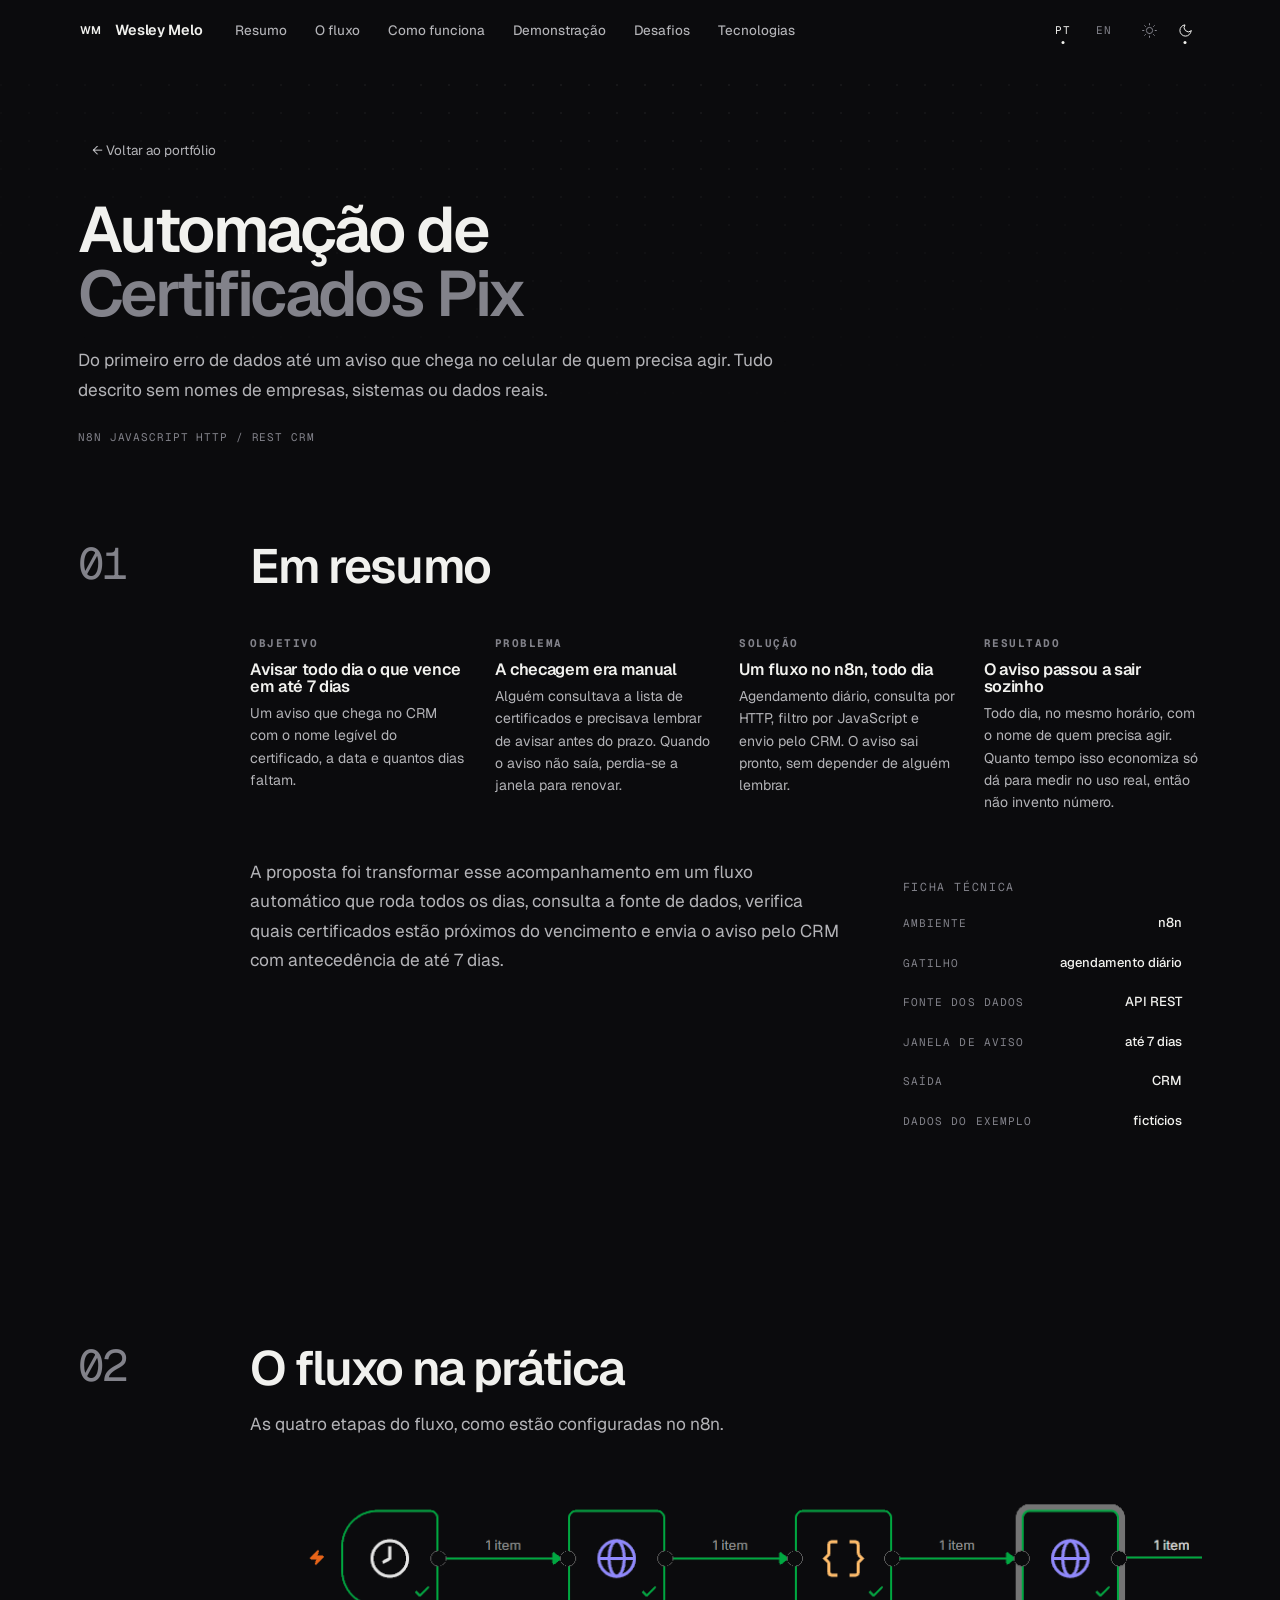
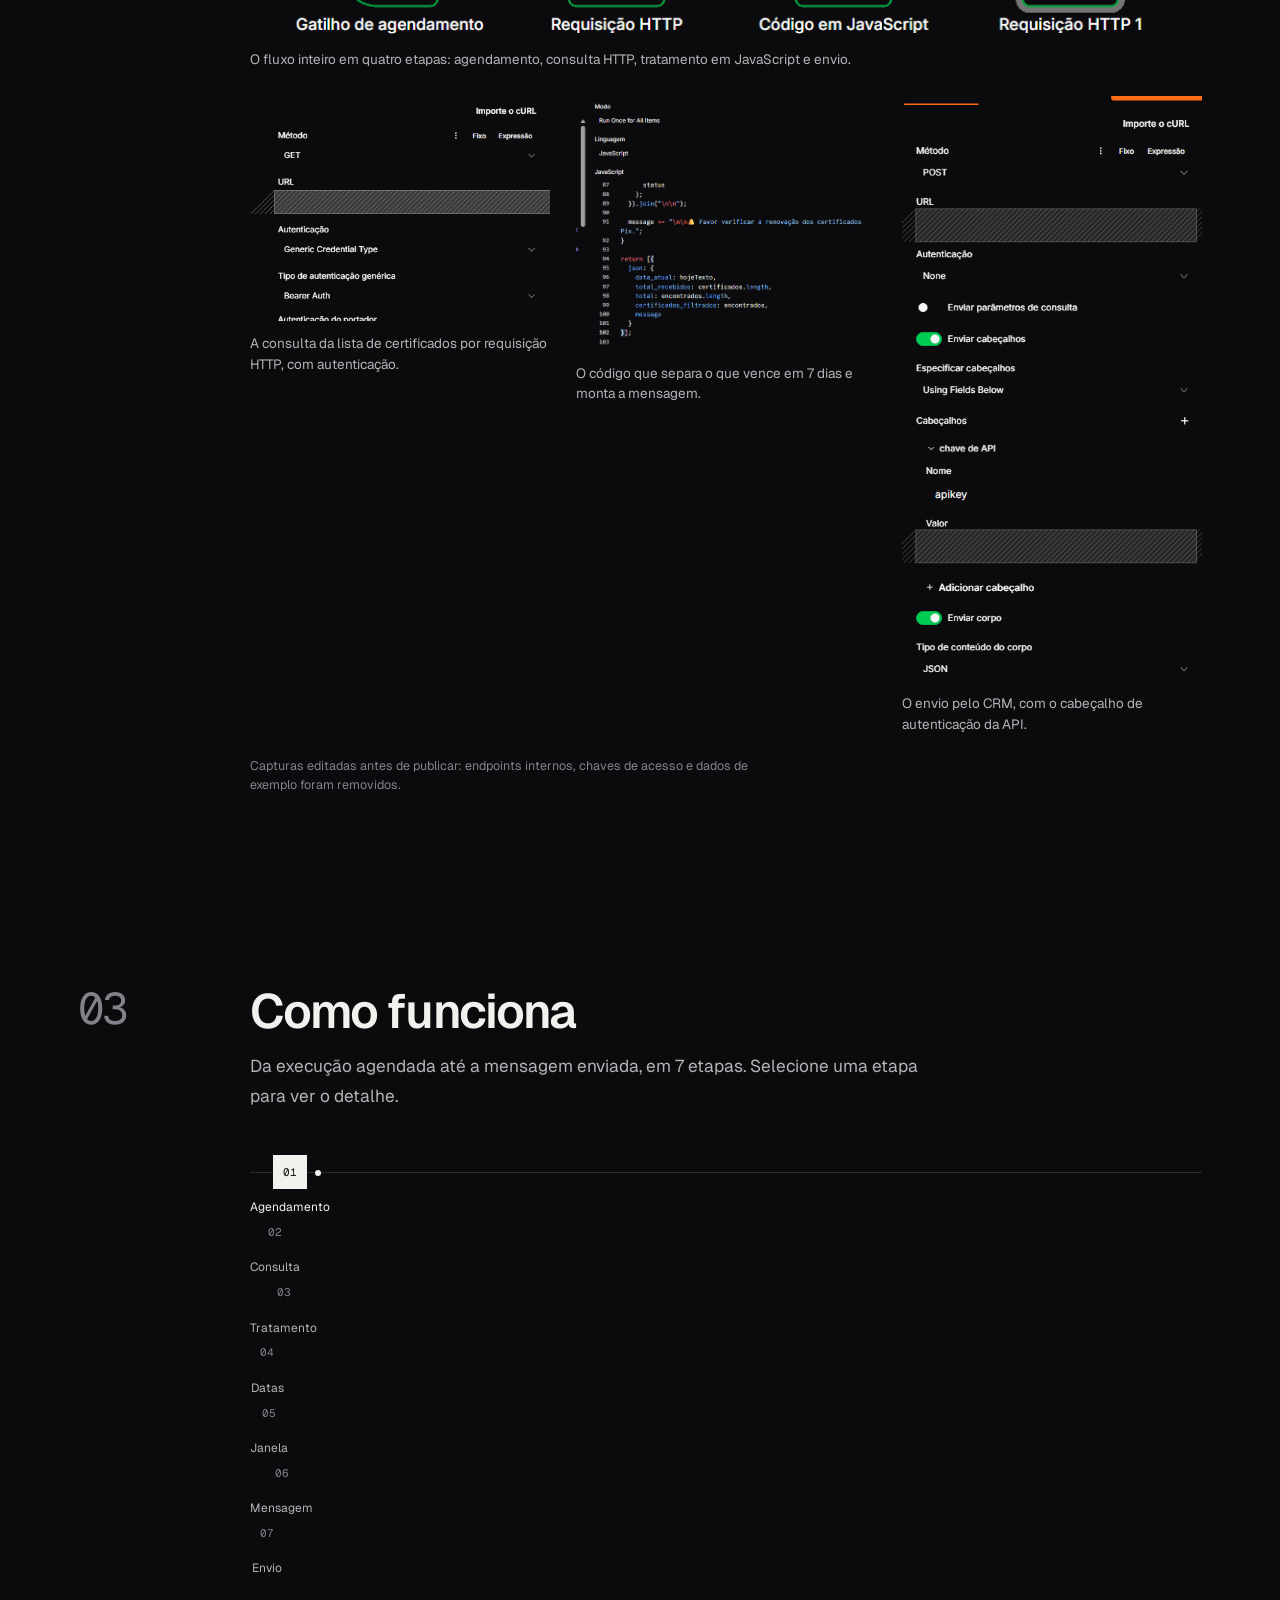
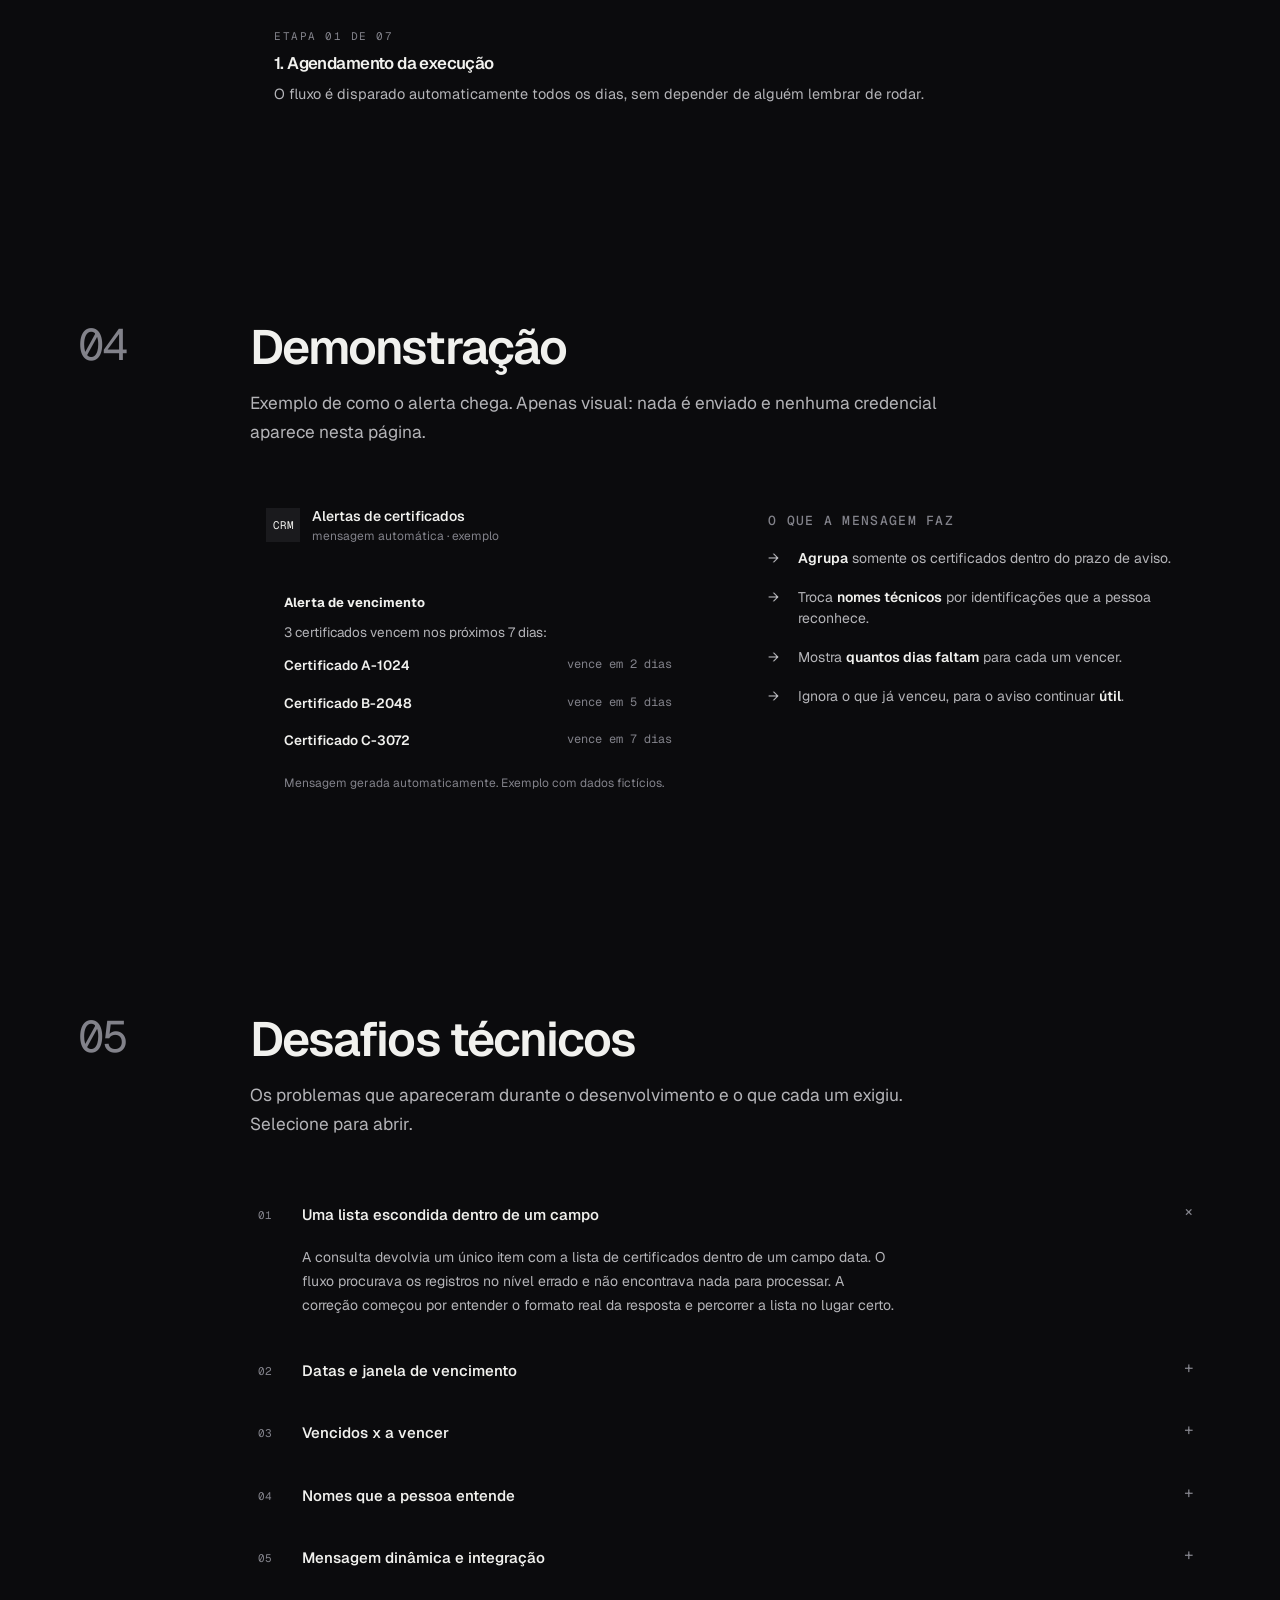
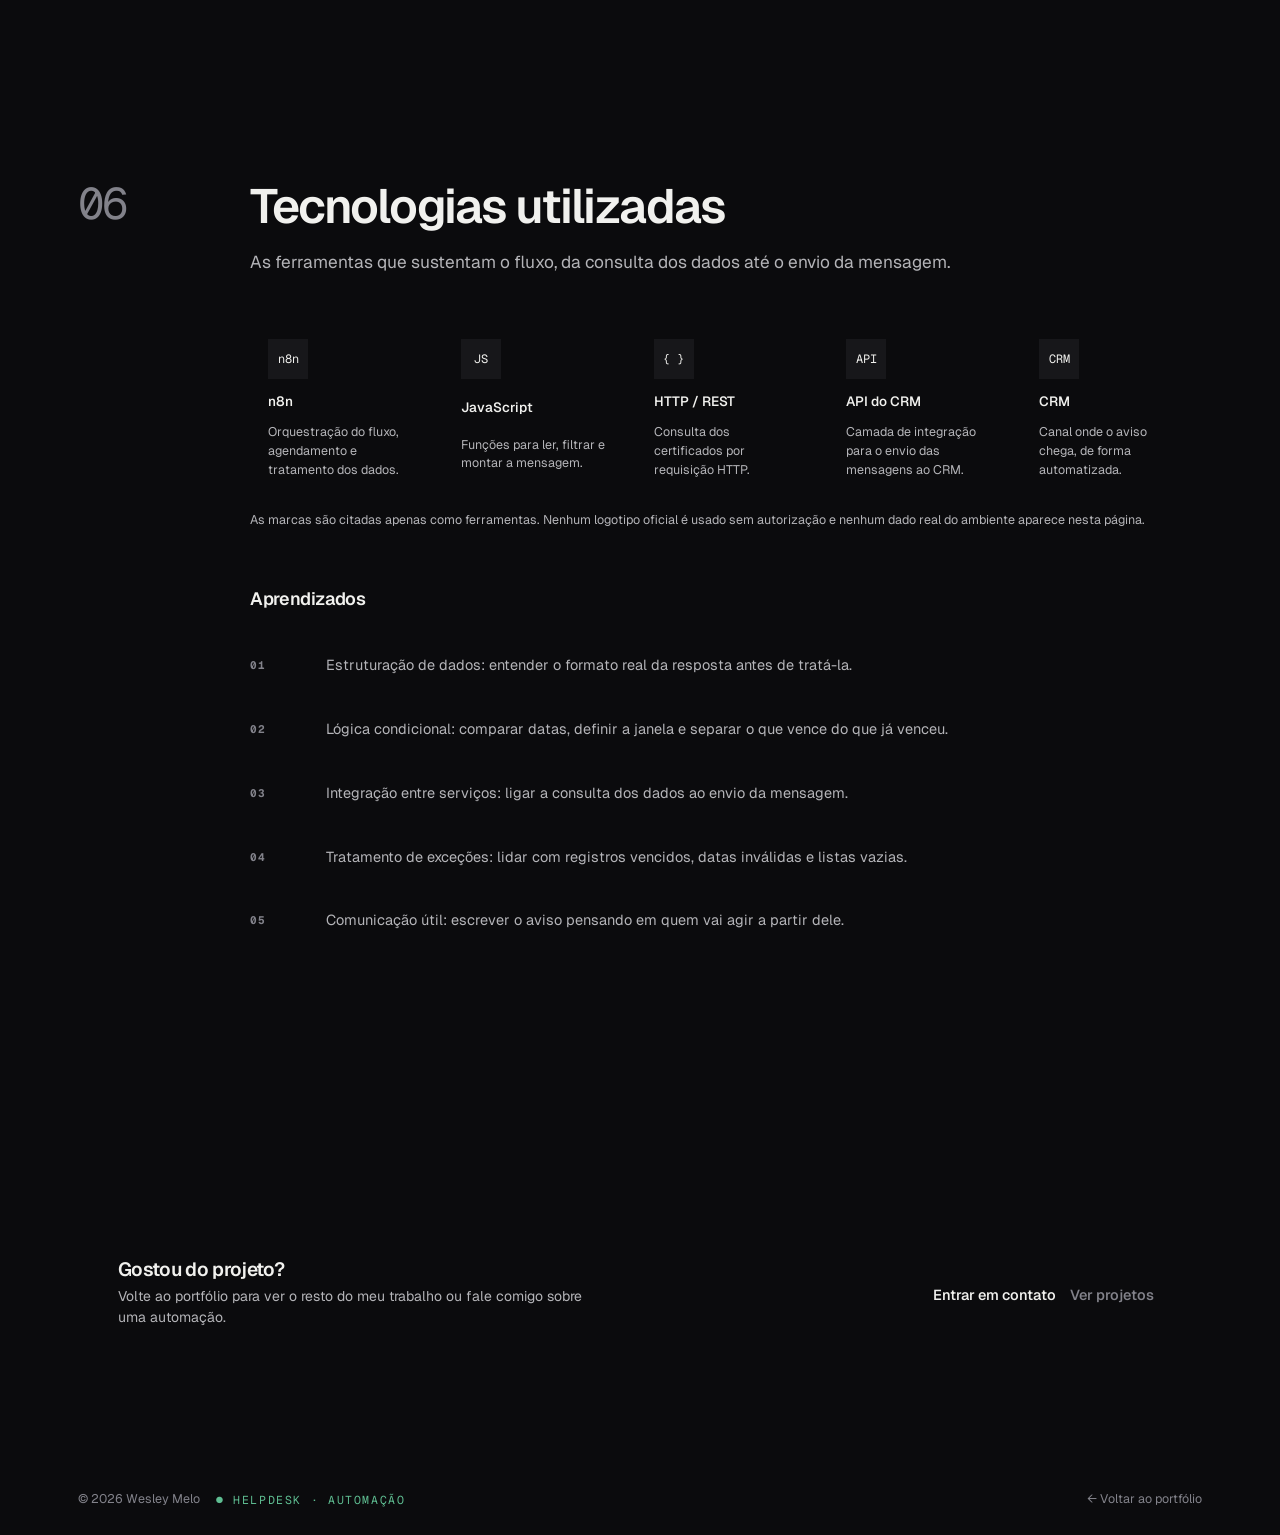
==== certificados.html @ 52960b6d "Imagens com fundo fundido na pagina nos dois temas : certificados.html" ====
<!DOCTYPE html>
<html lang="pt-BR" data-theme="light">
<head>
  <meta charset="UTF-8">
  <meta name="viewport" content="width=device-width, initial-scale=1.0">
  <title>Automação de Certificados Pix · Wesley Melo</title>
  <meta name="description" content="Estudo de caso: automação em n8n que acompanha o vencimento de certificados digitais do Pix e envia alertas automáticos pelo CRM.">
  <meta name="author" content="Wesley Melo">
  <meta name="theme-color" content="#0B0B0D">
  <meta property="og:type" content="article">
  <meta property="og:locale" content="pt_BR">
  <meta property="og:title" content="Automação de Certificados Pix · Wesley Melo">
  <meta property="og:description" content="Do primeiro erro de dados até um aviso que chega no celular. Estudo de caso de automação com n8n.">
  <!-- O site abre sempre no escuro, antes de qualquer pintura da tela -->
  <script>document.documentElement.dataset.theme="dark";</script>
  <link rel="preconnect" href="https://fonts.googleapis.com">
  <link rel="preconnect" href="https://fonts.gstatic.com" crossorigin>
  <link href="https://fonts.googleapis.com/css2?family=Geist:wght@300;400;500;600;700&family=Geist+Mono:wght@400;500&display=swap" rel="stylesheet">
  <!-- ============================================================
    ESTUDO DE CASO · Automação de Certificados Pix
    Página independente, mesmo sistema visual do portfólio
    (monocromático, claro/escuro). Sem build, sem npm.
  ============================================================ -->
  <style>
    /* ============ TOKENS ============ */
    :root{
      --paper:#F2F2F0; --paper-2:#E9E9E6; --paper-3:#E0E0DC;
      --surface:#FAFAF8;
      --ink:#0C0C0D; --ink-2:#43434A; --ink-3:#6B6B73;
      --line:rgba(12,12,13,.16); --line-soft:rgba(12,12,13,.09); --line-hard:rgba(12,12,13,.5);
      --inv-bg:#0C0C0D; --inv-ink:#F2F2F0;
      --menu:#FAFAF8; --badge-bg:#0C0C0D; --badge-fg:#F2F2F0;
      --status:#2E7D5B;
      --chat-box:#FAFAF8; --chat-wall:#E9E9E6; --chat-bubble:#FAFAF8;
      --avatar-bg:#0C0C0D; --avatar-fg:#F2F2F0;
      --font:"Geist","SF Pro Text",-apple-system,BlinkMacSystemFont,"Segoe UI",Arial,sans-serif;
      --mono:"Geist Mono",ui-monospace,"SF Mono",Menlo,Consolas,monospace;
      --ease:cubic-bezier(.16,1,.3,1);
      --max:1180px; --nav-h:60px;
      --shadow:0 1px 2px rgba(12,12,13,.05);
    }
    [data-theme="dark"]{
      --paper:#0B0B0D; --paper-2:#17171A; --paper-3:#212125;
      --surface:transparent;
      --ink:#F1F1EE; --ink-2:#B4B4B8; --ink-3:#82828A;
      --line:rgba(241,241,238,.14); --line-soft:rgba(241,241,238,.08); --line-hard:rgba(241,241,238,.5);
      --inv-bg:#F1F1EE; --inv-ink:#0C0C0D;
      --menu:#141416; --badge-bg:#1F1F22; --badge-fg:#F1F1EE;
      --status:#5FBE92;
      --chat-box:transparent; --chat-wall:transparent; --chat-bubble:transparent;
      --avatar-bg:#1A1A1D; --avatar-fg:#F1F1EE;
      --shadow:0 1px 2px rgba(0,0,0,.5);
    }

    /* ============ BASE ============ */
    *,*::before,*::after{box-sizing:border-box}
    html{scroll-behavior:smooth;scroll-padding-top:calc(var(--nav-h) + 20px)}
    body{
      margin:0;font-family:var(--font);background:var(--paper);color:var(--ink);
      -webkit-font-smoothing:antialiased;text-rendering:optimizeLegibility;line-height:1.5;
      transition:background-color .4s var(--ease),color .4s var(--ease);
      animation:fade .35s var(--ease) both;
    }
    @keyframes fade{from{opacity:0}to{opacity:1}}
    ::selection{background:var(--ink);color:var(--paper)}
    a{color:inherit;text-decoration:none}
    :focus-visible{outline:2px solid var(--ink);outline-offset:3px}
    .skip{position:absolute;left:14px;top:-60px;z-index:400;background:var(--inv-bg);color:var(--inv-ink);
      padding:10px 18px;font-size:14px;font-weight:600;text-decoration:none;transition:top .2s var(--ease)}
    .skip:focus{top:12px}
    h1,h2,h3{letter-spacing:-.035em;line-height:1.04;margin:0;font-weight:600}
    p{margin:0}
    .wrap{max-width:var(--max);margin:0 auto;padding:0 28px}
    .mono{font-family:var(--mono);font-size:11.5px;letter-spacing:.14em;text-transform:uppercase;color:var(--ink-3)}
    .lede{color:var(--ink-2);font-size:clamp(1rem,1.35vw,1.08rem);line-height:1.7;max-width:64ch}

    /* ============ FUNDO ============ */
    .mesh{position:fixed;inset:0;z-index:0;pointer-events:none;opacity:.5;
      background-image:radial-gradient(circle at 1px 1px, var(--line) 1px, transparent 0);
      background-size:28px 28px;
      -webkit-mask-image:radial-gradient(120% 80% at 50% 0%, #000 0%, transparent 62%);
      mask-image:radial-gradient(120% 80% at 50% 0%, #000 0%, transparent 62%)}
    .site{position:relative;z-index:1}

    /* ============ NAV ============ */
    .nav{position:fixed;inset:0 0 auto 0;height:var(--nav-h);z-index:100;
      background:var(--paper);transition:background .3s var(--ease)}
    .nav-in{max-width:var(--max);margin:0 auto;padding:0 28px;height:var(--nav-h);display:flex;align-items:center;gap:20px}
    .brand{display:flex;align-items:center;gap:11px;text-decoration:none;font-weight:600;font-size:14.5px;letter-spacing:-.01em}
    .brand-mark{width:26px;height:26px;flex:none;border:0;display:inline-flex;
      align-items:center;justify-content:center;font-size:11px;font-weight:600;letter-spacing:.02em;
      transition:background .25s var(--ease),color .25s}
    .brand:hover .brand-mark{background:var(--inv-bg);color:var(--inv-ink)}
    .links{display:flex;gap:2px;list-style:none;margin:0;padding:0}
    .links a{text-decoration:none;font-size:13.5px;font-weight:450;color:var(--ink-2);padding:7px 13px;
      border-radius:2px;position:relative;transition:color .2s}
    .links a::after{content:"";position:absolute;left:13px;right:13px;bottom:4px;height:1px;background:currentColor;
      transform:scaleX(0);transform-origin:0 50%;transition:transform .3s var(--ease)}
    .links a:hover{color:var(--ink)}
    .links a:hover::after{transform:scaleX(1)}
    .nav-act{margin-left:auto;display:flex;align-items:center;gap:8px}
    /* controle segmentado: só o ícone/texto, sem fundo e sem quadrado */
    .seg{display:inline-flex;align-items:center;gap:2px}
    .seg button{position:relative;display:inline-flex;align-items:center;justify-content:center;
      min-width:34px;height:34px;padding:0 11px;background:none;border:0;color:var(--ink-3);
      font-family:var(--mono);font-size:11px;letter-spacing:.14em;cursor:pointer;
      transition:color .22s var(--ease)}
    .seg button:hover{color:var(--ink)}
    .seg button[aria-pressed="true"]{color:var(--ink)}
    .seg button[aria-pressed="true"]::after{content:"";position:absolute;left:50%;bottom:3px;
      width:3px;height:3px;border-radius:50%;background:var(--ink);transform:translateX(-50%)}
    .seg.seg-icon button{padding:0;width:33px}
    .seg svg{width:15px;height:15px;display:block}
    .tgl{border:0;background:none;color:var(--ink);width:34px;height:34px;cursor:pointer;
      display:inline-flex;align-items:center;justify-content:center;transition:background .2s,color .2s}
    .tgl:hover{background:var(--inv-bg);color:var(--inv-ink)}
    .back-link{display:inline-flex;align-items:center;gap:8px;font-size:13.5px;color:var(--ink-2);
      background:var(--surface);padding:8px 14px;transition:background .2s,color .2s}
    .back-link:hover{background:var(--inv-bg);color:var(--inv-ink)}
    .nav .back-link{display:none}
    @media(max-width:820px){
      .links{display:none}
      .nav .back-link{display:inline-flex}
    }

    /* ============ ESTRUTURA ============ */
    section{padding:96px 0;position:relative}
    @media(max-width:768px){section{padding:64px 0}}
    .sec{display:grid;grid-template-columns:132px 1fr;gap:40px;align-items:start}
    @media(max-width:860px){.sec{grid-template-columns:1fr;gap:22px}}
    .sec-num{font-family:var(--mono);font-size:44px;line-height:1;color:var(--ink-3);letter-spacing:-.04em;user-select:none}
    [data-theme="dark"] .sec-num{color:var(--ink-3)}
    .sec h2{font-size:clamp(1.9rem,4vw,3rem);font-weight:600;letter-spacing:-.04em}
    .sec-head{margin-bottom:44px}
    .sec-head .lede{margin-top:16px}
    .rule{height:1px;background:var(--line)}

    /* ============ HERO DO ESTUDO ============ */
    .hero{padding:calc(var(--nav-h) + 72px) 0 0;position:relative}
    .hero-back{margin-bottom:30px}
    .hero h1{font-size:clamp(2.2rem,5.4vw,4rem);font-weight:600;letter-spacing:-.04em;line-height:1}
    .hero h1 .l2{display:block;color:var(--ink-3)}
    .hero .lede{margin-top:20px}
    .hero-meta{display:flex;flex-wrap:wrap;gap:26px;margin-top:30px}
    .hero-meta div{display:flex;flex-direction:column;gap:3px}
    .hero-meta .mono{font-size:11px}
    .hero-meta b{font-size:14.5px;font-weight:550}
    .case-tags{display:flex;flex-wrap:wrap;gap:8px;margin-top:24px}
    .tag{font-family:var(--mono);font-size:11px;letter-spacing:.08em;text-transform:uppercase;
      color:var(--ink-3);padding:0}
    .tag.concept{background:var(--badge-bg);color:var(--badge-fg);padding:5px 10px;border-radius:2px}
    .hero-strip{margin-top:64px;padding:16px 0;
      display:flex;flex-wrap:wrap;gap:10px 28px;align-items:center}
    .hero-strip .mono{font-size:12px;color:var(--ink-2)}

    /* ============ RESUMO (fatos) ============ */
    .facts{display:grid;grid-template-columns:repeat(4,1fr);gap:26px}
    @media(max-width:1000px){.facts{grid-template-columns:repeat(2,1fr);gap:22px}}
    @media(max-width:560px){.facts{grid-template-columns:1fr}}
    .fact b{display:block;font-family:var(--mono);font-size:11px;letter-spacing:.14em;
      text-transform:uppercase;color:var(--ink-3);margin-bottom:10px}
    .fact h3{font-size:1.02rem;font-weight:600;letter-spacing:-.02em;margin-bottom:6px}
    .fact p{font-size:14px;color:var(--ink-2);line-height:1.6}

    /* ============ CAPTURAS ============ */
    .shots{display:grid;grid-template-columns:repeat(3,1fr);gap:26px;align-items:start}
    @media(max-width:900px){.shots{grid-template-columns:repeat(2,1fr)}}
    @media(max-width:600px){.shots{grid-template-columns:1fr}}
    .shot{margin:0;overflow:hidden}
    .shot-wide{grid-column:1/-1}
    .shot img{display:block;width:100%;height:auto}
    [data-theme="light"] .shot img{filter:invert(1) hue-rotate(180deg)}
    .shot figcaption{margin-top:12px;font-size:13.5px;color:var(--ink-2);line-height:1.55}
    .shot-note{margin-top:22px;font-size:12.5px;color:var(--ink-3);max-width:64ch}

    /* ============ VISÃO GERAL ============ */
    .case-lead{display:grid;grid-template-columns:1.3fr .7fr;gap:40px;align-items:start;margin-top:8px}
    @media(max-width:860px){.case-lead{grid-template-columns:1fr;gap:26px}}
    .case-panel{background:var(--surface);padding:20px 20px 12px}
    .case-panel > .mono{display:block;padding-bottom:8px}
    .case-panel dl{margin:0}
    .case-panel dl > div{display:flex;justify-content:space-between;gap:16px;align-items:baseline;padding:10px 0}
    .case-panel dt{font-family:var(--mono);font-size:11px;letter-spacing:.1em;text-transform:uppercase;color:var(--ink-3)}
    .case-panel dd{margin:0;font-size:13px;font-weight:500;text-align:right}

    .case-block{margin-top:60px}
    .case-block > h3{font-size:1.12rem;font-weight:600;letter-spacing:-.02em;display:flex;align-items:baseline;gap:12px}
    .case-block > h3 .mono{font-size:11px}
    .case-block > p{margin-top:12px}

    /* ============ FLUXO ============ */
    .flow{position:relative;margin-top:30px}
    .flow-rail{position:absolute;left:0;right:0;top:17px;height:1px;background:var(--line)}
    .flow-pulse{position:absolute;top:-2.5px;left:0;width:6px;height:6px;border-radius:50%;background:var(--ink);transition:left .5s var(--ease)}
    .flow-nodes{display:grid;grid-template-columns:repeat(7,1fr);gap:6px;position:relative}
    .flow-node{background:none;border:0;padding:0;color:inherit;font:inherit;cursor:pointer;display:flex;flex-direction:column;align-items:center;gap:10px;text-align:center}
    .flow-node:focus-visible{outline:2px solid var(--ink);outline-offset:4px}
    .flow-dot{width:34px;height:34px;flex:none;border:0;background:var(--surface);display:inline-flex;align-items:center;justify-content:center;font-family:var(--mono);font-size:11px;color:var(--ink-3);transition:background .28s var(--ease),color .28s,transform .28s var(--ease)}
    .flow-node:hover .flow-dot{color:var(--ink);transform:translateY(-2px)}
    .flow-node[aria-selected="true"] .flow-dot{background:var(--inv-bg);color:var(--inv-ink)}
    .flow-label{font-size:12px;color:var(--ink-2);line-height:1.35}
    .flow-node[aria-selected="true"] .flow-label{color:var(--ink)}
    @media(max-width:860px){
      .flow-rail,.flow-pulse{display:none}
      .flow-nodes{grid-template-columns:1fr;gap:0;position:relative}
      .flow-nodes::before{content:"";position:absolute;left:21px;top:24px;bottom:24px;width:1px;background:var(--line)}
      .flow-node{position:relative;z-index:1;flex-direction:row;align-items:center;gap:14px;text-align:left;padding:12px 4px}
      .flow-node[aria-selected="true"]{background:var(--surface)}
      .flow-label{font-size:14px}
    }
    .flow-detail{margin-top:28px;background:var(--surface);padding:24px;display:grid;gap:10px}
    .flow-detail .mono{font-size:11px}
    .flow-detail h3{font-size:1.05rem;font-weight:600}
    .flow-detail p{font-size:14.5px;color:var(--ink-2);line-height:1.7;max-width:68ch}
    .flow-detail > *{animation:fdIn .4s var(--ease) both}
    @keyframes fdIn{from{opacity:0;transform:translateY(8px)}to{opacity:1;transform:none}}

    /* ============ DEMONSTRAÇÃO ============ */
    .demo-grid{display:grid;grid-template-columns:1fr 1fr;gap:40px;align-items:start;margin-top:24px}
    @media(max-width:900px){.demo-grid{grid-template-columns:1fr;gap:26px}}
    .chat{background:var(--chat-box);max-width:460px}
    .chat-top{display:flex;align-items:center;gap:12px;padding:14px 16px}
    .chat-av{width:34px;height:34px;flex:none;border:0;background:var(--avatar-bg);color:var(--avatar-fg);display:inline-flex;align-items:center;justify-content:center;font-family:var(--mono);font-size:11px}
    .chat-top b{display:block;font-size:14px;font-weight:550}
    .chat-top small{display:block;font-size:12px;color:var(--ink-3)}
    .chat-body{padding:18px;background:var(--chat-wall)}
    .chat-bubble{background:var(--chat-bubble);padding:16px 16px 12px;font-size:13.5px;line-height:1.6;color:var(--ink-2)}
    .chat-bubble > b{display:block;font-size:13px;color:var(--ink);margin-bottom:8px}
    .chat-bubble ul{list-style:none;margin:12px 0 0;padding:0;display:grid;gap:8px}
    .chat-bubble li{display:flex;justify-content:space-between;gap:12px;padding-bottom:8px}
    .chat-bubble li:last-child{border-bottom:0}
    .chat-bubble li b{font-weight:600;color:var(--ink)}
    .chat-bubble li span{color:var(--ink-3);font-family:var(--mono);font-size:12px;white-space:nowrap}
    .chat-foot{margin-top:14px;font-size:12px;color:var(--ink-3)}
    .demo-notes{background:var(--surface);padding:22px}
    .demo-notes h3{font-size:13px;font-family:var(--mono);font-weight:500;letter-spacing:.1em;text-transform:uppercase;color:var(--ink-3);margin:0 0 12px}
    .demo-notes li{list-style:none;display:grid;grid-template-columns:20px 1fr;gap:10px;font-size:14px;color:var(--ink-2);padding:9px 0}
    .demo-notes ul{margin:0;padding:0}
    .demo-notes li:last-child{border-bottom:0}
    .demo-notes li b{color:var(--ink);font-weight:600}

    /* ============ DESAFIOS ============ */
    .challenges{margin-top:24px}
    .challenge{}
    .challenge > button{width:100%;background:none;border:0;font:inherit;color:inherit;text-align:left;cursor:pointer;display:grid;grid-template-columns:28px 1fr 20px;gap:16px;align-items:start;padding:20px 8px;transition:background .28s var(--ease)}
    .challenge > button:hover{background:var(--surface)}
    .challenge > button:focus-visible{outline:2px solid var(--ink);outline-offset:-2px}
    .challenge .ch-n{font-family:var(--mono);font-size:11px;color:var(--ink-3);padding-top:3px}
    .challenge .ch-t{font-size:15px;font-weight:550}
    .challenge .ch-x{font-family:var(--mono);font-size:16px;color:var(--ink-3);line-height:1;justify-self:end;transition:transform .3s var(--ease)}
    .challenge[data-open="true"] .ch-x{transform:rotate(45deg)}
    .challenge .ch-d{max-height:0;opacity:0;overflow:hidden;transition:max-height .45s var(--ease),opacity .3s var(--ease),padding .3s var(--ease);padding:0 40px 0 52px}
    .challenge[data-open="true"] .ch-d{max-height:320px;opacity:1;padding-bottom:22px}
    .challenge .ch-d p{font-size:14px;color:var(--ink-2);line-height:1.7;max-width:66ch}

    /* ============ TECNOLOGIAS ============ */
    .tech-grid{display:grid;grid-template-columns:repeat(5,1fr);gap:12px;margin-top:24px}
    @media(max-width:900px){.tech-grid{grid-template-columns:repeat(2,1fr)}}
    @media(max-width:440px){.tech-grid{grid-template-columns:1fr}}
    .tech{background:var(--surface);padding:18px;display:grid;gap:12px;transition:transform .3s var(--ease),box-shadow .3s}
    .tech:hover{transform:translateY(-3px);box-shadow:0 12px 30px rgba(12,12,13,.08)}
    [data-theme="dark"] .tech:hover{box-shadow:0 12px 30px rgba(0,0,0,.5)}
    .mono-tile{width:40px;height:40px;border:0;background:var(--paper-2);display:inline-flex;align-items:center;justify-content:center;font-family:var(--mono);font-size:12px;transition:background .28s var(--ease),color .28s}
    .tech:hover .mono-tile{background:var(--inv-bg);color:var(--inv-ink)}
    .tech b{font-size:13.5px;font-weight:550}
    .tech small{font-size:12.5px;color:var(--ink-2);line-height:1.5}
    .tech-note{margin-top:14px;font-size:12.5px;color:var(--ink-2)}

    /* ============ APRENDIZADOS ============ */
    .principles{margin-top:24px;padding:0}
    .principles li{list-style:none;display:grid;grid-template-columns:56px 1fr;gap:20px;padding:20px 0}
    .principles b{font-family:var(--mono);font-size:11px;letter-spacing:.1em;color:var(--ink-3);padding-top:4px}
    .principles p{font-size:14.5px;color:var(--ink-2);line-height:1.65}

    /* ============ RODAPÉ ============ */
    .case-foot{margin-top:60px;background:var(--surface);padding:clamp(24px,4vw,40px);
      display:flex;justify-content:space-between;gap:24px;align-items:center;flex-wrap:wrap}
    .case-foot h2{font-size:1.2rem;font-weight:600}
    .case-foot p{font-size:14px;color:var(--ink-2);margin-top:6px;max-width:52ch}
    .case-foot-actions{display:flex;gap:10px;flex-wrap:wrap;padding:6px}
    .btn{display:inline-flex;align-items:center;gap:10px;min-height:44px;padding:0 2px;font-size:14.5px;font-weight:550;
      cursor:pointer;border:0;background:none;white-space:nowrap;
      transition:color .22s var(--ease),opacity .22s var(--ease),transform .18s var(--ease)}
    .btn:active{transform:translateY(1px)}
    .btn-p{color:var(--ink)}
    .btn-p:hover{opacity:.66}
    .btn-g{color:var(--ink-3)}
    .btn-g:hover{color:var(--ink)}
    footer{padding:26px 0;position:relative;z-index:1}
    .foot{display:flex;gap:16px;flex-wrap:wrap;align-items:center;font-size:12.5px;color:var(--ink-3)}
    .foot .grow{flex:1}
    .foot a{color:var(--ink-3);text-decoration:none}
    .foot a:hover{color:var(--ink)}
    .foot .status{color:var(--status)}

    /* ============ REVEAL ============ */
  @media (prefers-reduced-motion:no-preference){
    .rv{opacity:0;transform:translateY(18px);transition:opacity .7s var(--ease),transform .7s var(--ease)}
    .rv.in{opacity:1;transform:none}
  }
    @media (prefers-reduced-motion:reduce){
      html{scroll-behavior:auto}
      *,*::before,*::after{animation:none!important;transition:none!important}
      .rv{opacity:1!important;transform:none!important}
    }
  </style>
</head>
<body>
  <a class="skip" href="#conteudo" data-i18n="skip">Pular para o conteúdo</a>
  <div class="mesh" aria-hidden="true"/></div>

  <header class="nav" id="topnav">
    <div class="nav-in">
      <a class="brand" href="index.html">
        <span class="brand-mark" aria-hidden="true">WM</span>Wesley Melo
      </a>
      <nav aria-label="Navegação do estudo de caso" data-i18n-aria="navStudy">
        <ul class="links">
          <li><a href="#visao" data-i18n="navVisao">Resumo</a></li>
          <li><a href="#capturas" data-i18n="navCapturas">O fluxo</a></li>
          <li><a href="#funciona" data-i18n="navFunciona">Como funciona</a></li>
          <li><a href="#demo" data-i18n="navDemo">Demonstração</a></li>
          <li><a href="#desafios" data-i18n="navDesafios">Desafios</a></li>
          <li><a href="#tecnologias" data-i18n="navTecnologias">Tecnologias</a></li>
        </ul>
      </nav>
      <div class="nav-act">
        <a class="back-link" href="index.html" data-i18n="backPortfolio">← Portfólio</a>
        <div class="seg" role="group" aria-label="Idioma" id="langSeg" data-i18n-aria="nav.lang">
          <button type="button" data-lang="pt" aria-pressed="true" title="Português" lang="pt-BR">PT</button>
          <button type="button" data-lang="en" aria-pressed="false" title="English" lang="en">EN</button>
        </div>
        <div class="seg seg-icon" role="group" aria-label="Tema" id="themeSeg" data-i18n-aria="nav.theme">
          <button type="button" data-theme="light" aria-pressed="true" aria-label="Modo claro" title="Modo claro" data-i18n-title="nav.light"></button>
          <button type="button" data-theme="dark" aria-pressed="false" aria-label="Modo escuro" title="Modo escuro" data-i18n-title="nav.dark"></button>
        </div>
      </div>
    </div>
  </header>

  <div class="site">
    <main id="conteudo">
      <!-- ===== HERO ===== -->
      <section class="hero" aria-labelledby="case-title">
        <div class="wrap">
          <p class="hero-back"><a class="back-link" href="index.html" style="display:inline-flex" data-i18n="backTop">← Voltar ao portfólio</a></p>
          <h1 id="case-title"><span data-i18n="heroTitle1">Automação de</span><br/><span class="l2" data-i18n="heroTitle2">Certificados Pix</span></h1>
          <p class="lede" data-i18n="heroLede">Do primeiro erro de dados até um aviso que chega no celular de quem precisa agir. Tudo descrito sem nomes de empresas, sistemas ou dados reais.</p>
          <div class="case-tags" id="caseTags"></div>
        </div>
      </section>

      <!-- ===== RESUMO (fatos) ===== -->
      <section id="visao" aria-labelledby="visao-title">
        <div class="wrap">
          <div class="sec">
            <div class="sec-num" aria-hidden="true">01</div>
            <div>
              <div class="sec-head">
                <h2 id="visao-title" data-i18n="visaoTitle">Em resumo</h2>
              </div>
              <div class="facts" id="facts"></div>
              <div class="case-lead" style="margin-top:44px">
                <div>
                  <p class="lede" data-i18n="visaoLede2">A proposta foi transformar esse acompanhamento em um fluxo automático que roda todos os dias, consulta a fonte de dados, verifica quais certificados estão próximos do vencimento e envia o aviso pelo CRM com antecedência de até 7 dias.</p>
                </div>
                <aside class="case-panel" aria-label="Ficha técnica do projeto" data-i18n-aria="panelAria">
                  <span class="mono" data-i18n="fichaLabel">Ficha técnica</span>
                  <dl id="casePanel"></dl>
                </aside>
              </div>
            </div>
          </div>
        </div>
      </section>

      <!-- ===== CAPTURAS ===== -->
      <section id="capturas" aria-labelledby="capturas-title">
        <div class="wrap">
          <div class="sec">
            <div class="sec-num" aria-hidden="true">02</div>
            <div>
              <div class="sec-head">
                <h2 id="capturas-title" data-i18n="shotsTitle">O fluxo na prática</h2>
                <p class="lede" data-i18n="shotsLede">As quatro etapas do fluxo, como estão configuradas no n8n.</p>
              </div>
              <div class="shots" id="shots"></div>
              <p class="shot-note" data-i18n="shotNote">Capturas editadas antes de publicar: endpoints internos, chaves de acesso e dados de exemplo foram removidos.</p>
            </div>
          </div>
        </div>
      </section>

      <!-- ===== COMO FUNCIONA ===== -->
      <section id="funciona" aria-labelledby="funciona-title">
        <div class="wrap">
          <div class="sec">
            <div class="sec-num" aria-hidden="true">03</div>
            <div>
              <div class="sec-head">
                <h2 id="funciona-title" data-i18n="funcionaTitle">Como funciona</h2>
                <p class="lede" data-i18n="funcionaLede">Da execução agendada até a mensagem enviada, em 7 etapas. Selecione uma etapa para ver o detalhe.</p>
              </div>
              <div class="flow">
                <div class="flow-rail" aria-hidden="true"><span class="flow-pulse" id="flowPulse"></span></div>
                <div className="flow-nodes" role="tablist" aria-label="Etapas da automação" id="flowNodes" data-i18n-aria="flowAria"></div>
                <div class="flow-detail" id="flowDetail" role="tabpanel" aria-live="polite"></div>
              </div>
            </div>
          </div>
        </div>
      </section>

      <!-- ===== DEMONSTRAÇÃO ===== -->
      <section id="demo" aria-labelledby="demo-title">
        <div class="wrap">
          <div class="sec">
            <div class="sec-num" aria-hidden="true">04</div>
            <div>
              <div class="sec-head">
                <h2 id="demo-title" data-i18n="demoTitle">Demonstração</h2>
                <p class="lede" data-i18n="demoLede">Exemplo de como o alerta chega. Apenas visual: nada é enviado e nenhuma credencial aparece nesta página.</p>
              </div>
              <div class="demo-grid">
                <div class="chat">
                  <div class="chat-top">
                    <span class="chat-av" aria-hidden="true">CRM</span>
                    <div><b data-i18n="chatName">Alertas de certificados</b><small data-i18n="chatSub">mensagem automática · exemplo</small></div>
                  </div>
                  <div class="chat-body">
                    <div class="chat-bubble">
                      <b data-i18n="chatTitle">Alerta de vencimento</b>
                      <span id="chatCount"></span>
                      <ul id="chatList"></ul>
                      <p class="chat-foot" data-i18n="chatFoot">Mensagem gerada automaticamente. Exemplo com dados fictícios.</p>
                    </div>
                  </div>
                </div>
                <aside class="demo-notes">
                  <h3 data-i18n="notesTitle">O que a mensagem faz</h3>
                  <ul>
                    <li><span aria-hidden="true">→</span><span data-i18n="note1"><b>Agrupa</b> somente os certificados dentro do prazo de aviso.</span></li>
                    <li><span aria-hidden="true">→</span><span data-i18n="note2">Troca <b>nomes técnicos</b> por identificações que a pessoa reconhece.</span></li>
                    <li><span aria-hidden="true">→</span><span data-i18n="note3">Mostra <b>quantos dias faltam</b> para cada um vencer.</span></li>
                    <li><span aria-hidden="true">→</span><span data-i18n="note4">Ignora o que já venceu, para o aviso continuar <b>útil</b>.</span></li>
                  </ul>
                </aside>
              </div>
            </div>
          </div>
        </div>
      </section>

      <!-- ===== DESAFIOS ===== -->
      <section id="desafios" aria-labelledby="desafios-title">
        <div class="wrap">
          <div class="sec">
            <div class="sec-num" aria-hidden="true">05</div>
            <div>
              <div class="sec-head">
                <h2 id="desafios-title" data-i18n="desafiosTitle">Desafios técnicos</h2>
                <p class="lede" data-i18n="desafiosLede">Os problemas que apareceram durante o desenvolvimento e o que cada um exigiu. Selecione para abrir.</p>
              </div>
              <div class="challenges" id="challenges"></div>
            </div>
          </div>
        </div>
      </section>

      <!-- ===== TECNOLOGIAS ===== -->
      <section id="tecnologias" aria-labelledby="tec-title">
        <div class="wrap">
          <div class="sec">
            <div class="sec-num" aria-hidden="true">06</div>
            <div>
              <div class="sec-head">
                <h2 id="tec-title" data-i18n="tecTitle">Tecnologias utilizadas</h2>
                <p class="lede" data-i18n="tecLede">As ferramentas que sustentam o fluxo, da consulta dos dados até o envio da mensagem.</p>
              </div>
              <div class="tech-grid" id="techGrid"></div>
              <p class="tech-note" data-i18n="techNote">As marcas aparecem apenas como ferramentas. Nenhum logo oficial é usado sem autorização e nenhum dado real do ambiente é exposto.</p>

              <div class="case-block">
                <h3><span data-i18n="learnLabel">Aprendizados</span></h3>
                <ol class="principles" id="learnings"></ol>
              </div>
            </div>
          </div>
        </div>
      </section>

      <!-- ===== RODAPÉ DO ESTUDO ===== -->
      <section aria-label="Navegação final" data-i18n-aria="navFinal">
        <div class="wrap">
          <div class="case-foot rv">
            <div>
              <h2 data-i18n="footTitle">Gostou do projeto?</h2>
              <p data-i18n="footText">Volte ao portfólio para ver os outros trabalhos ou fale comigo sobre uma automação.</p>
            </div>
            <div class="case-foot-actions">
              <a class="btn btn-p" href="index.html#contato" data-i18n="btnContato">Entrar em contato</a>
              <a class="btn btn-g" href="index.html#projetos" data-i18n="btnProjetos">Ver projetos</a>
            </div>
          </div>
        </div>
      </section>
    </main>

    <footer>
      <div class="wrap foot">
        <span>© 2026 Wesley Melo</span>
        <span class="mono status" data-i18n="footerStatus">● helpdesk · automação</span>
        <span class="grow"></span>
        <a href="index.html" data-i18n="footBack">← Voltar ao portfólio</a>
      </div>
    </footer>
  </div>

  <script>
    /* ---------- DADOS (mesmos do portfólio, dados fictícios) ---------- */
    /* ---------- DADOS (fictícios) EM DOIS IDIOMAS ---------- */
    var CASE_TAGS = ["n8n","JavaScript","HTTP / REST","CRM"];

    var COPY = {
      pt: {
        lang:"pt-BR", locale:"pt_BR",
        title:"Automação de Certificados Pix · Wesley Melo",
        desc:"Estudo de caso: automação em n8n que acompanha o vencimento de certificados digitais do Pix e envia alertas automáticos pelo CRM.",
        ogDesc:"Do primeiro erro de dados até um aviso que chega no celular. Estudo de caso de automação com n8n.",
        skip:"Pular para o conteúdo",
        navVisao:"Resumo", navCapturas:"O fluxo", navFunciona:"Como funciona", navDemo:"Demonstração",
        navDesafios:"Desafios", navTecnologias:"Tecnologias",
        navStudy:"Navegação do estudo de caso", navFinal:"Navegação final",
        panelAria:"Ficha técnica do projeto", flowAria:"Etapas da automação",
        nav:{lang:"Idioma",theme:"Tema",light:"Modo claro",dark:"Modo escuro"},
        visaoTitle:"Em resumo",
        facts:[
          {k:"Objetivo", t:"Avisar todo dia o que vence em até 7 dias",
           d:"Um aviso que chega no CRM com o nome legível do certificado, a data e quantos dias faltam."},
          {k:"Problema", t:"A checagem era manual",
           d:"Alguém consultava a lista de certificados e precisava lembrar de avisar antes do prazo. Quando o aviso não saía, perdia-se a janela para renovar."},
          {k:"Solução", t:"Um fluxo no n8n, todo dia",
           d:"Agendamento diário, consulta por HTTP, filtro por JavaScript e envio pelo CRM. O aviso sai pronto, sem depender de alguém lembrar."},
          {k:"Resultado", t:"O aviso passou a sair sozinho",
           d:"Todo dia, no mesmo horário, com o nome de quem precisa agir. Quanto tempo isso economiza só dá para medir no uso real, então não invento número."}
        ],
        shotsTitle:"O fluxo na prática",
        shotsLede:"As quatro etapas do fluxo, como estão configuradas no n8n.",
        shotNote:"Capturas editadas antes de publicar: endpoints internos, chaves de acesso e dados de exemplo foram removidos.",
        shots:[
          {src:"assets/fluxo-n8n.png?v=4", wide:true,
           cap:"O fluxo inteiro em quatro etapas: agendamento, consulta HTTP, tratamento em JavaScript e envio.",
           alt:"Fluxo de automação no n8n com quatro etapas: agendamento, requisição HTTP, código em JavaScript e envio pelo CRM"},
          {src:"assets/passo-consulta-http.png?v=4",
           cap:"A consulta da lista de certificados por requisição HTTP, com autenticação.",
           alt:"Nó de requisição HTTP do n8n com método GET e autenticação configurada"},
          {src:"assets/passo-javascript.png?v=4",
           cap:"O código que separa o que vence em 7 dias e monta a mensagem.",
           alt:"Código JavaScript no n8n filtrando certificados e montando a mensagem de alerta"},
          {src:"assets/passo-envio-crm.png?v=4",
           cap:"O envio pelo CRM, com o cabeçalho de autenticação da API.",
           alt:"Nó de requisição HTTP do n8n com método POST e cabeçalho de API para envio de mensagem"}
        ],
        backPortfolio:"← Portfólio", backTop:"← Voltar ao portfólio", footBack:"← Voltar ao portfólio",
        heroTitle1:"Automação de", heroTitle2:"Certificados Pix",
        heroLede:"Do primeiro erro de dados até um aviso que chega no celular de quem precisa agir. Tudo descrito sem nomes de empresas, sistemas ou dados reais.",
        visaoLede2:"A proposta foi transformar esse acompanhamento em um fluxo automático que roda todos os dias, consulta a fonte de dados, verifica quais certificados estão próximos do vencimento e envia o aviso pelo CRM com antecedência de até 7 dias.",
        fichaLabel:"Ficha técnica",
        funcionaTitle:"Como funciona",
        funcionaLede:"Da execução agendada até a mensagem enviada, em 7 etapas. Selecione uma etapa para ver o detalhe.",
        etapa:"Etapa", de:"de",
        demoTitle:"Demonstração",
        demoLede:"Exemplo de como o alerta chega. Apenas visual: nada é enviado e nenhuma credencial aparece nesta página.",
        chatName:"Alertas de certificados", chatSub:"mensagem automática · exemplo", chatTitle:"Alerta de vencimento",
        chatCount:"{n} certificados vencem nos próximos 7 dias:",
        chatFoot:"Mensagem gerada automaticamente. Exemplo com dados fictícios.",
        notesTitle:"O que a mensagem faz",
        note1:"<b>Agrupa</b> somente os certificados dentro do prazo de aviso.",
        note2:"Troca <b>nomes técnicos</b> por identificações que a pessoa reconhece.",
        note3:"Mostra <b>quantos dias faltam</b> para cada um vencer.",
        note4:"Ignora o que já venceu, para o aviso continuar <b>útil</b>.",
        desafiosTitle:"Desafios técnicos",
        desafiosLede:"Os problemas que apareceram durante o desenvolvimento e o que cada um exigiu. Selecione para abrir.",
        tecTitle:"Tecnologias utilizadas",
        tecLede:"As ferramentas que sustentam o fluxo, da consulta dos dados até o envio da mensagem.",
        techNote:"As marcas são citadas apenas como ferramentas. Nenhum logotipo oficial é usado sem autorização e nenhum dado real do ambiente aparece nesta página.",
        learnLabel:"Aprendizados",
        footTitle:"Gostou do projeto?",
        footText:"Volte ao portfólio para ver o resto do meu trabalho ou fale comigo sobre uma automação.",
        btnContato:"Entrar em contato", btnProjetos:"Ver projetos",
        footerStatus:"● helpdesk · automação",
        meta:[["Tipo","Automação em uso"],["Ambiente","n8n"],["Janela de aviso","até 7 dias"],["Saída","CRM"]],
        panel:[
          { k:"Ambiente", v:"n8n" },
          { k:"Gatilho", v:"agendamento diário" },
          { k:"Fonte dos dados", v:"API REST" },
          { k:"Janela de aviso", v:"até 7 dias" },
          { k:"Saída", v:"CRM" },
          { k:"Dados do exemplo", v:"fictícios" }
        ],
        flow:[
          { s:"Agendamento", t:"1. Agendamento da execução", d:"O fluxo é disparado automaticamente todos os dias, sem depender de alguém lembrar de rodar." },
          { s:"Consulta", t:"2. Consulta dos certificados", d:"Uma chamada HTTP busca a lista de certificados na fonte de dados e devolve a resposta em JSON." },
          { s:"Tratamento", t:"3. Tratamento e organização", d:"A resposta traz os registros dentro de um campo data. O fluxo percorre essa lista e organiza cada certificado." },
          { s:"Datas", t:"4. Verificação das datas", d:"Cada certificado tem uma data de validade. O fluxo converte e compara essas datas com a data atual." },
          { s:"Janela", t:"5. Seleção pela janela de aviso", d:"Ficam apenas os certificados que vencem nos próximos 7 dias. Os já vencidos são descartados." },
          { s:"Mensagem", t:"6. Montagem da mensagem", d:"O texto é gerado dinamicamente, trocando nomes técnicos de arquivo por identificações compreensíveis." },
          { s:"Envio", t:"7. Envio pelo CRM", d:"A mensagem sai pelo CRM através da API de integração, pronta para quem precisa agir." }
        ],
        challenges:[
          { t:"Uma lista escondida dentro de um campo", d:"A consulta devolvia um único item com a lista de certificados dentro de um campo data. O fluxo procurava os registros no nível errado e não encontrava nada para processar. A correção começou por entender o formato real da resposta e percorrer a lista no lugar certo." },
          { t:"Datas e janela de vencimento", d:"Comparar datas não bastava. Foi preciso considerar fuso horário, trabalhar com uma janela de até 7 dias e garantir que a comparação funcionasse independentemente do horário em que o fluxo rodasse." },
          { t:"Vencidos x a vencer", d:"Separar o que já venceu do que ainda está dentro do período de alerta evitou dois problemas de uma vez: avisos inúteis sobre certificados passados e a ausência de aviso para os que realmente importavam." },
          { t:"Nomes que a pessoa entende", d:"O retorno trazia nomes técnicos de arquivo. Na mensagem, eles foram trocados por identificações mais fáceis de reconhecer. Uma informação pode estar tecnicamente correta e ainda assim ser pouco útil para quem precisa agir." },
          { t:"Mensagem dinâmica e integração", d:"A mensagem é montada conforme a quantidade e a urgência dos certificados, e o envio depende da integração com o CRM por meio da API de integração." }
        ],
        techs:[
          { m:"n8n", n:"n8n", d:"Orquestração do fluxo, agendamento e tratamento dos dados." },
          { m:"JS", n:"JavaScript", d:"Funções para ler, filtrar e montar a mensagem." },
          { m:"{ }", n:"HTTP / REST", d:"Consulta dos certificados por requisição HTTP." },
          { m:"API", n:"API do CRM", d:"Camada de integração para o envio das mensagens ao CRM." },
          { m:"CRM", n:"CRM", d:"Canal onde o aviso chega, de forma automatizada." }
        ],
        learnings:[
          "Estruturação de dados: entender o formato real da resposta antes de tratá-la.",
          "Lógica condicional: comparar datas, definir a janela e separar o que vence do que já venceu.",
          "Integração entre serviços: ligar a consulta dos dados ao envio da mensagem.",
          "Tratamento de exceções: lidar com registros vencidos, datas inválidas e listas vazias.",
          "Comunicação útil: escrever o aviso pensando em quem vai agir a partir dele."
        ],
        alerts:[
          { id:"Certificado A-1024", when:"vence em 2 dias" },
          { id:"Certificado B-2048", when:"vence em 5 dias" },
          { id:"Certificado C-3072", when:"vence em 7 dias" }
        ]
      },
      en: {
        lang:"en", locale:"en_US",
        title:"Pix Certificate Automation · Wesley Melo",
        desc:"Case study: an n8n automation that tracks the expiry of Pix digital certificates and sends automatic alerts over CRM.",
        ogDesc:"From the first data error to an alert that reaches the phone. An n8n automation case study.",
        skip:"Skip to content",
        navVisao:"In short", navCapturas:"The flow", navFunciona:"How it works", navDemo:"Demo",
        navDesafios:"Challenges", navTecnologias:"Technologies",
        navStudy:"Case study navigation", navFinal:"Final navigation",
        panelAria:"Project technical sheet", flowAria:"Automation steps",
        nav:{lang:"Language",theme:"Theme",light:"Light mode",dark:"Dark mode"},
        visaoTitle:"In short",
        facts:[
          {k:"Objective", t:"Flag every day what expires within 7 days",
           d:"An alert that lands on CRM with the readable certificate name, the date and the days left."},
          {k:"Problem", t:"The check was manual",
           d:"Someone had to look up the certificate list and remember to warn before the deadline. When the alert did not go out, the window to renew was lost."},
          {k:"Solution", t:"An n8n flow, every day",
           d:"Daily schedule, HTTP query, JavaScript filter and CRM delivery. The alert goes out ready, with nobody having to remember."},
          {k:"Result", t:"The alert now goes out on its own",
           d:"Every day, at the same time, naming whoever has to act. How much time that saves can only be measured in real use, so I am not inventing a number."}
        ],
        shotsTitle:"The flow in practice",
        shotsLede:"The four steps of the flow, as they are configured in n8n.",
        shotNote:"Screenshots were edited before publishing: internal endpoints, access keys and sample data were removed.",
        shots:[
          {src:"assets/fluxo-n8n.png?v=4", wide:true,
           cap:"The whole flow in four steps: schedule, HTTP query, JavaScript processing and delivery.",
           alt:"Automation flow in n8n with four steps: schedule, HTTP request, JavaScript code and CRM delivery"},
          {src:"assets/passo-consulta-http.png?v=4",
           cap:"The certificate list is queried over HTTP, with authentication.",
           alt:"n8n HTTP request node with GET method and authentication configured"},
          {src:"assets/passo-javascript.png?v=4",
           cap:"The code that separates what expires within 7 days and builds the message.",
           alt:"JavaScript code in n8n filtering certificates and building the alert message"},
          {src:"assets/passo-envio-crm.png?v=4",
           cap:"Delivery through CRM, with the API authentication header.",
           alt:"n8n HTTP request node with POST method and API header for message delivery"}
        ],
        backPortfolio:"← Portfolio", backTop:"← Back to the portfolio", footBack:"← Back to the portfolio",
        heroTitle1:"Automation of", heroTitle2:"Pix Certificates",
        heroLede:"From the first data error to an alert that reaches the phone of whoever has to act. Everything described without company, system or real data names.",
        visaoLede2:"The proposal was to turn that tracking into an automatic flow that runs every day, queries the data source, checks which certificates are close to expiring and sends the alert over CRM up to 7 days in advance.",
        fichaLabel:"Technical sheet",
        funcionaTitle:"How it works",
        funcionaLede:"From the scheduled run to the message being sent, in 7 steps. Select a step to see the detail.",
        etapa:"Step", de:"of",
        demoTitle:"Demo",
        demoLede:"An example of how the alert arrives. Visual only: nothing is sent and no credential appears on this page.",
        chatName:"Certificate alerts", chatSub:"automatic message · example", chatTitle:"Expiry alert",
        chatCount:"{n} certificates expire in the next 7 days:",
        chatFoot:"Automatically generated message. Example with fictional data.",
        notesTitle:"What the message does",
        note1:"<b>Groups</b> only the certificates inside the alert window.",
        note2:"Replaces <b>technical names</b> with identifiers the person recognises.",
        note3:"Shows <b>how many days are left</b> for each one to expire.",
        note4:"Skips what already expired, so the alert stays <b>useful</b>.",
        desafiosTitle:"Technical challenges",
        desafiosLede:"The problems that showed up during development and what each one demanded. Select to open.",
        tecTitle:"Technologies used",
        tecLede:"The tools that hold the flow up, from the data query to the message delivery.",
        techNote:"Brands are mentioned only as tools. No official logo is used without permission and no real environment data appears on this page.",
        learnLabel:"What I learned",
        footTitle:"Liked the project?",
        footText:"Go back to the portfolio to see the rest of my work, or talk to me about an automation.",
        btnContato:"Get in touch", btnProjetos:"See projects",
        footerStatus:"● helpdesk · automation",
        meta:[["Type","Automation in use"],["Environment","n8n"],["Alert window","up to 7 days"],["Output","CRM"]],
        panel:[
          { k:"Environment", v:"n8n" },
          { k:"Trigger", v:"daily schedule" },
          { k:"Data source", v:"REST API" },
          { k:"Alert window", v:"up to 7 days" },
          { k:"Output", v:"CRM" },
          { k:"Example data", v:"fictional" }
        ],
        flow:[
          { s:"Schedule", t:"1. Scheduling the run", d:"The flow is triggered automatically every day, with nobody having to remember to run it." },
          { s:"Query", t:"2. Querying the certificates", d:"An HTTP call fetches the list of certificates from the data source and returns the response as JSON." },
          { s:"Processing", t:"3. Processing and organising", d:"The response carries the records inside a data field. The flow walks that list and organises each certificate." },
          { s:"Dates", t:"4. Checking the dates", d:"Each certificate has an expiry date. The flow converts and compares those dates with the current date." },
          { s:"Window", t:"5. Selecting by the alert window", d:"Only the certificates expiring in the next 7 days stay. The ones already expired are discarded." },
          { s:"Message", t:"6. Building the message", d:"The text is generated dynamically, replacing technical file names with identifiers people can understand." },
          { s:"Delivery", t:"7. Sending over CRM", d:"The message leaves through CRM via the integration API, ready for whoever has to act." }
        ],
        challenges:[
          { t:"A list hidden inside a field", d:"The query returned a single item with the list of certificates inside a data field. The flow looked for the records at the wrong level and found nothing to process. The fix started by understanding the real shape of the response and walking the list in the right place." },
          { t:"Dates and the expiry window", d:"Comparing dates was not enough. It required handling the time zone, working with a window of up to 7 days and making sure the comparison worked regardless of the time the flow ran." },
          { t:"Expired vs expiring", d:"Separating what had already expired from what was still inside the alert period avoided two problems at once: useless alerts about past certificates and no alert at all for the ones that really mattered." },
          { t:"Names people understand", d:"The response carried technical file names. In the message they were replaced with identifiers that are easier to recognise. Information can be technically correct and still be of little use to whoever has to act on it." },
          { t:"Dynamic message and integration", d:"The message is built according to the number and urgency of the certificates, and the delivery depends on the integration with the CRM service through the integration API." }
        ],
        techs:[
          { m:"n8n", n:"n8n", d:"Flow orchestration, scheduling and data processing." },
          { m:"JS", n:"JavaScript", d:"Functions to read, filter and build the message." },
          { m:"{ }", n:"HTTP / REST", d:"Querying the certificates through an HTTP request." },
          { m:"API", n:"CRM API", d:"Integration layer for sending the messages to the CRM." },
          { m:"CRM", n:"CRM", d:"Channel where the alert arrives, automated." }
        ],
        learnings:[
          "Data structuring: understanding the real shape of the response before processing it.",
          "Conditional logic: comparing dates, defining the window and separating what expires from what already expired.",
          "Service integration: connecting the data query to the message delivery.",
          "Exception handling: dealing with expired records, invalid dates and empty lists.",
          "Useful communication: writing the alert with the person who will act on it in mind."
        ],
        alerts:[
          { id:"Certificate A-1024", when:"expires in 2 days" },
          { id:"Certificate B-2048", when:"expires in 5 days" },
          { id:"Certificate C-3072", when:"expires in 7 days" }
        ]
      }
    };

    /* ---------- HELPERS ---------- */
    function el(tag, cls, txt){ var e=document.createElement(tag); if(cls) e.className=cls; if(txt!=null) e.textContent=txt; return e; }

    /* ---------- TEMA (segmento claro/escuro) ---------- */
    var SUN = "M12 17a5 5 0 1 0 0-10 5 5 0 0 0 0 10ZM12 1v2M12 21v2M4.2 4.2l1.4 1.4M18.4 18.4l1.4 1.4M1 12h2M21 12h2M4.2 19.8l1.4-1.4M18.4 5.6l1.4-1.4";
    var MOON = "M21 12.8A9 9 0 1 1 11.2 3 7 7 0 0 0 21 12.8Z";
    function icon(path){
      return '<svg width="15" height="15" viewBox="0 0 24 24" fill="none" stroke="currentColor" stroke-width="1.6" stroke-linecap="round" stroke-linejoin="round" aria-hidden="true"><path d="'+path+'"/></svg>';
    }
    var themeSeg = document.getElementById("themeSeg");
    function paintTheme(){
      var dark = document.documentElement.dataset.theme !== "light";
      var btns = themeSeg.querySelectorAll("button");
      btns[0].innerHTML = icon(SUN);
      btns[1].innerHTML = icon(MOON);
      btns[0].setAttribute("aria-pressed", dark ? "false" : "true");
      btns[1].setAttribute("aria-pressed", dark ? "true" : "false");
    }
    function setTheme(next){
      document.documentElement.dataset.theme = next;
      try{ localStorage.setItem("wsm.theme", next); }catch(e){}
      paintTheme();
    }
    themeSeg.addEventListener("click", function(e){
      var b = e.target.closest("button[data-theme]"); if(!b) return;
      setTheme(b.getAttribute("data-theme"));
    });

    /* ---------- IDIOMA ---------- */
    var lang = "pt";
    try{ lang = localStorage.getItem("wsm.lang") || "pt"; }catch(e){}
    if(!COPY[lang]) lang = "pt";
    var c = COPY[lang];
    var langSeg = document.getElementById("langSeg");
    function paintLang(){
      langSeg.querySelectorAll("button").forEach(function(b){
        b.setAttribute("aria-pressed", b.getAttribute("data-lang") === lang ? "true" : "false");
      });
    }
    langSeg.addEventListener("click", function(e){
      var b = e.target.closest("button[data-lang]"); if(!b) return;
      var next = b.getAttribute("data-lang");
      if(!COPY[next]) return;
      lang = next;
      try{ localStorage.setItem("wsm.lang", lang); }catch(e){}
      applyLang();
    });

    /* ---------- NAV SCROLL ---------- */
    var nav = document.getElementById("topnav");
    function onScroll(){ if(window.scrollY > 8) nav.classList.add("scrolled"); else nav.classList.remove("scrolled"); }
    onScroll(); window.addEventListener("scroll", onScroll, {passive:true});

    /* ---------- RENDER ---------- */
    var tags = document.getElementById("caseTags");
    var panel = document.getElementById("casePanel");
    var flowNodes = document.getElementById("flowNodes");
    var flowDetail = document.getElementById("flowDetail");
    var flowPulse = document.getElementById("flowPulse");
    var chatList = document.getElementById("chatList");
    var challenges = document.getElementById("challenges");
    var techGrid = document.getElementById("techGrid");
    var learnings = document.getElementById("learnings");
    var factsBox = document.getElementById("facts");
    var shotsBox = document.getElementById("shots");
    var current = 0;
    var openCh = 0;

    function renderFacts(){
      factsBox.innerHTML = "";
      c.facts.forEach(function(f){
        var box = el("div","fact");
        box.appendChild(el("b",null,f.k));
        box.appendChild(el("h3",null,f.t));
        box.appendChild(el("p",null,f.d));
        factsBox.appendChild(box);
      });
    }

    function renderShots(){
      shotsBox.innerHTML = "";
      c.shots.forEach(function(s){
        var fig = el("figure", s.wide ? "shot shot-wide" : "shot");
        var img = document.createElement("img");
        img.src = s.src; img.alt = s.alt; img.loading = "lazy"; img.decoding = "async";
        fig.appendChild(img);
        fig.appendChild(el("figcaption",null,s.cap));
        shotsBox.appendChild(fig);
      });
    }

    function renderStatic(){
      tags.innerHTML = "";
      CASE_TAGS.forEach(function(t){ tags.appendChild(el("span","tag",t)); });

      panel.innerHTML = "";
      c.panel.forEach(function(r){ var d=el("div"); d.appendChild(el("dt",null,r.k)); d.appendChild(el("dd",null,r.v)); panel.appendChild(d); });

      document.getElementById("chatCount").textContent = c.chatCount.replace("{n}", c.alerts.length);
      chatList.innerHTML = "";
      c.alerts.forEach(function(a){ var li=el("li"); li.appendChild(el("b",null,a.id)); li.appendChild(el("span",null,a.when)); chatList.appendChild(li); });

      techGrid.innerHTML = "";
      c.techs.forEach(function(t){
        var card=el("div","tech");
        card.appendChild(el("span","mono-tile",t.m));
        card.appendChild(el("b",null,t.n));
        card.appendChild(el("small",null,t.d));
        techGrid.appendChild(card);
      });

      learnings.innerHTML = "";
      c.learnings.forEach(function(l,i){
        var li=el("li"); li.appendChild(el("b",null,"0"+(i+1)));
        var d=el("div"); d.appendChild(el("p",null,l)); li.appendChild(d);
        learnings.appendChild(li);
      });
    }

    function renderFlow(){
      flowNodes.innerHTML = "";
      c.flow.forEach(function(f,i){
        var b=el("button","flow-node"); b.type="button"; b.setAttribute("role","tab");
        b.setAttribute("aria-selected", i===current ? "true":"false");
        b.setAttribute("aria-controls","flowDetail"); b.id="flow-tab-"+i;
        b.tabIndex = i===current ? 0 : -1;
        b.appendChild(el("span","flow-dot",String(i+1).padStart(2,"0")));
        b.appendChild(el("span","flow-label",f.s));
        b.addEventListener("click", function(){ current=i; renderFlow(); });
        flowNodes.appendChild(b);
      });
      flowPulse.style.left = "calc(" + (((current+0.5)/c.flow.length)*100).toFixed(3) + "% - 3px)";
      flowDetail.innerHTML = "";
      var a=el("span","mono",c.etapa+" "+String(current+1).padStart(2,"0")+" "+c.de+" 0"+c.flow.length); a.style.animationDelay="0ms";
      var h=el("h3",null,c.flow[current].t); h.style.animationDelay="40ms";
      var p=el("p",null,c.flow[current].d); p.style.animationDelay="80ms";
      flowDetail.appendChild(a); flowDetail.appendChild(h); flowDetail.appendChild(p);
      flowDetail.setAttribute("aria-labelledby","flow-tab-"+current);
    }
    flowNodes.addEventListener("keydown", function(e){
      if(e.key==="ArrowRight"){ e.preventDefault(); current=Math.min(c.flow.length-1,current+1); renderFlow(); flowNodes.querySelectorAll(".flow-node")[current].focus(); }
      if(e.key==="ArrowLeft"){ e.preventDefault(); current=Math.max(0,current-1); renderFlow(); flowNodes.querySelectorAll(".flow-node")[current].focus(); }
    });

    function renderChallenges(){
      challenges.innerHTML = "";
      c.challenges.forEach(function(ch,i){
        var wrap=el("div","challenge"); wrap.setAttribute("data-open", openCh===i ? "true":"false");
        var b=el("button"); b.type="button"; b.setAttribute("aria-expanded", openCh===i ? "true":"false"); b.setAttribute("aria-controls","ch-d-"+i);
        b.appendChild(el("span","ch-n",String(i+1).padStart(2,"0")));
        b.appendChild(el("span","ch-t",ch.t));
        b.appendChild(el("span","ch-x","+"));
        b.addEventListener("click", function(){ openCh = openCh===i ? -1 : i; renderChallenges(); });
        var d=el("div","ch-d"); d.id="ch-d-"+i; d.setAttribute("role","region"); d.appendChild(el("p",null,ch.d));
        wrap.appendChild(b); wrap.appendChild(d); challenges.appendChild(wrap);
      });
    }

    /* ---------- APLICAÇÃO DE IDIOMA ---------- */
    function applyLang(){
      c = COPY[lang];
      var pick = function(path){
        return path.split(".").reduce(function(o,k){ return o ? o[k] : undefined; }, c);
      };
      document.documentElement.lang = c.lang;
      document.title = c.title;
      var meta = function(sel,attr,val){ var m=document.querySelector(sel); if(m) m.setAttribute(attr,val); };
      meta('meta[name="description"]',"content",c.desc);
      meta('meta[property="og:title"]',"content",c.title);
      meta('meta[property="og:description"]',"content",c.ogDesc);
      meta('meta[property="og:locale"]',"content",c.locale);
      document.querySelectorAll("[data-i18n]").forEach(function(node){
        var key = node.getAttribute("data-i18n");
        var val = pick(key);
        if(val != null) node.innerHTML = val;
      });
      document.querySelectorAll("[data-i18n-aria]").forEach(function(node){
        var key = node.getAttribute("data-i18n-aria");
        var val = pick(key);
        if(val != null) node.setAttribute("aria-label", val);
      });
      document.querySelectorAll("[data-i18n-title]").forEach(function(node){
        var key = node.getAttribute("data-i18n-title");
        var val = pick(key);
        if(val != null){ node.setAttribute("title", val); node.setAttribute("aria-label", val); }
      });
      document.querySelectorAll("#langSeg button").forEach(function(b){
        b.setAttribute("aria-pressed", b.getAttribute("data-lang")===lang ? "true":"false");
      });
      document.querySelectorAll("#themeSeg button").forEach(function(b){
        var want = b.getAttribute("data-theme");
        b.setAttribute("aria-pressed", document.documentElement.dataset.theme===want ? "true":"false");
      });
      renderStatic();
      renderFacts();
      renderShots();
      renderFlow();
      renderChallenges();
      paintLang();
    }

    paintTheme();
    applyLang();

    /* ---------- REVEAL ---------- */
    var reveals = document.querySelectorAll(".rv");
    if(window.matchMedia("(prefers-reduced-motion: reduce)").matches){
      reveals.forEach(function(r){ r.classList.add("in"); });
    } else if("IntersectionObserver" in window){
      var io = new IntersectionObserver(function(es){ es.forEach(function(e){ if(e.isIntersecting){ e.target.classList.add("in"); io.disconnect(); } }); }, {threshold:.12});
      reveals.forEach(function(r){ io.observe(r); });
    } else {
      reveals.forEach(function(r){ r.classList.add("in"); });
    }
  </script>
</body>
</html>
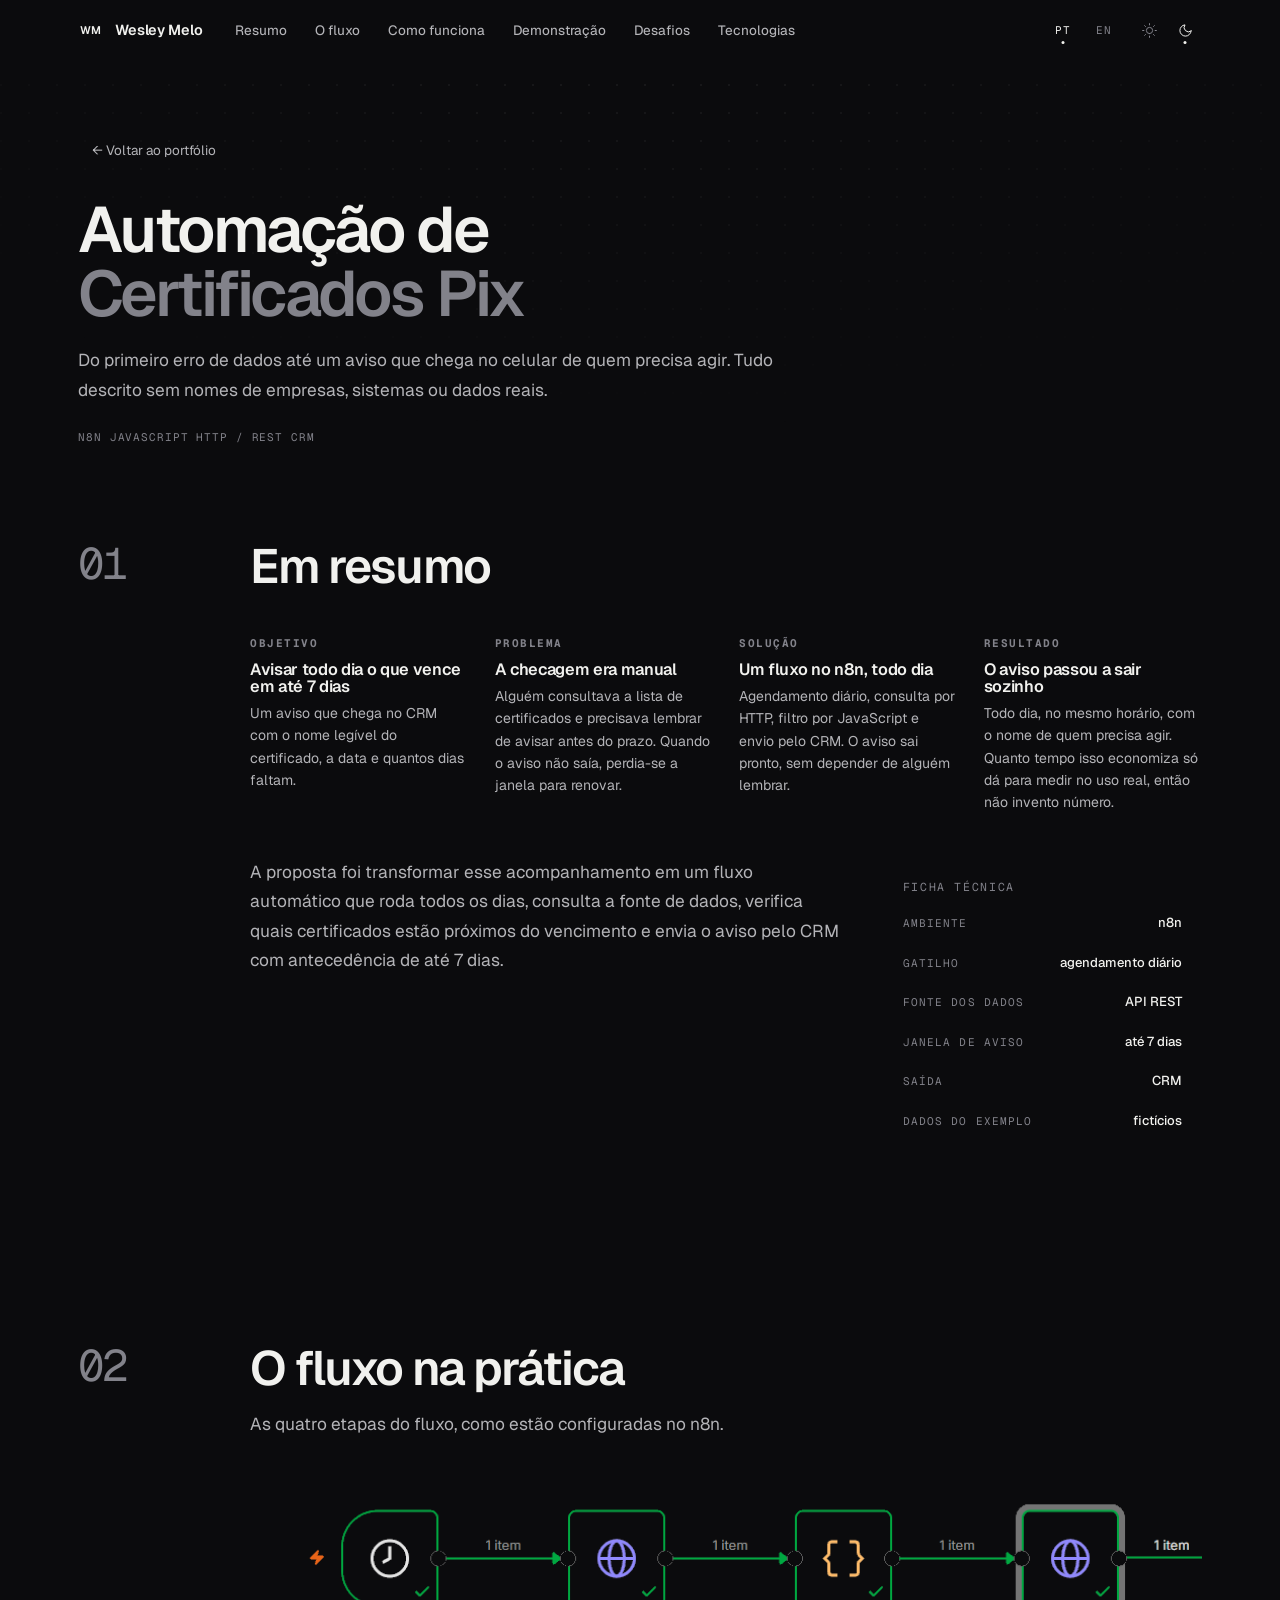
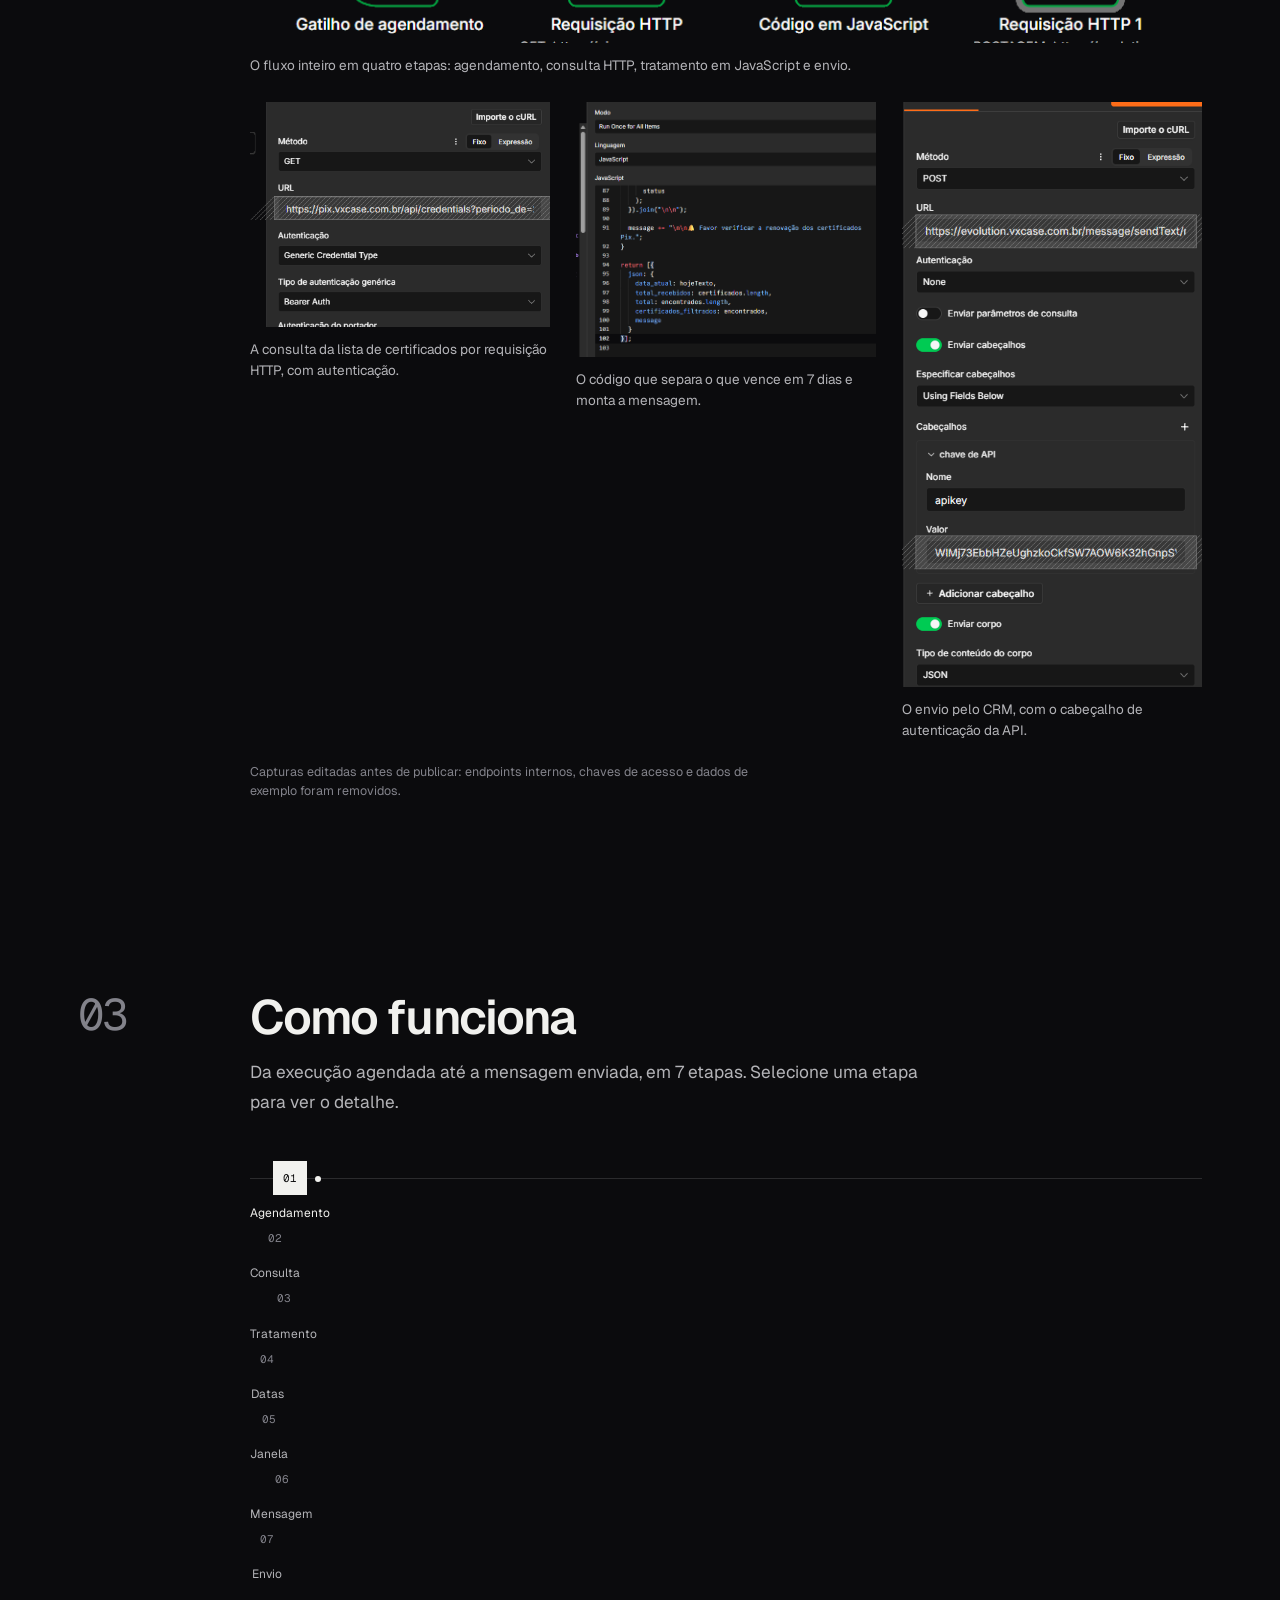
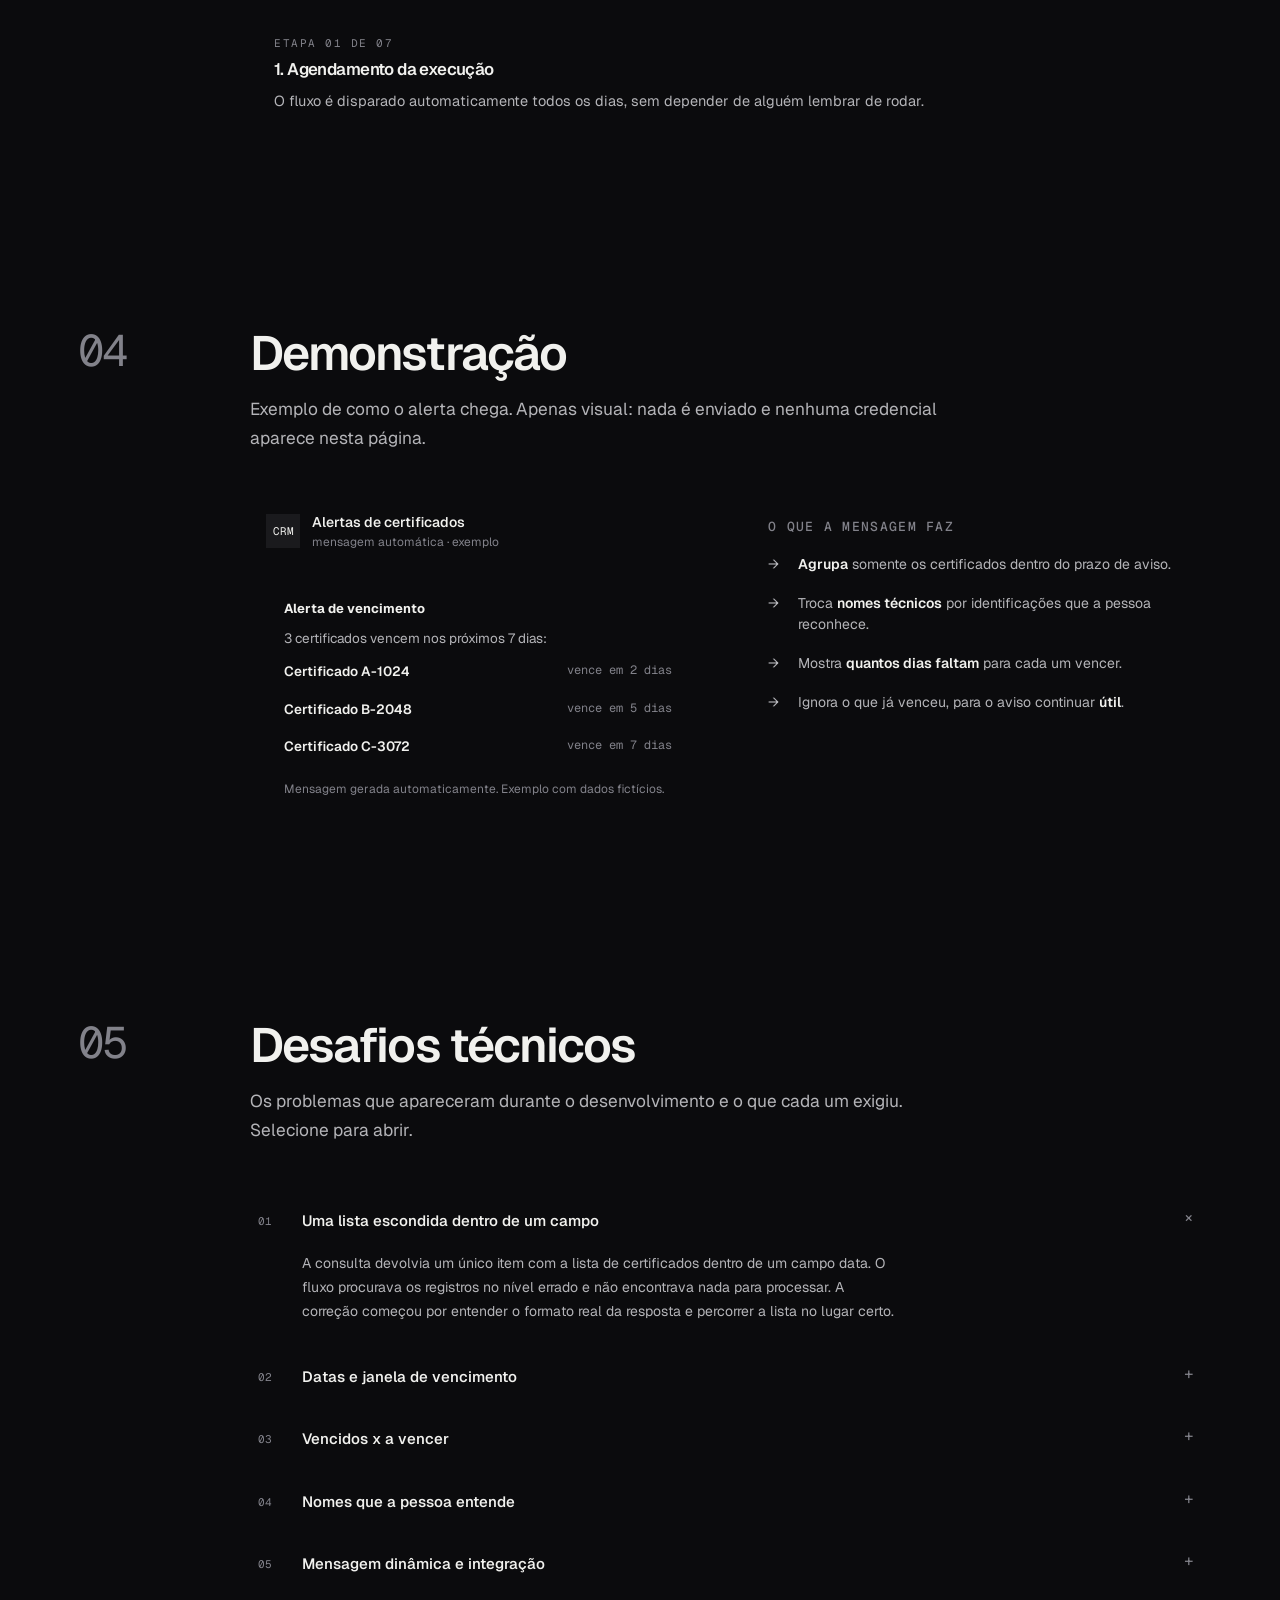
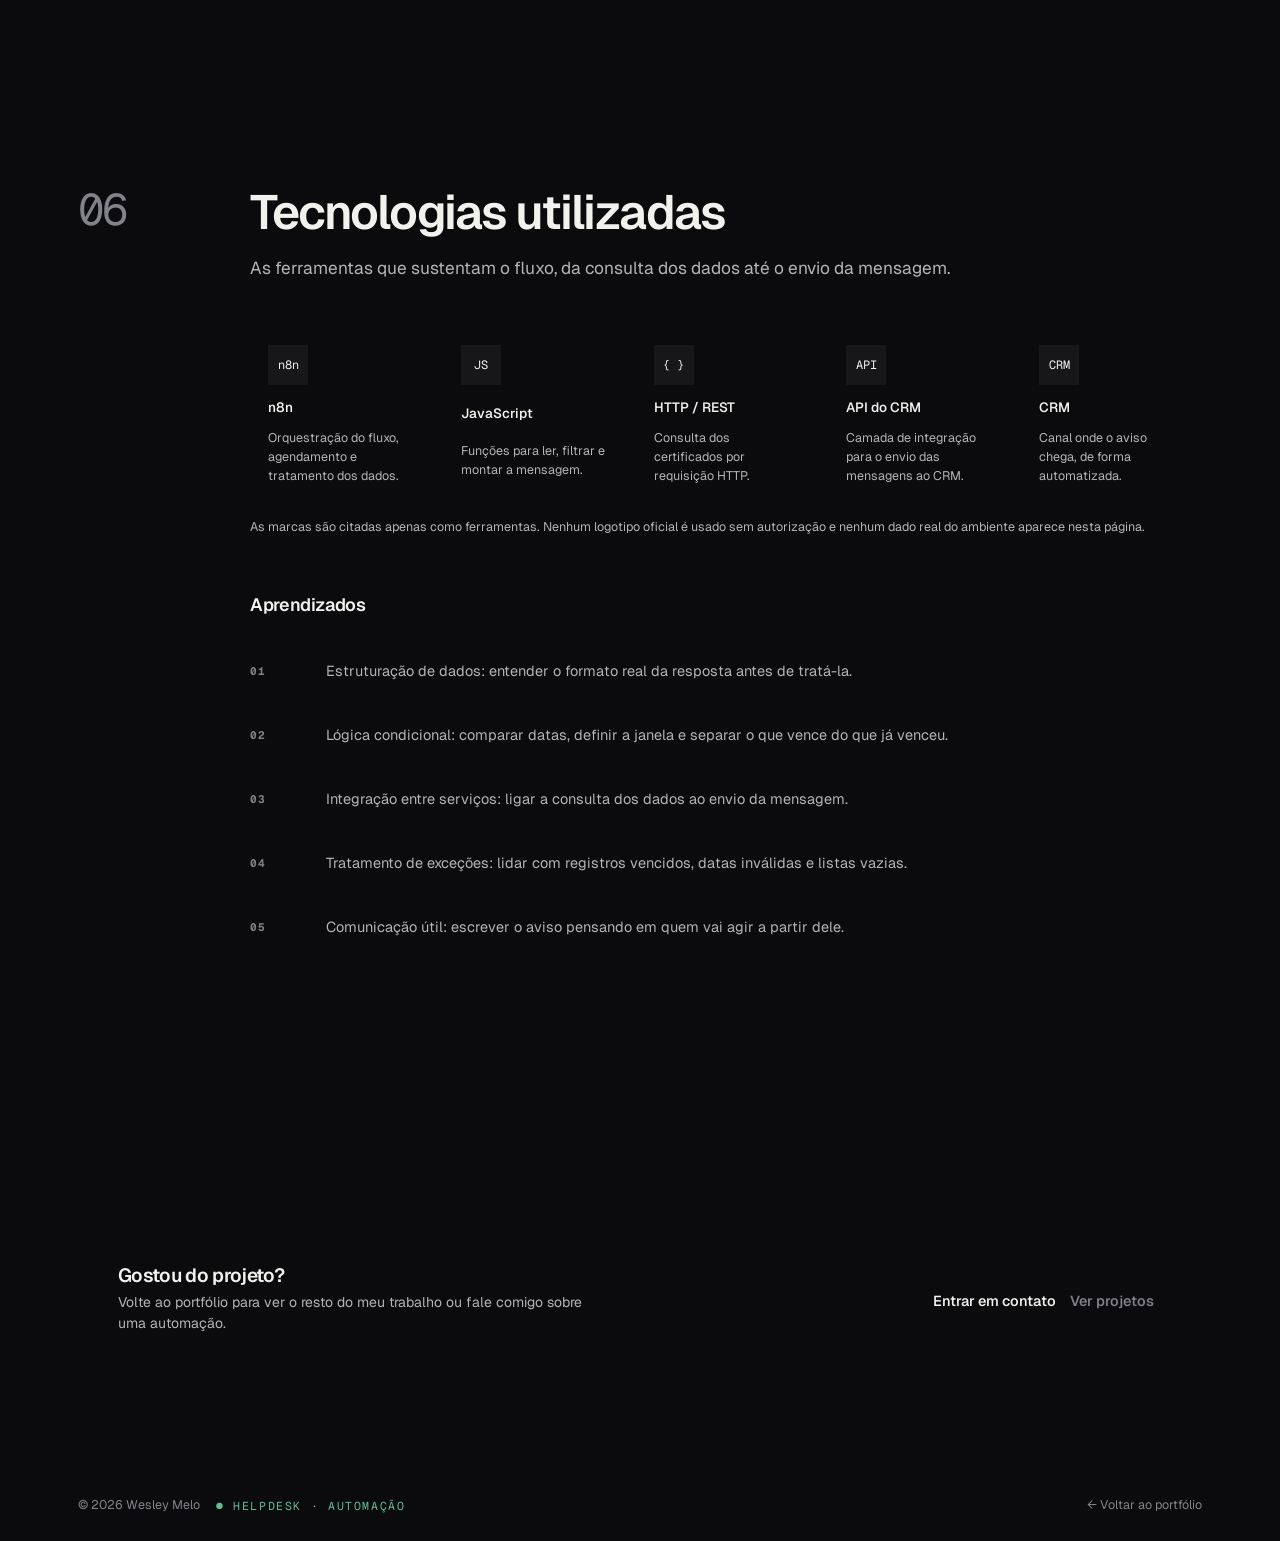
==== commit 32681d91: "Achata a interface cinza do n8n: as capturas flutuam na pagina : certificados.html" ====
--- a/certificados.html
+++ b/certificados.html
@@ -548,16 +548,16 @@
         shotsLede:"As quatro etapas do fluxo, como estão configuradas no n8n.",
         shotNote:"Capturas editadas antes de publicar: endpoints internos, chaves de acesso e dados de exemplo foram removidos.",
         shots:[
-          {src:"assets/fluxo-n8n.png?v=4", wide:true,
+          {src:"assets/fluxo-n8n.png?v=5", wide:true,
            cap:"O fluxo inteiro em quatro etapas: agendamento, consulta HTTP, tratamento em JavaScript e envio.",
            alt:"Fluxo de automação no n8n com quatro etapas: agendamento, requisição HTTP, código em JavaScript e envio pelo CRM"},
-          {src:"assets/passo-consulta-http.png?v=4",
+          {src:"assets/passo-consulta-http.png?v=5",
            cap:"A consulta da lista de certificados por requisição HTTP, com autenticação.",
            alt:"Nó de requisição HTTP do n8n com método GET e autenticação configurada"},
-          {src:"assets/passo-javascript.png?v=4",
+          {src:"assets/passo-javascript.png?v=5",
            cap:"O código que separa o que vence em 7 dias e monta a mensagem.",
            alt:"Código JavaScript no n8n filtrando certificados e montando a mensagem de alerta"},
-          {src:"assets/passo-envio-crm.png?v=4",
+          {src:"assets/passo-envio-crm.png?v=5",
            cap:"O envio pelo CRM, com o cabeçalho de autenticação da API.",
            alt:"Nó de requisição HTTP do n8n com método POST e cabeçalho de API para envio de mensagem"}
         ],
@@ -660,16 +660,16 @@
         shotsLede:"The four steps of the flow, as they are configured in n8n.",
         shotNote:"Screenshots were edited before publishing: internal endpoints, access keys and sample data were removed.",
         shots:[
-          {src:"assets/fluxo-n8n.png?v=4", wide:true,
+          {src:"assets/fluxo-n8n.png?v=5", wide:true,
            cap:"The whole flow in four steps: schedule, HTTP query, JavaScript processing and delivery.",
            alt:"Automation flow in n8n with four steps: schedule, HTTP request, JavaScript code and CRM delivery"},
-          {src:"assets/passo-consulta-http.png?v=4",
+          {src:"assets/passo-consulta-http.png?v=5",
            cap:"The certificate list is queried over HTTP, with authentication.",
            alt:"n8n HTTP request node with GET method and authentication configured"},
-          {src:"assets/passo-javascript.png?v=4",
+          {src:"assets/passo-javascript.png?v=5",
            cap:"The code that separates what expires within 7 days and builds the message.",
            alt:"JavaScript code in n8n filtering certificates and building the alert message"},
-          {src:"assets/passo-envio-crm.png?v=4",
+          {src:"assets/passo-envio-crm.png?v=5",
            cap:"Delivery through CRM, with the API authentication header.",
            alt:"n8n HTTP request node with POST method and API header for message delivery"}
         ],
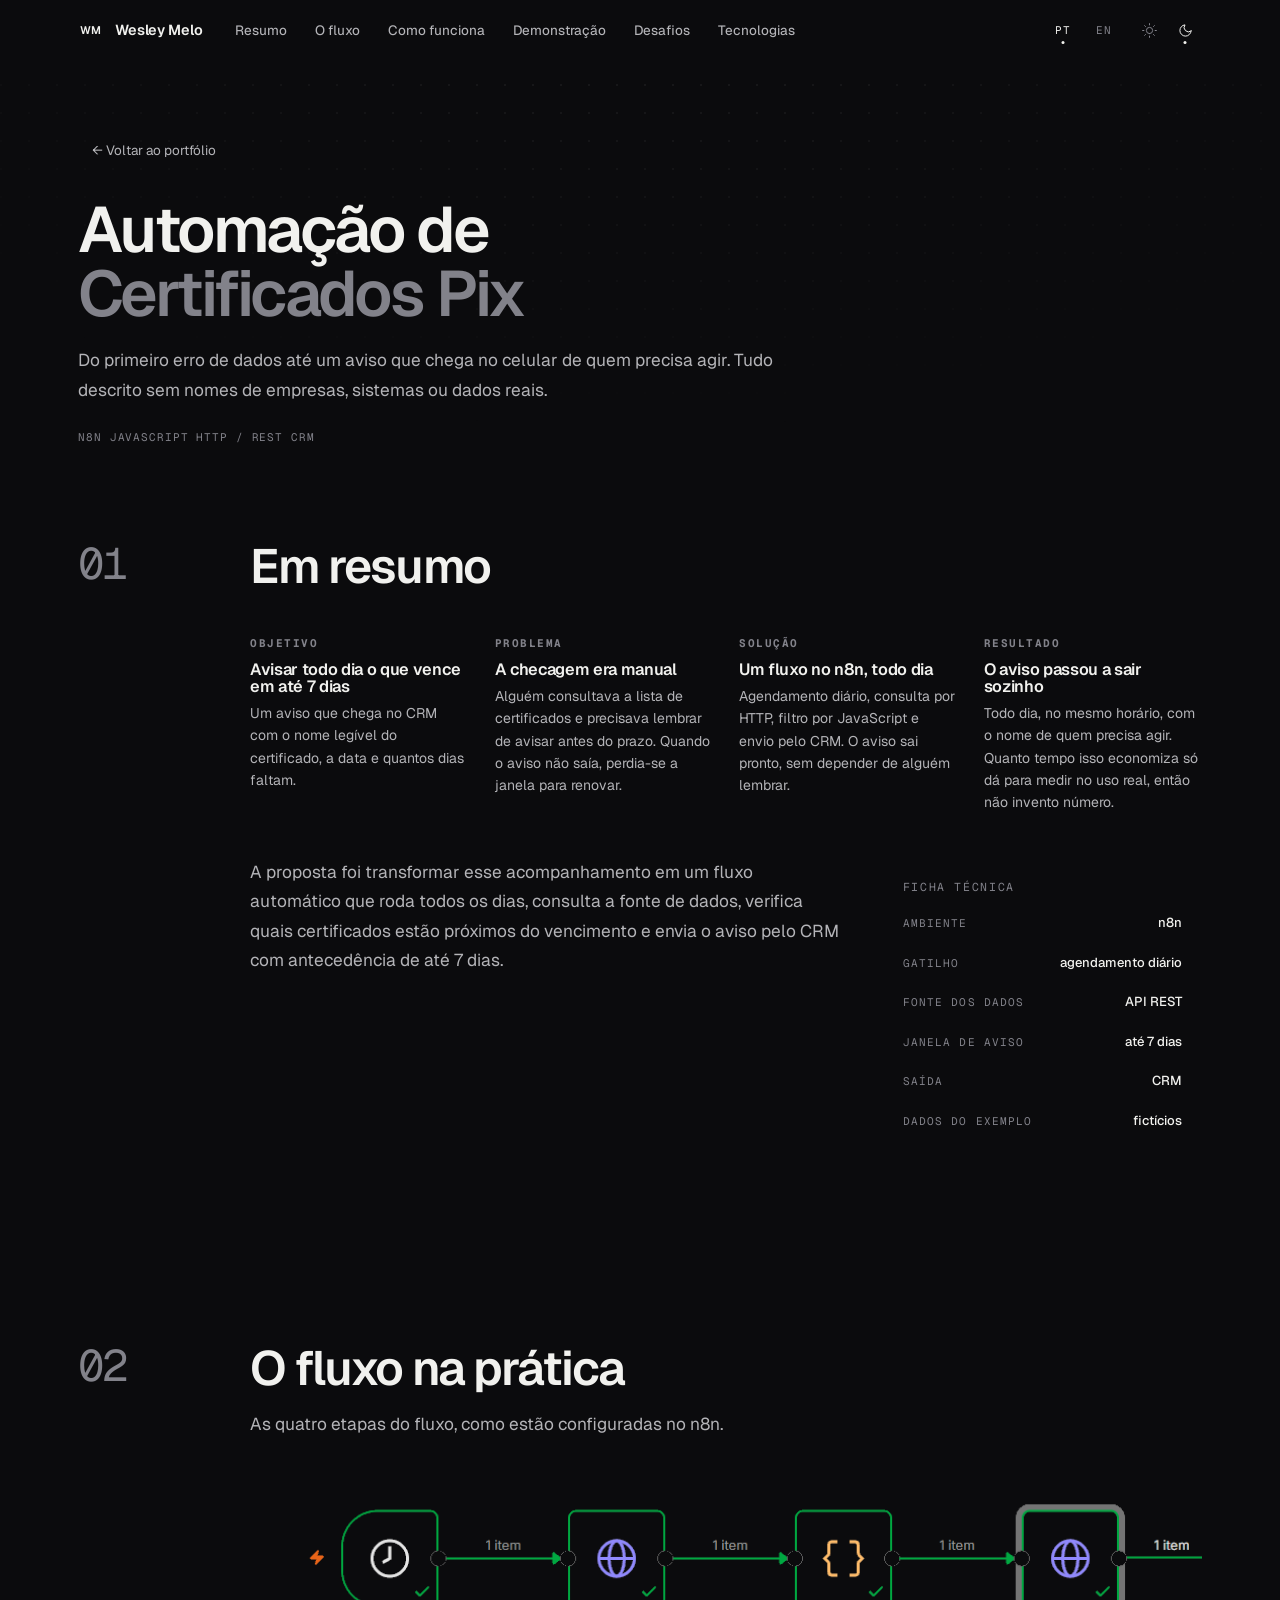
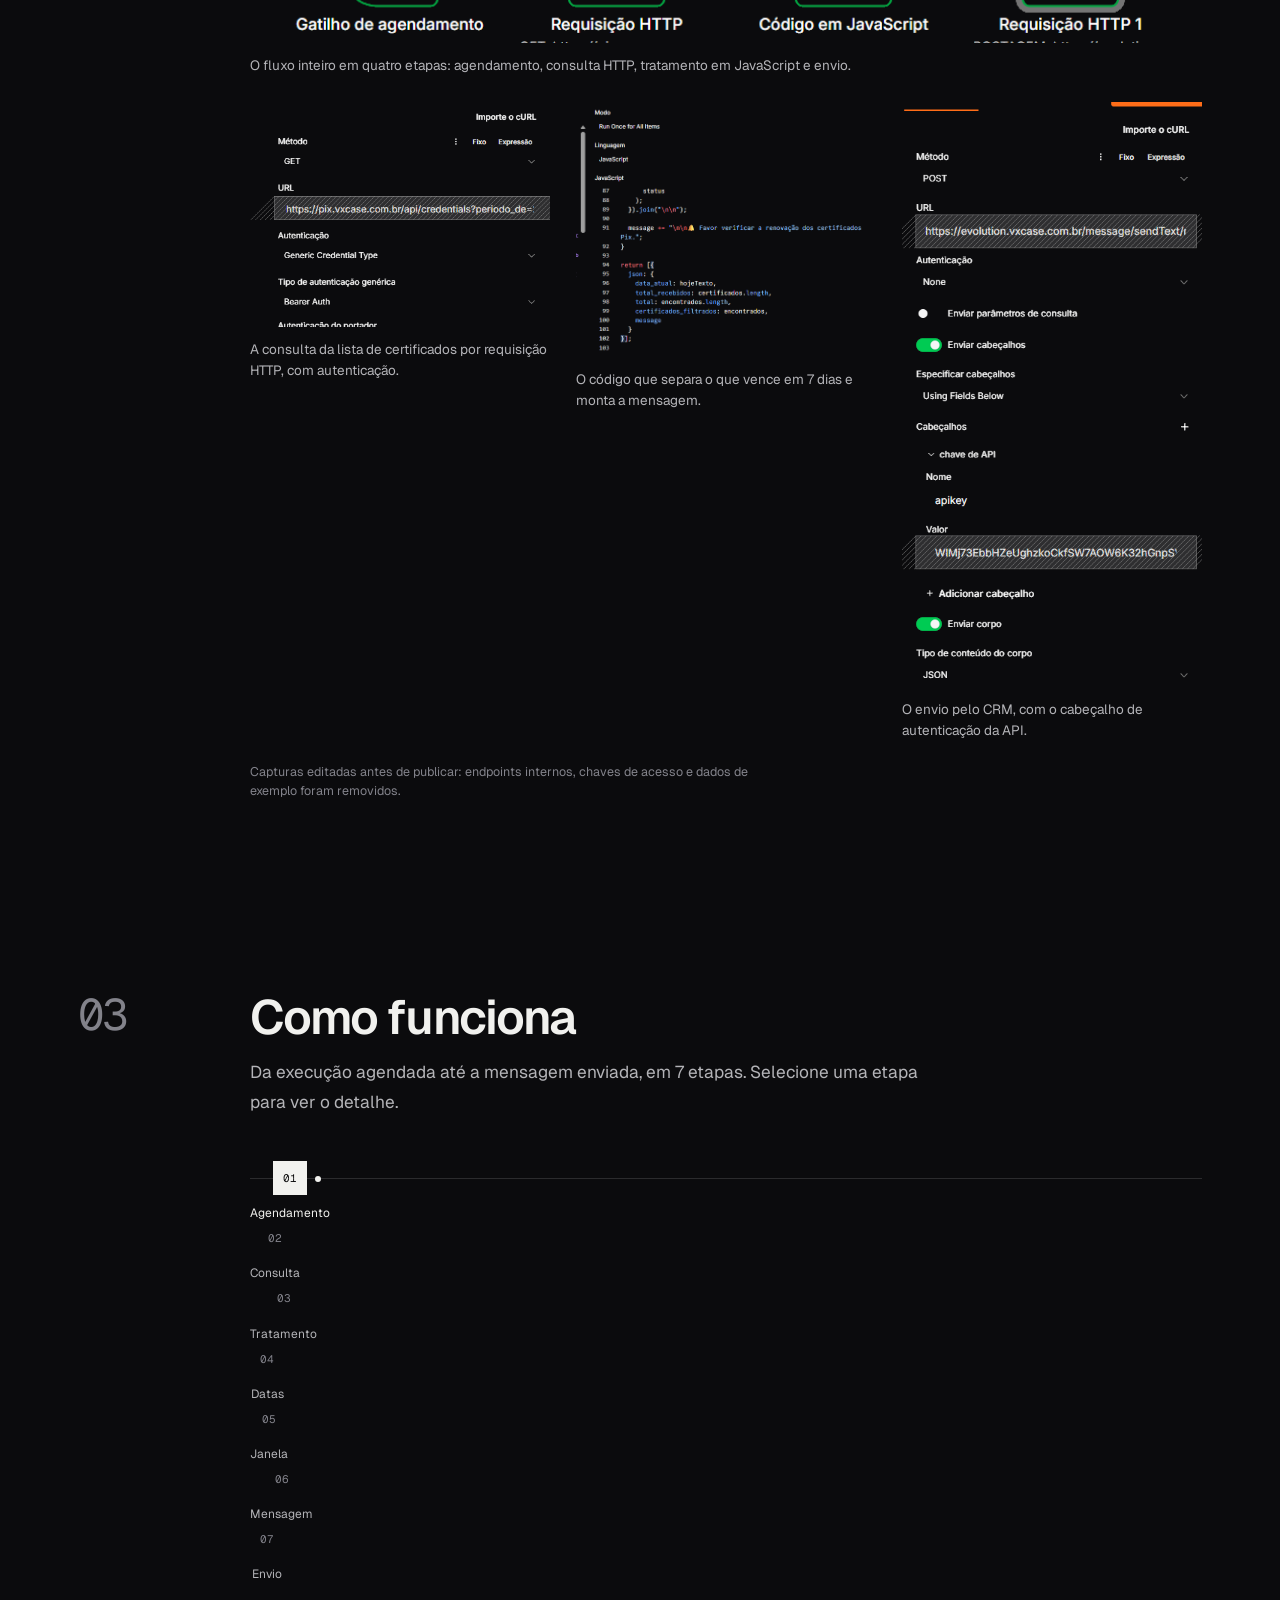
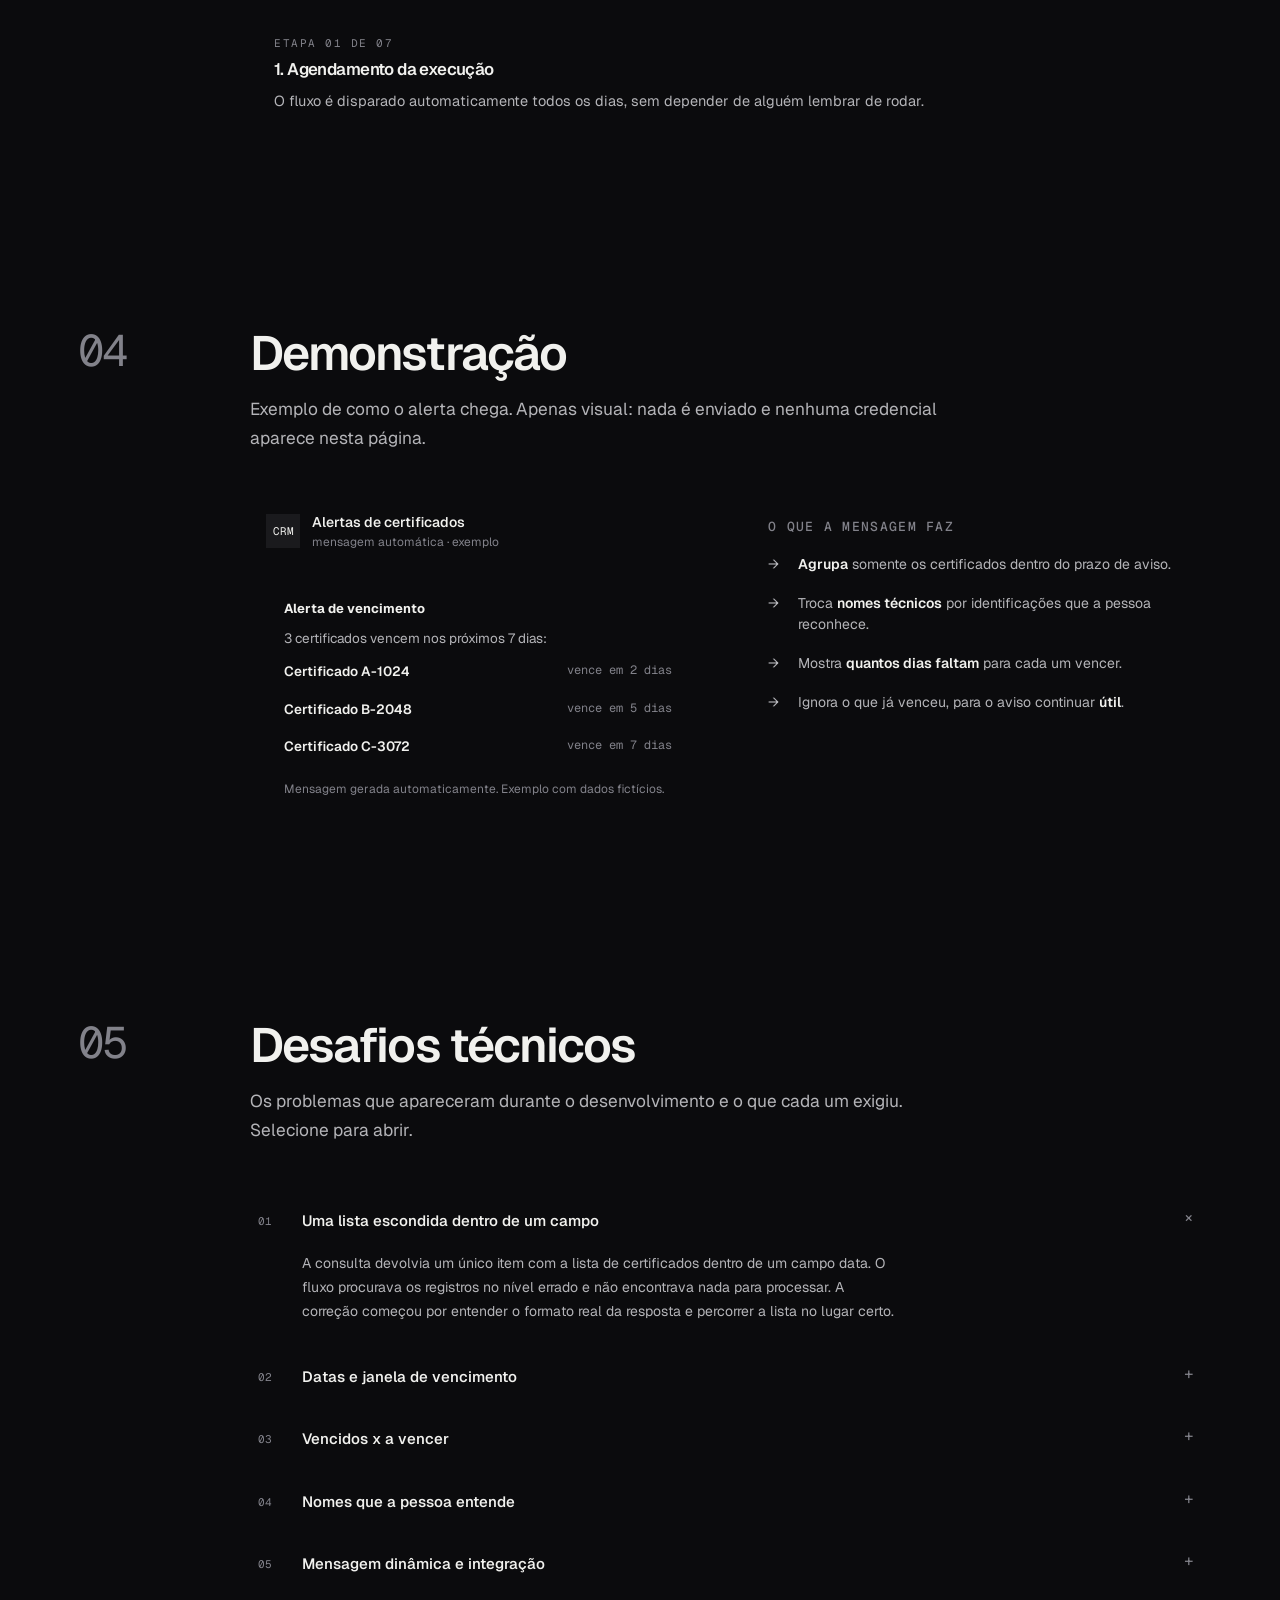
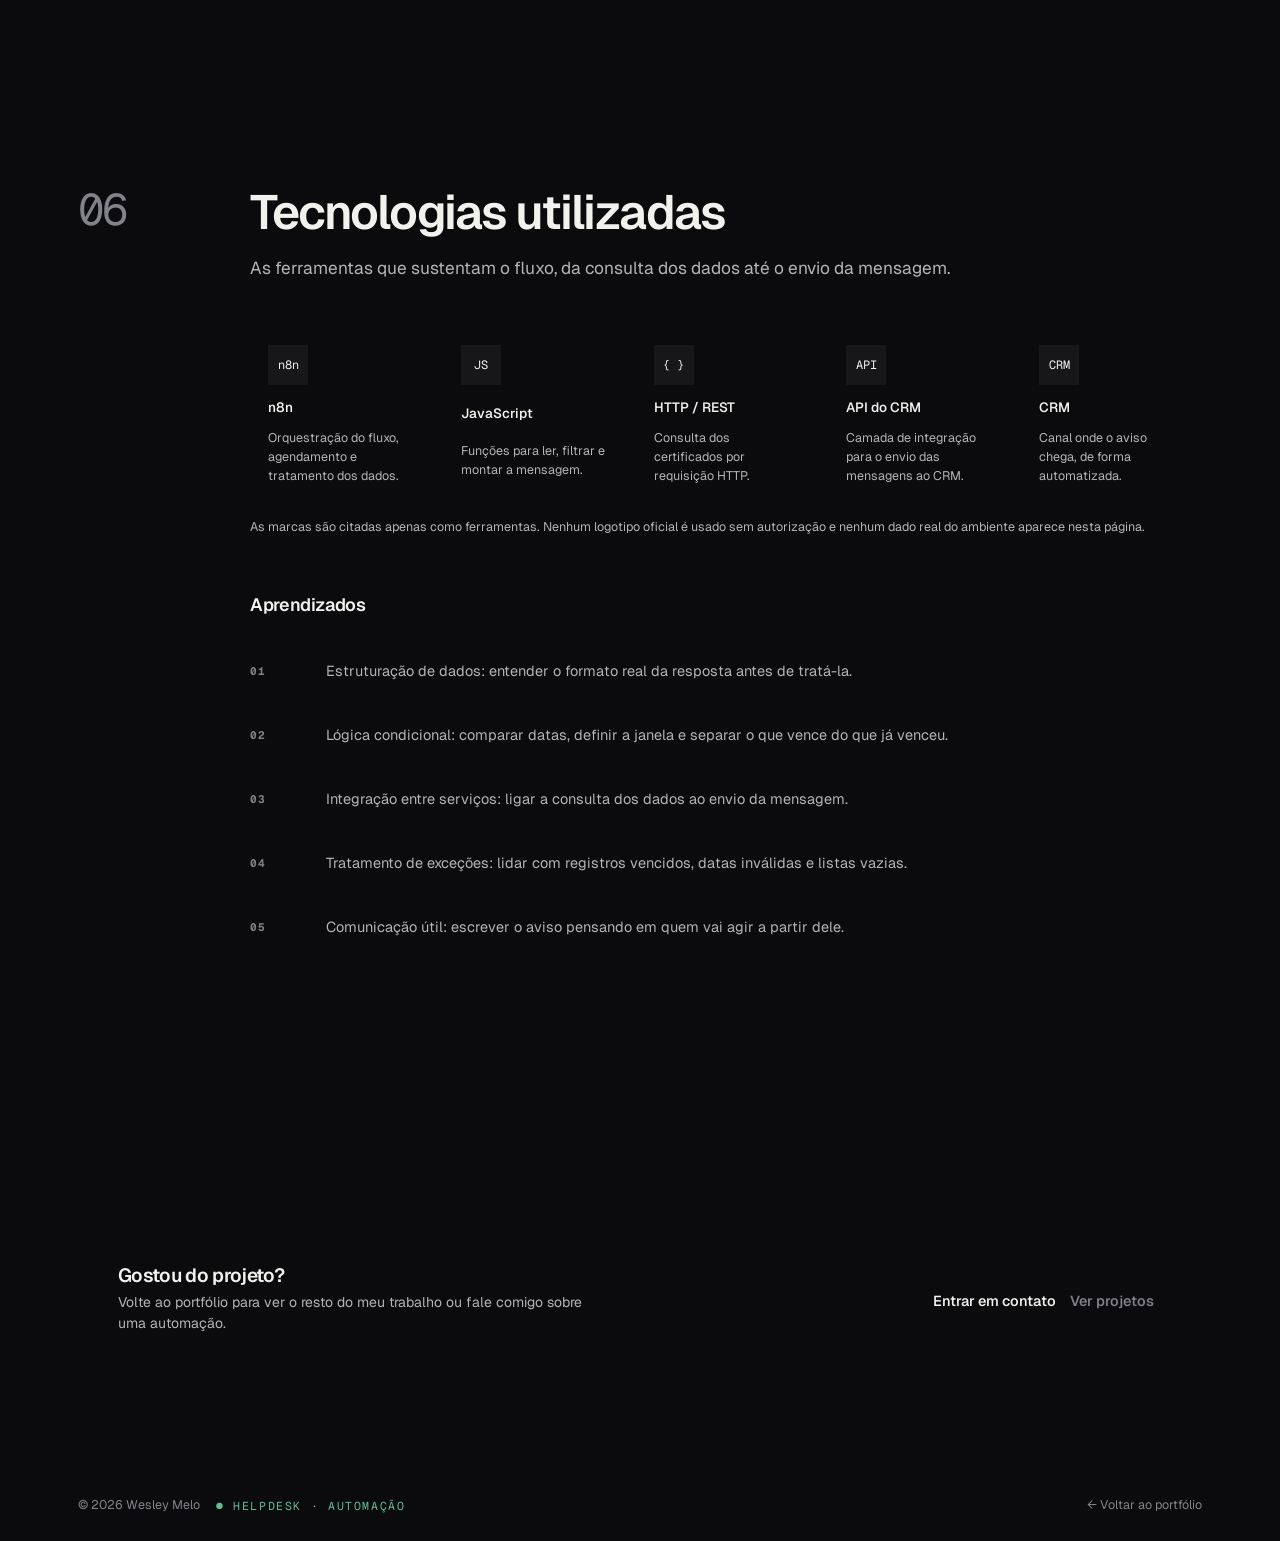
==== commit fbeb4ef8: "Botao Ver detalhes revela o fluxo na propria pagina + tarjas opacas nas imagens : certificados.html" ====
--- a/certificados.html
+++ b/certificados.html
@@ -548,16 +548,16 @@
         shotsLede:"As quatro etapas do fluxo, como estão configuradas no n8n.",
         shotNote:"Capturas editadas antes de publicar: endpoints internos, chaves de acesso e dados de exemplo foram removidos.",
         shots:[
-          {src:"assets/fluxo-n8n.png?v=5", wide:true,
+          {src:"assets/fluxo-n8n.png?v=6", wide:true,
            cap:"O fluxo inteiro em quatro etapas: agendamento, consulta HTTP, tratamento em JavaScript e envio.",
            alt:"Fluxo de automação no n8n com quatro etapas: agendamento, requisição HTTP, código em JavaScript e envio pelo CRM"},
-          {src:"assets/passo-consulta-http.png?v=5",
+          {src:"assets/passo-consulta-http.png?v=6",
            cap:"A consulta da lista de certificados por requisição HTTP, com autenticação.",
            alt:"Nó de requisição HTTP do n8n com método GET e autenticação configurada"},
-          {src:"assets/passo-javascript.png?v=5",
+          {src:"assets/passo-javascript.png?v=6",
            cap:"O código que separa o que vence em 7 dias e monta a mensagem.",
            alt:"Código JavaScript no n8n filtrando certificados e montando a mensagem de alerta"},
-          {src:"assets/passo-envio-crm.png?v=5",
+          {src:"assets/passo-envio-crm.png?v=6",
            cap:"O envio pelo CRM, com o cabeçalho de autenticação da API.",
            alt:"Nó de requisição HTTP do n8n com método POST e cabeçalho de API para envio de mensagem"}
         ],
@@ -660,16 +660,16 @@
         shotsLede:"The four steps of the flow, as they are configured in n8n.",
         shotNote:"Screenshots were edited before publishing: internal endpoints, access keys and sample data were removed.",
         shots:[
-          {src:"assets/fluxo-n8n.png?v=5", wide:true,
+          {src:"assets/fluxo-n8n.png?v=6", wide:true,
            cap:"The whole flow in four steps: schedule, HTTP query, JavaScript processing and delivery.",
            alt:"Automation flow in n8n with four steps: schedule, HTTP request, JavaScript code and CRM delivery"},
-          {src:"assets/passo-consulta-http.png?v=5",
+          {src:"assets/passo-consulta-http.png?v=6",
            cap:"The certificate list is queried over HTTP, with authentication.",
            alt:"n8n HTTP request node with GET method and authentication configured"},
-          {src:"assets/passo-javascript.png?v=5",
+          {src:"assets/passo-javascript.png?v=6",
            cap:"The code that separates what expires within 7 days and builds the message.",
            alt:"JavaScript code in n8n filtering certificates and building the alert message"},
-          {src:"assets/passo-envio-crm.png?v=5",
+          {src:"assets/passo-envio-crm.png?v=6",
            cap:"Delivery through CRM, with the API authentication header.",
            alt:"n8n HTTP request node with POST method and API header for message delivery"}
         ],
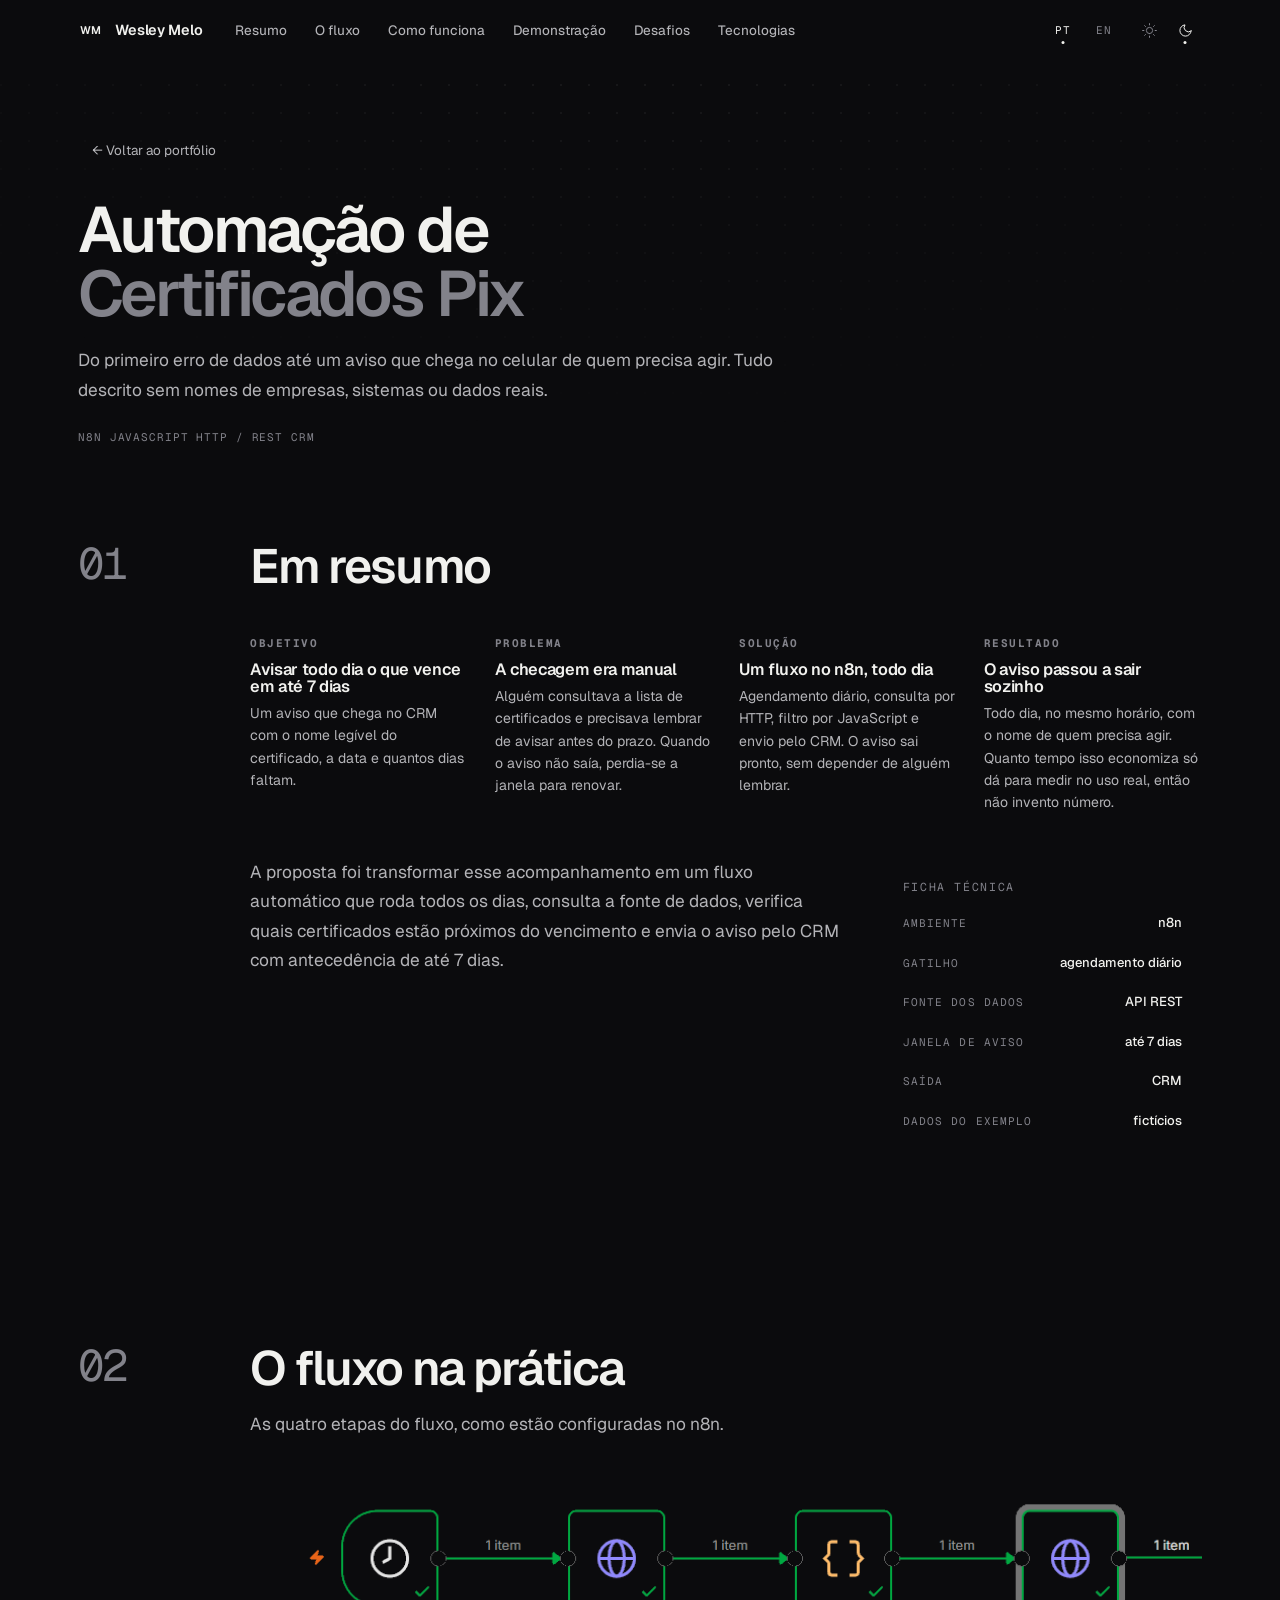
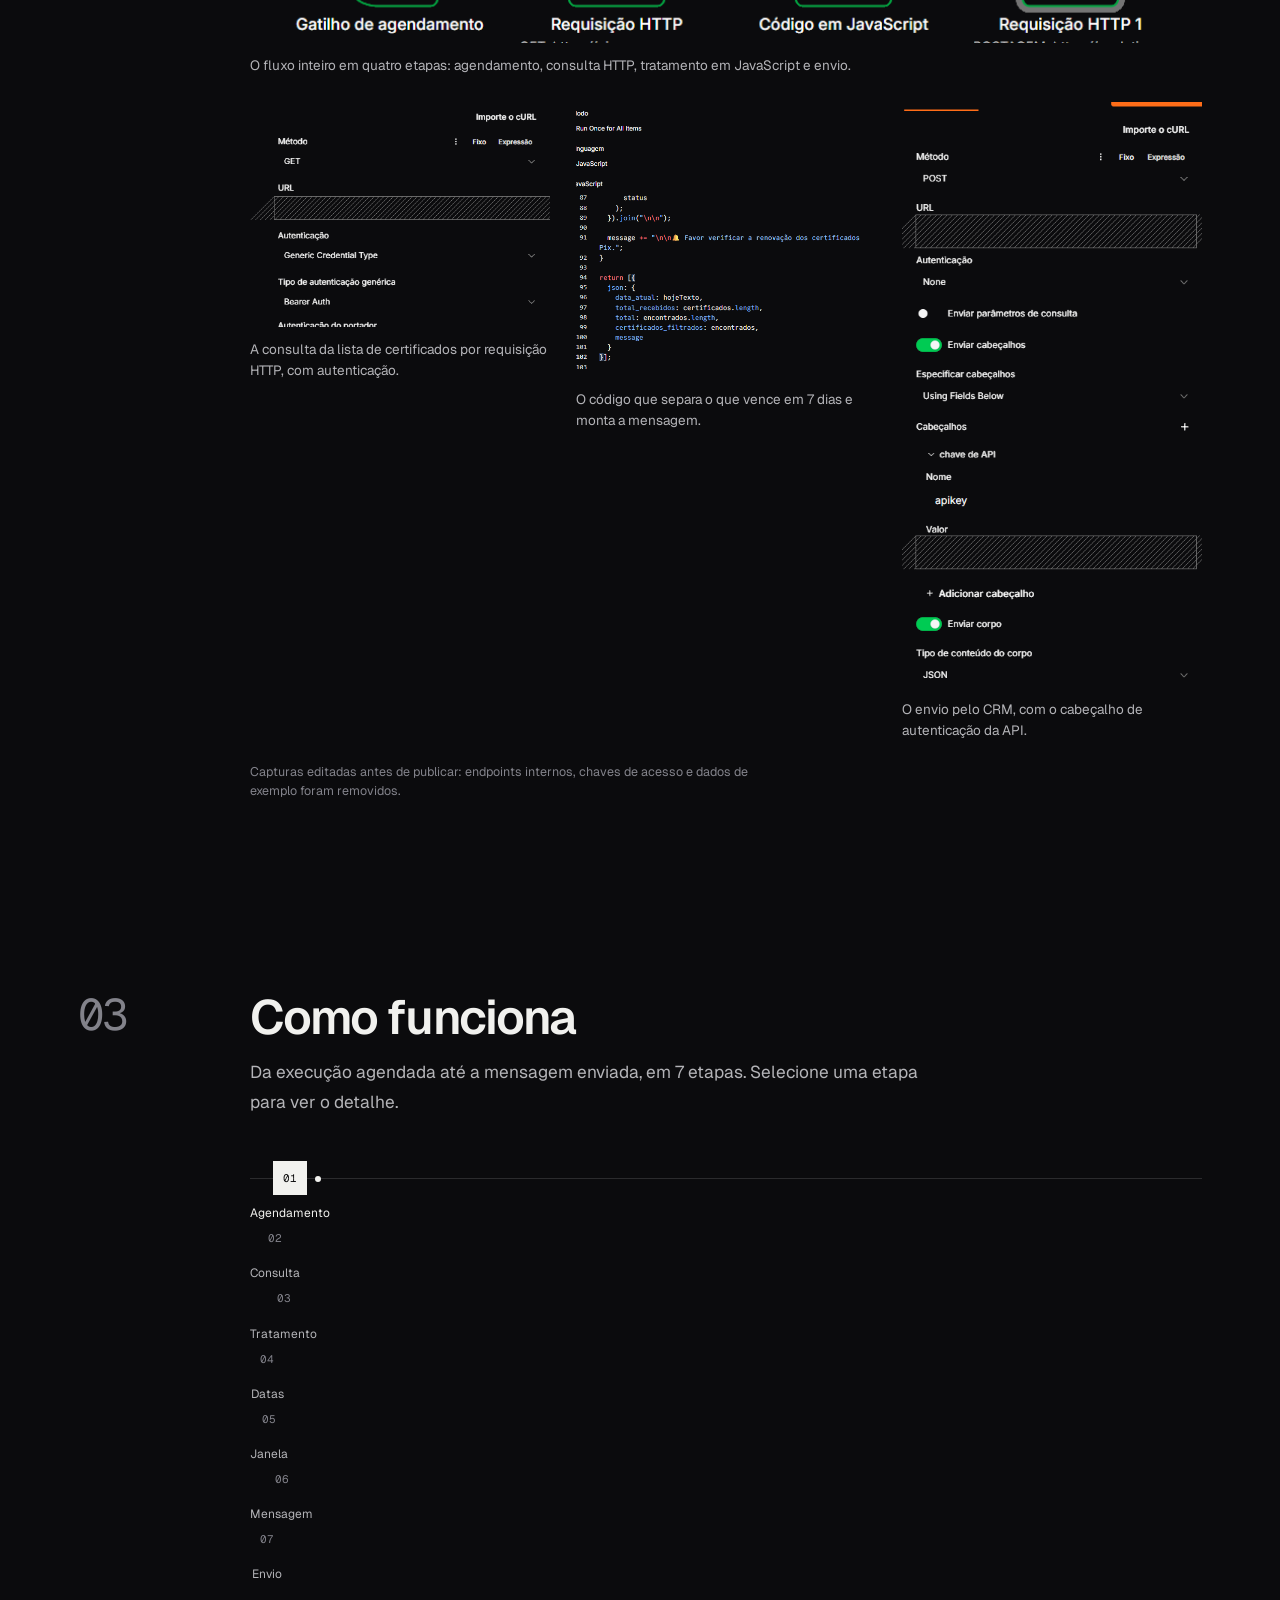
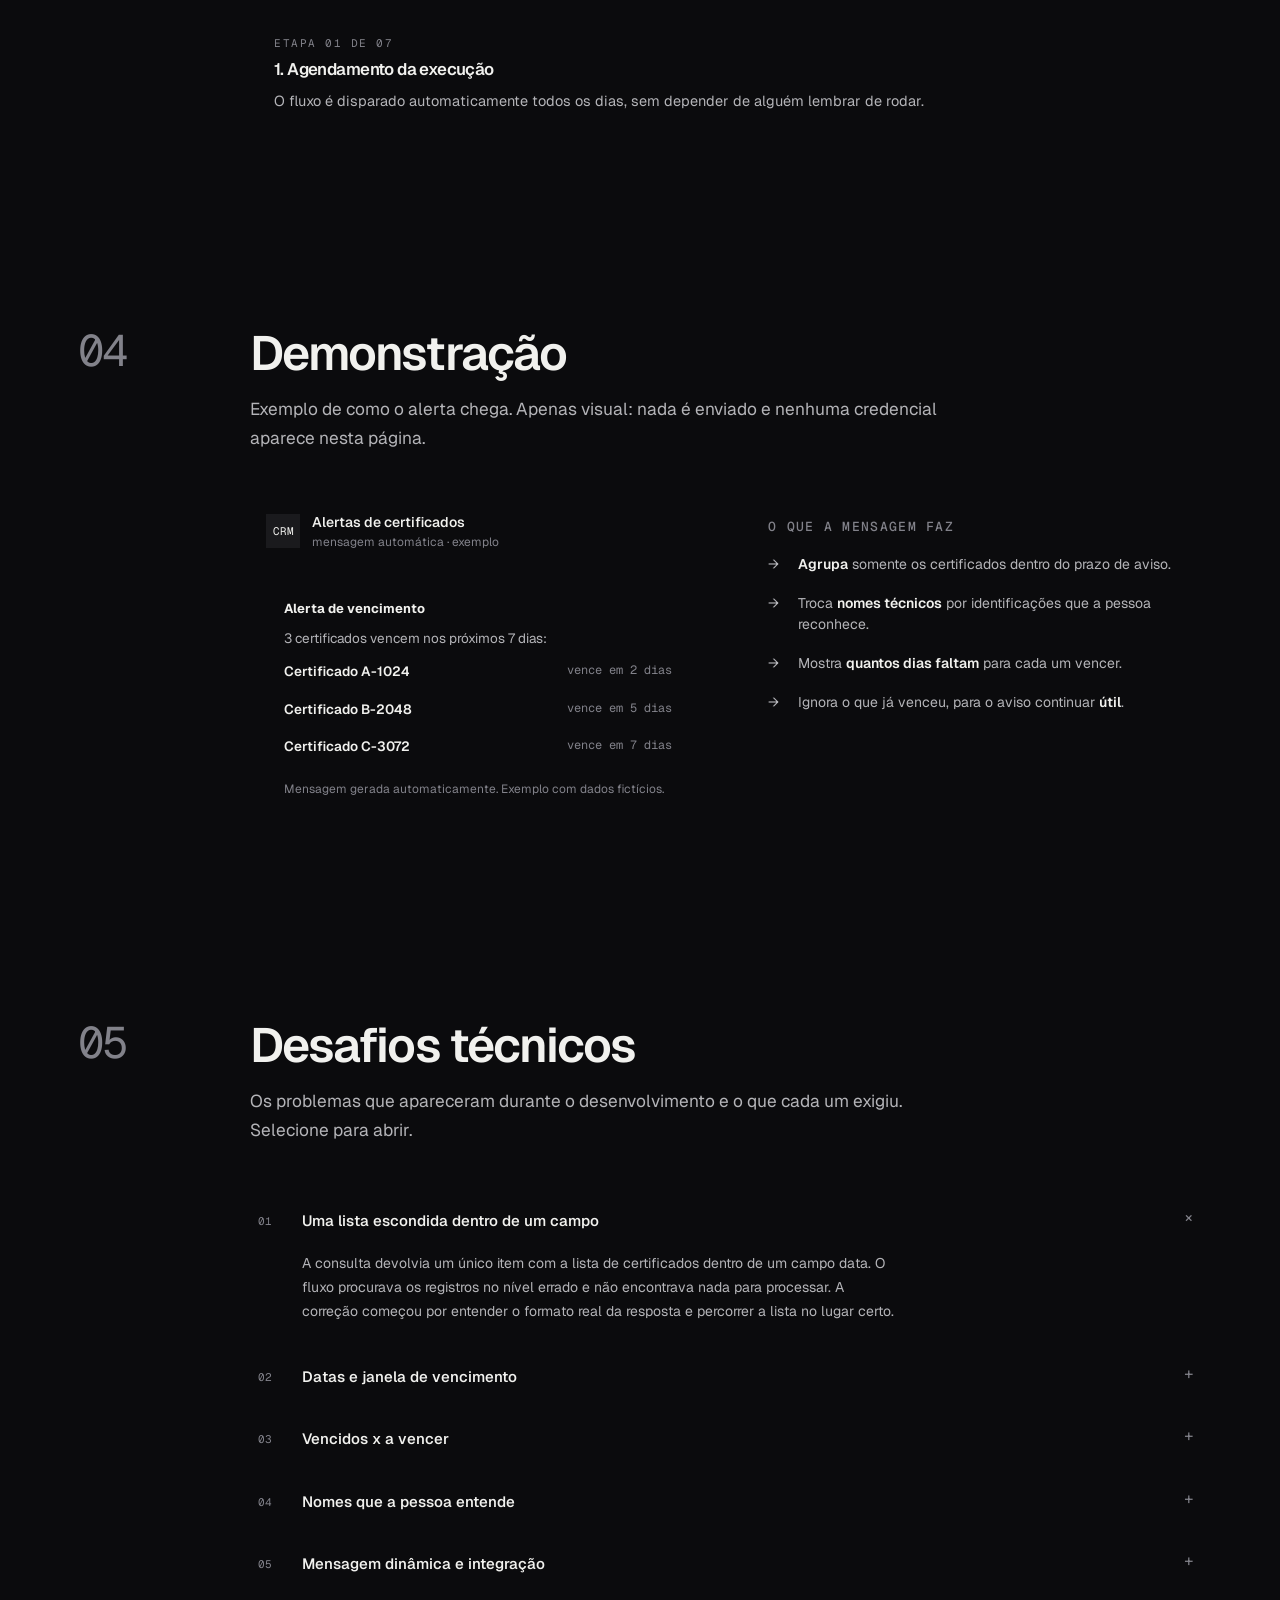
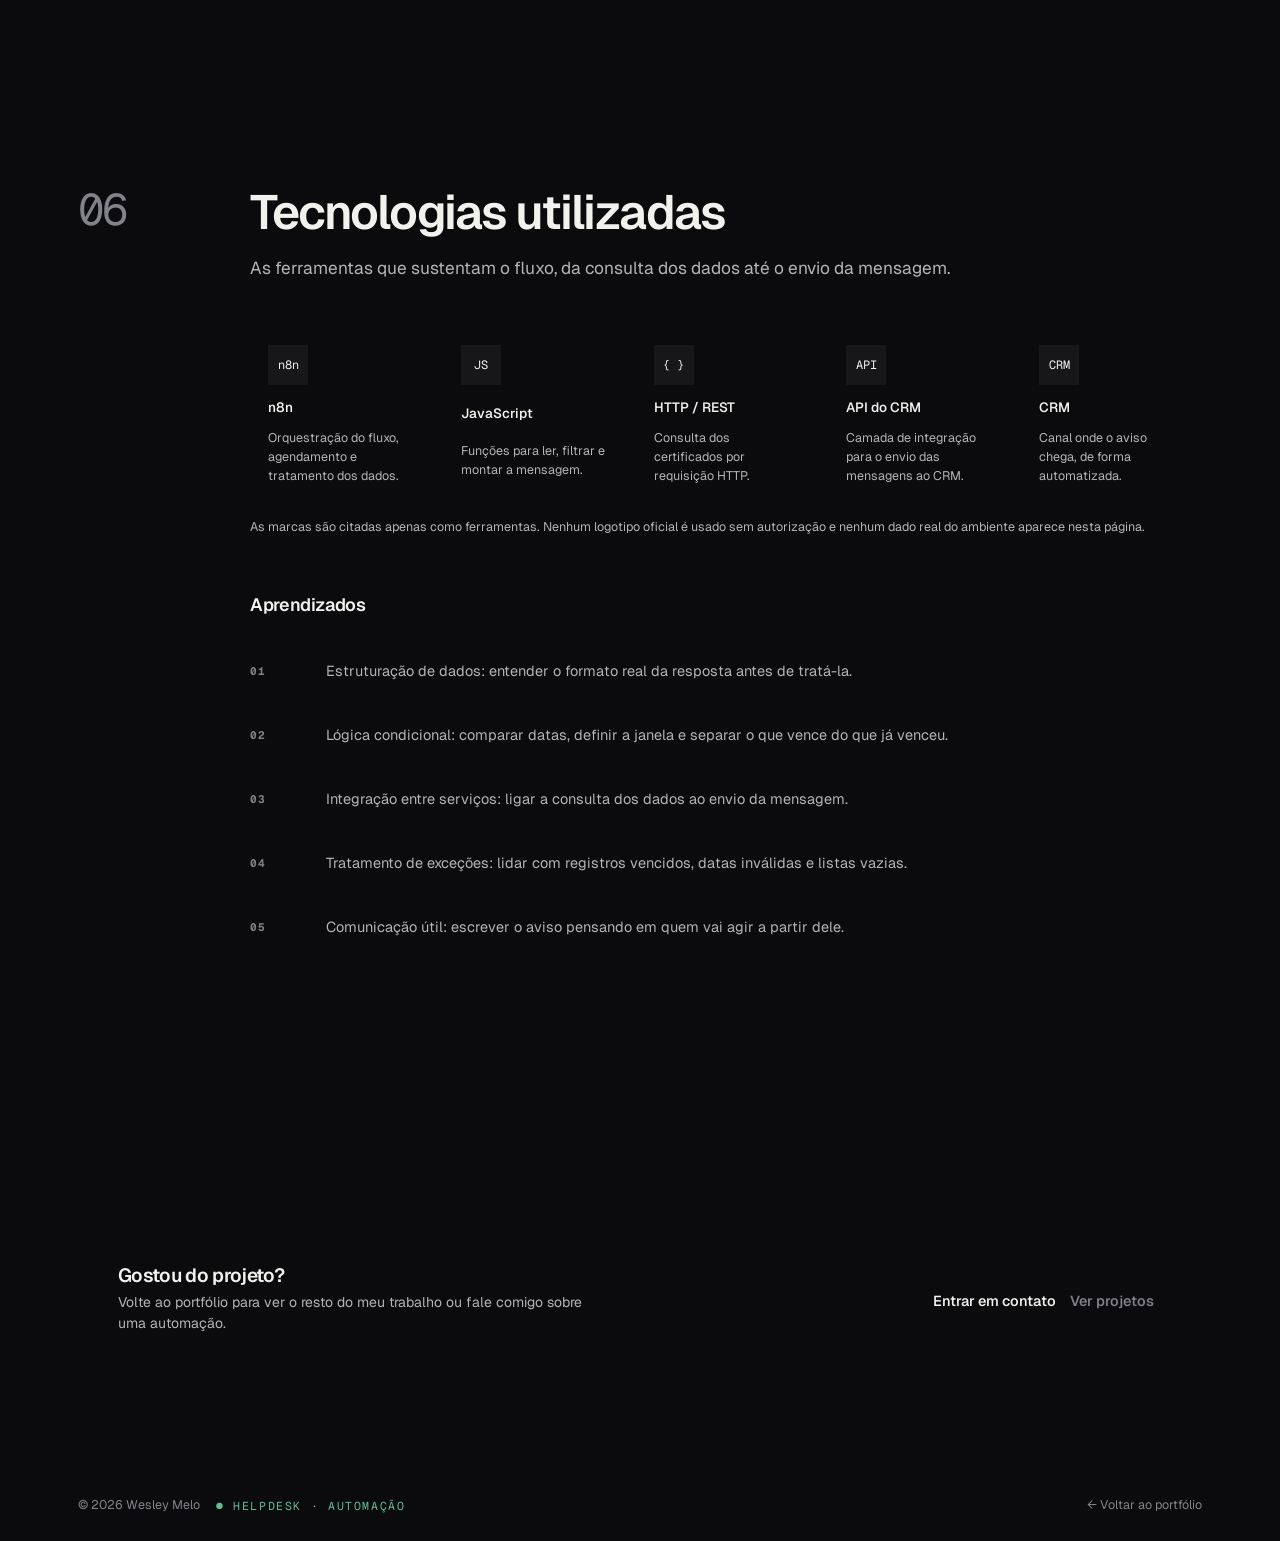
==== commit 3a1ba1c7: "Ajusta o recorte das capturas: sem linha cortada : certificados.html" ====
--- a/certificados.html
+++ b/certificados.html
@@ -548,16 +548,16 @@
         shotsLede:"As quatro etapas do fluxo, como estão configuradas no n8n.",
         shotNote:"Capturas editadas antes de publicar: endpoints internos, chaves de acesso e dados de exemplo foram removidos.",
         shots:[
-          {src:"assets/fluxo-n8n.png?v=6", wide:true,
+          {src:"assets/fluxo-n8n.png?v=7", wide:true,
            cap:"O fluxo inteiro em quatro etapas: agendamento, consulta HTTP, tratamento em JavaScript e envio.",
            alt:"Fluxo de automação no n8n com quatro etapas: agendamento, requisição HTTP, código em JavaScript e envio pelo CRM"},
-          {src:"assets/passo-consulta-http.png?v=6",
+          {src:"assets/passo-consulta-http.png?v=7",
            cap:"A consulta da lista de certificados por requisição HTTP, com autenticação.",
            alt:"Nó de requisição HTTP do n8n com método GET e autenticação configurada"},
-          {src:"assets/passo-javascript.png?v=6",
+          {src:"assets/passo-javascript.png?v=7",
            cap:"O código que separa o que vence em 7 dias e monta a mensagem.",
            alt:"Código JavaScript no n8n filtrando certificados e montando a mensagem de alerta"},
-          {src:"assets/passo-envio-crm.png?v=6",
+          {src:"assets/passo-envio-crm.png?v=7",
            cap:"O envio pelo CRM, com o cabeçalho de autenticação da API.",
            alt:"Nó de requisição HTTP do n8n com método POST e cabeçalho de API para envio de mensagem"}
         ],
@@ -660,16 +660,16 @@
         shotsLede:"The four steps of the flow, as they are configured in n8n.",
         shotNote:"Screenshots were edited before publishing: internal endpoints, access keys and sample data were removed.",
         shots:[
-          {src:"assets/fluxo-n8n.png?v=6", wide:true,
+          {src:"assets/fluxo-n8n.png?v=7", wide:true,
            cap:"The whole flow in four steps: schedule, HTTP query, JavaScript processing and delivery.",
            alt:"Automation flow in n8n with four steps: schedule, HTTP request, JavaScript code and CRM delivery"},
-          {src:"assets/passo-consulta-http.png?v=6",
+          {src:"assets/passo-consulta-http.png?v=7",
            cap:"The certificate list is queried over HTTP, with authentication.",
            alt:"n8n HTTP request node with GET method and authentication configured"},
-          {src:"assets/passo-javascript.png?v=6",
+          {src:"assets/passo-javascript.png?v=7",
            cap:"The code that separates what expires within 7 days and builds the message.",
            alt:"JavaScript code in n8n filtering certificates and building the alert message"},
-          {src:"assets/passo-envio-crm.png?v=6",
+          {src:"assets/passo-envio-crm.png?v=7",
            cap:"Delivery through CRM, with the API authentication header.",
            alt:"n8n HTTP request node with POST method and API header for message delivery"}
         ],
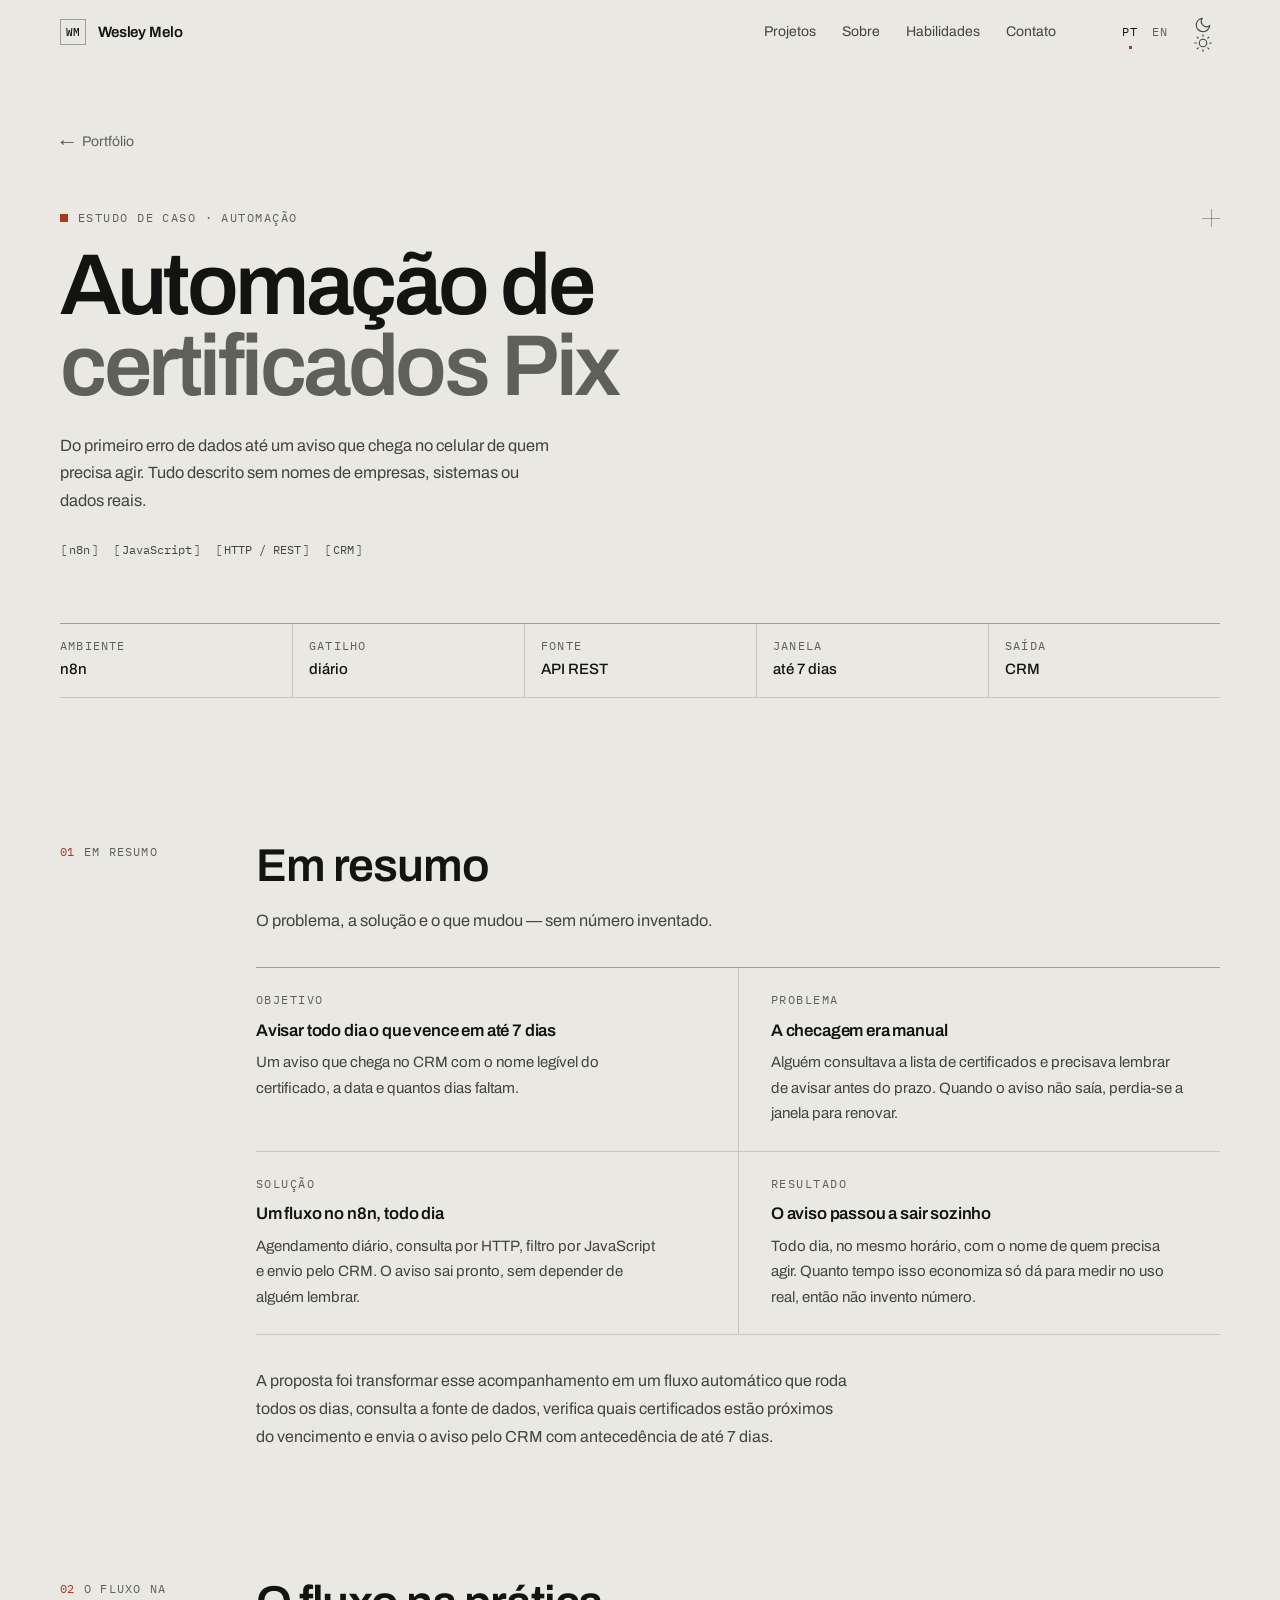
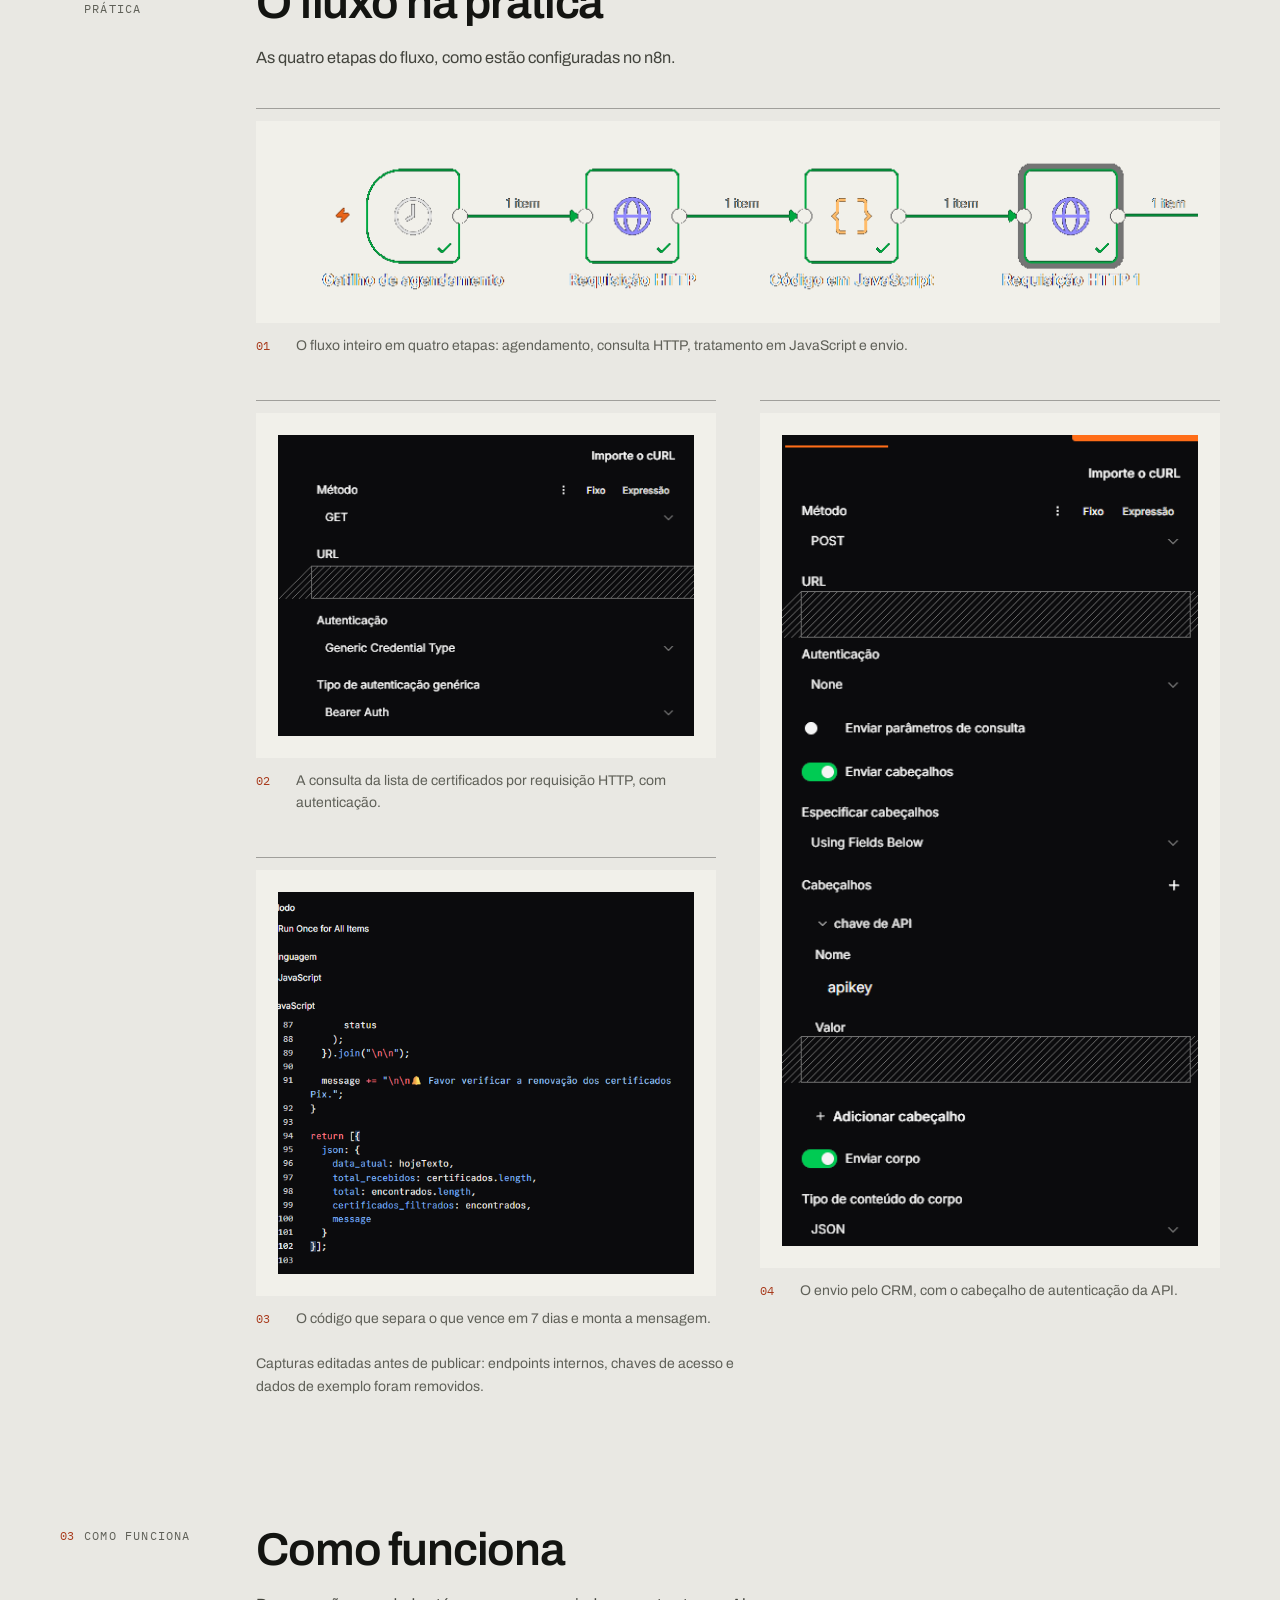
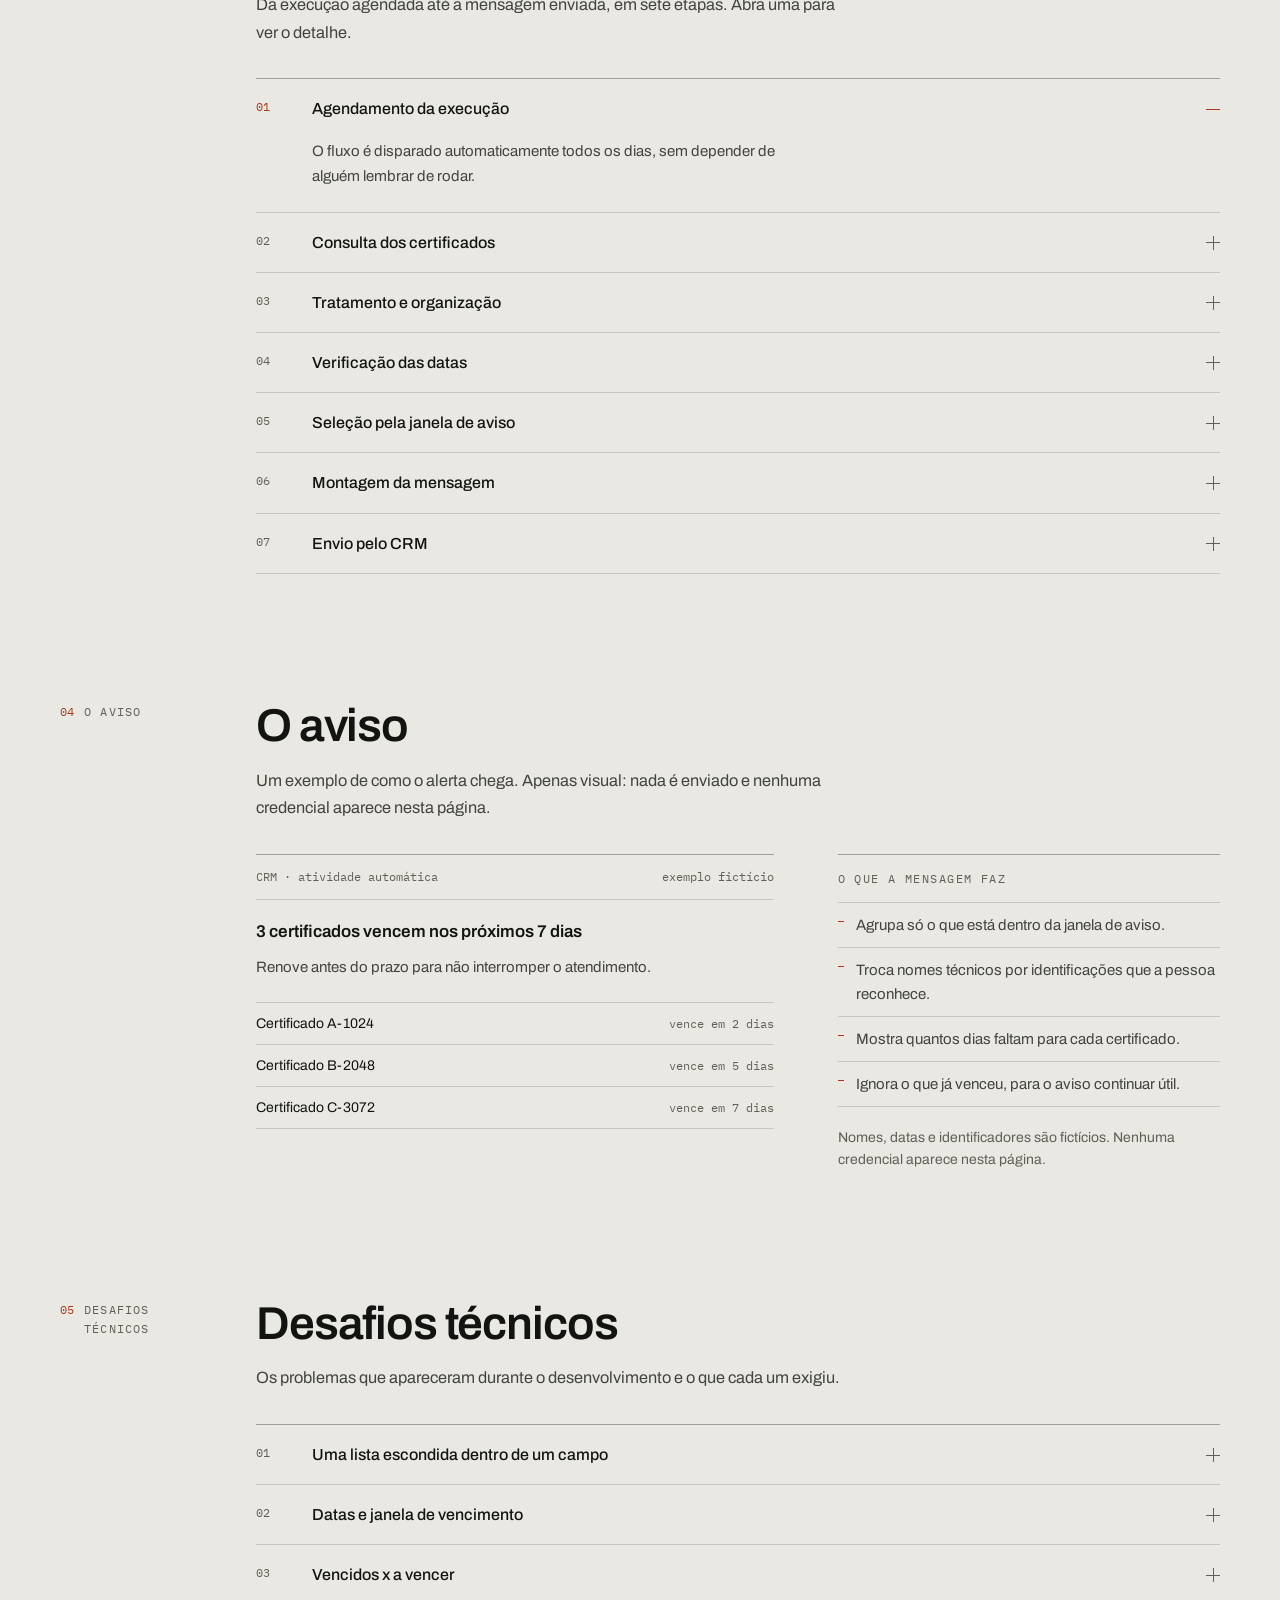
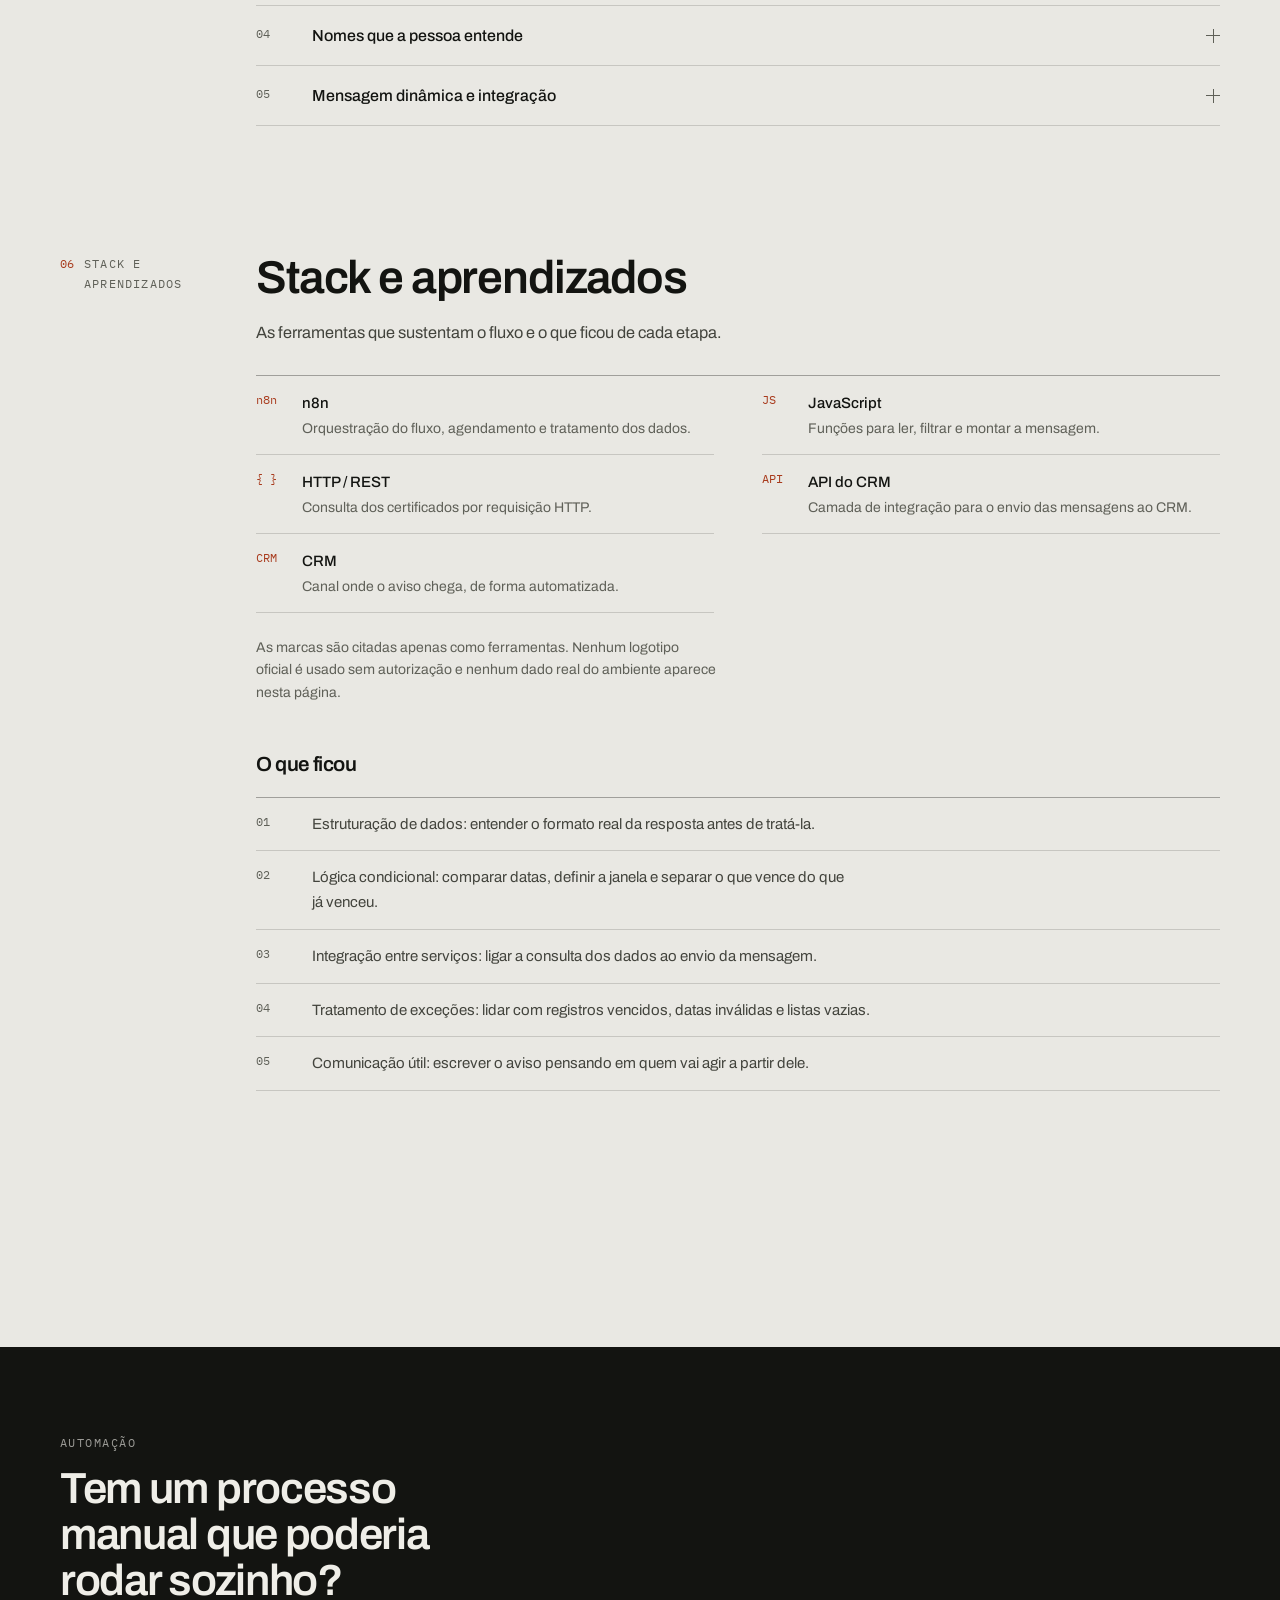
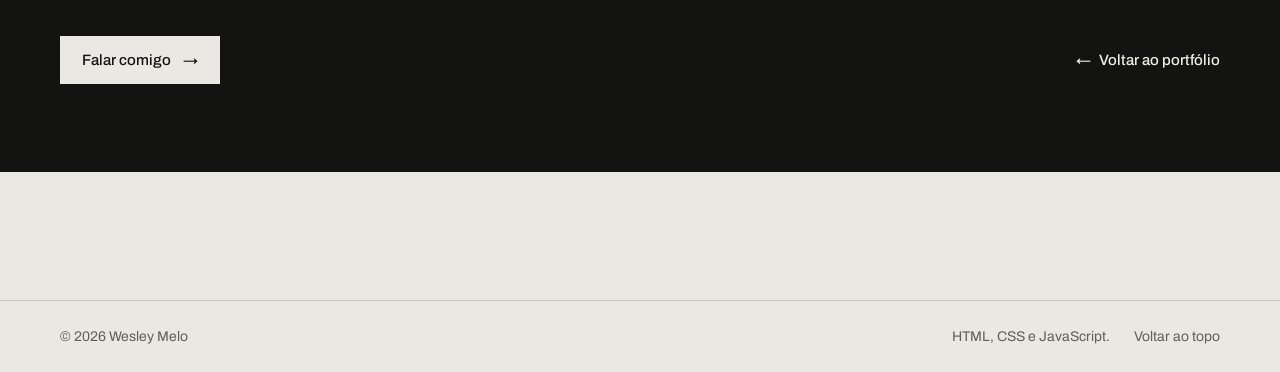
==== commit 56cb333a: "rebuild: index.html e certificados.html no conceito manual tecnico de operacoes" ====
--- a/certificados.html
+++ b/certificados.html
@@ -1,967 +1,396 @@
-<!DOCTYPE html>
-<html lang="pt-BR" data-theme="light">
-<head>
-  <meta charset="UTF-8">
-  <meta name="viewport" content="width=device-width, initial-scale=1.0">
-  <title>Automação de Certificados Pix · Wesley Melo</title>
-  <meta name="description" content="Estudo de caso: automação em n8n que acompanha o vencimento de certificados digitais do Pix e envia alertas automáticos pelo CRM.">
-  <meta name="author" content="Wesley Melo">
-  <meta name="theme-color" content="#0B0B0D">
-  <meta property="og:type" content="article">
-  <meta property="og:locale" content="pt_BR">
-  <meta property="og:title" content="Automação de Certificados Pix · Wesley Melo">
-  <meta property="og:description" content="Do primeiro erro de dados até um aviso que chega no celular. Estudo de caso de automação com n8n.">
-  <!-- O site abre sempre no escuro, antes de qualquer pintura da tela -->
-  <script>document.documentElement.dataset.theme="dark";</script>
-  <link rel="preconnect" href="https://fonts.googleapis.com">
-  <link rel="preconnect" href="https://fonts.gstatic.com" crossorigin>
-  <link href="https://fonts.googleapis.com/css2?family=Geist:wght@300;400;500;600;700&family=Geist+Mono:wght@400;500&display=swap" rel="stylesheet">
-  <!-- ============================================================
-    ESTUDO DE CASO · Automação de Certificados Pix
-    Página independente, mesmo sistema visual do portfólio
-    (monocromático, claro/escuro). Sem build, sem npm.
-  ============================================================ -->
-  <style>
-    /* ============ TOKENS ============ */
-    :root{
-      --paper:#F2F2F0; --paper-2:#E9E9E6; --paper-3:#E0E0DC;
-      --surface:#FAFAF8;
-      --ink:#0C0C0D; --ink-2:#43434A; --ink-3:#6B6B73;
-      --line:rgba(12,12,13,.16); --line-soft:rgba(12,12,13,.09); --line-hard:rgba(12,12,13,.5);
-      --inv-bg:#0C0C0D; --inv-ink:#F2F2F0;
-      --menu:#FAFAF8; --badge-bg:#0C0C0D; --badge-fg:#F2F2F0;
-      --status:#2E7D5B;
-      --chat-box:#FAFAF8; --chat-wall:#E9E9E6; --chat-bubble:#FAFAF8;
-      --avatar-bg:#0C0C0D; --avatar-fg:#F2F2F0;
-      --font:"Geist","SF Pro Text",-apple-system,BlinkMacSystemFont,"Segoe UI",Arial,sans-serif;
-      --mono:"Geist Mono",ui-monospace,"SF Mono",Menlo,Consolas,monospace;
-      --ease:cubic-bezier(.16,1,.3,1);
-      --max:1180px; --nav-h:60px;
-      --shadow:0 1px 2px rgba(12,12,13,.05);
-    }
-    [data-theme="dark"]{
-      --paper:#0B0B0D; --paper-2:#17171A; --paper-3:#212125;
-      --surface:transparent;
-      --ink:#F1F1EE; --ink-2:#B4B4B8; --ink-3:#82828A;
-      --line:rgba(241,241,238,.14); --line-soft:rgba(241,241,238,.08); --line-hard:rgba(241,241,238,.5);
-      --inv-bg:#F1F1EE; --inv-ink:#0C0C0D;
-      --menu:#141416; --badge-bg:#1F1F22; --badge-fg:#F1F1EE;
-      --status:#5FBE92;
-      --chat-box:transparent; --chat-wall:transparent; --chat-bubble:transparent;
-      --avatar-bg:#1A1A1D; --avatar-fg:#F1F1EE;
-      --shadow:0 1px 2px rgba(0,0,0,.5);
-    }
-
-    /* ============ BASE ============ */
-    *,*::before,*::after{box-sizing:border-box}
-    html{scroll-behavior:smooth;scroll-padding-top:calc(var(--nav-h) + 20px)}
-    body{
-      margin:0;font-family:var(--font);background:var(--paper);color:var(--ink);
-      -webkit-font-smoothing:antialiased;text-rendering:optimizeLegibility;line-height:1.5;
-      transition:background-color .4s var(--ease),color .4s var(--ease);
-      animation:fade .35s var(--ease) both;
-    }
-    @keyframes fade{from{opacity:0}to{opacity:1}}
-    ::selection{background:var(--ink);color:var(--paper)}
-    a{color:inherit;text-decoration:none}
-    :focus-visible{outline:2px solid var(--ink);outline-offset:3px}
-    .skip{position:absolute;left:14px;top:-60px;z-index:400;background:var(--inv-bg);color:var(--inv-ink);
-      padding:10px 18px;font-size:14px;font-weight:600;text-decoration:none;transition:top .2s var(--ease)}
-    .skip:focus{top:12px}
-    h1,h2,h3{letter-spacing:-.035em;line-height:1.04;margin:0;font-weight:600}
-    p{margin:0}
-    .wrap{max-width:var(--max);margin:0 auto;padding:0 28px}
-    .mono{font-family:var(--mono);font-size:11.5px;letter-spacing:.14em;text-transform:uppercase;color:var(--ink-3)}
-    .lede{color:var(--ink-2);font-size:clamp(1rem,1.35vw,1.08rem);line-height:1.7;max-width:64ch}
-
-    /* ============ FUNDO ============ */
-    .mesh{position:fixed;inset:0;z-index:0;pointer-events:none;opacity:.5;
-      background-image:radial-gradient(circle at 1px 1px, var(--line) 1px, transparent 0);
-      background-size:28px 28px;
-      -webkit-mask-image:radial-gradient(120% 80% at 50% 0%, #000 0%, transparent 62%);
-      mask-image:radial-gradient(120% 80% at 50% 0%, #000 0%, transparent 62%)}
-    .site{position:relative;z-index:1}
-
-    /* ============ NAV ============ */
-    .nav{position:fixed;inset:0 0 auto 0;height:var(--nav-h);z-index:100;
-      background:var(--paper);transition:background .3s var(--ease)}
-    .nav-in{max-width:var(--max);margin:0 auto;padding:0 28px;height:var(--nav-h);display:flex;align-items:center;gap:20px}
-    .brand{display:flex;align-items:center;gap:11px;text-decoration:none;font-weight:600;font-size:14.5px;letter-spacing:-.01em}
-    .brand-mark{width:26px;height:26px;flex:none;border:0;display:inline-flex;
-      align-items:center;justify-content:center;font-size:11px;font-weight:600;letter-spacing:.02em;
-      transition:background .25s var(--ease),color .25s}
-    .brand:hover .brand-mark{background:var(--inv-bg);color:var(--inv-ink)}
-    .links{display:flex;gap:2px;list-style:none;margin:0;padding:0}
-    .links a{text-decoration:none;font-size:13.5px;font-weight:450;color:var(--ink-2);padding:7px 13px;
-      border-radius:2px;position:relative;transition:color .2s}
-    .links a::after{content:"";position:absolute;left:13px;right:13px;bottom:4px;height:1px;background:currentColor;
-      transform:scaleX(0);transform-origin:0 50%;transition:transform .3s var(--ease)}
-    .links a:hover{color:var(--ink)}
-    .links a:hover::after{transform:scaleX(1)}
-    .nav-act{margin-left:auto;display:flex;align-items:center;gap:8px}
-    /* controle segmentado: só o ícone/texto, sem fundo e sem quadrado */
-    .seg{display:inline-flex;align-items:center;gap:2px}
-    .seg button{position:relative;display:inline-flex;align-items:center;justify-content:center;
-      min-width:34px;height:34px;padding:0 11px;background:none;border:0;color:var(--ink-3);
-      font-family:var(--mono);font-size:11px;letter-spacing:.14em;cursor:pointer;
-      transition:color .22s var(--ease)}
-    .seg button:hover{color:var(--ink)}
-    .seg button[aria-pressed="true"]{color:var(--ink)}
-    .seg button[aria-pressed="true"]::after{content:"";position:absolute;left:50%;bottom:3px;
-      width:3px;height:3px;border-radius:50%;background:var(--ink);transform:translateX(-50%)}
-    .seg.seg-icon button{padding:0;width:33px}
-    .seg svg{width:15px;height:15px;display:block}
-    .tgl{border:0;background:none;color:var(--ink);width:34px;height:34px;cursor:pointer;
-      display:inline-flex;align-items:center;justify-content:center;transition:background .2s,color .2s}
-    .tgl:hover{background:var(--inv-bg);color:var(--inv-ink)}
-    .back-link{display:inline-flex;align-items:center;gap:8px;font-size:13.5px;color:var(--ink-2);
-      background:var(--surface);padding:8px 14px;transition:background .2s,color .2s}
-    .back-link:hover{background:var(--inv-bg);color:var(--inv-ink)}
-    .nav .back-link{display:none}
-    @media(max-width:820px){
-      .links{display:none}
-      .nav .back-link{display:inline-flex}
-    }
-
-    /* ============ ESTRUTURA ============ */
-    section{padding:96px 0;position:relative}
-    @media(max-width:768px){section{padding:64px 0}}
-    .sec{display:grid;grid-template-columns:132px 1fr;gap:40px;align-items:start}
-    @media(max-width:860px){.sec{grid-template-columns:1fr;gap:22px}}
-    .sec-num{font-family:var(--mono);font-size:44px;line-height:1;color:var(--ink-3);letter-spacing:-.04em;user-select:none}
-    [data-theme="dark"] .sec-num{color:var(--ink-3)}
-    .sec h2{font-size:clamp(1.9rem,4vw,3rem);font-weight:600;letter-spacing:-.04em}
-    .sec-head{margin-bottom:44px}
-    .sec-head .lede{margin-top:16px}
-    .rule{height:1px;background:var(--line)}
-
-    /* ============ HERO DO ESTUDO ============ */
-    .hero{padding:calc(var(--nav-h) + 72px) 0 0;position:relative}
-    .hero-back{margin-bottom:30px}
-    .hero h1{font-size:clamp(2.2rem,5.4vw,4rem);font-weight:600;letter-spacing:-.04em;line-height:1}
-    .hero h1 .l2{display:block;color:var(--ink-3)}
-    .hero .lede{margin-top:20px}
-    .hero-meta{display:flex;flex-wrap:wrap;gap:26px;margin-top:30px}
-    .hero-meta div{display:flex;flex-direction:column;gap:3px}
-    .hero-meta .mono{font-size:11px}
-    .hero-meta b{font-size:14.5px;font-weight:550}
-    .case-tags{display:flex;flex-wrap:wrap;gap:8px;margin-top:24px}
-    .tag{font-family:var(--mono);font-size:11px;letter-spacing:.08em;text-transform:uppercase;
-      color:var(--ink-3);padding:0}
-    .tag.concept{background:var(--badge-bg);color:var(--badge-fg);padding:5px 10px;border-radius:2px}
-    .hero-strip{margin-top:64px;padding:16px 0;
-      display:flex;flex-wrap:wrap;gap:10px 28px;align-items:center}
-    .hero-strip .mono{font-size:12px;color:var(--ink-2)}
-
-    /* ============ RESUMO (fatos) ============ */
-    .facts{display:grid;grid-template-columns:repeat(4,1fr);gap:26px}
-    @media(max-width:1000px){.facts{grid-template-columns:repeat(2,1fr);gap:22px}}
-    @media(max-width:560px){.facts{grid-template-columns:1fr}}
-    .fact b{display:block;font-family:var(--mono);font-size:11px;letter-spacing:.14em;
-      text-transform:uppercase;color:var(--ink-3);margin-bottom:10px}
-    .fact h3{font-size:1.02rem;font-weight:600;letter-spacing:-.02em;margin-bottom:6px}
-    .fact p{font-size:14px;color:var(--ink-2);line-height:1.6}
-
-    /* ============ CAPTURAS ============ */
-    .shots{display:grid;grid-template-columns:repeat(3,1fr);gap:26px;align-items:start}
-    @media(max-width:900px){.shots{grid-template-columns:repeat(2,1fr)}}
-    @media(max-width:600px){.shots{grid-template-columns:1fr}}
-    .shot{margin:0;overflow:hidden}
-    .shot-wide{grid-column:1/-1}
-    .shot img{display:block;width:100%;height:auto}
-    [data-theme="light"] .shot img{filter:invert(1) hue-rotate(180deg)}
-    .shot figcaption{margin-top:12px;font-size:13.5px;color:var(--ink-2);line-height:1.55}
-    .shot-note{margin-top:22px;font-size:12.5px;color:var(--ink-3);max-width:64ch}
-
-    /* ============ VISÃO GERAL ============ */
-    .case-lead{display:grid;grid-template-columns:1.3fr .7fr;gap:40px;align-items:start;margin-top:8px}
-    @media(max-width:860px){.case-lead{grid-template-columns:1fr;gap:26px}}
-    .case-panel{background:var(--surface);padding:20px 20px 12px}
-    .case-panel > .mono{display:block;padding-bottom:8px}
-    .case-panel dl{margin:0}
-    .case-panel dl > div{display:flex;justify-content:space-between;gap:16px;align-items:baseline;padding:10px 0}
-    .case-panel dt{font-family:var(--mono);font-size:11px;letter-spacing:.1em;text-transform:uppercase;color:var(--ink-3)}
-    .case-panel dd{margin:0;font-size:13px;font-weight:500;text-align:right}
-
-    .case-block{margin-top:60px}
-    .case-block > h3{font-size:1.12rem;font-weight:600;letter-spacing:-.02em;display:flex;align-items:baseline;gap:12px}
-    .case-block > h3 .mono{font-size:11px}
-    .case-block > p{margin-top:12px}
-
-    /* ============ FLUXO ============ */
-    .flow{position:relative;margin-top:30px}
-    .flow-rail{position:absolute;left:0;right:0;top:17px;height:1px;background:var(--line)}
-    .flow-pulse{position:absolute;top:-2.5px;left:0;width:6px;height:6px;border-radius:50%;background:var(--ink);transition:left .5s var(--ease)}
-    .flow-nodes{display:grid;grid-template-columns:repeat(7,1fr);gap:6px;position:relative}
-    .flow-node{background:none;border:0;padding:0;color:inherit;font:inherit;cursor:pointer;display:flex;flex-direction:column;align-items:center;gap:10px;text-align:center}
-    .flow-node:focus-visible{outline:2px solid var(--ink);outline-offset:4px}
-    .flow-dot{width:34px;height:34px;flex:none;border:0;background:var(--surface);display:inline-flex;align-items:center;justify-content:center;font-family:var(--mono);font-size:11px;color:var(--ink-3);transition:background .28s var(--ease),color .28s,transform .28s var(--ease)}
-    .flow-node:hover .flow-dot{color:var(--ink);transform:translateY(-2px)}
-    .flow-node[aria-selected="true"] .flow-dot{background:var(--inv-bg);color:var(--inv-ink)}
-    .flow-label{font-size:12px;color:var(--ink-2);line-height:1.35}
-    .flow-node[aria-selected="true"] .flow-label{color:var(--ink)}
-    @media(max-width:860px){
-      .flow-rail,.flow-pulse{display:none}
-      .flow-nodes{grid-template-columns:1fr;gap:0;position:relative}
-      .flow-nodes::before{content:"";position:absolute;left:21px;top:24px;bottom:24px;width:1px;background:var(--line)}
-      .flow-node{position:relative;z-index:1;flex-direction:row;align-items:center;gap:14px;text-align:left;padding:12px 4px}
-      .flow-node[aria-selected="true"]{background:var(--surface)}
-      .flow-label{font-size:14px}
-    }
-    .flow-detail{margin-top:28px;background:var(--surface);padding:24px;display:grid;gap:10px}
-    .flow-detail .mono{font-size:11px}
-    .flow-detail h3{font-size:1.05rem;font-weight:600}
-    .flow-detail p{font-size:14.5px;color:var(--ink-2);line-height:1.7;max-width:68ch}
-    .flow-detail > *{animation:fdIn .4s var(--ease) both}
-    @keyframes fdIn{from{opacity:0;transform:translateY(8px)}to{opacity:1;transform:none}}
-
-    /* ============ DEMONSTRAÇÃO ============ */
-    .demo-grid{display:grid;grid-template-columns:1fr 1fr;gap:40px;align-items:start;margin-top:24px}
-    @media(max-width:900px){.demo-grid{grid-template-columns:1fr;gap:26px}}
-    .chat{background:var(--chat-box);max-width:460px}
-    .chat-top{display:flex;align-items:center;gap:12px;padding:14px 16px}
-    .chat-av{width:34px;height:34px;flex:none;border:0;background:var(--avatar-bg);color:var(--avatar-fg);display:inline-flex;align-items:center;justify-content:center;font-family:var(--mono);font-size:11px}
-    .chat-top b{display:block;font-size:14px;font-weight:550}
-    .chat-top small{display:block;font-size:12px;color:var(--ink-3)}
-    .chat-body{padding:18px;background:var(--chat-wall)}
-    .chat-bubble{background:var(--chat-bubble);padding:16px 16px 12px;font-size:13.5px;line-height:1.6;color:var(--ink-2)}
-    .chat-bubble > b{display:block;font-size:13px;color:var(--ink);margin-bottom:8px}
-    .chat-bubble ul{list-style:none;margin:12px 0 0;padding:0;display:grid;gap:8px}
-    .chat-bubble li{display:flex;justify-content:space-between;gap:12px;padding-bottom:8px}
-    .chat-bubble li:last-child{border-bottom:0}
-    .chat-bubble li b{font-weight:600;color:var(--ink)}
-    .chat-bubble li span{color:var(--ink-3);font-family:var(--mono);font-size:12px;white-space:nowrap}
-    .chat-foot{margin-top:14px;font-size:12px;color:var(--ink-3)}
-    .demo-notes{background:var(--surface);padding:22px}
-    .demo-notes h3{font-size:13px;font-family:var(--mono);font-weight:500;letter-spacing:.1em;text-transform:uppercase;color:var(--ink-3);margin:0 0 12px}
-    .demo-notes li{list-style:none;display:grid;grid-template-columns:20px 1fr;gap:10px;font-size:14px;color:var(--ink-2);padding:9px 0}
-    .demo-notes ul{margin:0;padding:0}
-    .demo-notes li:last-child{border-bottom:0}
-    .demo-notes li b{color:var(--ink);font-weight:600}
-
-    /* ============ DESAFIOS ============ */
-    .challenges{margin-top:24px}
-    .challenge{}
-    .challenge > button{width:100%;background:none;border:0;font:inherit;color:inherit;text-align:left;cursor:pointer;display:grid;grid-template-columns:28px 1fr 20px;gap:16px;align-items:start;padding:20px 8px;transition:background .28s var(--ease)}
-    .challenge > button:hover{background:var(--surface)}
-    .challenge > button:focus-visible{outline:2px solid var(--ink);outline-offset:-2px}
-    .challenge .ch-n{font-family:var(--mono);font-size:11px;color:var(--ink-3);padding-top:3px}
-    .challenge .ch-t{font-size:15px;font-weight:550}
-    .challenge .ch-x{font-family:var(--mono);font-size:16px;color:var(--ink-3);line-height:1;justify-self:end;transition:transform .3s var(--ease)}
-    .challenge[data-open="true"] .ch-x{transform:rotate(45deg)}
-    .challenge .ch-d{max-height:0;opacity:0;overflow:hidden;transition:max-height .45s var(--ease),opacity .3s var(--ease),padding .3s var(--ease);padding:0 40px 0 52px}
-    .challenge[data-open="true"] .ch-d{max-height:320px;opacity:1;padding-bottom:22px}
-    .challenge .ch-d p{font-size:14px;color:var(--ink-2);line-height:1.7;max-width:66ch}
-
-    /* ============ TECNOLOGIAS ============ */
-    .tech-grid{display:grid;grid-template-columns:repeat(5,1fr);gap:12px;margin-top:24px}
-    @media(max-width:900px){.tech-grid{grid-template-columns:repeat(2,1fr)}}
-    @media(max-width:440px){.tech-grid{grid-template-columns:1fr}}
-    .tech{background:var(--surface);padding:18px;display:grid;gap:12px;transition:transform .3s var(--ease),box-shadow .3s}
-    .tech:hover{transform:translateY(-3px);box-shadow:0 12px 30px rgba(12,12,13,.08)}
-    [data-theme="dark"] .tech:hover{box-shadow:0 12px 30px rgba(0,0,0,.5)}
-    .mono-tile{width:40px;height:40px;border:0;background:var(--paper-2);display:inline-flex;align-items:center;justify-content:center;font-family:var(--mono);font-size:12px;transition:background .28s var(--ease),color .28s}
-    .tech:hover .mono-tile{background:var(--inv-bg);color:var(--inv-ink)}
-    .tech b{font-size:13.5px;font-weight:550}
-    .tech small{font-size:12.5px;color:var(--ink-2);line-height:1.5}
-    .tech-note{margin-top:14px;font-size:12.5px;color:var(--ink-2)}
-
-    /* ============ APRENDIZADOS ============ */
-    .principles{margin-top:24px;padding:0}
-    .principles li{list-style:none;display:grid;grid-template-columns:56px 1fr;gap:20px;padding:20px 0}
-    .principles b{font-family:var(--mono);font-size:11px;letter-spacing:.1em;color:var(--ink-3);padding-top:4px}
-    .principles p{font-size:14.5px;color:var(--ink-2);line-height:1.65}
-
-    /* ============ RODAPÉ ============ */
-    .case-foot{margin-top:60px;background:var(--surface);padding:clamp(24px,4vw,40px);
-      display:flex;justify-content:space-between;gap:24px;align-items:center;flex-wrap:wrap}
-    .case-foot h2{font-size:1.2rem;font-weight:600}
-    .case-foot p{font-size:14px;color:var(--ink-2);margin-top:6px;max-width:52ch}
-    .case-foot-actions{display:flex;gap:10px;flex-wrap:wrap;padding:6px}
-    .btn{display:inline-flex;align-items:center;gap:10px;min-height:44px;padding:0 2px;font-size:14.5px;font-weight:550;
-      cursor:pointer;border:0;background:none;white-space:nowrap;
-      transition:color .22s var(--ease),opacity .22s var(--ease),transform .18s var(--ease)}
-    .btn:active{transform:translateY(1px)}
-    .btn-p{color:var(--ink)}
-    .btn-p:hover{opacity:.66}
-    .btn-g{color:var(--ink-3)}
-    .btn-g:hover{color:var(--ink)}
-    footer{padding:26px 0;position:relative;z-index:1}
-    .foot{display:flex;gap:16px;flex-wrap:wrap;align-items:center;font-size:12.5px;color:var(--ink-3)}
-    .foot .grow{flex:1}
-    .foot a{color:var(--ink-3);text-decoration:none}
-    .foot a:hover{color:var(--ink)}
-    .foot .status{color:var(--status)}
-
-    /* ============ REVEAL ============ */
-  @media (prefers-reduced-motion:no-preference){
-    .rv{opacity:0;transform:translateY(18px);transition:opacity .7s var(--ease),transform .7s var(--ease)}
-    .rv.in{opacity:1;transform:none}
-  }
-    @media (prefers-reduced-motion:reduce){
-      html{scroll-behavior:auto}
-      *,*::before,*::after{animation:none!important;transition:none!important}
-      .rv{opacity:1!important;transform:none!important}
-    }
-  </style>
-</head>
-<body>
-  <a class="skip" href="#conteudo" data-i18n="skip">Pular para o conteúdo</a>
-  <div class="mesh" aria-hidden="true"/></div>
-
-  <header class="nav" id="topnav">
-    <div class="nav-in">
-      <a class="brand" href="index.html">
-        <span class="brand-mark" aria-hidden="true">WM</span>Wesley Melo
-      </a>
-      <nav aria-label="Navegação do estudo de caso" data-i18n-aria="navStudy">
-        <ul class="links">
-          <li><a href="#visao" data-i18n="navVisao">Resumo</a></li>
-          <li><a href="#capturas" data-i18n="navCapturas">O fluxo</a></li>
-          <li><a href="#funciona" data-i18n="navFunciona">Como funciona</a></li>
-          <li><a href="#demo" data-i18n="navDemo">Demonstração</a></li>
-          <li><a href="#desafios" data-i18n="navDesafios">Desafios</a></li>
-          <li><a href="#tecnologias" data-i18n="navTecnologias">Tecnologias</a></li>
-        </ul>
-      </nav>
-      <div class="nav-act">
-        <a class="back-link" href="index.html" data-i18n="backPortfolio">← Portfólio</a>
-        <div class="seg" role="group" aria-label="Idioma" id="langSeg" data-i18n-aria="nav.lang">
-          <button type="button" data-lang="pt" aria-pressed="true" title="Português" lang="pt-BR">PT</button>
-          <button type="button" data-lang="en" aria-pressed="false" title="English" lang="en">EN</button>
-        </div>
-        <div class="seg seg-icon" role="group" aria-label="Tema" id="themeSeg" data-i18n-aria="nav.theme">
-          <button type="button" data-theme="light" aria-pressed="true" aria-label="Modo claro" title="Modo claro" data-i18n-title="nav.light"></button>
-          <button type="button" data-theme="dark" aria-pressed="false" aria-label="Modo escuro" title="Modo escuro" data-i18n-title="nav.dark"></button>
-        </div>
-      </div>
-    </div>
-  </header>
-
-  <div class="site">
-    <main id="conteudo">
-      <!-- ===== HERO ===== -->
-      <section class="hero" aria-labelledby="case-title">
-        <div class="wrap">
-          <p class="hero-back"><a class="back-link" href="index.html" style="display:inline-flex" data-i18n="backTop">← Voltar ao portfólio</a></p>
-          <h1 id="case-title"><span data-i18n="heroTitle1">Automação de</span><br/><span class="l2" data-i18n="heroTitle2">Certificados Pix</span></h1>
-          <p class="lede" data-i18n="heroLede">Do primeiro erro de dados até um aviso que chega no celular de quem precisa agir. Tudo descrito sem nomes de empresas, sistemas ou dados reais.</p>
-          <div class="case-tags" id="caseTags"></div>
-        </div>
-      </section>
-
-      <!-- ===== RESUMO (fatos) ===== -->
-      <section id="visao" aria-labelledby="visao-title">
-        <div class="wrap">
-          <div class="sec">
-            <div class="sec-num" aria-hidden="true">01</div>
-            <div>
-              <div class="sec-head">
-                <h2 id="visao-title" data-i18n="visaoTitle">Em resumo</h2>
-              </div>
-              <div class="facts" id="facts"></div>
-              <div class="case-lead" style="margin-top:44px">
-                <div>
-                  <p class="lede" data-i18n="visaoLede2">A proposta foi transformar esse acompanhamento em um fluxo automático que roda todos os dias, consulta a fonte de dados, verifica quais certificados estão próximos do vencimento e envia o aviso pelo CRM com antecedência de até 7 dias.</p>
-                </div>
-                <aside class="case-panel" aria-label="Ficha técnica do projeto" data-i18n-aria="panelAria">
-                  <span class="mono" data-i18n="fichaLabel">Ficha técnica</span>
-                  <dl id="casePanel"></dl>
-                </aside>
-              </div>
-            </div>
-          </div>
-        </div>
-      </section>
-
-      <!-- ===== CAPTURAS ===== -->
-      <section id="capturas" aria-labelledby="capturas-title">
-        <div class="wrap">
-          <div class="sec">
-            <div class="sec-num" aria-hidden="true">02</div>
-            <div>
-              <div class="sec-head">
-                <h2 id="capturas-title" data-i18n="shotsTitle">O fluxo na prática</h2>
-                <p class="lede" data-i18n="shotsLede">As quatro etapas do fluxo, como estão configuradas no n8n.</p>
-              </div>
-              <div class="shots" id="shots"></div>
-              <p class="shot-note" data-i18n="shotNote">Capturas editadas antes de publicar: endpoints internos, chaves de acesso e dados de exemplo foram removidos.</p>
-            </div>
-          </div>
-        </div>
-      </section>
-
-      <!-- ===== COMO FUNCIONA ===== -->
-      <section id="funciona" aria-labelledby="funciona-title">
-        <div class="wrap">
-          <div class="sec">
-            <div class="sec-num" aria-hidden="true">03</div>
-            <div>
-              <div class="sec-head">
-                <h2 id="funciona-title" data-i18n="funcionaTitle">Como funciona</h2>
-                <p class="lede" data-i18n="funcionaLede">Da execução agendada até a mensagem enviada, em 7 etapas. Selecione uma etapa para ver o detalhe.</p>
-              </div>
-              <div class="flow">
-                <div class="flow-rail" aria-hidden="true"><span class="flow-pulse" id="flowPulse"></span></div>
-                <div className="flow-nodes" role="tablist" aria-label="Etapas da automação" id="flowNodes" data-i18n-aria="flowAria"></div>
-                <div class="flow-detail" id="flowDetail" role="tabpanel" aria-live="polite"></div>
-              </div>
-            </div>
-          </div>
-        </div>
-      </section>
-
-      <!-- ===== DEMONSTRAÇÃO ===== -->
-      <section id="demo" aria-labelledby="demo-title">
-        <div class="wrap">
-          <div class="sec">
-            <div class="sec-num" aria-hidden="true">04</div>
-            <div>
-              <div class="sec-head">
-                <h2 id="demo-title" data-i18n="demoTitle">Demonstração</h2>
-                <p class="lede" data-i18n="demoLede">Exemplo de como o alerta chega. Apenas visual: nada é enviado e nenhuma credencial aparece nesta página.</p>
-              </div>
-              <div class="demo-grid">
-                <div class="chat">
-                  <div class="chat-top">
-                    <span class="chat-av" aria-hidden="true">CRM</span>
-                    <div><b data-i18n="chatName">Alertas de certificados</b><small data-i18n="chatSub">mensagem automática · exemplo</small></div>
-                  </div>
-                  <div class="chat-body">
-                    <div class="chat-bubble">
-                      <b data-i18n="chatTitle">Alerta de vencimento</b>
-                      <span id="chatCount"></span>
-                      <ul id="chatList"></ul>
-                      <p class="chat-foot" data-i18n="chatFoot">Mensagem gerada automaticamente. Exemplo com dados fictícios.</p>
-                    </div>
-                  </div>
-                </div>
-                <aside class="demo-notes">
-                  <h3 data-i18n="notesTitle">O que a mensagem faz</h3>
-                  <ul>
-                    <li><span aria-hidden="true">→</span><span data-i18n="note1"><b>Agrupa</b> somente os certificados dentro do prazo de aviso.</span></li>
-                    <li><span aria-hidden="true">→</span><span data-i18n="note2">Troca <b>nomes técnicos</b> por identificações que a pessoa reconhece.</span></li>
-                    <li><span aria-hidden="true">→</span><span data-i18n="note3">Mostra <b>quantos dias faltam</b> para cada um vencer.</span></li>
-                    <li><span aria-hidden="true">→</span><span data-i18n="note4">Ignora o que já venceu, para o aviso continuar <b>útil</b>.</span></li>
-                  </ul>
-                </aside>
-              </div>
-            </div>
-          </div>
-        </div>
-      </section>
-
-      <!-- ===== DESAFIOS ===== -->
-      <section id="desafios" aria-labelledby="desafios-title">
-        <div class="wrap">
-          <div class="sec">
-            <div class="sec-num" aria-hidden="true">05</div>
-            <div>
-              <div class="sec-head">
-                <h2 id="desafios-title" data-i18n="desafiosTitle">Desafios técnicos</h2>
-                <p class="lede" data-i18n="desafiosLede">Os problemas que apareceram durante o desenvolvimento e o que cada um exigiu. Selecione para abrir.</p>
-              </div>
-              <div class="challenges" id="challenges"></div>
-            </div>
-          </div>
-        </div>
-      </section>
-
-      <!-- ===== TECNOLOGIAS ===== -->
-      <section id="tecnologias" aria-labelledby="tec-title">
-        <div class="wrap">
-          <div class="sec">
-            <div class="sec-num" aria-hidden="true">06</div>
-            <div>
-              <div class="sec-head">
-                <h2 id="tec-title" data-i18n="tecTitle">Tecnologias utilizadas</h2>
-                <p class="lede" data-i18n="tecLede">As ferramentas que sustentam o fluxo, da consulta dos dados até o envio da mensagem.</p>
-              </div>
-              <div class="tech-grid" id="techGrid"></div>
-              <p class="tech-note" data-i18n="techNote">As marcas aparecem apenas como ferramentas. Nenhum logo oficial é usado sem autorização e nenhum dado real do ambiente é exposto.</p>
-
-              <div class="case-block">
-                <h3><span data-i18n="learnLabel">Aprendizados</span></h3>
-                <ol class="principles" id="learnings"></ol>
-              </div>
-            </div>
-          </div>
-        </div>
-      </section>
-
-      <!-- ===== RODAPÉ DO ESTUDO ===== -->
-      <section aria-label="Navegação final" data-i18n-aria="navFinal">
-        <div class="wrap">
-          <div class="case-foot rv">
-            <div>
-              <h2 data-i18n="footTitle">Gostou do projeto?</h2>
-              <p data-i18n="footText">Volte ao portfólio para ver os outros trabalhos ou fale comigo sobre uma automação.</p>
-            </div>
-            <div class="case-foot-actions">
-              <a class="btn btn-p" href="index.html#contato" data-i18n="btnContato">Entrar em contato</a>
-              <a class="btn btn-g" href="index.html#projetos" data-i18n="btnProjetos">Ver projetos</a>
-            </div>
-          </div>
-        </div>
-      </section>
-    </main>
-
-    <footer>
-      <div class="wrap foot">
-        <span>© 2026 Wesley Melo</span>
-        <span class="mono status" data-i18n="footerStatus">● helpdesk · automação</span>
-        <span class="grow"></span>
-        <a href="index.html" data-i18n="footBack">← Voltar ao portfólio</a>
-      </div>
-    </footer>
-  </div>
-
-  <script>
-    /* ---------- DADOS (mesmos do portfólio, dados fictícios) ---------- */
-    /* ---------- DADOS (fictícios) EM DOIS IDIOMAS ---------- */
-    var CASE_TAGS = ["n8n","JavaScript","HTTP / REST","CRM"];
-
-    var COPY = {
-      pt: {
-        lang:"pt-BR", locale:"pt_BR",
-        title:"Automação de Certificados Pix · Wesley Melo",
-        desc:"Estudo de caso: automação em n8n que acompanha o vencimento de certificados digitais do Pix e envia alertas automáticos pelo CRM.",
-        ogDesc:"Do primeiro erro de dados até um aviso que chega no celular. Estudo de caso de automação com n8n.",
-        skip:"Pular para o conteúdo",
-        navVisao:"Resumo", navCapturas:"O fluxo", navFunciona:"Como funciona", navDemo:"Demonstração",
-        navDesafios:"Desafios", navTecnologias:"Tecnologias",
-        navStudy:"Navegação do estudo de caso", navFinal:"Navegação final",
-        panelAria:"Ficha técnica do projeto", flowAria:"Etapas da automação",
-        nav:{lang:"Idioma",theme:"Tema",light:"Modo claro",dark:"Modo escuro"},
-        visaoTitle:"Em resumo",
-        facts:[
-          {k:"Objetivo", t:"Avisar todo dia o que vence em até 7 dias",
-           d:"Um aviso que chega no CRM com o nome legível do certificado, a data e quantos dias faltam."},
-          {k:"Problema", t:"A checagem era manual",
-           d:"Alguém consultava a lista de certificados e precisava lembrar de avisar antes do prazo. Quando o aviso não saía, perdia-se a janela para renovar."},
-          {k:"Solução", t:"Um fluxo no n8n, todo dia",
-           d:"Agendamento diário, consulta por HTTP, filtro por JavaScript e envio pelo CRM. O aviso sai pronto, sem depender de alguém lembrar."},
-          {k:"Resultado", t:"O aviso passou a sair sozinho",
-           d:"Todo dia, no mesmo horário, com o nome de quem precisa agir. Quanto tempo isso economiza só dá para medir no uso real, então não invento número."}
-        ],
-        shotsTitle:"O fluxo na prática",
-        shotsLede:"As quatro etapas do fluxo, como estão configuradas no n8n.",
-        shotNote:"Capturas editadas antes de publicar: endpoints internos, chaves de acesso e dados de exemplo foram removidos.",
-        shots:[
-          {src:"assets/fluxo-n8n.png?v=7", wide:true,
-           cap:"O fluxo inteiro em quatro etapas: agendamento, consulta HTTP, tratamento em JavaScript e envio.",
-           alt:"Fluxo de automação no n8n com quatro etapas: agendamento, requisição HTTP, código em JavaScript e envio pelo CRM"},
-          {src:"assets/passo-consulta-http.png?v=7",
-           cap:"A consulta da lista de certificados por requisição HTTP, com autenticação.",
-           alt:"Nó de requisição HTTP do n8n com método GET e autenticação configurada"},
-          {src:"assets/passo-javascript.png?v=7",
-           cap:"O código que separa o que vence em 7 dias e monta a mensagem.",
-           alt:"Código JavaScript no n8n filtrando certificados e montando a mensagem de alerta"},
-          {src:"assets/passo-envio-crm.png?v=7",
-           cap:"O envio pelo CRM, com o cabeçalho de autenticação da API.",
-           alt:"Nó de requisição HTTP do n8n com método POST e cabeçalho de API para envio de mensagem"}
-        ],
-        backPortfolio:"← Portfólio", backTop:"← Voltar ao portfólio", footBack:"← Voltar ao portfólio",
-        heroTitle1:"Automação de", heroTitle2:"Certificados Pix",
-        heroLede:"Do primeiro erro de dados até um aviso que chega no celular de quem precisa agir. Tudo descrito sem nomes de empresas, sistemas ou dados reais.",
-        visaoLede2:"A proposta foi transformar esse acompanhamento em um fluxo automático que roda todos os dias, consulta a fonte de dados, verifica quais certificados estão próximos do vencimento e envia o aviso pelo CRM com antecedência de até 7 dias.",
-        fichaLabel:"Ficha técnica",
-        funcionaTitle:"Como funciona",
-        funcionaLede:"Da execução agendada até a mensagem enviada, em 7 etapas. Selecione uma etapa para ver o detalhe.",
-        etapa:"Etapa", de:"de",
-        demoTitle:"Demonstração",
-        demoLede:"Exemplo de como o alerta chega. Apenas visual: nada é enviado e nenhuma credencial aparece nesta página.",
-        chatName:"Alertas de certificados", chatSub:"mensagem automática · exemplo", chatTitle:"Alerta de vencimento",
-        chatCount:"{n} certificados vencem nos próximos 7 dias:",
-        chatFoot:"Mensagem gerada automaticamente. Exemplo com dados fictícios.",
-        notesTitle:"O que a mensagem faz",
-        note1:"<b>Agrupa</b> somente os certificados dentro do prazo de aviso.",
-        note2:"Troca <b>nomes técnicos</b> por identificações que a pessoa reconhece.",
-        note3:"Mostra <b>quantos dias faltam</b> para cada um vencer.",
-        note4:"Ignora o que já venceu, para o aviso continuar <b>útil</b>.",
-        desafiosTitle:"Desafios técnicos",
-        desafiosLede:"Os problemas que apareceram durante o desenvolvimento e o que cada um exigiu. Selecione para abrir.",
-        tecTitle:"Tecnologias utilizadas",
-        tecLede:"As ferramentas que sustentam o fluxo, da consulta dos dados até o envio da mensagem.",
-        techNote:"As marcas são citadas apenas como ferramentas. Nenhum logotipo oficial é usado sem autorização e nenhum dado real do ambiente aparece nesta página.",
-        learnLabel:"Aprendizados",
-        footTitle:"Gostou do projeto?",
-        footText:"Volte ao portfólio para ver o resto do meu trabalho ou fale comigo sobre uma automação.",
-        btnContato:"Entrar em contato", btnProjetos:"Ver projetos",
-        footerStatus:"● helpdesk · automação",
-        meta:[["Tipo","Automação em uso"],["Ambiente","n8n"],["Janela de aviso","até 7 dias"],["Saída","CRM"]],
-        panel:[
-          { k:"Ambiente", v:"n8n" },
-          { k:"Gatilho", v:"agendamento diário" },
-          { k:"Fonte dos dados", v:"API REST" },
-          { k:"Janela de aviso", v:"até 7 dias" },
-          { k:"Saída", v:"CRM" },
-          { k:"Dados do exemplo", v:"fictícios" }
-        ],
-        flow:[
-          { s:"Agendamento", t:"1. Agendamento da execução", d:"O fluxo é disparado automaticamente todos os dias, sem depender de alguém lembrar de rodar." },
-          { s:"Consulta", t:"2. Consulta dos certificados", d:"Uma chamada HTTP busca a lista de certificados na fonte de dados e devolve a resposta em JSON." },
-          { s:"Tratamento", t:"3. Tratamento e organização", d:"A resposta traz os registros dentro de um campo data. O fluxo percorre essa lista e organiza cada certificado." },
-          { s:"Datas", t:"4. Verificação das datas", d:"Cada certificado tem uma data de validade. O fluxo converte e compara essas datas com a data atual." },
-          { s:"Janela", t:"5. Seleção pela janela de aviso", d:"Ficam apenas os certificados que vencem nos próximos 7 dias. Os já vencidos são descartados." },
-          { s:"Mensagem", t:"6. Montagem da mensagem", d:"O texto é gerado dinamicamente, trocando nomes técnicos de arquivo por identificações compreensíveis." },
-          { s:"Envio", t:"7. Envio pelo CRM", d:"A mensagem sai pelo CRM através da API de integração, pronta para quem precisa agir." }
-        ],
-        challenges:[
-          { t:"Uma lista escondida dentro de um campo", d:"A consulta devolvia um único item com a lista de certificados dentro de um campo data. O fluxo procurava os registros no nível errado e não encontrava nada para processar. A correção começou por entender o formato real da resposta e percorrer a lista no lugar certo." },
-          { t:"Datas e janela de vencimento", d:"Comparar datas não bastava. Foi preciso considerar fuso horário, trabalhar com uma janela de até 7 dias e garantir que a comparação funcionasse independentemente do horário em que o fluxo rodasse." },
-          { t:"Vencidos x a vencer", d:"Separar o que já venceu do que ainda está dentro do período de alerta evitou dois problemas de uma vez: avisos inúteis sobre certificados passados e a ausência de aviso para os que realmente importavam." },
-          { t:"Nomes que a pessoa entende", d:"O retorno trazia nomes técnicos de arquivo. Na mensagem, eles foram trocados por identificações mais fáceis de reconhecer. Uma informação pode estar tecnicamente correta e ainda assim ser pouco útil para quem precisa agir." },
-          { t:"Mensagem dinâmica e integração", d:"A mensagem é montada conforme a quantidade e a urgência dos certificados, e o envio depende da integração com o CRM por meio da API de integração." }
-        ],
-        techs:[
-          { m:"n8n", n:"n8n", d:"Orquestração do fluxo, agendamento e tratamento dos dados." },
-          { m:"JS", n:"JavaScript", d:"Funções para ler, filtrar e montar a mensagem." },
-          { m:"{ }", n:"HTTP / REST", d:"Consulta dos certificados por requisição HTTP." },
-          { m:"API", n:"API do CRM", d:"Camada de integração para o envio das mensagens ao CRM." },
-          { m:"CRM", n:"CRM", d:"Canal onde o aviso chega, de forma automatizada." }
-        ],
-        learnings:[
-          "Estruturação de dados: entender o formato real da resposta antes de tratá-la.",
-          "Lógica condicional: comparar datas, definir a janela e separar o que vence do que já venceu.",
-          "Integração entre serviços: ligar a consulta dos dados ao envio da mensagem.",
-          "Tratamento de exceções: lidar com registros vencidos, datas inválidas e listas vazias.",
-          "Comunicação útil: escrever o aviso pensando em quem vai agir a partir dele."
-        ],
-        alerts:[
-          { id:"Certificado A-1024", when:"vence em 2 dias" },
-          { id:"Certificado B-2048", when:"vence em 5 dias" },
-          { id:"Certificado C-3072", when:"vence em 7 dias" }
-        ]
-      },
-      en: {
-        lang:"en", locale:"en_US",
-        title:"Pix Certificate Automation · Wesley Melo",
-        desc:"Case study: an n8n automation that tracks the expiry of Pix digital certificates and sends automatic alerts over CRM.",
-        ogDesc:"From the first data error to an alert that reaches the phone. An n8n automation case study.",
-        skip:"Skip to content",
-        navVisao:"In short", navCapturas:"The flow", navFunciona:"How it works", navDemo:"Demo",
-        navDesafios:"Challenges", navTecnologias:"Technologies",
-        navStudy:"Case study navigation", navFinal:"Final navigation",
-        panelAria:"Project technical sheet", flowAria:"Automation steps",
-        nav:{lang:"Language",theme:"Theme",light:"Light mode",dark:"Dark mode"},
-        visaoTitle:"In short",
-        facts:[
-          {k:"Objective", t:"Flag every day what expires within 7 days",
-           d:"An alert that lands on CRM with the readable certificate name, the date and the days left."},
-          {k:"Problem", t:"The check was manual",
-           d:"Someone had to look up the certificate list and remember to warn before the deadline. When the alert did not go out, the window to renew was lost."},
-          {k:"Solution", t:"An n8n flow, every day",
-           d:"Daily schedule, HTTP query, JavaScript filter and CRM delivery. The alert goes out ready, with nobody having to remember."},
-          {k:"Result", t:"The alert now goes out on its own",
-           d:"Every day, at the same time, naming whoever has to act. How much time that saves can only be measured in real use, so I am not inventing a number."}
-        ],
-        shotsTitle:"The flow in practice",
-        shotsLede:"The four steps of the flow, as they are configured in n8n.",
-        shotNote:"Screenshots were edited before publishing: internal endpoints, access keys and sample data were removed.",
-        shots:[
-          {src:"assets/fluxo-n8n.png?v=7", wide:true,
-           cap:"The whole flow in four steps: schedule, HTTP query, JavaScript processing and delivery.",
-           alt:"Automation flow in n8n with four steps: schedule, HTTP request, JavaScript code and CRM delivery"},
-          {src:"assets/passo-consulta-http.png?v=7",
-           cap:"The certificate list is queried over HTTP, with authentication.",
-           alt:"n8n HTTP request node with GET method and authentication configured"},
-          {src:"assets/passo-javascript.png?v=7",
-           cap:"The code that separates what expires within 7 days and builds the message.",
-           alt:"JavaScript code in n8n filtering certificates and building the alert message"},
-          {src:"assets/passo-envio-crm.png?v=7",
-           cap:"Delivery through CRM, with the API authentication header.",
-           alt:"n8n HTTP request node with POST method and API header for message delivery"}
-        ],
-        backPortfolio:"← Portfolio", backTop:"← Back to the portfolio", footBack:"← Back to the portfolio",
-        heroTitle1:"Automation of", heroTitle2:"Pix Certificates",
-        heroLede:"From the first data error to an alert that reaches the phone of whoever has to act. Everything described without company, system or real data names.",
-        visaoLede2:"The proposal was to turn that tracking into an automatic flow that runs every day, queries the data source, checks which certificates are close to expiring and sends the alert over CRM up to 7 days in advance.",
-        fichaLabel:"Technical sheet",
-        funcionaTitle:"How it works",
-        funcionaLede:"From the scheduled run to the message being sent, in 7 steps. Select a step to see the detail.",
-        etapa:"Step", de:"of",
-        demoTitle:"Demo",
-        demoLede:"An example of how the alert arrives. Visual only: nothing is sent and no credential appears on this page.",
-        chatName:"Certificate alerts", chatSub:"automatic message · example", chatTitle:"Expiry alert",
-        chatCount:"{n} certificates expire in the next 7 days:",
-        chatFoot:"Automatically generated message. Example with fictional data.",
-        notesTitle:"What the message does",
-        note1:"<b>Groups</b> only the certificates inside the alert window.",
-        note2:"Replaces <b>technical names</b> with identifiers the person recognises.",
-        note3:"Shows <b>how many days are left</b> for each one to expire.",
-        note4:"Skips what already expired, so the alert stays <b>useful</b>.",
-        desafiosTitle:"Technical challenges",
-        desafiosLede:"The problems that showed up during development and what each one demanded. Select to open.",
-        tecTitle:"Technologies used",
-        tecLede:"The tools that hold the flow up, from the data query to the message delivery.",
-        techNote:"Brands are mentioned only as tools. No official logo is used without permission and no real environment data appears on this page.",
-        learnLabel:"What I learned",
-        footTitle:"Liked the project?",
-        footText:"Go back to the portfolio to see the rest of my work, or talk to me about an automation.",
-        btnContato:"Get in touch", btnProjetos:"See projects",
-        footerStatus:"● helpdesk · automation",
-        meta:[["Type","Automation in use"],["Environment","n8n"],["Alert window","up to 7 days"],["Output","CRM"]],
-        panel:[
-          { k:"Environment", v:"n8n" },
-          { k:"Trigger", v:"daily schedule" },
-          { k:"Data source", v:"REST API" },
-          { k:"Alert window", v:"up to 7 days" },
-          { k:"Output", v:"CRM" },
-          { k:"Example data", v:"fictional" }
-        ],
-        flow:[
-          { s:"Schedule", t:"1. Scheduling the run", d:"The flow is triggered automatically every day, with nobody having to remember to run it." },
-          { s:"Query", t:"2. Querying the certificates", d:"An HTTP call fetches the list of certificates from the data source and returns the response as JSON." },
-          { s:"Processing", t:"3. Processing and organising", d:"The response carries the records inside a data field. The flow walks that list and organises each certificate." },
-          { s:"Dates", t:"4. Checking the dates", d:"Each certificate has an expiry date. The flow converts and compares those dates with the current date." },
-          { s:"Window", t:"5. Selecting by the alert window", d:"Only the certificates expiring in the next 7 days stay. The ones already expired are discarded." },
-          { s:"Message", t:"6. Building the message", d:"The text is generated dynamically, replacing technical file names with identifiers people can understand." },
-          { s:"Delivery", t:"7. Sending over CRM", d:"The message leaves through CRM via the integration API, ready for whoever has to act." }
-        ],
-        challenges:[
-          { t:"A list hidden inside a field", d:"The query returned a single item with the list of certificates inside a data field. The flow looked for the records at the wrong level and found nothing to process. The fix started by understanding the real shape of the response and walking the list in the right place." },
-          { t:"Dates and the expiry window", d:"Comparing dates was not enough. It required handling the time zone, working with a window of up to 7 days and making sure the comparison worked regardless of the time the flow ran." },
-          { t:"Expired vs expiring", d:"Separating what had already expired from what was still inside the alert period avoided two problems at once: useless alerts about past certificates and no alert at all for the ones that really mattered." },
-          { t:"Names people understand", d:"The response carried technical file names. In the message they were replaced with identifiers that are easier to recognise. Information can be technically correct and still be of little use to whoever has to act on it." },
-          { t:"Dynamic message and integration", d:"The message is built according to the number and urgency of the certificates, and the delivery depends on the integration with the CRM service through the integration API." }
-        ],
-        techs:[
-          { m:"n8n", n:"n8n", d:"Flow orchestration, scheduling and data processing." },
-          { m:"JS", n:"JavaScript", d:"Functions to read, filter and build the message." },
-          { m:"{ }", n:"HTTP / REST", d:"Querying the certificates through an HTTP request." },
-          { m:"API", n:"CRM API", d:"Integration layer for sending the messages to the CRM." },
-          { m:"CRM", n:"CRM", d:"Channel where the alert arrives, automated." }
-        ],
-        learnings:[
-          "Data structuring: understanding the real shape of the response before processing it.",
-          "Conditional logic: comparing dates, defining the window and separating what expires from what already expired.",
-          "Service integration: connecting the data query to the message delivery.",
-          "Exception handling: dealing with expired records, invalid dates and empty lists.",
-          "Useful communication: writing the alert with the person who will act on it in mind."
-        ],
-        alerts:[
-          { id:"Certificate A-1024", when:"expires in 2 days" },
-          { id:"Certificate B-2048", when:"expires in 5 days" },
-          { id:"Certificate C-3072", when:"expires in 7 days" }
-        ]
-      }
-    };
-
-    /* ---------- HELPERS ---------- */
-    function el(tag, cls, txt){ var e=document.createElement(tag); if(cls) e.className=cls; if(txt!=null) e.textContent=txt; return e; }
-
-    /* ---------- TEMA (segmento claro/escuro) ---------- */
-    var SUN = "M12 17a5 5 0 1 0 0-10 5 5 0 0 0 0 10ZM12 1v2M12 21v2M4.2 4.2l1.4 1.4M18.4 18.4l1.4 1.4M1 12h2M21 12h2M4.2 19.8l1.4-1.4M18.4 5.6l1.4-1.4";
-    var MOON = "M21 12.8A9 9 0 1 1 11.2 3 7 7 0 0 0 21 12.8Z";
-    function icon(path){
-      return '<svg width="15" height="15" viewBox="0 0 24 24" fill="none" stroke="currentColor" stroke-width="1.6" stroke-linecap="round" stroke-linejoin="round" aria-hidden="true"><path d="'+path+'"/></svg>';
-    }
-    var themeSeg = document.getElementById("themeSeg");
-    function paintTheme(){
-      var dark = document.documentElement.dataset.theme !== "light";
-      var btns = themeSeg.querySelectorAll("button");
-      btns[0].innerHTML = icon(SUN);
-      btns[1].innerHTML = icon(MOON);
-      btns[0].setAttribute("aria-pressed", dark ? "false" : "true");
-      btns[1].setAttribute("aria-pressed", dark ? "true" : "false");
-    }
-    function setTheme(next){
-      document.documentElement.dataset.theme = next;
-      try{ localStorage.setItem("wsm.theme", next); }catch(e){}
-      paintTheme();
-    }
-    themeSeg.addEventListener("click", function(e){
-      var b = e.target.closest("button[data-theme]"); if(!b) return;
-      setTheme(b.getAttribute("data-theme"));
-    });
-
-    /* ---------- IDIOMA ---------- */
-    var lang = "pt";
-    try{ lang = localStorage.getItem("wsm.lang") || "pt"; }catch(e){}
-    if(!COPY[lang]) lang = "pt";
-    var c = COPY[lang];
-    var langSeg = document.getElementById("langSeg");
-    function paintLang(){
-      langSeg.querySelectorAll("button").forEach(function(b){
-        b.setAttribute("aria-pressed", b.getAttribute("data-lang") === lang ? "true" : "false");
-      });
-    }
-    langSeg.addEventListener("click", function(e){
-      var b = e.target.closest("button[data-lang]"); if(!b) return;
-      var next = b.getAttribute("data-lang");
-      if(!COPY[next]) return;
-      lang = next;
-      try{ localStorage.setItem("wsm.lang", lang); }catch(e){}
-      applyLang();
-    });
-
-    /* ---------- NAV SCROLL ---------- */
-    var nav = document.getElementById("topnav");
-    function onScroll(){ if(window.scrollY > 8) nav.classList.add("scrolled"); else nav.classList.remove("scrolled"); }
-    onScroll(); window.addEventListener("scroll", onScroll, {passive:true});
-
-    /* ---------- RENDER ---------- */
-    var tags = document.getElementById("caseTags");
-    var panel = document.getElementById("casePanel");
-    var flowNodes = document.getElementById("flowNodes");
-    var flowDetail = document.getElementById("flowDetail");
-    var flowPulse = document.getElementById("flowPulse");
-    var chatList = document.getElementById("chatList");
-    var challenges = document.getElementById("challenges");
-    var techGrid = document.getElementById("techGrid");
-    var learnings = document.getElementById("learnings");
-    var factsBox = document.getElementById("facts");
-    var shotsBox = document.getElementById("shots");
-    var current = 0;
-    var openCh = 0;
-
-    function renderFacts(){
-      factsBox.innerHTML = "";
-      c.facts.forEach(function(f){
-        var box = el("div","fact");
-        box.appendChild(el("b",null,f.k));
-        box.appendChild(el("h3",null,f.t));
-        box.appendChild(el("p",null,f.d));
-        factsBox.appendChild(box);
-      });
-    }
-
-    function renderShots(){
-      shotsBox.innerHTML = "";
-      c.shots.forEach(function(s){
-        var fig = el("figure", s.wide ? "shot shot-wide" : "shot");
-        var img = document.createElement("img");
-        img.src = s.src; img.alt = s.alt; img.loading = "lazy"; img.decoding = "async";
-        fig.appendChild(img);
-        fig.appendChild(el("figcaption",null,s.cap));
-        shotsBox.appendChild(fig);
-      });
-    }
-
-    function renderStatic(){
-      tags.innerHTML = "";
-      CASE_TAGS.forEach(function(t){ tags.appendChild(el("span","tag",t)); });
-
-      panel.innerHTML = "";
-      c.panel.forEach(function(r){ var d=el("div"); d.appendChild(el("dt",null,r.k)); d.appendChild(el("dd",null,r.v)); panel.appendChild(d); });
-
-      document.getElementById("chatCount").textContent = c.chatCount.replace("{n}", c.alerts.length);
-      chatList.innerHTML = "";
-      c.alerts.forEach(function(a){ var li=el("li"); li.appendChild(el("b",null,a.id)); li.appendChild(el("span",null,a.when)); chatList.appendChild(li); });
-
-      techGrid.innerHTML = "";
-      c.techs.forEach(function(t){
-        var card=el("div","tech");
-        card.appendChild(el("span","mono-tile",t.m));
-        card.appendChild(el("b",null,t.n));
-        card.appendChild(el("small",null,t.d));
-        techGrid.appendChild(card);
-      });
-
-      learnings.innerHTML = "";
-      c.learnings.forEach(function(l,i){
-        var li=el("li"); li.appendChild(el("b",null,"0"+(i+1)));
-        var d=el("div"); d.appendChild(el("p",null,l)); li.appendChild(d);
-        learnings.appendChild(li);
-      });
-    }
-
-    function renderFlow(){
-      flowNodes.innerHTML = "";
-      c.flow.forEach(function(f,i){
-        var b=el("button","flow-node"); b.type="button"; b.setAttribute("role","tab");
-        b.setAttribute("aria-selected", i===current ? "true":"false");
-        b.setAttribute("aria-controls","flowDetail"); b.id="flow-tab-"+i;
-        b.tabIndex = i===current ? 0 : -1;
-        b.appendChild(el("span","flow-dot",String(i+1).padStart(2,"0")));
-        b.appendChild(el("span","flow-label",f.s));
-        b.addEventListener("click", function(){ current=i; renderFlow(); });
-        flowNodes.appendChild(b);
-      });
-      flowPulse.style.left = "calc(" + (((current+0.5)/c.flow.length)*100).toFixed(3) + "% - 3px)";
-      flowDetail.innerHTML = "";
-      var a=el("span","mono",c.etapa+" "+String(current+1).padStart(2,"0")+" "+c.de+" 0"+c.flow.length); a.style.animationDelay="0ms";
-      var h=el("h3",null,c.flow[current].t); h.style.animationDelay="40ms";
-      var p=el("p",null,c.flow[current].d); p.style.animationDelay="80ms";
-      flowDetail.appendChild(a); flowDetail.appendChild(h); flowDetail.appendChild(p);
-      flowDetail.setAttribute("aria-labelledby","flow-tab-"+current);
-    }
-    flowNodes.addEventListener("keydown", function(e){
-      if(e.key==="ArrowRight"){ e.preventDefault(); current=Math.min(c.flow.length-1,current+1); renderFlow(); flowNodes.querySelectorAll(".flow-node")[current].focus(); }
-      if(e.key==="ArrowLeft"){ e.preventDefault(); current=Math.max(0,current-1); renderFlow(); flowNodes.querySelectorAll(".flow-node")[current].focus(); }
-    });
-
-    function renderChallenges(){
-      challenges.innerHTML = "";
-      c.challenges.forEach(function(ch,i){
-        var wrap=el("div","challenge"); wrap.setAttribute("data-open", openCh===i ? "true":"false");
-        var b=el("button"); b.type="button"; b.setAttribute("aria-expanded", openCh===i ? "true":"false"); b.setAttribute("aria-controls","ch-d-"+i);
-        b.appendChild(el("span","ch-n",String(i+1).padStart(2,"0")));
-        b.appendChild(el("span","ch-t",ch.t));
-        b.appendChild(el("span","ch-x","+"));
-        b.addEventListener("click", function(){ openCh = openCh===i ? -1 : i; renderChallenges(); });
-        var d=el("div","ch-d"); d.id="ch-d-"+i; d.setAttribute("role","region"); d.appendChild(el("p",null,ch.d));
-        wrap.appendChild(b); wrap.appendChild(d); challenges.appendChild(wrap);
-      });
-    }
-
-    /* ---------- APLICAÇÃO DE IDIOMA ---------- */
-    function applyLang(){
-      c = COPY[lang];
-      var pick = function(path){
-        return path.split(".").reduce(function(o,k){ return o ? o[k] : undefined; }, c);
-      };
-      document.documentElement.lang = c.lang;
-      document.title = c.title;
-      var meta = function(sel,attr,val){ var m=document.querySelector(sel); if(m) m.setAttribute(attr,val); };
-      meta('meta[name="description"]',"content",c.desc);
-      meta('meta[property="og:title"]',"content",c.title);
-      meta('meta[property="og:description"]',"content",c.ogDesc);
-      meta('meta[property="og:locale"]',"content",c.locale);
-      document.querySelectorAll("[data-i18n]").forEach(function(node){
-        var key = node.getAttribute("data-i18n");
-        var val = pick(key);
-        if(val != null) node.innerHTML = val;
-      });
-      document.querySelectorAll("[data-i18n-aria]").forEach(function(node){
-        var key = node.getAttribute("data-i18n-aria");
-        var val = pick(key);
-        if(val != null) node.setAttribute("aria-label", val);
-      });
-      document.querySelectorAll("[data-i18n-title]").forEach(function(node){
-        var key = node.getAttribute("data-i18n-title");
-        var val = pick(key);
-        if(val != null){ node.setAttribute("title", val); node.setAttribute("aria-label", val); }
-      });
-      document.querySelectorAll("#langSeg button").forEach(function(b){
-        b.setAttribute("aria-pressed", b.getAttribute("data-lang")===lang ? "true":"false");
-      });
-      document.querySelectorAll("#themeSeg button").forEach(function(b){
-        var want = b.getAttribute("data-theme");
-        b.setAttribute("aria-pressed", document.documentElement.dataset.theme===want ? "true":"false");
-      });
-      renderStatic();
-      renderFacts();
-      renderShots();
-      renderFlow();
-      renderChallenges();
-      paintLang();
-    }
-
-    paintTheme();
-    applyLang();
-
-    /* ---------- REVEAL ---------- */
-    var reveals = document.querySelectorAll(".rv");
-    if(window.matchMedia("(prefers-reduced-motion: reduce)").matches){
-      reveals.forEach(function(r){ r.classList.add("in"); });
-    } else if("IntersectionObserver" in window){
-      var io = new IntersectionObserver(function(es){ es.forEach(function(e){ if(e.isIntersecting){ e.target.classList.add("in"); io.disconnect(); } }); }, {threshold:.12});
-      reveals.forEach(function(r){ io.observe(r); });
-    } else {
-      reveals.forEach(function(r){ r.classList.add("in"); });
-    }
-  </script>
-</body>
-</html>
+<!doctype html>
+<html lang="pt-BR">
+<head>
+  <meta charset="utf-8">
+  <meta name="viewport" content="width=device-width, initial-scale=1">
+  <title>Automação de certificados Pix — Wesley Melo</title>
+  <meta name="description" content="Estudo de caso: automação em n8n que acompanha o vencimento de certificados digitais do Pix e envia alertas automáticos pelo CRM.">
+  <meta name="theme-color" content="#E9E8E3">
+  <meta property="og:type" content="article">
+  <meta property="og:locale" content="pt_BR">
+  <meta property="og:title" content="Automação de certificados Pix — Wesley Melo">
+  <meta property="og:description" content="Estudo de caso: automação em n8n que acompanha o vencimento de certificados digitais do Pix e envia alertas automáticos pelo CRM.">
+  <meta property="og:url" content="https://wsmelo-dev.github.io/wesleymelo.com/certificados.html">
+  <link rel="icon" href="assets/favicon.svg" type="image/svg+xml">
+  <link rel="preconnect" href="https://fonts.googleapis.com">
+  <link rel="preconnect" href="https://fonts.gstatic.com" crossorigin>
+  <link href="https://fonts.googleapis.com/css2?family=Archivo:wght@400;500;600;700&family=IBM+Plex+Mono:wght@400;500&display=swap" rel="stylesheet">
+  <link rel="stylesheet" href="css/tokens.css">
+  <link rel="stylesheet" href="css/base.css">
+  <link rel="stylesheet" href="css/layout.css">
+  <link rel="stylesheet" href="css/components.css">
+  <link rel="stylesheet" href="css/case.css">
+  <script>
+    (function () {
+      document.documentElement.classList.add("js");
+      try {
+        if (localStorage.getItem("wsm.theme") === "dark") {
+          document.documentElement.setAttribute("data-theme", "dark");
+        }
+      } catch (e) {}
+    })();
+  </script>
+  <script defer src="js/copy.js"></script>
+  <script defer src="js/ui.js"></script>
+  <script defer src="js/case.js"></script>
+</head>
+<body data-page="case">
+
+  <a class="skip" href="#conteudo" data-i18n="skip">Pular para o conteúdo</a>
+
+  <header class="topbar">
+    <div class="topbar__in">
+      <a class="brand" href="index.html" data-i18n-aria="nav.home" aria-label="Wesley Melo — início">
+        <span class="brand__mark" aria-hidden="true">WM</span>
+        <span>Wesley Melo</span>
+      </a>
+
+      <nav class="topnav" aria-label="Navegação principal" data-i18n-aria="nav.main">
+        <a href="index.html#projetos" data-i18n="nav.projects">Projetos</a>
+        <a href="index.html#sobre" data-i18n="nav.about">Sobre</a>
+        <a href="index.html#habilidades" data-i18n="nav.skills">Habilidades</a>
+        <a href="index.html#contato" data-i18n="nav.contact">Contato</a>
+      </nav>
+
+      <div class="controls">
+        <div class="seg" role="group" aria-label="Idioma" data-i18n-aria="nav.lang">
+          <button type="button" data-lang="pt" aria-pressed="true" aria-label="Português" lang="pt-BR">PT</button>
+          <button type="button" data-lang="en" aria-pressed="false" aria-label="English" lang="en">EN</button>
+        </div>
+        <button class="iconbtn" id="themeBtn" type="button" aria-label="Alternar tema" data-i18n-aria="nav.theme">
+          <svg class="icon-moon" width="18" height="18" viewBox="0 0 24 24" fill="none" stroke="currentColor" stroke-width="1.5" stroke-linecap="round" stroke-linejoin="round" aria-hidden="true"><path d="M21 12.79A9 9 0 1 1 11.21 3 7 7 0 0 0 21 12.79Z"/></svg>
+          <svg class="icon-sun" width="18" height="18" viewBox="0 0 24 24" fill="none" stroke="currentColor" stroke-width="1.5" stroke-linecap="round" stroke-linejoin="round" aria-hidden="true"><circle cx="12" cy="12" r="5"/><path d="M12 1v2M12 21v2M4.2 4.2l1.4 1.4M18.4 18.4l1.4 1.4M1 12h2M21 12h2M4.2 19.8l1.4-1.4M18.4 5.6l1.4-1.4"/></svg>
+        </button>
+        <button class="menubtn" id="menuBtn" type="button" aria-expanded="false" aria-controls="mobileMenu"><span data-i18n="nav.menu">Menu</span></button>
+      </div>
+    </div>
+  </header>
+
+  <div class="mobile-menu" id="mobileMenu" data-open="false" aria-hidden="true" inert>
+    <nav aria-label="Navegação móvel" data-i18n-aria="nav.mobile">
+      <a href="index.html#projetos"><span data-i18n="nav.projects">Projetos</span><span class="n">01</span></a>
+      <a href="index.html#sobre"><span data-i18n="nav.about">Sobre</span><span class="n">02</span></a>
+      <a href="index.html#habilidades"><span data-i18n="nav.skills">Habilidades</span><span class="n">03</span></a>
+      <a href="index.html#contato"><span data-i18n="nav.contact">Contato</span><span class="n">04</span></a>
+    </nav>
+    <div class="mobile-menu__foot">
+      <p class="label" data-i18n="home.contact.direct">Direto</p>
+      <a href="mailto:wesleysantosmelo2022@gmail.com">wesleysantosmelo2022@gmail.com</a>
+    </div>
+  </div>
+
+  <main id="conteudo">
+
+    <section class="case-hero" id="inicio" aria-labelledby="case-title">
+      <div class="wrap">
+        <a class="back" href="index.html"><span aria-hidden="true">←</span><span data-i18n="case.back">Portfólio</span></a>
+
+        <div class="case-kicker">
+          <p class="label" data-i18n="case.kicker">Estudo de caso · Automação</p>
+          <span class="regmark" aria-hidden="true"></span>
+        </div>
+
+        <h1 class="display display--case" id="case-title"><span data-i18n="case.title1">Automação de</span><span class="display__sub" data-i18n="case.title2">certificados Pix</span></h1>
+        <p class="lede" data-i18n="case.lede">Do primeiro erro de dados até um aviso que chega no celular de quem precisa agir. Tudo descrito sem nomes de empresas, sistemas ou dados reais.</p>
+
+        <ul class="tags">
+          <li data-i18n="case.t1">n8n</li>
+          <li data-i18n="case.t2">JavaScript</li>
+          <li data-i18n="case.t3">HTTP / REST</li>
+          <li data-i18n="case.t4">CRM</li>
+        </ul>
+
+        <dl class="case-meta">
+          <div><dt data-i18n="case.meta.m1k">Ambiente</dt><dd data-i18n="case.meta.m1v">n8n</dd></div>
+          <div><dt data-i18n="case.meta.m2k">Gatilho</dt><dd data-i18n="case.meta.m2v">diário</dd></div>
+          <div><dt data-i18n="case.meta.m3k">Fonte</dt><dd data-i18n="case.meta.m3v">API REST</dd></div>
+          <div><dt data-i18n="case.meta.m4k">Janela</dt><dd data-i18n="case.meta.m4v">até 7 dias</dd></div>
+          <div><dt data-i18n="case.meta.m5k">Saída</dt><dd data-i18n="case.meta.m5v">CRM</dd></div>
+        </dl>
+      </div>
+    </section>
+
+    <section class="section" id="resumo" aria-labelledby="resumo-title">
+      <div class="wrap layout">
+        <div class="rail" aria-hidden="true"><span class="rail__num">01</span><span class="rail__name" data-i18n="case.s1.title">Em resumo</span></div>
+        <div>
+          <div class="section__head rv">
+            <h2 id="resumo-title" data-i18n="case.s1.title">Em resumo</h2>
+            <p class="lede" data-i18n="case.s1.lede">O problema, a solução e o que mudou — sem número inventado.</p>
+          </div>
+
+          <div class="summary rv">
+            <div class="summary__item">
+              <p class="label" data-i18n="case.sum1k">Objetivo</p>
+              <h3 data-i18n="case.sum1t">Avisar todo dia o que vence em até 7 dias</h3>
+              <p data-i18n="case.sum1d">Um aviso que chega no CRM com o nome legível do certificado, a data e quantos dias faltam.</p>
+            </div>
+            <div class="summary__item">
+              <p class="label" data-i18n="case.sum2k">Problema</p>
+              <h3 data-i18n="case.sum2t">A checagem era manual</h3>
+              <p data-i18n="case.sum2d">Alguém consultava a lista de certificados e precisava lembrar de avisar antes do prazo. Quando o aviso não saía, perdia-se a janela para renovar.</p>
+            </div>
+            <div class="summary__item">
+              <p class="label" data-i18n="case.sum3k">Solução</p>
+              <h3 data-i18n="case.sum3t">Um fluxo no n8n, todo dia</h3>
+              <p data-i18n="case.sum3d">Agendamento diário, consulta por HTTP, filtro por JavaScript e envio pelo CRM. O aviso sai pronto, sem depender de alguém lembrar.</p>
+            </div>
+            <div class="summary__item">
+              <p class="label" data-i18n="case.sum4k">Resultado</p>
+              <h3 data-i18n="case.sum4t">O aviso passou a sair sozinho</h3>
+              <p data-i18n="case.sum4d">Todo dia, no mesmo horário, com o nome de quem precisa agir. Quanto tempo isso economiza só dá para medir no uso real, então não invento número.</p>
+            </div>
+          </div>
+
+          <p class="case-context rv" data-i18n="case.context">A proposta foi transformar esse acompanhamento em um fluxo automático que roda todos os dias, consulta a fonte de dados, verifica quais certificados estão próximos do vencimento e envia o aviso pelo CRM com antecedência de até 7 dias.</p>
+        </div>
+      </div>
+    </section>
+
+    <section class="section" id="fluxo" aria-labelledby="fluxo-title">
+      <div class="wrap layout">
+        <div class="rail" aria-hidden="true"><span class="rail__num">02</span><span class="rail__name" data-i18n="case.s2.title">O fluxo na prática</span></div>
+        <div>
+          <div class="section__head rv">
+            <h2 id="fluxo-title" data-i18n="case.s2.title">O fluxo na prática</h2>
+            <p class="lede" data-i18n="case.s2.lede">As quatro etapas do fluxo, como estão configuradas no n8n.</p>
+          </div>
+
+          <div class="shots shots--case rv">
+            <figure class="shot shot--wide">
+              <button class="shot__btn" type="button" data-full="assets/fluxo-n8n.png">
+                <img src="assets/fluxo-n8n.png" alt="Fluxo de automação no n8n com quatro etapas: agendamento, requisição HTTP, código em JavaScript e envio pelo CRM" data-i18n-alt="case.shot1alt" width="940" height="161" loading="lazy">
+                <span class="shot__zoom" data-i18n="case.zoom">Ampliar</span>
+              </button>
+              <figcaption><b>01</b><span data-i18n="case.shot1cap">O fluxo inteiro em quatro etapas: agendamento, consulta HTTP, tratamento em JavaScript e envio.</span></figcaption>
+            </figure>
+
+            <figure class="shot shot--http">
+              <button class="shot__btn" type="button" data-full="assets/passo-consulta-http.png">
+                <img src="assets/passo-consulta-http.png" alt="Nó de requisição HTTP do n8n com método GET e autenticação configurada" data-i18n-alt="case.shot2alt" width="440" height="318" loading="lazy">
+                <span class="shot__zoom" data-i18n="case.zoom">Ampliar</span>
+              </button>
+              <figcaption><b>02</b><span data-i18n="case.shot2cap">A consulta da lista de certificados por requisição HTTP, com autenticação.</span></figcaption>
+            </figure>
+
+            <figure class="shot shot--js">
+              <button class="shot__btn" type="button" data-full="assets/passo-javascript.png">
+                <img src="assets/passo-javascript.png" alt="Código JavaScript no n8n filtrando certificados e montando a mensagem de alerta" data-i18n-alt="case.shot3alt" width="578" height="530" loading="lazy">
+                <span class="shot__zoom" data-i18n="case.zoom">Ampliar</span>
+              </button>
+              <figcaption><b>03</b><span data-i18n="case.shot3cap">O código que separa o que vence em 7 dias e monta a mensagem.</span></figcaption>
+            </figure>
+
+            <figure class="shot shot--crm">
+              <button class="shot__btn" type="button" data-full="assets/passo-envio-crm.png">
+                <img src="assets/passo-envio-crm.png" alt="Nó de requisição HTTP do n8n com método POST e cabeçalho de API para envio de mensagem" data-i18n-alt="case.shot4alt" width="400" height="780" loading="lazy">
+                <span class="shot__zoom" data-i18n="case.zoom">Ampliar</span>
+              </button>
+              <figcaption><b>04</b><span data-i18n="case.shot4cap">O envio pelo CRM, com o cabeçalho de autenticação da API.</span></figcaption>
+            </figure>
+          </div>
+
+          <p class="note case-note rv" data-i18n="case.s2.note">Capturas editadas antes de publicar: endpoints internos, chaves de acesso e dados de exemplo foram removidos.</p>
+        </div>
+      </div>
+    </section>
+
+    <section class="section" id="funciona" aria-labelledby="funciona-title">
+      <div class="wrap layout">
+        <div class="rail" aria-hidden="true"><span class="rail__num">03</span><span class="rail__name" data-i18n="case.s3.title">Como funciona</span></div>
+        <div>
+          <div class="section__head rv">
+            <h2 id="funciona-title" data-i18n="case.s3.title">Como funciona</h2>
+            <p class="lede" data-i18n="case.s3.lede">Da execução agendada até a mensagem enviada, em sete etapas. Abra uma para ver o detalhe.</p>
+          </div>
+
+          <div class="acc rv" data-single="true">
+            <div class="acc__item is-open">
+              <h3 class="acc__h"><button class="acc__btn" id="step-1-btn" type="button" aria-expanded="true" aria-controls="step-1"><span class="acc__n">01</span><span class="acc__t" data-i18n="case.step1t">Agendamento da execução</span><span class="acc__x" aria-hidden="true"></span></button></h3>
+              <div class="acc__panel" id="step-1" role="region" aria-labelledby="step-1-btn"><div><p data-i18n="case.step1d">O fluxo é disparado automaticamente todos os dias, sem depender de alguém lembrar de rodar.</p></div></div>
+            </div>
+            <div class="acc__item">
+              <h3 class="acc__h"><button class="acc__btn" id="step-2-btn" type="button" aria-expanded="false" aria-controls="step-2"><span class="acc__n">02</span><span class="acc__t" data-i18n="case.step2t">Consulta dos certificados</span><span class="acc__x" aria-hidden="true"></span></button></h3>
+              <div class="acc__panel" id="step-2" role="region" aria-labelledby="step-2-btn"><div><p data-i18n="case.step2d">Uma chamada HTTP busca a lista de certificados na fonte de dados e devolve a resposta em JSON.</p></div></div>
+            </div>
+            <div class="acc__item">
+              <h3 class="acc__h"><button class="acc__btn" id="step-3-btn" type="button" aria-expanded="false" aria-controls="step-3"><span class="acc__n">03</span><span class="acc__t" data-i18n="case.step3t">Tratamento e organização</span><span class="acc__x" aria-hidden="true"></span></button></h3>
+              <div class="acc__panel" id="step-3" role="region" aria-labelledby="step-3-btn"><div><p data-i18n="case.step3d">A resposta traz os registros dentro de um campo data. O fluxo percorre essa lista e organiza cada certificado.</p></div></div>
+            </div>
+            <div class="acc__item">
+              <h3 class="acc__h"><button class="acc__btn" id="step-4-btn" type="button" aria-expanded="false" aria-controls="step-4"><span class="acc__n">04</span><span class="acc__t" data-i18n="case.step4t">Verificação das datas</span><span class="acc__x" aria-hidden="true"></span></button></h3>
+              <div class="acc__panel" id="step-4" role="region" aria-labelledby="step-4-btn"><div><p data-i18n="case.step4d">Cada certificado tem uma data de validade. O fluxo converte e compara essas datas com a data atual.</p></div></div>
+            </div>
+            <div class="acc__item">
+              <h3 class="acc__h"><button class="acc__btn" id="step-5-btn" type="button" aria-expanded="false" aria-controls="step-5"><span class="acc__n">05</span><span class="acc__t" data-i18n="case.step5t">Seleção pela janela de aviso</span><span class="acc__x" aria-hidden="true"></span></button></h3>
+              <div class="acc__panel" id="step-5" role="region" aria-labelledby="step-5-btn"><div><p data-i18n="case.step5d">Ficam apenas os certificados que vencem nos próximos 7 dias. Os já vencidos são descartados.</p></div></div>
+            </div>
+            <div class="acc__item">
+              <h3 class="acc__h"><button class="acc__btn" id="step-6-btn" type="button" aria-expanded="false" aria-controls="step-6"><span class="acc__n">06</span><span class="acc__t" data-i18n="case.step6t">Montagem da mensagem</span><span class="acc__x" aria-hidden="true"></span></button></h3>
+              <div class="acc__panel" id="step-6" role="region" aria-labelledby="step-6-btn"><div><p data-i18n="case.step6d">O texto é gerado dinamicamente, trocando nomes técnicos de arquivo por identificações compreensíveis.</p></div></div>
+            </div>
+            <div class="acc__item">
+              <h3 class="acc__h"><button class="acc__btn" id="step-7-btn" type="button" aria-expanded="false" aria-controls="step-7"><span class="acc__n">07</span><span class="acc__t" data-i18n="case.step7t">Envio pelo CRM</span><span class="acc__x" aria-hidden="true"></span></button></h3>
+              <div class="acc__panel" id="step-7" role="region" aria-labelledby="step-7-btn"><div><p data-i18n="case.step7d">A mensagem sai pelo CRM através da API de integração, pronta para quem precisa agir.</p></div></div>
+            </div>
+          </div>
+        </div>
+      </div>
+    </section>
+
+    <section class="section" id="aviso" aria-labelledby="aviso-title">
+      <div class="wrap layout">
+        <div class="rail" aria-hidden="true"><span class="rail__num">04</span><span class="rail__name" data-i18n="case.s4.title">O aviso</span></div>
+        <div>
+          <div class="section__head rv">
+            <h2 id="aviso-title" data-i18n="case.s4.title">O aviso</h2>
+            <p class="lede" data-i18n="case.s4.lede">Um exemplo de como o alerta chega. Apenas visual: nada é enviado e nenhuma credencial aparece nesta página.</p>
+          </div>
+
+          <div class="demo rv">
+            <div class="record">
+              <div class="record__bar">
+                <span data-i18n="case.demo.barL">CRM · atividade automática</span>
+                <span data-i18n="case.demo.barR">exemplo fictício</span>
+              </div>
+              <div class="record__body">
+                <p class="record__subject" data-i18n="case.demo.subject">3 certificados vencem nos próximos 7 dias</p>
+                <p class="record__msg" data-i18n="case.demo.msg">Renove antes do prazo para não interromper o atendimento.</p>
+                <ul class="record__rows">
+                  <li><span data-i18n="case.demo.a1">Certificado A-1024</span><em data-i18n="case.demo.a1w">vence em 2 dias</em></li>
+                  <li><span data-i18n="case.demo.a2">Certificado B-2048</span><em data-i18n="case.demo.a2w">vence em 5 dias</em></li>
+                  <li><span data-i18n="case.demo.a3">Certificado C-3072</span><em data-i18n="case.demo.a3w">vence em 7 dias</em></li>
+                </ul>
+              </div>
+            </div>
+
+            <aside class="demo__side">
+              <p class="label" data-i18n="case.demo.side">O que a mensagem faz</p>
+              <ul class="demo__list">
+                <li data-i18n="case.demo.n1">Agrupa só o que está dentro da janela de aviso.</li>
+                <li data-i18n="case.demo.n2">Troca nomes técnicos por identificações que a pessoa reconhece.</li>
+                <li data-i18n="case.demo.n3">Mostra quantos dias faltam para cada certificado.</li>
+                <li data-i18n="case.demo.n4">Ignora o que já venceu, para o aviso continuar útil.</li>
+              </ul>
+              <p class="note" data-i18n="case.demo.note">Nomes, datas e identificadores são fictícios. Nenhuma credencial aparece nesta página.</p>
+            </aside>
+          </div>
+        </div>
+      </div>
+    </section>
+
+    <section class="section" id="desafios" aria-labelledby="desafios-title">
+      <div class="wrap layout">
+        <div class="rail" aria-hidden="true"><span class="rail__num">05</span><span class="rail__name" data-i18n="case.s5.title">Desafios técnicos</span></div>
+        <div>
+          <div class="section__head rv">
+            <h2 id="desafios-title" data-i18n="case.s5.title">Desafios técnicos</h2>
+            <p class="lede" data-i18n="case.s5.lede">Os problemas que apareceram durante o desenvolvimento e o que cada um exigiu.</p>
+          </div>
+
+          <div class="acc rv">
+            <div class="acc__item">
+              <h3 class="acc__h"><button class="acc__btn" id="ch-1-btn" type="button" aria-expanded="false" aria-controls="ch-1"><span class="acc__n">01</span><span class="acc__t" data-i18n="case.ch1t">Uma lista escondida dentro de um campo</span><span class="acc__x" aria-hidden="true"></span></button></h3>
+              <div class="acc__panel" id="ch-1" role="region" aria-labelledby="ch-1-btn"><div><p data-i18n="case.ch1d">A consulta devolvia um único item com a lista de certificados dentro de um campo data. O fluxo procurava os registros no nível errado e não encontrava nada para processar. A correção começou por entender o formato real da resposta e percorrer a lista no lugar certo.</p></div></div>
+            </div>
+            <div class="acc__item">
+              <h3 class="acc__h"><button class="acc__btn" id="ch-2-btn" type="button" aria-expanded="false" aria-controls="ch-2"><span class="acc__n">02</span><span class="acc__t" data-i18n="case.ch2t">Datas e janela de vencimento</span><span class="acc__x" aria-hidden="true"></span></button></h3>
+              <div class="acc__panel" id="ch-2" role="region" aria-labelledby="ch-2-btn"><div><p data-i18n="case.ch2d">Comparar datas não bastava. Foi preciso considerar fuso horário, trabalhar com uma janela de até 7 dias e garantir que a comparação funcionasse independentemente do horário em que o fluxo rodasse.</p></div></div>
+            </div>
+            <div class="acc__item">
+              <h3 class="acc__h"><button class="acc__btn" id="ch-3-btn" type="button" aria-expanded="false" aria-controls="ch-3"><span class="acc__n">03</span><span class="acc__t" data-i18n="case.ch3t">Vencidos x a vencer</span><span class="acc__x" aria-hidden="true"></span></button></h3>
+              <div class="acc__panel" id="ch-3" role="region" aria-labelledby="ch-3-btn"><div><p data-i18n="case.ch3d">Separar o que já venceu do que ainda está dentro do período de alerta evitou dois problemas de uma vez: avisos inúteis sobre certificados passados e a ausência de aviso para os que realmente importavam.</p></div></div>
+            </div>
+            <div class="acc__item">
+              <h3 class="acc__h"><button class="acc__btn" id="ch-4-btn" type="button" aria-expanded="false" aria-controls="ch-4"><span class="acc__n">04</span><span class="acc__t" data-i18n="case.ch4t">Nomes que a pessoa entende</span><span class="acc__x" aria-hidden="true"></span></button></h3>
+              <div class="acc__panel" id="ch-4" role="region" aria-labelledby="ch-4-btn"><div><p data-i18n="case.ch4d">O retorno trazia nomes técnicos de arquivo. Na mensagem, eles foram trocados por identificações mais fáceis de reconhecer. Uma informação pode estar tecnicamente correta e ainda assim ser pouco útil para quem precisa agir.</p></div></div>
+            </div>
+            <div class="acc__item">
+              <h3 class="acc__h"><button class="acc__btn" id="ch-5-btn" type="button" aria-expanded="false" aria-controls="ch-5"><span class="acc__n">05</span><span class="acc__t" data-i18n="case.ch5t">Mensagem dinâmica e integração</span><span class="acc__x" aria-hidden="true"></span></button></h3>
+              <div class="acc__panel" id="ch-5" role="region" aria-labelledby="ch-5-btn"><div><p data-i18n="case.ch5d">A mensagem é montada conforme a quantidade e a urgência dos certificados, e o envio depende da integração com o CRM por meio da API de integração.</p></div></div>
+            </div>
+          </div>
+        </div>
+      </div>
+    </section>
+
+    <section class="section section--last" id="stack" aria-labelledby="stack-title">
+      <div class="wrap layout">
+        <div class="rail" aria-hidden="true"><span class="rail__num">06</span><span class="rail__name" data-i18n="case.s6.title">Stack e aprendizados</span></div>
+        <div>
+          <div class="section__head rv">
+            <h2 id="stack-title" data-i18n="case.s6.title">Stack e aprendizados</h2>
+            <p class="lede" data-i18n="case.s6.lede">As ferramentas que sustentam o fluxo e o que ficou de cada etapa.</p>
+          </div>
+
+          <div class="tech rv">
+            <div class="tech__row">
+              <span class="tech__n" aria-hidden="true">n8n</span>
+              <div><span class="tech__name" data-i18n="case.tech1n">n8n</span><span class="tech__use" data-i18n="case.tech1d">Orquestração do fluxo, agendamento e tratamento dos dados.</span></div>
+            </div>
+            <div class="tech__row">
+              <span class="tech__n" aria-hidden="true">JS</span>
+              <div><span class="tech__name" data-i18n="case.tech2n">JavaScript</span><span class="tech__use" data-i18n="case.tech2d">Funções para ler, filtrar e montar a mensagem.</span></div>
+            </div>
+            <div class="tech__row">
+              <span class="tech__n" aria-hidden="true">{ }</span>
+              <div><span class="tech__name" data-i18n="case.tech3n">HTTP / REST</span><span class="tech__use" data-i18n="case.tech3d">Consulta dos certificados por requisição HTTP.</span></div>
+            </div>
+            <div class="tech__row">
+              <span class="tech__n" aria-hidden="true">API</span>
+              <div><span class="tech__name" data-i18n="case.tech4n">API do CRM</span><span class="tech__use" data-i18n="case.tech4d">Camada de integração para o envio das mensagens ao CRM.</span></div>
+            </div>
+            <div class="tech__row">
+              <span class="tech__n" aria-hidden="true">CRM</span>
+              <div><span class="tech__name" data-i18n="case.tech5n">CRM</span><span class="tech__use" data-i18n="case.tech5d">Canal onde o aviso chega, de forma automatizada.</span></div>
+            </div>
+          </div>
+
+          <p class="note case-note rv" data-i18n="case.techNote">As marcas são citadas apenas como ferramentas. Nenhum logotipo oficial é usado sem autorização e nenhum dado real do ambiente aparece nesta página.</p>
+
+          <h3 class="learn-head rv" data-i18n="case.learn.title">O que ficou</h3>
+          <ol class="learn rv">
+            <li><span class="learn__n" aria-hidden="true">01</span><p data-i18n="case.learn1">Estruturação de dados: entender o formato real da resposta antes de tratá-la.</p></li>
+            <li><span class="learn__n" aria-hidden="true">02</span><p data-i18n="case.learn2">Lógica condicional: comparar datas, definir a janela e separar o que vence do que já venceu.</p></li>
+            <li><span class="learn__n" aria-hidden="true">03</span><p data-i18n="case.learn3">Integração entre serviços: ligar a consulta dos dados ao envio da mensagem.</p></li>
+            <li><span class="learn__n" aria-hidden="true">04</span><p data-i18n="case.learn4">Tratamento de exceções: lidar com registros vencidos, datas inválidas e listas vazias.</p></li>
+            <li><span class="learn__n" aria-hidden="true">05</span><p data-i18n="case.learn5">Comunicação útil: escrever o aviso pensando em quem vai agir a partir dele.</p></li>
+          </ol>
+        </div>
+      </div>
+    </section>
+
+    <section class="cta" aria-labelledby="cta-title">
+      <div class="wrap">
+        <p class="label" data-i18n="case.cta.label">Automação</p>
+        <h2 id="cta-title" data-i18n="case.cta.title">Tem um processo manual que poderia rodar sozinho?</h2>
+        <div class="cta__row">
+          <a class="btn btn--solid" href="index.html#contato"><span data-i18n="case.cta.btn">Falar comigo</span><span class="btn__arrow" aria-hidden="true">→</span></a>
+          <a class="link-arrow" href="index.html"><span aria-hidden="true">←</span><span data-i18n="case.cta.back">Voltar ao portfólio</span></a>
+        </div>
+      </div>
+    </section>
+
+  </main>
+
+  <footer class="footer">
+    <div class="wrap footer__in">
+      <span data-i18n="footer.rights">© 2026 Wesley Melo</span>
+      <span class="grow"></span>
+      <span data-i18n="footer.made">HTML, CSS e JavaScript.</span>
+      <a href="#inicio" data-i18n="footer.top">Voltar ao topo</a>
+    </div>
+  </footer>
+
+  <dialog class="lightbox" id="lightbox" aria-label="Captura ampliada" data-i18n-aria="case.lightbox">
+    <div class="lightbox__bar">
+      <p data-i18n="case.lightbox">Captura ampliada</p>
+      <button class="lightbox__close" type="button" data-i18n="case.close">Fechar</button>
+    </div>
+    <img src="assets/fluxo-n8n.png" alt="" width="940" height="161">
+    <p class="lightbox__cap" data-lightbox-cap></p>
+  </dialog>
+
+  <div class="toast" id="toast" role="status" aria-live="polite"></div>
+</body>
+</html>
--- a/css/tokens.css
+++ b/css/tokens.css
@@ -0,0 +1,75 @@
+/* ============================================================
+   tokens.css — variáveis do sistema
+   Claro é o padrão; escuro troca valores, não estrutura.
+   ============================================================ */
+:root{
+  color-scheme: light;
+
+  /* cor */
+  --paper:#E9E8E3;
+  --paper-2:#E0DFD9;
+  --paper-3:#D4D3CC;
+  --ink:#131411;
+  --ink-2:#43443D;
+  --ink-3:#5F6058;
+  --line:rgba(19,20,17,.16);
+  --line-2:rgba(19,20,17,.34);
+  --plate:#F1F0EA;
+  --accent:#A83A1C;
+  --accent-soft:rgba(168,58,28,.12);
+  --accent-ink:#F6F2EC;
+  --inv-bg:#131411;
+  --inv-ink:#EFEEE8;
+
+  /* tipografia */
+  --font:"Archivo","Segoe UI",system-ui,-apple-system,Arial,sans-serif;
+  --mono:"IBM Plex Mono",ui-monospace,SFMono-Regular,Menlo,Consolas,monospace;
+  --t-display:clamp(2.9rem,8vw,6.4rem);
+  --t-h2:clamp(1.9rem,3.6vw,2.9rem);
+  --t-h3:clamp(1.15rem,1.6vw,1.4rem);
+  --t-lede:clamp(1.02rem,1.2vw,1.15rem);
+  --t-body:1rem;
+  --t-small:.875rem;
+  --t-label:.75rem;
+  --t-micro:.75rem;
+
+  /* espaço */
+  --s1:.25rem; --s2:.5rem; --s3:.75rem; --s4:1rem;
+  --s5:1.5rem; --s6:2rem; --s7:3rem; --s8:4rem; --s9:6rem; --s10:8rem;
+  --section:clamp(72px,10vw,136px);
+  --gutter:clamp(20px,4vw,40px);
+
+  /* grade */
+  --max:1240px;
+  --rail:148px;
+  --nav-h:64px;
+
+  /* forma */
+  --radius:0;
+  --rule:1px solid var(--line);
+  --rule-2:1px solid var(--line-2);
+
+  /* movimento */
+  --ease:cubic-bezier(.22,1,.36,1);
+  --fast:160ms;
+  --base:320ms;
+  --slow:600ms;
+}
+
+[data-theme="dark"]{
+  color-scheme: dark;
+  --paper:#101110;
+  --paper-2:#171816;
+  --paper-3:#20211E;
+  --ink:#ECEBE4;
+  --ink-2:#B4B5AC;
+  --ink-3:#8B8C83;
+  --line:rgba(236,235,228,.16);
+  --line-2:rgba(236,235,228,.36);
+  --plate:#DCDBD4;
+  --accent:#E27A57;
+  --accent-soft:rgba(226,122,87,.14);
+  --accent-ink:#101110;
+  --inv-bg:#ECEBE4;
+  --inv-ink:#101110;
+}
--- a/css/base.css
+++ b/css/base.css
@@ -0,0 +1,111 @@
+/* ============================================================
+   base.css — reset, tipografia, utilitários, acessibilidade
+   ============================================================ */
+*,*::before,*::after{box-sizing:border-box}
+
+html{
+  -webkit-text-size-adjust:100%;
+  scroll-behavior:smooth;
+  scroll-padding-top:calc(var(--nav-h) + 24px);
+}
+
+body{
+  margin:0;
+  background:var(--paper);
+  color:var(--ink);
+  font-family:var(--font);
+  font-size:var(--t-body);
+  line-height:1.65;
+  -webkit-font-smoothing:antialiased;
+  text-rendering:optimizeLegibility;
+  overflow-x:clip;
+  transition:background-color var(--base) var(--ease), color var(--base) var(--ease);
+}
+
+h1,h2,h3,h4{
+  margin:0;
+  font-weight:600;
+  line-height:1.06;
+  letter-spacing:-.025em;
+  text-wrap:balance;
+}
+
+p{margin:0;text-wrap:pretty}
+
+a{color:inherit;text-decoration:none}
+
+img{max-width:100%;height:auto;display:block}
+
+button{font:inherit;color:inherit}
+
+ul,ol{margin:0;padding:0}
+
+::selection{background:var(--inv-bg);color:var(--inv-ink)}
+
+:focus-visible{
+  outline:2px solid var(--accent);
+  outline-offset:3px;
+}
+
+hr{border:0;border-top:var(--rule);margin:0}
+
+/* ---------- utilitários ---------- */
+.wrap{
+  width:100%;
+  max-width:var(--max);
+  margin:0 auto;
+  padding:0 var(--gutter);
+}
+
+.mono{font-family:var(--mono);font-variant-numeric:tabular-nums}
+
+.label{
+  font-family:var(--mono);
+  font-size:var(--t-label);
+  line-height:1.4;
+  letter-spacing:.12em;
+  text-transform:uppercase;
+  color:var(--ink-3);
+}
+
+.lede{
+  font-size:var(--t-lede);
+  line-height:1.7;
+  color:var(--ink-2);
+  max-width:66ch;
+}
+
+.note{
+  font-size:var(--t-small);
+  line-height:1.6;
+  color:var(--ink-3);
+  max-width:62ch;
+}
+
+.sr-only{
+  position:absolute;width:1px;height:1px;padding:0;margin:-1px;
+  overflow:hidden;clip:rect(0 0 0 0);white-space:nowrap;border:0;
+}
+
+.skip{
+  position:absolute;left:var(--gutter);top:-80px;z-index:90;
+  background:var(--inv-bg);color:var(--inv-ink);
+  padding:10px 18px;font-size:var(--t-small);font-weight:600;
+  transition:top var(--fast) var(--ease);
+}
+.skip:focus{top:10px}
+
+/* ---------- revelação ----------
+   Sem JS, tudo visível. Com JS, o observador aplica .in. */
+html.js .rv{
+  opacity:0;
+  transform:translateY(10px);
+  transition:opacity var(--slow) var(--ease), transform var(--slow) var(--ease);
+}
+html.js .rv.in{opacity:1;transform:none}
+
+@media (prefers-reduced-motion:reduce){
+  html{scroll-behavior:auto}
+  *,*::before,*::after{animation:none!important;transition:none!important}
+  html.js .rv{opacity:1!important;transform:none!important}
+}
--- a/css/layout.css
+++ b/css/layout.css
@@ -0,0 +1,211 @@
+/* ============================================================
+   layout.css — topbar, abertura, seções, índice, rodapé
+   ============================================================ */
+
+/* ---------- topbar ---------- */
+.topbar{
+  position:fixed;inset:0 0 auto;z-index:10;
+  height:var(--nav-h);
+  background:var(--paper);
+  transition:background-color var(--base) var(--ease);
+}
+.topbar::after{
+  content:"";position:absolute;left:0;right:0;bottom:0;height:1px;
+  background:var(--line);opacity:0;transition:opacity var(--base) var(--ease);
+}
+.topbar.is-scrolled::after{opacity:1}
+
+.topbar__in{
+  height:100%;max-width:var(--max);margin:0 auto;
+  padding:0 var(--gutter);
+  display:flex;align-items:center;gap:32px;
+}
+
+.brand{
+  display:inline-flex;align-items:center;gap:12px;flex:none;
+  font-size:.9375rem;font-weight:600;letter-spacing:-.01em;
+}
+.brand__mark{
+  width:26px;height:26px;display:grid;place-items:center;
+  border:1px solid var(--line-2);
+  font-family:var(--mono);font-size:11px;font-weight:500;letter-spacing:.02em;
+  transition:background var(--fast) var(--ease),color var(--fast) var(--ease),border-color var(--fast) var(--ease);
+}
+.brand:hover .brand__mark{background:var(--inv-bg);border-color:var(--inv-bg);color:var(--inv-ink)}
+
+.topnav{display:flex;gap:2px;margin-left:auto}
+.topnav a{
+  position:relative;padding:8px 12px;
+  font-size:.875rem;color:var(--ink-2);
+  transition:color var(--fast) var(--ease);
+}
+.topnav a::after{
+  content:"";position:absolute;left:12px;right:12px;bottom:4px;height:1px;
+  background:var(--accent);transform:scaleX(0);transform-origin:0 50%;
+  transition:transform var(--base) var(--ease);
+}
+.topnav a:hover{color:var(--ink)}
+.topnav a:hover::after{transform:scaleX(1)}
+
+.controls{display:flex;align-items:center;gap:16px;flex:none;margin-left:20px}
+
+.seg{display:flex;align-items:center;gap:10px}
+.seg button{
+  position:relative;background:none;border:0;padding:6px 2px;cursor:pointer;
+  font-family:var(--mono);font-size:var(--t-label);letter-spacing:.08em;
+  color:var(--ink-3);transition:color var(--fast) var(--ease);
+}
+.seg button::after{
+  content:"";position:absolute;left:50%;bottom:-1px;width:3px;height:3px;margin-left:-1.5px;
+  background:var(--accent);opacity:0;transition:opacity var(--fast) var(--ease);
+}
+.seg button:hover{color:var(--ink)}
+.seg button[aria-pressed="true"]{color:var(--ink)}
+.seg button[aria-pressed="true"]::after{opacity:1}
+
+.iconbtn{
+  width:34px;height:34px;display:grid;place-items:center;
+  background:none;border:0;cursor:pointer;color:var(--ink-2);
+  transition:color var(--fast) var(--ease);
+}
+.iconbtn:hover{color:var(--accent)}
+.iconbtn svg{display:block}
+.icon-moon{display:block}
+.icon-sun{display:none}
+[data-theme="dark"] .icon-moon{display:none}
+[data-theme="dark"] .icon-sun{display:block}
+
+.menubtn{display:none;width:auto;padding:6px 0;font-family:var(--mono);font-size:var(--t-label);letter-spacing:.1em;text-transform:uppercase;background:none;border:0;cursor:pointer;color:var(--ink-2)}
+
+/* sublinhado global de links de texto */
+.u-link{
+  position:relative;color:var(--ink);
+  background-image:linear-gradient(currentColor,currentColor);
+  background-size:100% 1px;background-repeat:no-repeat;background-position:0 100%;
+  transition:color var(--fast) var(--ease), background-size var(--base) var(--ease);
+}
+.u-link:hover{color:var(--accent);background-size:0 1px}
+
+/* ---------- menu mobile ---------- */
+.mobile-menu{
+  position:fixed;inset:var(--nav-h) 0 0;z-index:40;
+  background:var(--paper);padding:var(--gutter) var(--gutter) 32px;
+  display:none;flex-direction:column;justify-content:space-between;
+}
+.mobile-menu[data-open="true"]{display:flex}
+.mobile-menu nav{display:grid}
+.mobile-menu a{
+  display:flex;justify-content:space-between;align-items:baseline;gap:16px;
+  padding:18px 0;border-bottom:1px solid var(--line);
+  font-size:clamp(1.9rem,8vw,2.6rem);font-weight:600;letter-spacing:-.03em;
+  transition:color var(--fast) var(--ease);
+}
+.mobile-menu a:hover{color:var(--accent)}
+.mobile-menu a span.n{font-family:var(--mono);font-size:12px;letter-spacing:.08em;color:var(--ink-3)}
+.mobile-menu .note{max-width:34ch}
+.mobile-menu__foot{margin-top:28px}
+.mobile-menu__foot .label{margin-bottom:6px}
+.mobile-menu__foot a{
+  display:inline-block;font-size:.9375rem;font-weight:500;
+  overflow-wrap:anywhere;transition:color var(--fast) var(--ease);
+}
+.mobile-menu__foot a:hover{color:var(--accent)}
+body.is-locked{overflow:hidden}
+
+/* ---------- abertura ---------- */
+.hero{padding:calc(var(--nav-h) + clamp(56px,8vw,104px)) 0 0}
+.hero__grid{
+  display:grid;grid-template-columns:minmax(0,1.4fr) minmax(250px,.6fr);
+  gap:clamp(36px,6vw,88px);align-items:end;
+}
+.hero__kicker{display:flex;align-items:center;gap:10px;margin-bottom:clamp(20px,3vw,32px)}
+.hero__kicker p{margin-right:auto}
+.hero__kicker::before{content:"";width:8px;height:8px;flex:none;background:var(--accent)}
+
+.display{
+  font-size:var(--t-display);line-height:.94;
+  letter-spacing:-.04em;font-weight:600;
+}
+.display__sub{display:block;color:var(--ink-3)}
+
+.hero__lede{margin-top:clamp(20px,3vw,28px);max-width:48ch}
+.actions{display:flex;flex-wrap:wrap;align-items:center;gap:12px 28px;margin-top:clamp(28px,4vw,40px)}
+
+.hero__meta{border-top:var(--rule-2);padding-top:14px}
+.hero__meta dl{margin:0;display:grid}
+.meta__item{
+  display:flex;justify-content:space-between;align-items:baseline;gap:16px;
+  padding:10px 0;border-bottom:1px solid var(--line);
+}
+.meta__item dt{
+  font-family:var(--mono);font-size:12px;letter-spacing:.1em;
+  text-transform:uppercase;color:var(--ink-3);
+}
+.meta__item dd{margin:0;font-size:.875rem;font-weight:500;text-align:right}
+.hero__clock{
+  display:flex;justify-content:space-between;align-items:baseline;gap:16px;
+  padding-top:14px;font-family:var(--mono);font-size:12px;color:var(--ink-3);
+}
+.hero__clock b{font-weight:500;color:var(--ink-2);font-size:.875rem}
+
+.hero__rule{
+  margin-top:clamp(48px,7vw,88px);
+  border-top:var(--rule-2);padding:12px 0;
+  display:flex;justify-content:space-between;flex-wrap:wrap;gap:8px 24px;
+}
+
+/* ---------- seções + índice ---------- */
+.section{padding-top:var(--section)}
+.section--last{padding-bottom:var(--section)}
+
+.layout{
+  display:grid;grid-template-columns:var(--rail) minmax(0,1fr);
+  gap:48px;align-items:start;
+}
+.rail{
+  position:sticky;top:calc(var(--nav-h) + 28px);
+  display:flex;align-items:baseline;gap:10px;
+}
+.rail__num{font-family:var(--mono);font-size:12px;color:var(--accent)}
+.rail__name{
+  font-family:var(--mono);font-size:12px;letter-spacing:.1em;
+  text-transform:uppercase;color:var(--ink-3);
+}
+.section__head{max-width:720px}
+.section__head h2{font-size:var(--t-h2)}
+.section__head p{margin-top:16px}
+
+/* ---------- rodapé ---------- */
+.footer{border-top:var(--rule);margin-top:var(--section);padding:24px 0}
+.footer__in{
+  display:flex;flex-wrap:wrap;align-items:center;gap:10px 24px;
+  font-size:var(--t-small);color:var(--ink-3);
+}
+.footer__in .grow{flex:1}
+.footer__in b{font-weight:500;color:var(--ink-2)}
+.footer__in a{color:var(--ink-3);transition:color var(--fast) var(--ease)}
+.footer__in a:hover{color:var(--accent)}
+
+/* ---------- responsivo ---------- */
+@media (max-width:1080px){
+  .layout{grid-template-columns:1fr;gap:20px}
+  .rail{position:static}
+  .hero__grid{grid-template-columns:1fr;gap:40px}
+  .hero__meta{max-width:440px}
+}
+
+@media (max-width:860px){
+  .topnav{display:none}
+  .menubtn{display:inline-flex}
+  .controls{gap:12px}
+  .section{padding-top:clamp(64px,10vw,96px)}
+  .hero{padding-top:calc(var(--nav-h) + clamp(44px,9vw,72px))}
+}
+
+@media (max-width:640px){
+  .topbar__in{gap:16px}
+  .brand span:last-child{display:none}
+  .actions{gap:16px}
+  .actions .btn{width:100%;justify-content:space-between}
+  .hero__rule{margin-top:40px}
+}
--- a/css/components.css
+++ b/css/components.css
@@ -0,0 +1,241 @@
+/* ============================================================
+   components.css — botões, listas, acordeão, capturas, form
+   ============================================================ */
+
+/* ---------- botões ---------- */
+.btn{
+  display:inline-flex;align-items:center;justify-content:center;gap:12px;
+  min-height:48px;padding:0 22px;border:0;border-radius:0;
+  font-size:.9375rem;font-weight:500;line-height:1;cursor:pointer;
+  transition:background-color var(--fast) var(--ease),color var(--fast) var(--ease),
+             border-color var(--fast) var(--ease),transform var(--fast) var(--ease);
+}
+.btn:active{transform:translateY(1px)}
+.btn__arrow{display:inline-block;transition:transform var(--base) var(--ease)}
+.btn:hover .btn__arrow{transform:translateX(3px)}
+
+.btn--solid{background:var(--inv-bg);color:var(--inv-ink)}
+.btn--solid:hover{background:var(--accent);color:var(--accent-ink)}
+
+.btn--line{
+  background:none;color:var(--ink);padding:0 0 10px;min-height:0;
+  border-bottom:1px solid var(--line-2);
+}
+.btn--line:hover{color:var(--accent);border-bottom-color:var(--accent)}
+
+.link-arrow{
+  display:inline-flex;align-items:center;gap:8px;
+  font-weight:500;font-size:.9375rem;color:var(--ink);
+  transition:color var(--fast) var(--ease);
+}
+.link-arrow span{transition:transform var(--base) var(--ease)}
+.link-arrow:hover{color:var(--accent)}
+.link-arrow:hover span[aria-hidden="true"]{transform:translateX(3px)}
+
+/* ---------- etiquetas ---------- */
+.tags{
+  display:flex;flex-wrap:wrap;gap:6px 14px;
+  list-style:none;font-family:var(--mono);font-size:12px;line-height:1.5;
+}
+.tags li{white-space:nowrap;color:var(--ink-2)}
+.tags li::before{content:"[";color:var(--ink-3);margin-right:2px}
+.tags li::after{content:"]";color:var(--ink-3);margin-left:2px}
+
+/* ---------- ficha / metadados ---------- */
+.facts{
+  display:grid;grid-template-columns:repeat(4,minmax(0,1fr));
+  border-top:var(--rule-2);margin-top:32px;
+}
+.fact{padding:14px 18px 14px 0;border-bottom:var(--rule);min-width:0}
+.fact + .fact{border-left:1px solid var(--line);padding-left:18px}
+.fact dt{
+  font-family:var(--mono);font-size:12px;line-height:1.4;
+  letter-spacing:.1em;text-transform:uppercase;color:var(--ink-3);
+}
+.fact dd{margin:5px 0 0;font-size:.9375rem;font-weight:500;line-height:1.45}
+
+/* ---------- listas de dados ---------- */
+.rows{list-style:none;border-top:var(--rule-2);margin-top:16px}
+.rows li{
+  display:grid;grid-template-columns:minmax(0,1fr) auto;gap:16px;
+  align-items:baseline;padding:12px 0;border-bottom:var(--rule);
+}
+.rows .row__name{font-size:.9375rem;font-weight:500;line-height:1.45}
+.rows .row__cat{
+  font-family:var(--mono);font-size:12px;color:var(--ink-3);
+  text-align:right;line-height:1.5;
+}
+
+/* ---------- acordeão / etapas ---------- */
+.acc{border-top:var(--rule-2);margin-top:32px}
+.acc__h{margin:0;font:inherit;letter-spacing:0}
+.acc__item{border-bottom:var(--rule)}
+.acc__btn{
+  display:grid;grid-template-columns:40px minmax(0,1fr) 20px;gap:16px;
+  align-items:start;width:100%;padding:18px 0;
+  background:none;border:0;text-align:left;cursor:pointer;
+  transition:color var(--fast) var(--ease);
+}
+.acc__btn:hover{color:var(--accent)}
+.acc__n{
+  font-family:var(--mono);font-size:12px;line-height:1.6;
+  color:var(--ink-3);font-variant-numeric:tabular-nums;
+  transition:color var(--fast) var(--ease);
+}
+.acc__t{font-size:1rem;font-weight:500;line-height:1.45}
+.acc__x{position:relative;width:14px;height:14px;justify-self:end;margin-top:5px}
+.acc__x::before,.acc__x::after{
+  content:"";position:absolute;background:var(--ink-3);
+  transition:transform var(--base) var(--ease),background-color var(--fast) var(--ease);
+}
+.acc__x::before{left:0;top:6.5px;width:14px;height:1px}
+.acc__x::after{left:6.5px;top:0;width:1px;height:14px}
+.acc__btn[aria-expanded="true"] .acc__n{color:var(--accent)}
+.acc__btn[aria-expanded="true"] .acc__x::before{background:var(--accent)}
+.acc__btn[aria-expanded="true"] .acc__x::after{transform:scaleY(0)}
+.acc__panel{
+  display:grid;grid-template-rows:0fr;
+  transition:grid-template-rows var(--base) var(--ease);
+}
+.acc__panel > div{overflow:hidden}
+.acc__panel p{
+  max-width:66ch;padding:0 40px 22px 56px;
+  font-size:.9375rem;line-height:1.7;color:var(--ink-2);
+}
+.acc__panel p + p{padding-top:0;margin-top:-8px}
+.acc__item.is-open .acc__panel{grid-template-rows:1fr}
+
+/* sem JS, todo o conteúdo do acordeão fica visível */
+html:not(.js) .acc__panel{grid-template-rows:1fr}
+html:not(.js) .acc__x{display:none}
+
+.acc__meta{
+  display:flex;flex-wrap:wrap;gap:6px 18px;
+  padding:0 40px 22px 56px;
+  font-family:var(--mono);font-size:12px;color:var(--ink-3);
+}
+
+/* ---------- capturas ---------- */
+.shots{
+  display:grid;grid-template-columns:repeat(2,minmax(0,1fr));
+  gap:clamp(28px,4vw,44px);margin-top:36px;
+}
+.shot{margin:0;border-top:var(--rule-2);padding-top:12px;min-width:0}
+.shot--wide{grid-column:1/-1}
+.shot__btn{
+  display:block;position:relative;width:100%;
+  padding:clamp(12px,2vw,22px);
+  border:0;background:var(--plate);cursor:zoom-in;
+  overflow:hidden;
+}
+.shot__btn img{width:100%;height:auto;transition:transform var(--slow) var(--ease)}
+.shot__btn:hover img{transform:scale(1.015)}
+.shot__zoom{
+  position:absolute;right:0;bottom:0;padding:7px 11px;
+  background:var(--inv-bg);color:var(--inv-ink);
+  font-family:var(--mono);font-size:11px;letter-spacing:.08em;
+  text-transform:uppercase;opacity:0;
+  transition:opacity var(--fast) var(--ease);
+}
+.shot__btn:hover .shot__zoom,
+.shot__btn:focus-visible .shot__zoom{opacity:1}
+.shot figcaption{
+  display:grid;grid-template-columns:28px minmax(0,1fr);gap:12px;
+  margin-top:12px;font-size:.875rem;line-height:1.55;color:var(--ink-3);
+}
+.shot figcaption b{
+  font-family:var(--mono);font-weight:400;font-size:12px;
+  color:var(--accent);padding-top:2px;
+}
+
+/* ---------- dialog ---------- */
+dialog.lightbox{
+  width:min(1180px,94vw);max-width:94vw;max-height:92vh;
+  padding:0;border:0;background:transparent;color:var(--ink);
+}
+dialog.lightbox::backdrop{background:rgba(8,9,8,.86)}
+dialog.lightbox img{
+  width:100%;height:auto;max-height:84vh;object-fit:contain;
+  background:var(--paper);
+}
+.lightbox__bar{
+  display:flex;align-items:center;justify-content:space-between;gap:16px;
+  padding:10px 0;background:var(--paper);
+}
+.lightbox__bar p{margin:0;padding:0 14px;font-size:12px;color:var(--ink-3);font-family:var(--mono)}
+.lightbox__close{
+  margin-left:auto;border:0;background:none;padding:8px 14px;
+  font-family:var(--mono);font-size:12px;letter-spacing:.1em;
+  text-transform:uppercase;color:var(--ink-2);cursor:pointer;
+}
+.lightbox__close:hover{color:var(--accent)}
+.lightbox__cap{
+  margin:0;padding:10px 14px;border-top:1px solid var(--line);
+  background:var(--paper);color:var(--ink-3);
+  font-family:var(--mono);font-size:12px;line-height:1.5;
+}
+
+/* ---------- formulário ---------- */
+.form{display:grid;gap:24px;max-width:520px}
+.field{display:grid;gap:8px}
+.field label{
+  font-family:var(--mono);font-size:12px;letter-spacing:.1em;
+  text-transform:uppercase;color:var(--ink-3);
+}
+.field input,.field textarea{
+  width:100%;background:transparent;border:0;border-bottom:1px solid var(--line-2);
+  border-radius:0;padding:10px 0;color:var(--ink);
+  font-family:var(--font);font-size:1rem;line-height:1.6;
+  transition:border-color var(--fast) var(--ease);
+}
+.field textarea{resize:vertical;min-height:112px}
+.field input:hover,.field textarea:hover{border-bottom-color:var(--ink-3)}
+.field input:focus,.field textarea:focus{outline:none;border-bottom-color:var(--accent)}
+.field input:focus-visible,.field textarea:focus-visible{outline:2px solid var(--accent);outline-offset:4px}
+.field .err{
+  min-height:0;font-size:12px;line-height:1.5;color:var(--accent);
+}
+.form__note{font-size:12px;line-height:1.6;color:var(--ink-3);max-width:46ch}
+.form .btn{justify-self:start}
+
+/* ---------- toast ---------- */
+.toast{
+  position:fixed;left:var(--gutter);bottom:24px;z-index:60;
+  display:none;max-width:min(420px,calc(100vw - 2 * var(--gutter)));
+  padding:14px 18px;background:var(--inv-bg);color:var(--inv-ink);
+  font-size:.875rem;line-height:1.5;
+}
+.toast[data-show="true"]{display:block;animation:toast-in var(--base) var(--ease)}
+@keyframes toast-in{from{opacity:0;transform:translateY(8px)}to{opacity:1;transform:none}}
+
+/* ---------- marcas de registro ---------- */
+.regmark{
+  position:relative;width:18px;height:18px;flex:none;
+  color:var(--line-2);
+}
+.regmark::before,.regmark::after{
+  content:"";position:absolute;background:currentColor;
+}
+.regmark::before{left:0;right:0;top:8.5px;height:1px}
+.regmark::after{top:0;bottom:0;left:8.5px;width:1px}
+
+/* ---------- responsivo ---------- */
+@media (max-width:860px){
+  .facts{grid-template-columns:repeat(2,minmax(0,1fr))}
+  .fact{padding-right:14px}
+  .fact + .fact{padding-left:14px}
+  .fact:nth-child(odd){border-left:0;padding-left:0}
+  .fact:nth-child(-n+2){border-bottom:1px solid var(--line)}
+  .shots{grid-template-columns:1fr}
+  .shot--wide{grid-column:auto}
+  .acc__btn{grid-template-columns:32px minmax(0,1fr) 18px;gap:12px}
+  .acc__panel p{padding-left:44px;padding-right:8px}
+  .acc__meta{padding-left:44px;padding-right:8px}
+}
+
+@media (max-width:640px){
+  .btn{width:100%}
+  .btn--line{width:auto}
+  .acc__n{font-size:11px}
+  .shot__zoom{opacity:1}
+}
--- a/css/case.css
+++ b/css/case.css
@@ -0,0 +1,174 @@
+/* ============================================================
+   case.css — estudo de caso
+   ============================================================ */
+
+/* ---------- abertura ---------- */
+.case-hero{padding:calc(var(--nav-h) + clamp(40px,6vw,64px)) 0 0}
+.back{
+  display:inline-flex;align-items:center;gap:8px;
+  margin-bottom:clamp(32px,5vw,56px);
+  font-size:.875rem;color:var(--ink-3);
+  transition:color var(--fast) var(--ease);
+}
+.back span{transition:transform var(--base) var(--ease)}
+.back:hover{color:var(--accent)}
+.back:hover span{transform:translateX(-3px)}
+
+.case-kicker{display:flex;align-items:center;gap:10px;margin-bottom:18px}
+.case-kicker::before{content:"";width:8px;height:8px;flex:none;background:var(--accent)}
+.case-kicker .regmark{margin-left:auto}
+
+.display--case{font-size:clamp(2.5rem,7vw,5.4rem);max-width:16ch}
+.case-hero .lede{margin-top:24px;max-width:58ch}
+.case-hero .tags{margin-top:26px}
+
+/* ---------- ficha técnica ---------- */
+.case-meta{
+  display:grid;grid-template-columns:repeat(5,minmax(0,1fr));
+  border-top:var(--rule-2);border-bottom:var(--rule);
+  margin-top:clamp(40px,6vw,64px);
+}
+.case-meta > div{padding:14px 16px 16px 0;min-width:0}
+.case-meta > div + div{border-left:1px solid var(--line);padding-left:16px}
+.case-meta dt{
+  font-family:var(--mono);font-size:12px;line-height:1.4;
+  letter-spacing:.1em;text-transform:uppercase;color:var(--ink-3);
+}
+.case-meta dd{margin:5px 0 0;font-size:.9375rem;font-weight:500;line-height:1.45;overflow-wrap:anywhere}
+
+/* ---------- resumo ---------- */
+.summary{
+  display:grid;grid-template-columns:repeat(2,minmax(0,1fr));
+  border-top:var(--rule-2);margin-top:32px;
+}
+.summary__item{padding:24px 32px 24px 0;border-bottom:var(--rule);min-width:0}
+.summary__item:nth-child(even){border-left:1px solid var(--line);padding-left:32px;padding-right:0}
+.summary__item h3{
+  margin-top:10px;font-size:1.05rem;line-height:1.4;
+  letter-spacing:-.01em;font-weight:600;
+}
+.summary__item p:last-child{
+  margin-top:8px;max-width:46ch;
+  font-size:.9375rem;line-height:1.7;color:var(--ink-2);
+}
+.case-context{margin-top:32px;max-width:66ch;color:var(--ink-2);line-height:1.75}
+.case-note{margin-top:24px}
+
+/* composição das capturas: fluxo largo em cima, HTTP + JS à esquerda, CRM à direita */
+.shots--case .shot--http{grid-column:1;grid-row:2}
+.shots--case .shot--js{grid-column:1;grid-row:3}
+.shots--case .shot--crm{grid-column:2;grid-row:2 / span 2;align-self:start}
+
+/* ---------- demonstração ---------- */
+.demo{
+  display:grid;grid-template-columns:minmax(0,1.15fr) minmax(250px,.85fr);
+  gap:clamp(32px,5vw,64px);margin-top:32px;
+}
+.record{border-top:var(--rule-2);min-width:0}
+.record__bar{
+  display:flex;flex-wrap:wrap;align-items:baseline;justify-content:space-between;
+  gap:8px 16px;padding:12px 0;border-bottom:var(--rule);
+  font-family:var(--mono);font-size:12px;color:var(--ink-3);
+}
+.record__body{padding:20px 0 0}
+.record__subject{font-size:1.0625rem;font-weight:600;line-height:1.4}
+.record__msg{
+  margin-top:10px;max-width:56ch;
+  font-size:.9375rem;line-height:1.75;color:var(--ink-2);
+  white-space:pre-line;
+}
+.record__rows{list-style:none;margin-top:22px;border-top:var(--rule)}
+.record__rows li{
+  display:flex;flex-wrap:wrap;align-items:baseline;justify-content:space-between;
+  gap:4px 16px;padding:9px 0;border-bottom:var(--rule);
+  font-size:.875rem;
+}
+.record__rows em{font-style:normal;font-family:var(--mono);font-size:12px;color:var(--ink-3)}
+.demo__side{border-top:var(--rule-2);padding-top:16px}
+.demo__side .label{margin-bottom:14px}
+.demo__side p + p{margin-top:16px;font-size:.9375rem;line-height:1.7;color:var(--ink-2)}
+.demo__side .note{margin-top:20px}
+.demo__list{list-style:none;border-top:var(--rule)}
+.demo__list li{
+  position:relative;padding:10px 0 10px 18px;border-bottom:var(--rule);
+  font-size:.9375rem;line-height:1.6;color:var(--ink-2);
+}
+.demo__list li::before{
+  content:"";position:absolute;left:0;top:18px;
+  width:6px;height:1px;background:var(--accent);
+}
+
+/* ---------- stack ---------- */
+.tech{
+  display:grid;grid-template-columns:repeat(2,minmax(0,1fr));
+  gap:0 48px;margin-top:28px;border-top:var(--rule-2);
+}
+.tech__row{
+  display:grid;grid-template-columns:32px minmax(0,1fr);
+  gap:14px;padding:14px 0;border-bottom:var(--rule);
+}
+.tech__n{font-family:var(--mono);font-size:12px;line-height:1.7;color:var(--accent)}
+.tech__name{font-size:.9375rem;font-weight:500;line-height:1.45}
+.tech__use{display:block;margin-top:2px;font-size:.875rem;line-height:1.55;color:var(--ink-3)}
+
+.learn-head{
+  margin-top:48px;font-size:var(--t-h3);font-weight:600;
+  letter-spacing:-.02em;line-height:1.2;
+}
+.learn{list-style:none;border-top:var(--rule-2);margin-top:20px}
+.learn li{
+  display:grid;grid-template-columns:40px minmax(0,1fr);
+  gap:16px;padding:14px 0;border-bottom:var(--rule);
+}
+.learn__n{font-family:var(--mono);font-size:12px;line-height:1.7;color:var(--ink-3)}
+.learn p{font-size:.9375rem;line-height:1.65;color:var(--ink-2);max-width:62ch}
+
+/* ---------- CTA ---------- */
+.cta{
+  margin-top:var(--section);
+  background:var(--inv-bg);color:var(--inv-ink);
+  padding:clamp(48px,7vw,88px) 0;
+  transition:background-color var(--base) var(--ease),color var(--base) var(--ease);
+}
+.cta .label{color:var(--inv-ink);opacity:.62}
+.cta h2{
+  margin-top:14px;font-size:clamp(1.8rem,3.4vw,2.8rem);
+  letter-spacing:-.03em;max-width:18ch;color:var(--inv-ink);
+}
+.cta__row{
+  display:flex;flex-wrap:wrap;align-items:center;justify-content:space-between;
+  gap:24px 40px;margin-top:32px;
+}
+.cta .btn--solid{background:var(--paper);color:var(--ink)}
+.cta .btn--solid:hover{background:var(--accent);color:var(--accent-ink)}
+.cta .link-arrow{color:var(--inv-ink)}
+.cta .link-arrow:hover{color:var(--accent)}
+
+/* ---------- responsivo ---------- */
+@media (max-width:1080px){
+  .case-meta{grid-template-columns:repeat(3,minmax(0,1fr))}
+  .case-meta > div:nth-child(4){border-left:0;padding-left:0}
+  .case-meta > div:nth-child(n+4){border-top:1px solid var(--line);padding-top:12px}
+}
+
+@media (max-width:860px){
+  .case-meta{grid-template-columns:repeat(2,minmax(0,1fr))}
+  .case-meta > div{border-left:0!important;padding-left:0!important}
+  .case-meta > div:nth-child(even){border-left:1px solid var(--line)!important;padding-left:16px!important}
+  .case-meta > div:nth-child(n+3){border-top:1px solid var(--line)}
+  .summary{grid-template-columns:1fr}
+  .summary__item{padding-right:0}
+  .summary__item:nth-child(even){border-left:0;padding-left:0}
+  .demo{grid-template-columns:1fr;gap:36px}
+  .tech{grid-template-columns:1fr}
+
+  .shots--case .shot--http,
+  .shots--case .shot--js,
+  .shots--case .shot--crm{grid-column:1;grid-row:auto}
+}
+
+@media (max-width:640px){
+  .summary__item{padding:20px 0}
+  .cta__row .btn{width:100%;justify-content:space-between}
+  .cta__row{gap:16px}
+}
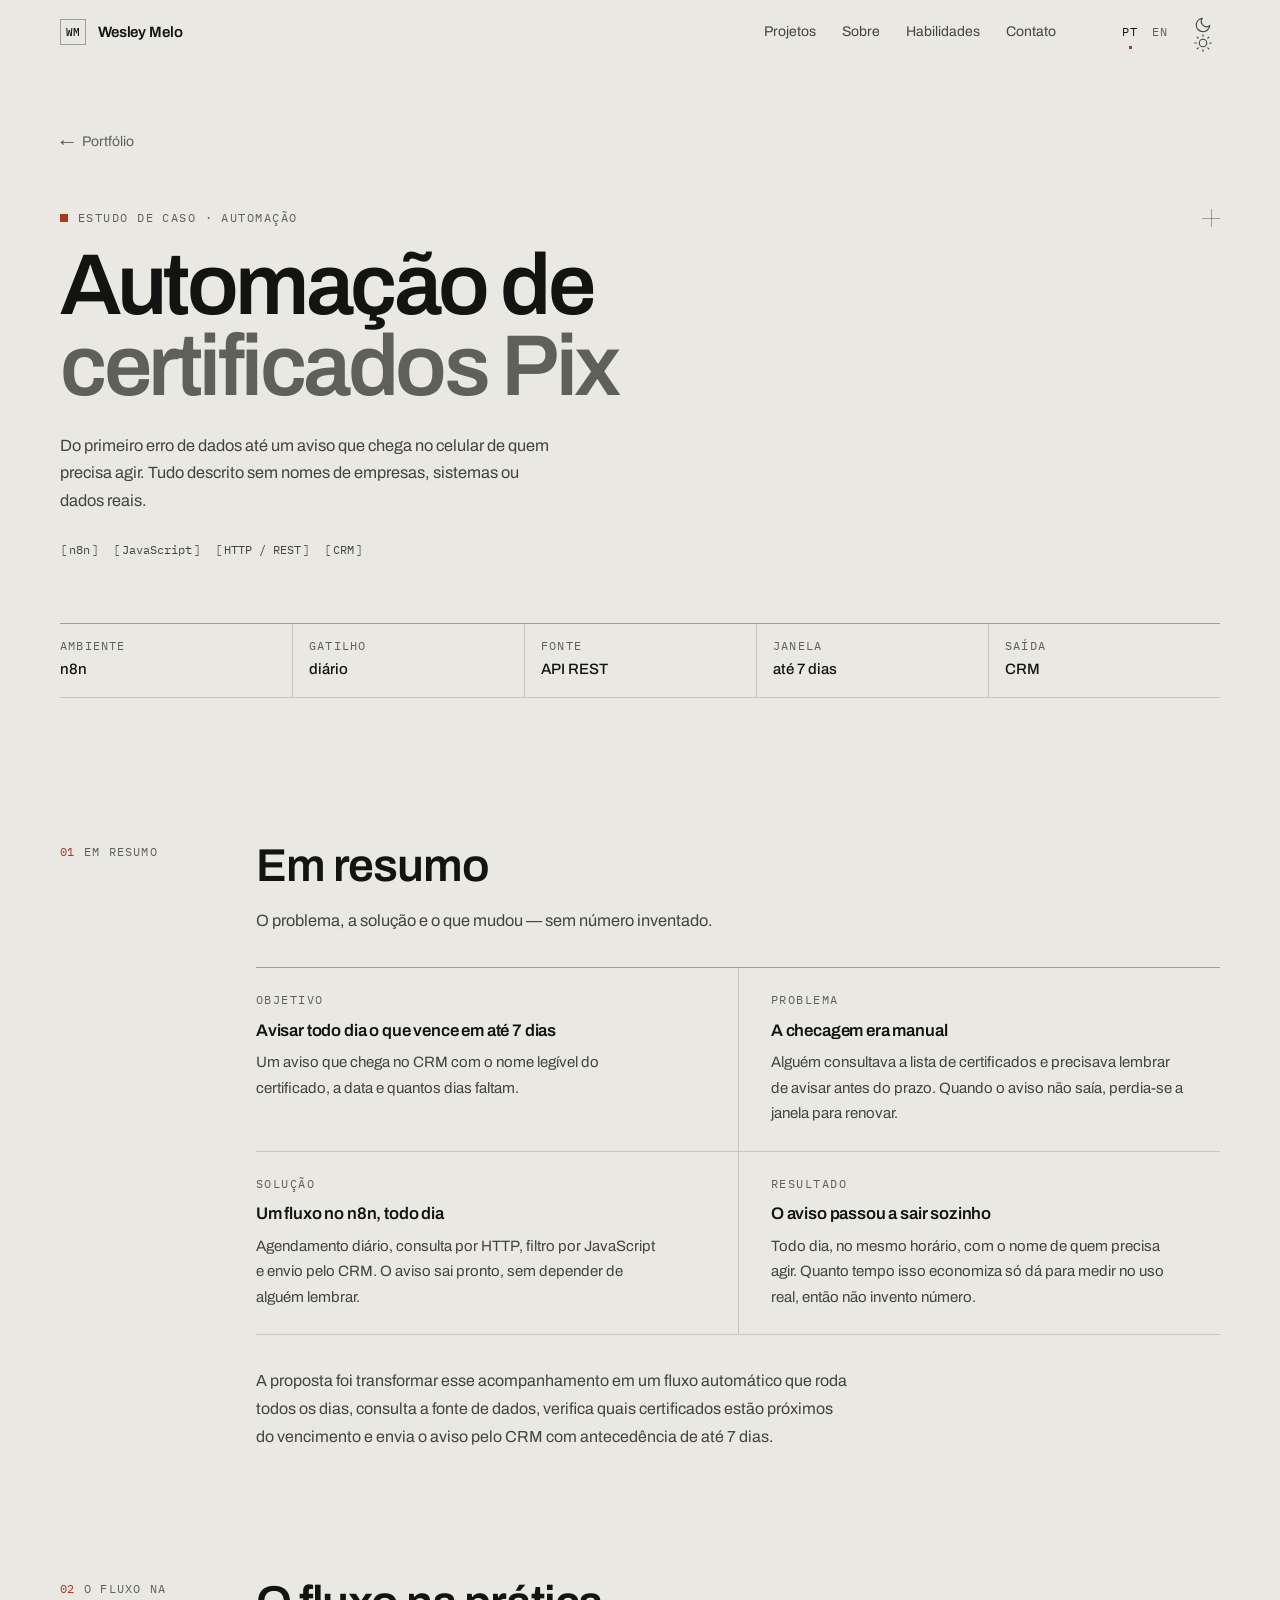
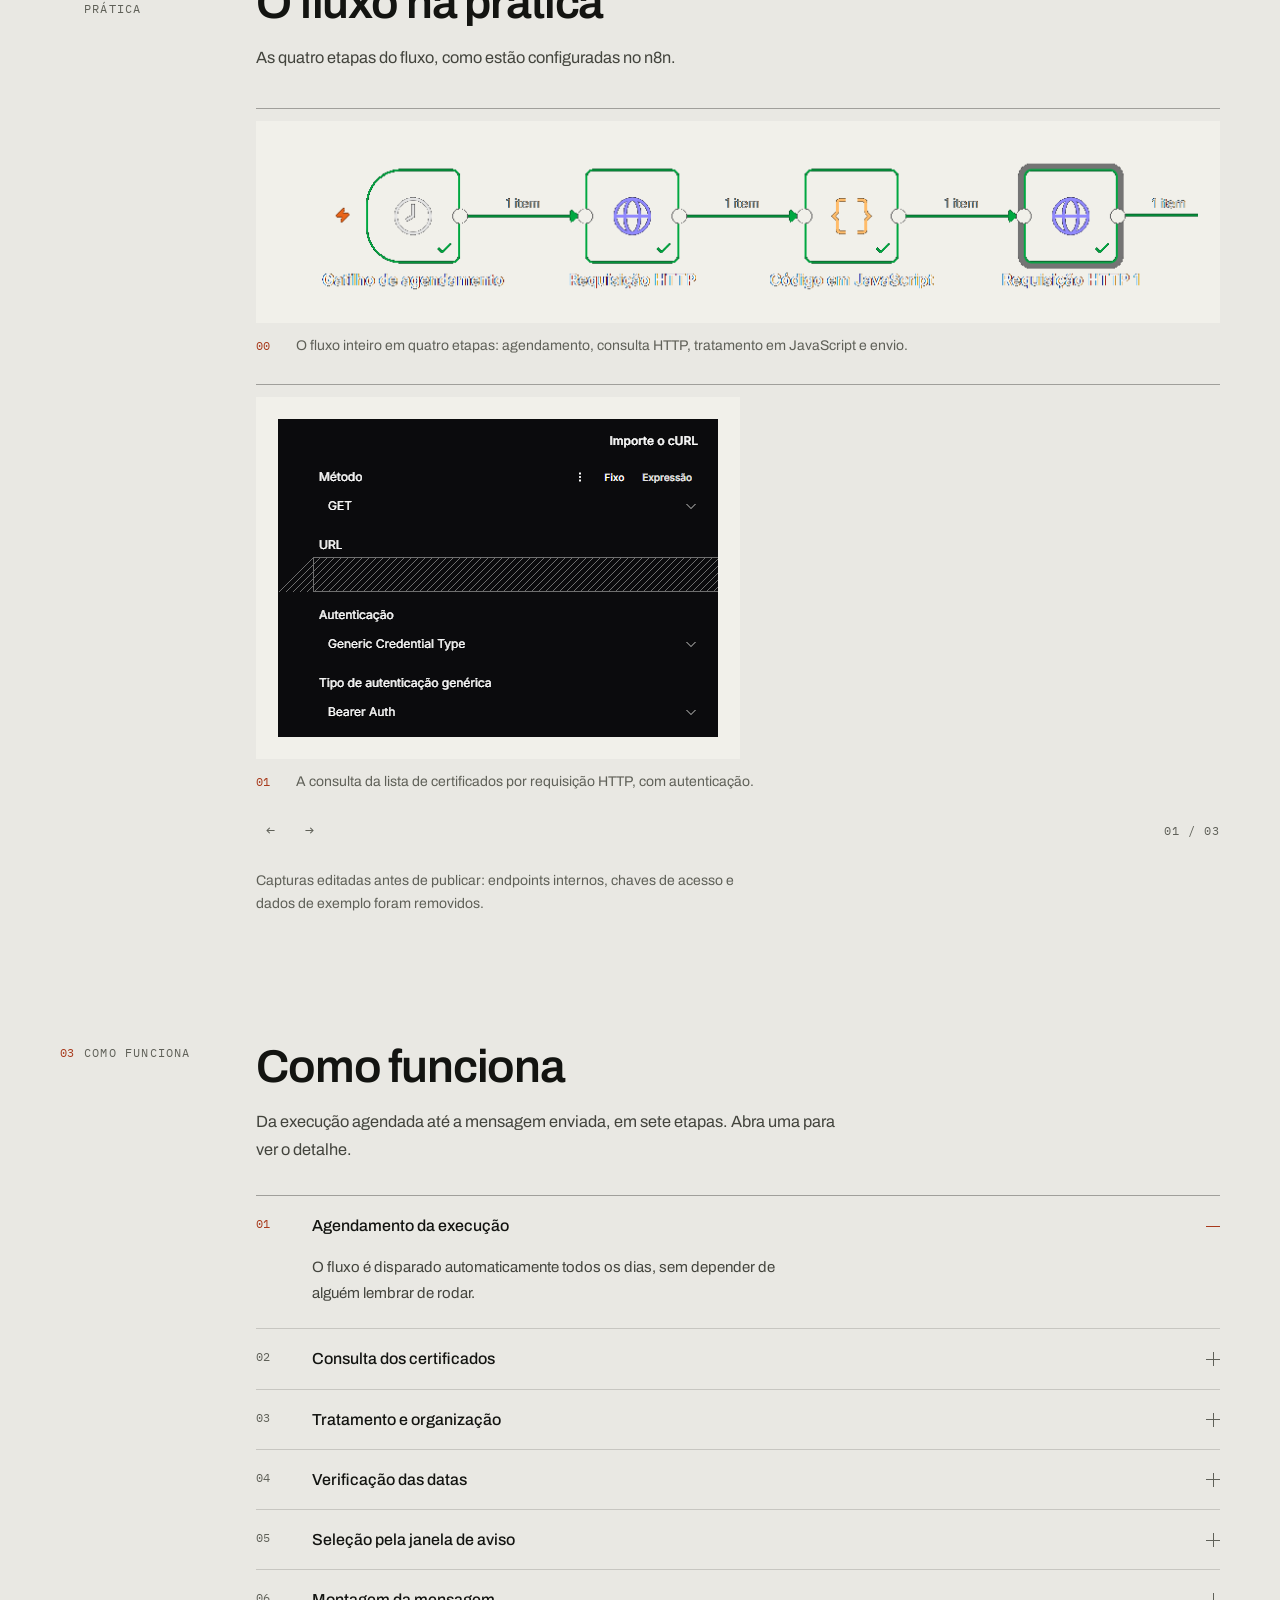
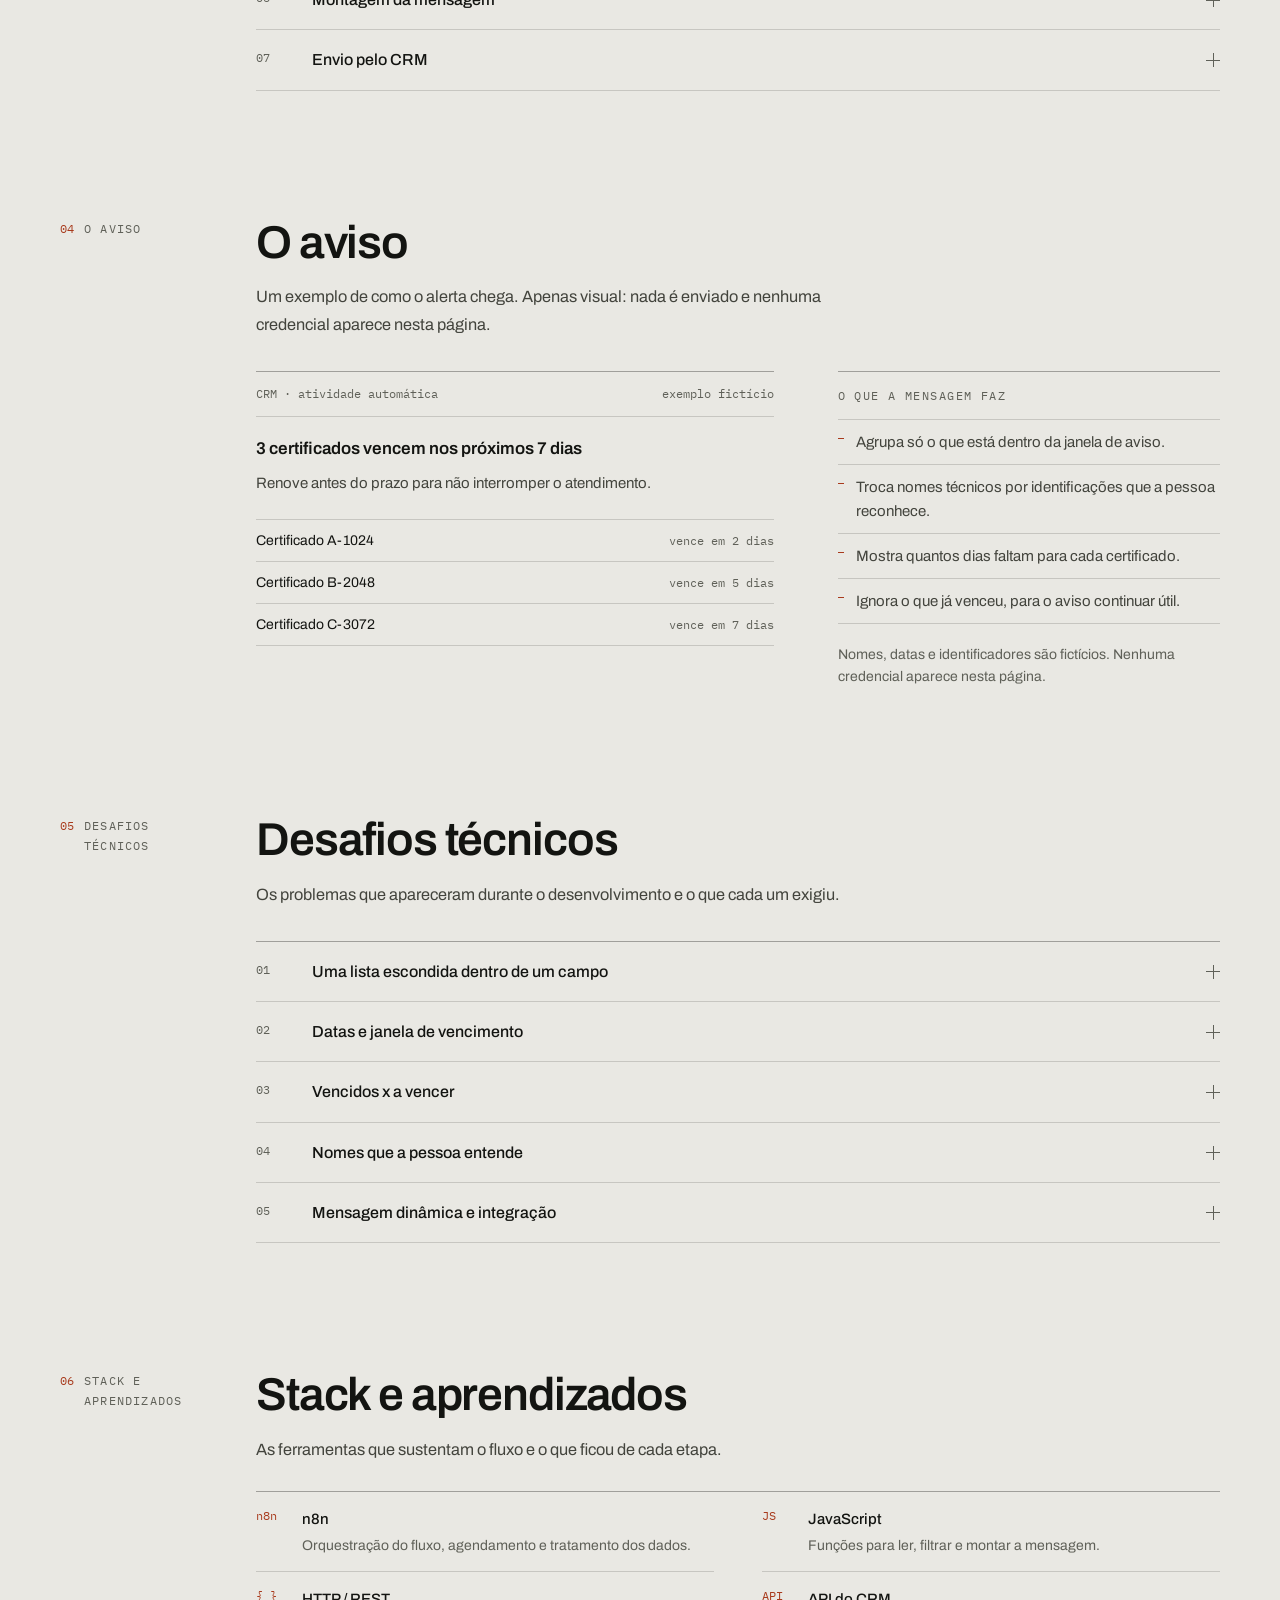
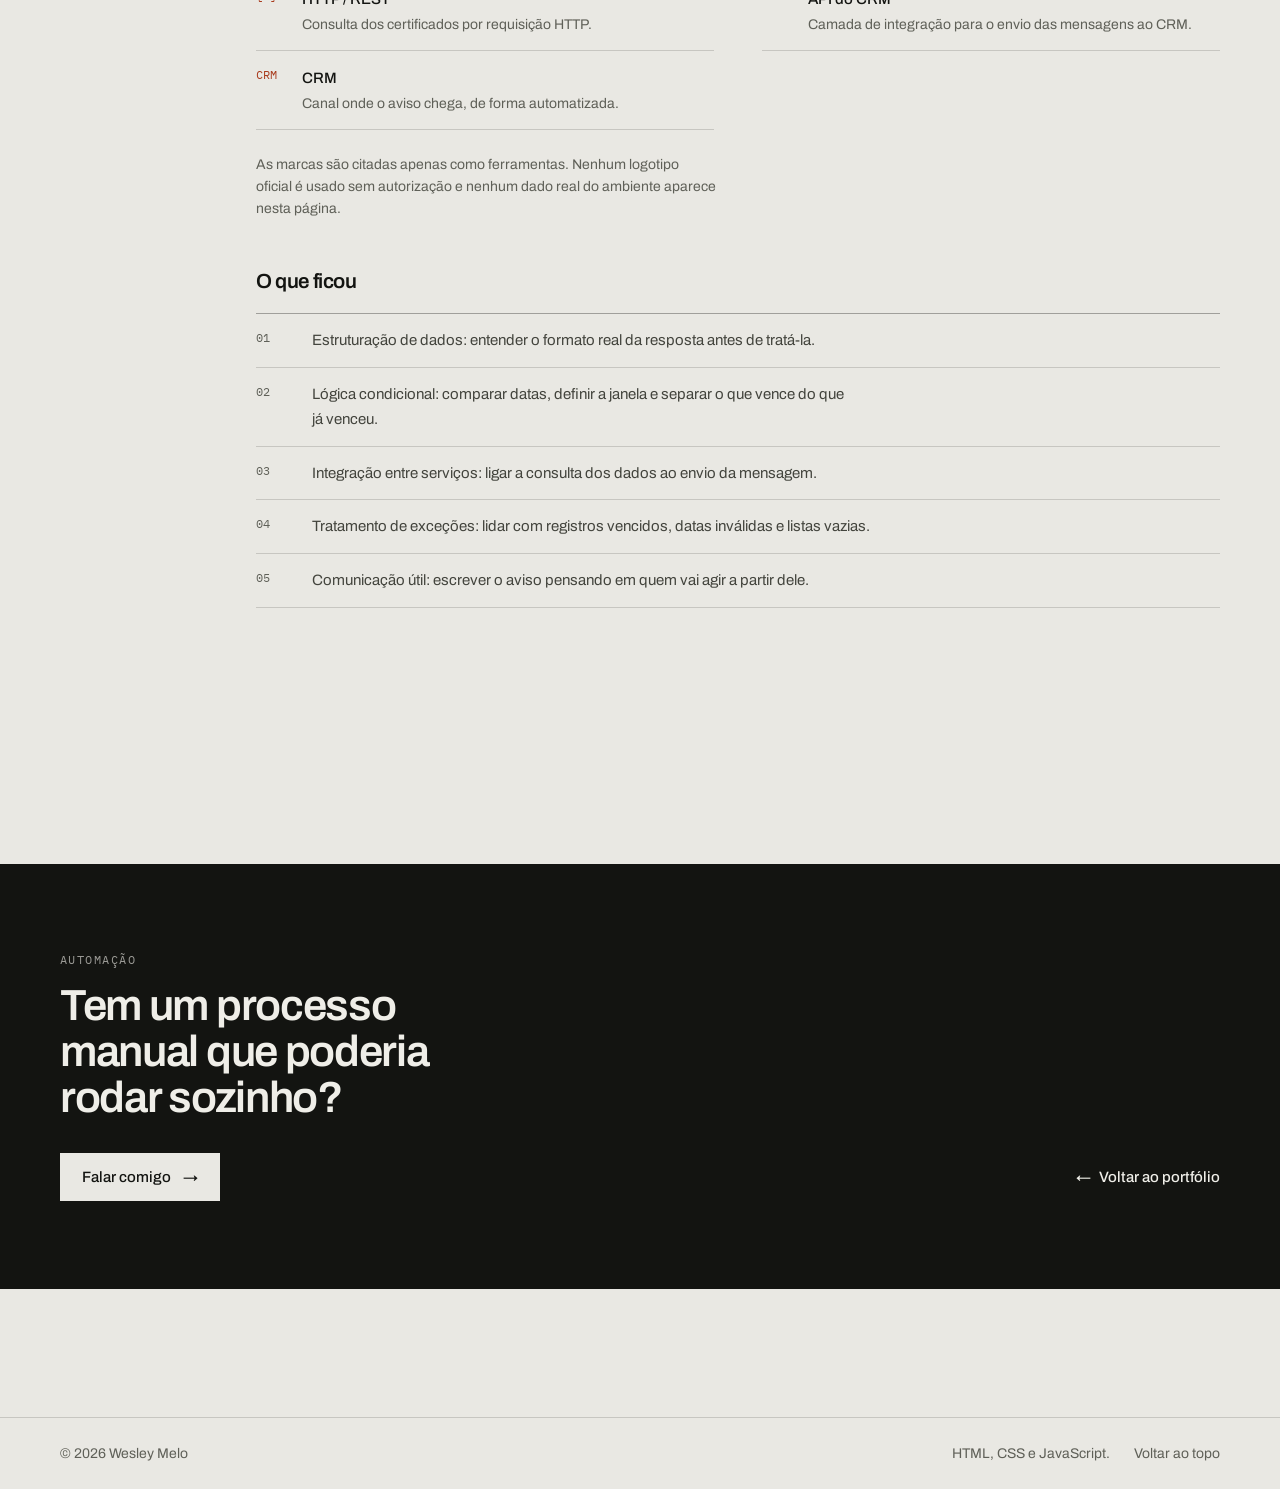
==== commit 55787de3: "case: carrossel das capturas com setas do sistema (00 = visao geral; 01-03 em slides, teclado, toque" ====
--- a/certificados.html
+++ b/certificados.html
@@ -162,32 +162,44 @@
                 <img src="assets/fluxo-n8n.png" alt="Fluxo de automação no n8n com quatro etapas: agendamento, requisição HTTP, código em JavaScript e envio pelo CRM" data-i18n-alt="case.shot1alt" width="940" height="161" loading="lazy">
                 <span class="shot__zoom" data-i18n="case.zoom">Ampliar</span>
               </button>
-              <figcaption><b>01</b><span data-i18n="case.shot1cap">O fluxo inteiro em quatro etapas: agendamento, consulta HTTP, tratamento em JavaScript e envio.</span></figcaption>
+              <figcaption><b>00</b><span data-i18n="case.shot1cap">O fluxo inteiro em quatro etapas: agendamento, consulta HTTP, tratamento em JavaScript e envio.</span></figcaption>
             </figure>
-
-            <figure class="shot shot--http">
-              <button class="shot__btn" type="button" data-full="assets/passo-consulta-http.png">
-                <img src="assets/passo-consulta-http.png" alt="Nó de requisição HTTP do n8n com método GET e autenticação configurada" data-i18n-alt="case.shot2alt" width="440" height="318" loading="lazy">
-                <span class="shot__zoom" data-i18n="case.zoom">Ampliar</span>
-              </button>
-              <figcaption><b>02</b><span data-i18n="case.shot2cap">A consulta da lista de certificados por requisição HTTP, com autenticação.</span></figcaption>
-            </figure>
-
-            <figure class="shot shot--js">
-              <button class="shot__btn" type="button" data-full="assets/passo-javascript.png">
-                <img src="assets/passo-javascript.png" alt="Código JavaScript no n8n filtrando certificados e montando a mensagem de alerta" data-i18n-alt="case.shot3alt" width="578" height="530" loading="lazy">
-                <span class="shot__zoom" data-i18n="case.zoom">Ampliar</span>
-              </button>
-              <figcaption><b>03</b><span data-i18n="case.shot3cap">O código que separa o que vence em 7 dias e monta a mensagem.</span></figcaption>
-            </figure>
-
-            <figure class="shot shot--crm">
-              <button class="shot__btn" type="button" data-full="assets/passo-envio-crm.png">
-                <img src="assets/passo-envio-crm.png" alt="Nó de requisição HTTP do n8n com método POST e cabeçalho de API para envio de mensagem" data-i18n-alt="case.shot4alt" width="400" height="780" loading="lazy">
-                <span class="shot__zoom" data-i18n="case.zoom">Ampliar</span>
-              </button>
-              <figcaption><b>04</b><span data-i18n="case.shot4cap">O envio pelo CRM, com o cabeçalho de autenticação da API.</span></figcaption>
-            </figure>
+          </div>
+
+          <div class="crs" id="fluxo-crs">
+            <div class="crs__viewport" id="crs-view" tabindex="0" role="group" aria-roledescription="carrossel" aria-label="Capturas da configuração do fluxo, navegáveis com as setas" data-i18n-aria="case.crs.label">
+              <div class="crs__track">
+                <figure class="shot crs__slide">
+                  <button class="shot__btn" type="button" data-full="assets/passo-consulta-http.png">
+                    <img src="assets/passo-consulta-http.png" alt="Nó de requisição HTTP do n8n com método GET e autenticação configurada" data-i18n-alt="case.shot2alt" width="440" height="318">
+                    <span class="shot__zoom" data-i18n="case.zoom">Ampliar</span>
+                  </button>
+                  <figcaption><b>01</b><span data-i18n="case.shot2cap">A consulta da lista de certificados por requisição HTTP, com autenticação.</span></figcaption>
+                </figure>
+
+                <figure class="shot crs__slide">
+                  <button class="shot__btn" type="button" data-full="assets/passo-javascript.png">
+                    <img src="assets/passo-javascript.png" alt="Código JavaScript no n8n filtrando certificados e montando a mensagem de alerta" data-i18n-alt="case.shot3alt" width="578" height="530">
+                    <span class="shot__zoom" data-i18n="case.zoom">Ampliar</span>
+                  </button>
+                  <figcaption><b>02</b><span data-i18n="case.shot3cap">O código que separa o que vence em 7 dias e monta a mensagem.</span></figcaption>
+                </figure>
+
+                <figure class="shot crs__slide">
+                  <button class="shot__btn" type="button" data-full="assets/passo-envio-crm.png">
+                    <img src="assets/passo-envio-crm.png" alt="Nó de requisição HTTP do n8n com método POST e cabeçalho de API para envio de mensagem" data-i18n-alt="case.shot4alt" width="400" height="780">
+                    <span class="shot__zoom" data-i18n="case.zoom">Ampliar</span>
+                  </button>
+                  <figcaption><b>03</b><span data-i18n="case.shot4cap">O envio pelo CRM, com o cabeçalho de autenticação da API.</span></figcaption>
+                </figure>
+              </div>
+            </div>
+
+            <div class="crs__bar">
+              <button class="crs__btn" type="button" data-dir="-1" aria-label="Captura anterior" data-i18n-aria="case.crs.prev">←</button>
+              <button class="crs__btn" type="button" data-dir="1" aria-label="Próxima captura" data-i18n-aria="case.crs.next">→</button>
+              <p class="crs__count" id="crs-count" aria-live="polite">01 / 03</p>
+            </div>
           </div>
 
           <p class="note case-note rv" data-i18n="case.s2.note">Capturas editadas antes de publicar: endpoints internos, chaves de acesso e dados de exemplo foram removidos.</p>
--- a/css/case.css
+++ b/css/case.css
@@ -54,10 +54,37 @@
 .case-context{margin-top:32px;max-width:66ch;color:var(--ink-2);line-height:1.75}
 .case-note{margin-top:24px}
 
-/* composição das capturas: fluxo largo em cima, HTTP + JS à esquerda, CRM à direita */
-.shots--case .shot--http{grid-column:1;grid-row:2}
-.shots--case .shot--js{grid-column:1;grid-row:3}
-.shots--case .shot--crm{grid-column:2;grid-row:2 / span 2;align-self:start}
+/* carrossel das capturas: uma captura por vez, setas do sistema */
+html.js .crs{margin-top:28px}
+html.js .crs__viewport{
+  overflow:hidden;border-top:var(--rule-2);
+  transition:height var(--slow) var(--ease);
+}
+html.js .crs__track{
+  display:grid;grid-auto-flow:column;grid-auto-columns:100%;align-items:start;
+  transition:transform var(--slow) var(--ease);
+}
+html.js .crs__slide{border-top:0;padding-top:12px}
+/* imagem em tamanho natural: capturas de tela não devem ser ampliadas */
+html.js .crs__slide .shot__btn{width:fit-content;max-width:100%}
+html.js .crs__slide .shot__btn img{width:auto;height:auto;max-width:100%}
+html:not(.js) .crs__bar{display:none}
+
+.crs__bar{
+  display:flex;align-items:center;gap:10px;
+  margin-top:12px;padding-top:10px;
+}
+.crs__btn{
+  font-family:var(--mono);font-size:15px;line-height:1;
+  padding:8px 10px;cursor:pointer;
+  color:var(--ink-3);background:none;border:0;
+  transition:color var(--fast) var(--ease);
+}
+.crs__btn:hover{color:var(--ink)}
+.crs__count{
+  margin-left:auto;
+  font-family:var(--mono);font-size:12px;letter-spacing:.08em;color:var(--ink-3);
+}
 
 /* ---------- demonstração ---------- */
 .demo{
@@ -161,10 +188,6 @@
   .summary__item:nth-child(even){border-left:0;padding-left:0}
   .demo{grid-template-columns:1fr;gap:36px}
   .tech{grid-template-columns:1fr}
-
-  .shots--case .shot--http,
-  .shots--case .shot--js,
-  .shots--case .shot--crm{grid-column:1;grid-row:auto}
 }
 
 @media (max-width:640px){
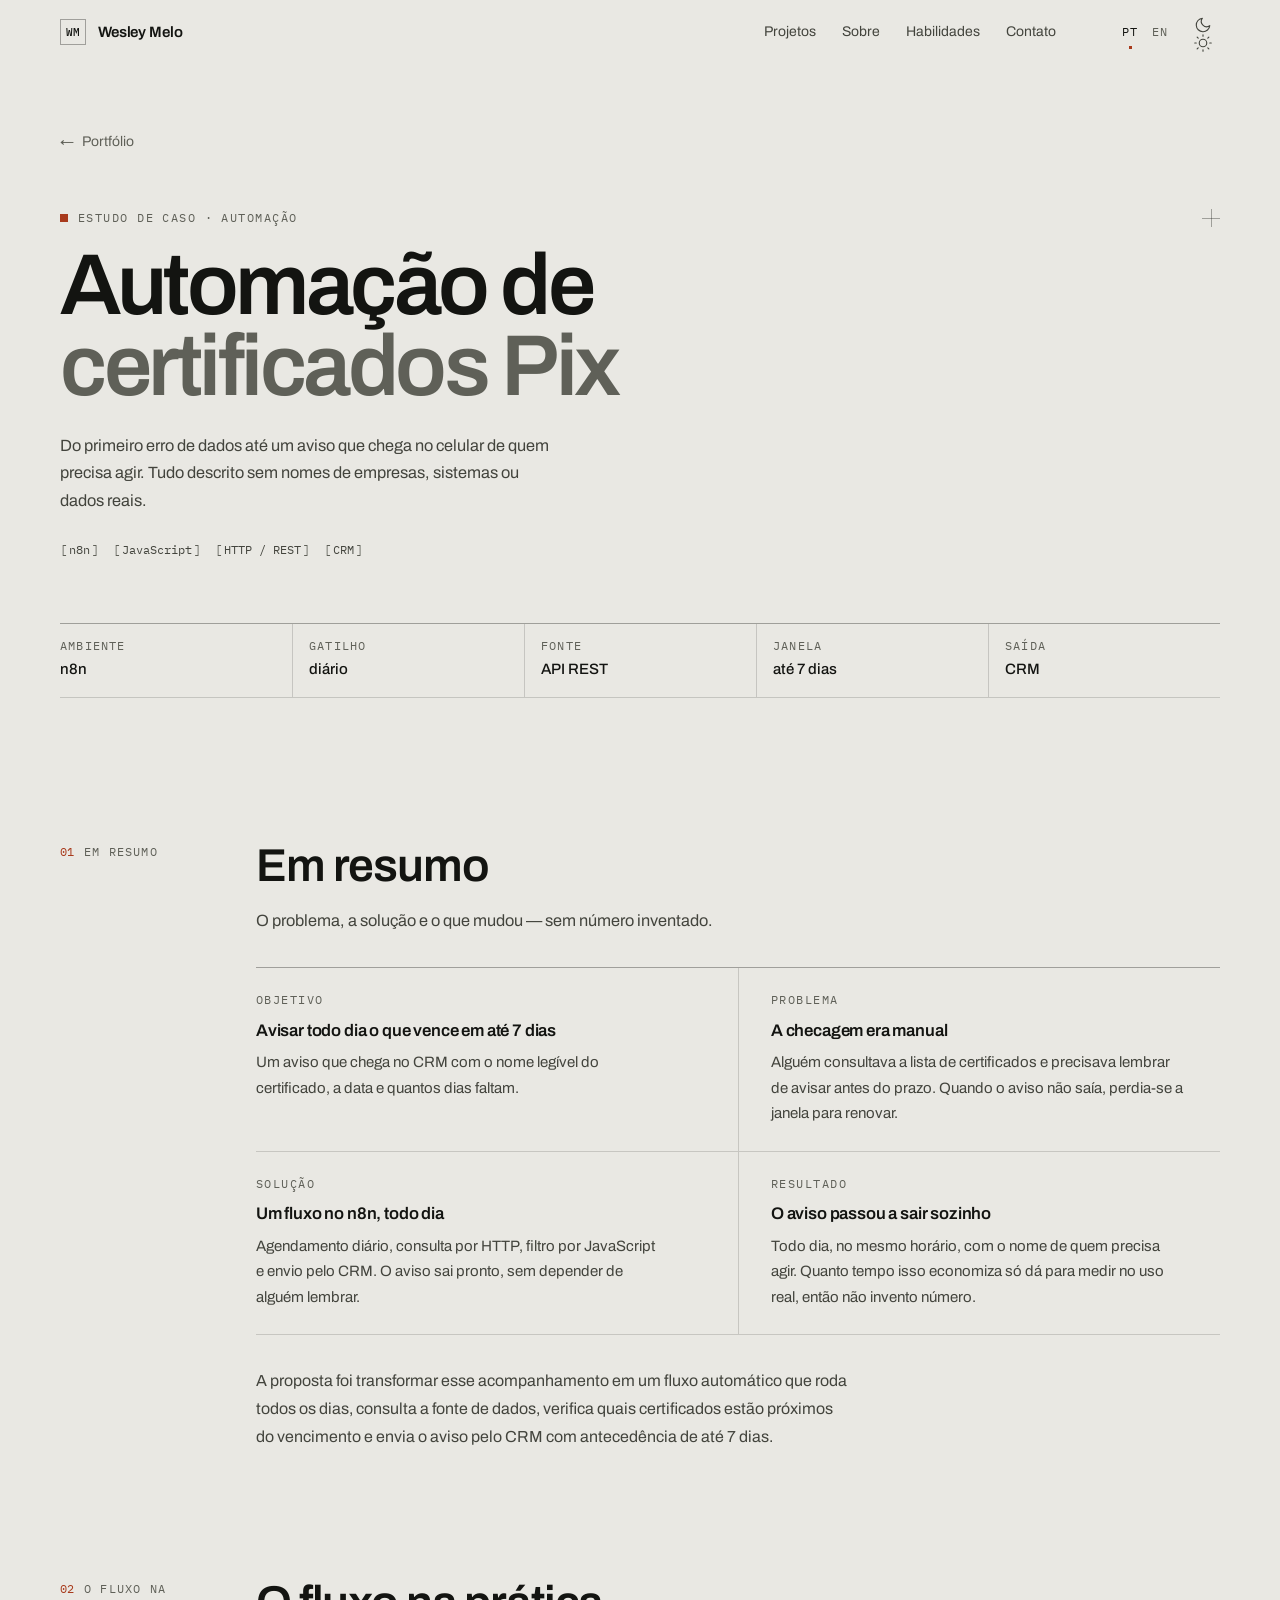
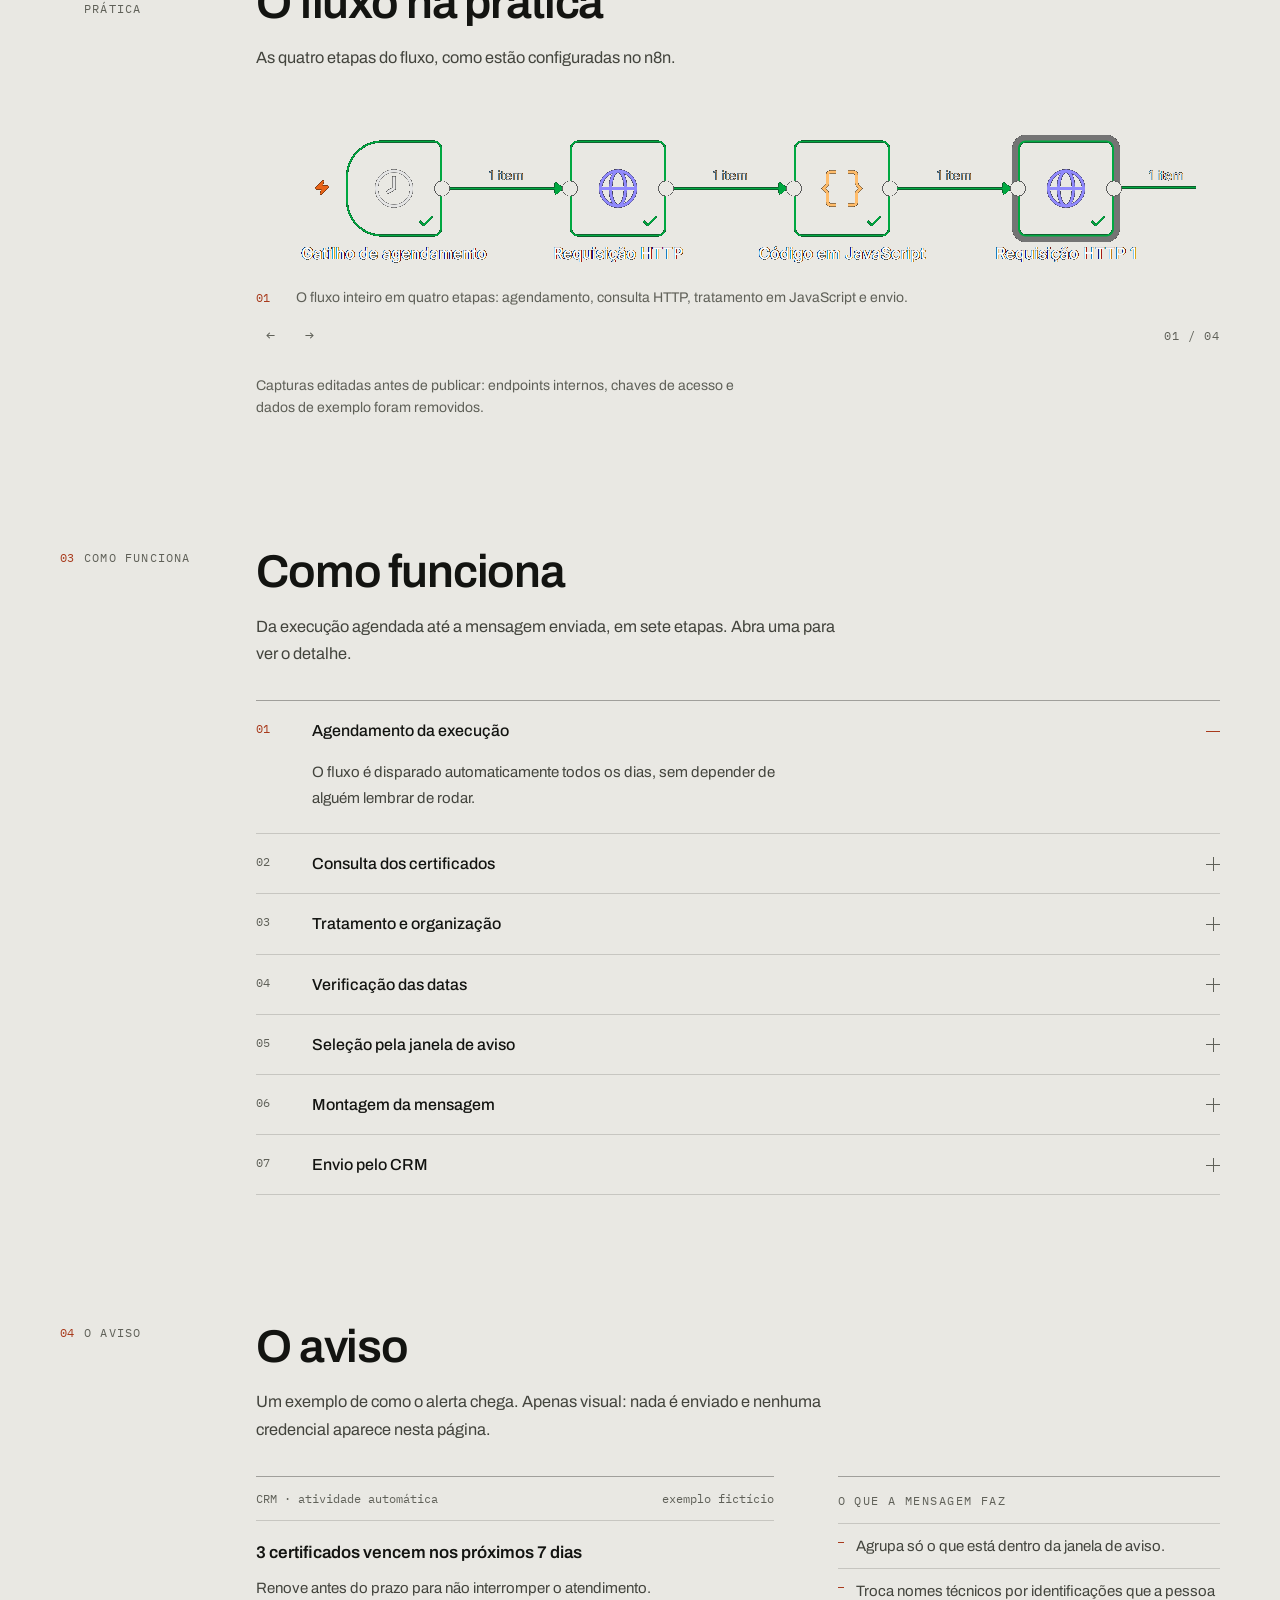
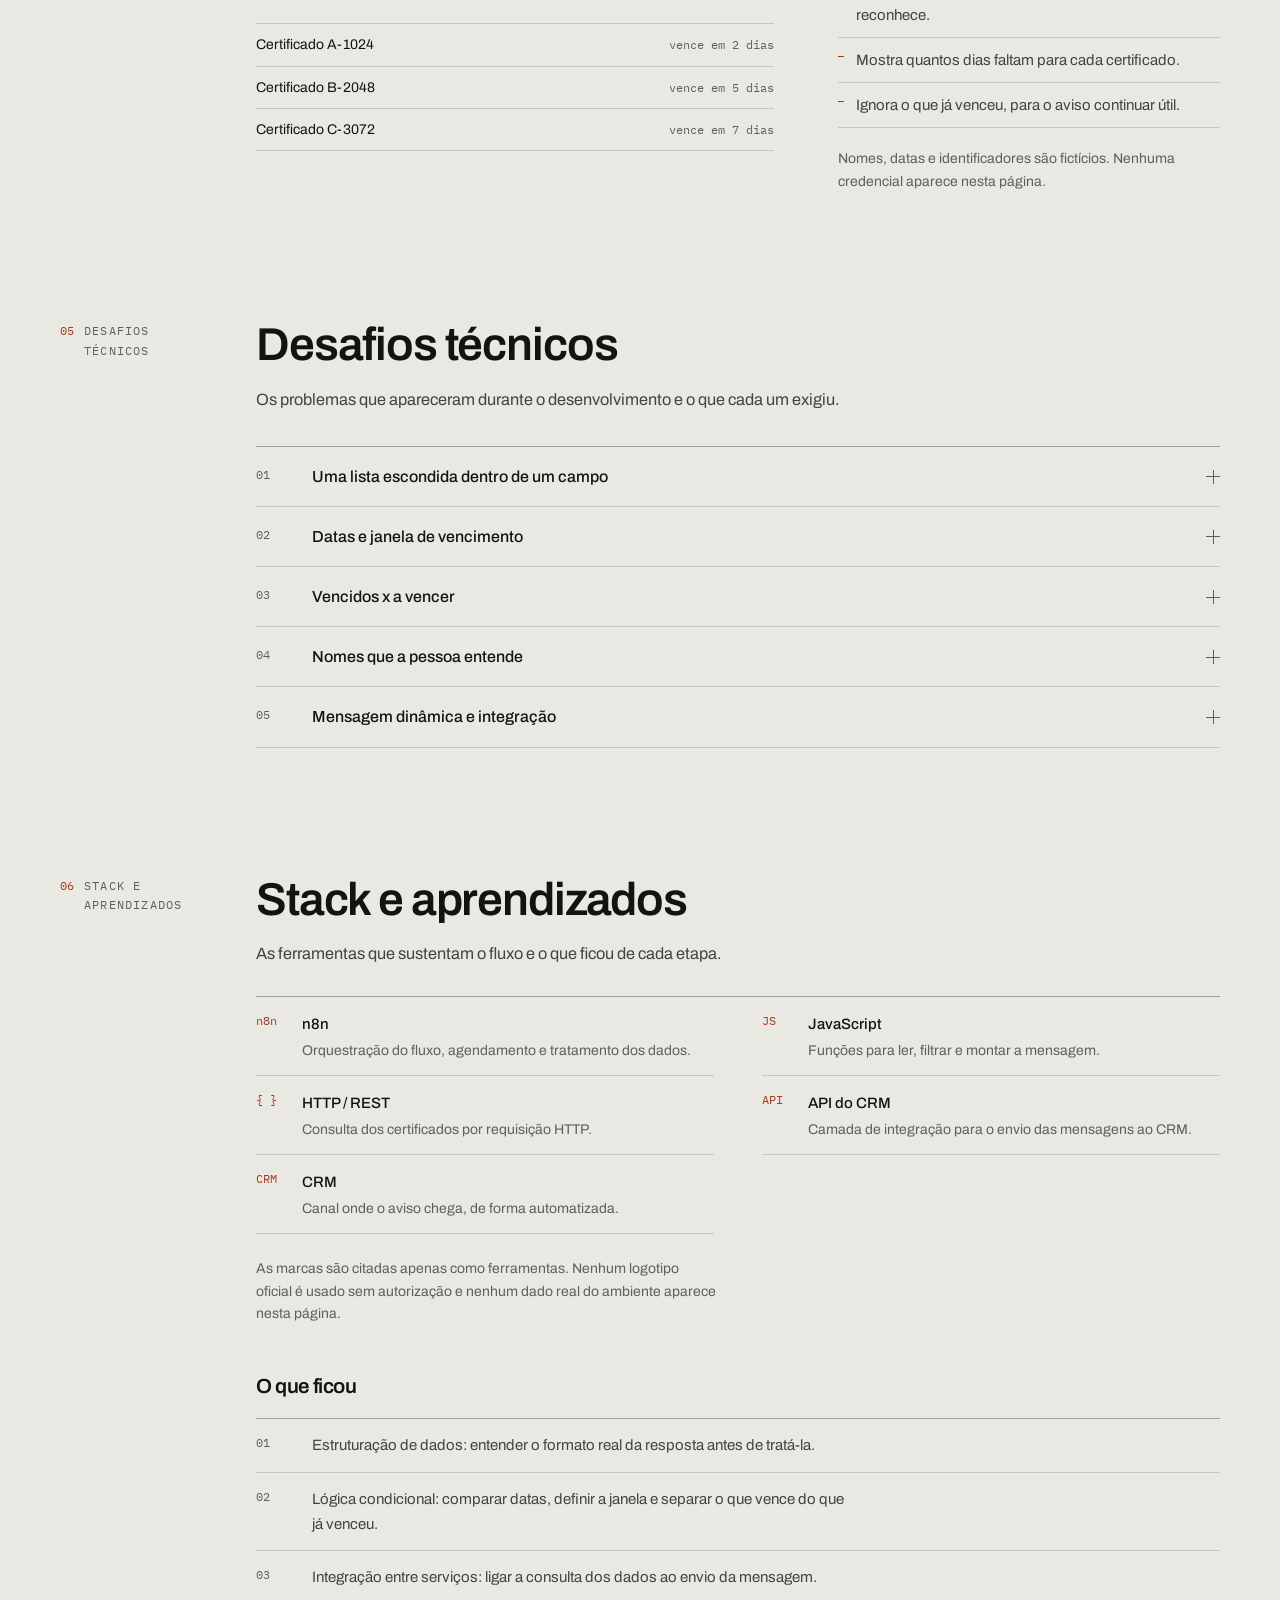
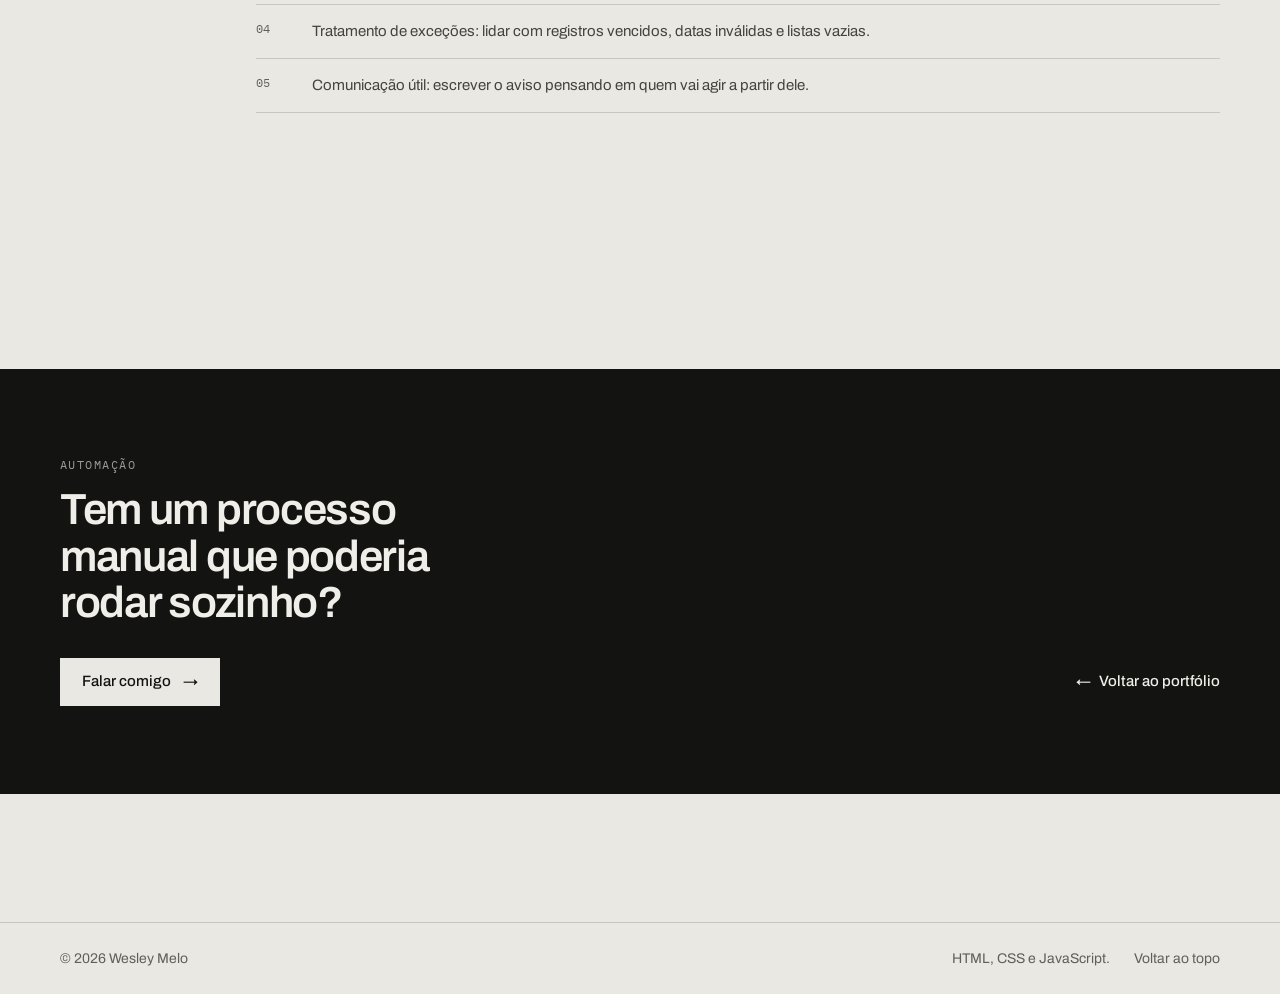
==== commit e1a45898: "Projeto em carrossel na home e detalhes na propria pagina" ====
--- a/certificados.html
+++ b/certificados.html
@@ -85,22 +85,22 @@
       <div class="wrap">
         <a class="back" href="index.html"><span aria-hidden="true">←</span><span data-i18n="case.back">Portfólio</span></a>
 
-        <div class="case-kicker">
+        <div class="case-kicker" data-rise="1">
           <p class="label" data-i18n="case.kicker">Estudo de caso · Automação</p>
           <span class="regmark" aria-hidden="true"></span>
         </div>
 
-        <h1 class="display display--case" id="case-title"><span data-i18n="case.title1">Automação de</span><span class="display__sub" data-i18n="case.title2">certificados Pix</span></h1>
-        <p class="lede" data-i18n="case.lede">Do primeiro erro de dados até um aviso que chega no celular de quem precisa agir. Tudo descrito sem nomes de empresas, sistemas ou dados reais.</p>
-
-        <ul class="tags">
+        <h1 class="display display--case" id="case-title" data-rise="2"><span data-i18n="case.title1">Automação de</span><span class="display__sub" data-i18n="case.title2">certificados Pix</span></h1>
+        <p class="lede" data-rise="3" data-i18n="case.lede">Do primeiro erro de dados até um aviso que chega no celular de quem precisa agir. Tudo descrito sem nomes de empresas, sistemas ou dados reais.</p>
+
+        <ul class="tags" data-rise="4">
           <li data-i18n="case.t1">n8n</li>
           <li data-i18n="case.t2">JavaScript</li>
           <li data-i18n="case.t3">HTTP / REST</li>
           <li data-i18n="case.t4">CRM</li>
         </ul>
 
-        <dl class="case-meta">
+        <dl class="case-meta" data-rise="5">
           <div><dt data-i18n="case.meta.m1k">Ambiente</dt><dd data-i18n="case.meta.m1v">n8n</dd></div>
           <div><dt data-i18n="case.meta.m2k">Gatilho</dt><dd data-i18n="case.meta.m2v">diário</dd></div>
           <div><dt data-i18n="case.meta.m3k">Fonte</dt><dd data-i18n="case.meta.m3v">API REST</dd></div>
@@ -156,25 +156,23 @@
             <p class="lede" data-i18n="case.s2.lede">As quatro etapas do fluxo, como estão configuradas no n8n.</p>
           </div>
 
-          <div class="shots shots--case rv">
-            <figure class="shot shot--wide">
-              <button class="shot__btn" type="button" data-full="assets/fluxo-n8n.png">
-                <img src="assets/fluxo-n8n.png" alt="Fluxo de automação no n8n com quatro etapas: agendamento, requisição HTTP, código em JavaScript e envio pelo CRM" data-i18n-alt="case.shot1alt" width="940" height="161" loading="lazy">
-                <span class="shot__zoom" data-i18n="case.zoom">Ampliar</span>
-              </button>
-              <figcaption><b>00</b><span data-i18n="case.shot1cap">O fluxo inteiro em quatro etapas: agendamento, consulta HTTP, tratamento em JavaScript e envio.</span></figcaption>
-            </figure>
-          </div>
-
-          <div class="crs" id="fluxo-crs">
+          <div class="crs rv" id="fluxo-crs" data-crs>
             <div class="crs__viewport" id="crs-view" tabindex="0" role="group" aria-roledescription="carrossel" aria-label="Capturas da configuração do fluxo, navegáveis com as setas" data-i18n-aria="case.crs.label">
               <div class="crs__track">
+                <figure class="shot crs__slide">
+                  <button class="shot__btn" type="button" data-full="assets/fluxo-n8n.png">
+                    <img src="assets/fluxo-n8n.png" alt="Fluxo de automação no n8n com quatro etapas: agendamento, requisição HTTP, código em JavaScript e envio pelo CRM" data-i18n-alt="case.shot1alt" width="940" height="161">
+                    <span class="shot__zoom" data-i18n="case.zoom">Ampliar</span>
+                  </button>
+                  <figcaption><b>01</b><span data-i18n="case.shot1cap">O fluxo inteiro em quatro etapas: agendamento, consulta HTTP, tratamento em JavaScript e envio.</span></figcaption>
+                </figure>
+
                 <figure class="shot crs__slide">
                   <button class="shot__btn" type="button" data-full="assets/passo-consulta-http.png">
                     <img src="assets/passo-consulta-http.png" alt="Nó de requisição HTTP do n8n com método GET e autenticação configurada" data-i18n-alt="case.shot2alt" width="440" height="318">
                     <span class="shot__zoom" data-i18n="case.zoom">Ampliar</span>
                   </button>
-                  <figcaption><b>01</b><span data-i18n="case.shot2cap">A consulta da lista de certificados por requisição HTTP, com autenticação.</span></figcaption>
+                  <figcaption><b>02</b><span data-i18n="case.shot2cap">A consulta da lista de certificados por requisição HTTP, com autenticação.</span></figcaption>
                 </figure>
 
                 <figure class="shot crs__slide">
@@ -182,7 +180,7 @@
                     <img src="assets/passo-javascript.png" alt="Código JavaScript no n8n filtrando certificados e montando a mensagem de alerta" data-i18n-alt="case.shot3alt" width="578" height="530">
                     <span class="shot__zoom" data-i18n="case.zoom">Ampliar</span>
                   </button>
-                  <figcaption><b>02</b><span data-i18n="case.shot3cap">O código que separa o que vence em 7 dias e monta a mensagem.</span></figcaption>
+                  <figcaption><b>03</b><span data-i18n="case.shot3cap">O código que separa o que vence em 7 dias e monta a mensagem.</span></figcaption>
                 </figure>
 
                 <figure class="shot crs__slide">
@@ -190,7 +188,7 @@
                     <img src="assets/passo-envio-crm.png" alt="Nó de requisição HTTP do n8n com método POST e cabeçalho de API para envio de mensagem" data-i18n-alt="case.shot4alt" width="400" height="780">
                     <span class="shot__zoom" data-i18n="case.zoom">Ampliar</span>
                   </button>
-                  <figcaption><b>03</b><span data-i18n="case.shot4cap">O envio pelo CRM, com o cabeçalho de autenticação da API.</span></figcaption>
+                  <figcaption><b>04</b><span data-i18n="case.shot4cap">O envio pelo CRM, com o cabeçalho de autenticação da API.</span></figcaption>
                 </figure>
               </div>
             </div>
@@ -198,7 +196,7 @@
             <div class="crs__bar">
               <button class="crs__btn" type="button" data-dir="-1" aria-label="Captura anterior" data-i18n-aria="case.crs.prev">←</button>
               <button class="crs__btn" type="button" data-dir="1" aria-label="Próxima captura" data-i18n-aria="case.crs.next">→</button>
-              <p class="crs__count" id="crs-count" aria-live="polite">01 / 03</p>
+              <p class="crs__count" id="crs-count" aria-live="polite">01 / 04</p>
             </div>
           </div>
 
--- a/css/base.css
+++ b/css/base.css
@@ -99,10 +99,19 @@
    Sem JS, tudo visível. Com JS, o observador aplica .in. */
 html.js .rv{
   opacity:0;
-  transform:translateY(10px);
-  transition:opacity var(--slow) var(--ease), transform var(--slow) var(--ease);
+  transform:translateY(16px);
+  transition:opacity .65s var(--ease),transform .65s var(--ease);
 }
 html.js .rv.in{opacity:1;transform:none}
+
+/* entrada em cascata do hero (1º paint) */
+@keyframes wsm-rise{from{opacity:0;transform:translateY(14px)}to{opacity:1;transform:none}}
+html.js [data-rise]{animation:wsm-rise .8s var(--ease) both}
+html.js [data-rise="1"]{animation-delay:60ms}
+html.js [data-rise="2"]{animation-delay:140ms}
+html.js [data-rise="3"]{animation-delay:220ms}
+html.js [data-rise="4"]{animation-delay:300ms}
+html.js [data-rise="5"]{animation-delay:380ms}
 
 @media (prefers-reduced-motion:reduce){
   html{scroll-behavior:auto}
--- a/css/layout.css
+++ b/css/layout.css
@@ -46,6 +46,8 @@
 }
 .topnav a:hover{color:var(--ink)}
 .topnav a:hover::after{transform:scaleX(1)}
+.topnav a.is-active{color:var(--ink)}
+.topnav a.is-active::after{transform:scaleX(1)}
 
 .controls{display:flex;align-items:center;gap:16px;flex:none;margin-left:20px}
 
--- a/css/components.css
+++ b/css/components.css
@@ -116,12 +116,7 @@
 }
 
 /* ---------- capturas ---------- */
-.shots{
-  display:grid;grid-template-columns:repeat(2,minmax(0,1fr));
-  gap:clamp(28px,4vw,44px);margin-top:36px;
-}
 .shot{margin:0;border-top:var(--rule-2);padding-top:12px;min-width:0}
-.shot--wide{grid-column:1/-1}
 .shot__btn{
   display:block;position:relative;width:100%;
   padding:clamp(12px,2vw,22px);
@@ -219,6 +214,102 @@
 .regmark::before{left:0;right:0;top:8.5px;height:1px}
 .regmark::after{top:0;bottom:0;left:8.5px;width:1px}
 
+/* ---------- carrossel de capturas (compartilhado) ----------
+   limpo: sem moldura ao redor e sem règuas internas;
+   imagem em tamanho natural para nitidez */
+html.js .crs{margin-top:36px}
+html.js .crs__viewport{
+  overflow:hidden;
+  transition:height var(--slow) var(--ease);
+}
+html.js .crs__track{
+  display:grid;grid-auto-flow:column;grid-auto-columns:100%;align-items:start;
+  transition:transform var(--slow) var(--ease);
+}
+html.js .crs__slide{border-top:0;padding-top:6px}
+html.js .crs__slide .shot__btn{width:fit-content;max-width:100%;background:none;padding:0}
+html.js .crs__slide .shot__btn img{width:auto;height:auto;max-width:100%}
+html.js .crs__slide .shot__btn:hover img{transform:none}
+html:not(.js) .crs__bar{display:none}
+
+.crs__bar{
+  display:flex;align-items:center;gap:10px;
+  margin-top:10px;
+}
+.crs__btn{
+  font-family:var(--mono);font-size:15px;line-height:1;
+  padding:8px 10px;cursor:pointer;
+  color:var(--ink-3);background:none;border:0;
+  transition:color var(--fast) var(--ease);
+}
+.crs__btn:hover{color:var(--ink)}
+.crs__count{
+  margin-left:auto;
+  font-family:var(--mono);font-size:12px;letter-spacing:.08em;color:var(--ink-3);
+}
+
+/* ---------- resumo do projeto (compartilhado) ---------- */
+.summary{
+  display:grid;grid-template-columns:repeat(2,minmax(0,1fr));
+  border-top:var(--rule-2);margin-top:32px;
+}
+.summary__item{padding:24px 32px 24px 0;border-bottom:var(--rule);min-width:0}
+.summary__item:nth-child(even){border-left:1px solid var(--line);padding-left:32px;padding-right:0}
+.summary__item h3{
+  margin-top:10px;font-size:1.05rem;line-height:1.4;
+  letter-spacing:-.01em;font-weight:600;
+}
+.summary__item p:last-child{
+  margin-top:8px;max-width:46ch;
+  font-size:.9375rem;line-height:1.7;color:var(--ink-2);
+}
+
+/* ---------- stack e aprendizados (compartilhado) ---------- */
+.tech{
+  display:grid;grid-template-columns:repeat(2,minmax(0,1fr));
+  gap:0 48px;margin-top:28px;border-top:var(--rule-2);
+}
+.tech__row{
+  display:grid;grid-template-columns:32px minmax(0,1fr);
+  gap:14px;padding:14px 0;border-bottom:var(--rule);
+}
+.tech__n{font-family:var(--mono);font-size:12px;line-height:1.7;color:var(--accent)}
+.tech__name{font-size:.9375rem;font-weight:500;line-height:1.45}
+.tech__use{display:block;margin-top:2px;font-size:.875rem;line-height:1.55;color:var(--ink-3)}
+
+.learn-head{
+  margin-top:48px;font-size:var(--t-h3);font-weight:600;
+  letter-spacing:-.02em;line-height:1.2;
+}
+.learn{list-style:none;border-top:var(--rule-2);margin-top:20px}
+.learn li{
+  display:grid;grid-template-columns:40px minmax(0,1fr);
+  gap:16px;padding:14px 0;border-bottom:var(--rule);
+}
+.learn__n{font-family:var(--mono);font-size:12px;line-height:1.7;color:var(--ink-3)}
+.learn p{font-size:.9375rem;line-height:1.65;color:var(--ink-2);max-width:62ch}
+
+/* ---------- painel de detalhes (dossier da home) ---------- */
+.details{
+  display:grid;grid-template-rows:0fr;
+  transition:grid-template-rows var(--base) var(--ease);
+}
+html.js .details>.details__inner{overflow:hidden;min-height:0}
+html.js .details.is-open{grid-template-rows:1fr}
+html:not(.js) .details{grid-template-rows:1fr}
+html:not(.js) .js-details{display:none}
+
+.btn__icon{
+  font-family:var(--mono);font-size:15px;line-height:1;
+  transition:transform var(--base) var(--ease);
+}
+.js-details.is-open .btn__icon{transform:rotate(45deg)}
+.details__body{padding:40px 0 8px}
+.details__body > .label{margin-bottom:0}
+.details__body .acc{margin-top:24px}
+.details__body .learn-head{margin-top:36px}
+.details__link{margin-top:32px}
+
 /* ---------- responsivo ---------- */
 @media (max-width:860px){
   .facts{grid-template-columns:repeat(2,minmax(0,1fr))}
@@ -226,11 +317,13 @@
   .fact + .fact{padding-left:14px}
   .fact:nth-child(odd){border-left:0;padding-left:0}
   .fact:nth-child(-n+2){border-bottom:1px solid var(--line)}
-  .shots{grid-template-columns:1fr}
-  .shot--wide{grid-column:auto}
   .acc__btn{grid-template-columns:32px minmax(0,1fr) 18px;gap:12px}
   .acc__panel p{padding-left:44px;padding-right:8px}
   .acc__meta{padding-left:44px;padding-right:8px}
+  .summary{grid-template-columns:1fr}
+  .summary__item{padding-right:0}
+  .summary__item:nth-child(even){border-left:0;padding-left:0}
+  .tech{grid-template-columns:1fr}
 }
 
 @media (max-width:640px){
--- a/css/case.css
+++ b/css/case.css
@@ -37,54 +37,8 @@
 .case-meta dd{margin:5px 0 0;font-size:.9375rem;font-weight:500;line-height:1.45;overflow-wrap:anywhere}
 
 /* ---------- resumo ---------- */
-.summary{
-  display:grid;grid-template-columns:repeat(2,minmax(0,1fr));
-  border-top:var(--rule-2);margin-top:32px;
-}
-.summary__item{padding:24px 32px 24px 0;border-bottom:var(--rule);min-width:0}
-.summary__item:nth-child(even){border-left:1px solid var(--line);padding-left:32px;padding-right:0}
-.summary__item h3{
-  margin-top:10px;font-size:1.05rem;line-height:1.4;
-  letter-spacing:-.01em;font-weight:600;
-}
-.summary__item p:last-child{
-  margin-top:8px;max-width:46ch;
-  font-size:.9375rem;line-height:1.7;color:var(--ink-2);
-}
 .case-context{margin-top:32px;max-width:66ch;color:var(--ink-2);line-height:1.75}
 .case-note{margin-top:24px}
-
-/* carrossel das capturas: uma captura por vez, setas do sistema */
-html.js .crs{margin-top:28px}
-html.js .crs__viewport{
-  overflow:hidden;border-top:var(--rule-2);
-  transition:height var(--slow) var(--ease);
-}
-html.js .crs__track{
-  display:grid;grid-auto-flow:column;grid-auto-columns:100%;align-items:start;
-  transition:transform var(--slow) var(--ease);
-}
-html.js .crs__slide{border-top:0;padding-top:12px}
-/* imagem em tamanho natural: capturas de tela não devem ser ampliadas */
-html.js .crs__slide .shot__btn{width:fit-content;max-width:100%}
-html.js .crs__slide .shot__btn img{width:auto;height:auto;max-width:100%}
-html:not(.js) .crs__bar{display:none}
-
-.crs__bar{
-  display:flex;align-items:center;gap:10px;
-  margin-top:12px;padding-top:10px;
-}
-.crs__btn{
-  font-family:var(--mono);font-size:15px;line-height:1;
-  padding:8px 10px;cursor:pointer;
-  color:var(--ink-3);background:none;border:0;
-  transition:color var(--fast) var(--ease);
-}
-.crs__btn:hover{color:var(--ink)}
-.crs__count{
-  margin-left:auto;
-  font-family:var(--mono);font-size:12px;letter-spacing:.08em;color:var(--ink-3);
-}
 
 /* ---------- demonstração ---------- */
 .demo{
@@ -125,31 +79,6 @@
   width:6px;height:1px;background:var(--accent);
 }
 
-/* ---------- stack ---------- */
-.tech{
-  display:grid;grid-template-columns:repeat(2,minmax(0,1fr));
-  gap:0 48px;margin-top:28px;border-top:var(--rule-2);
-}
-.tech__row{
-  display:grid;grid-template-columns:32px minmax(0,1fr);
-  gap:14px;padding:14px 0;border-bottom:var(--rule);
-}
-.tech__n{font-family:var(--mono);font-size:12px;line-height:1.7;color:var(--accent)}
-.tech__name{font-size:.9375rem;font-weight:500;line-height:1.45}
-.tech__use{display:block;margin-top:2px;font-size:.875rem;line-height:1.55;color:var(--ink-3)}
-
-.learn-head{
-  margin-top:48px;font-size:var(--t-h3);font-weight:600;
-  letter-spacing:-.02em;line-height:1.2;
-}
-.learn{list-style:none;border-top:var(--rule-2);margin-top:20px}
-.learn li{
-  display:grid;grid-template-columns:40px minmax(0,1fr);
-  gap:16px;padding:14px 0;border-bottom:var(--rule);
-}
-.learn__n{font-family:var(--mono);font-size:12px;line-height:1.7;color:var(--ink-3)}
-.learn p{font-size:.9375rem;line-height:1.65;color:var(--ink-2);max-width:62ch}
-
 /* ---------- CTA ---------- */
 .cta{
   margin-top:var(--section);
@@ -183,15 +112,11 @@
   .case-meta > div{border-left:0!important;padding-left:0!important}
   .case-meta > div:nth-child(even){border-left:1px solid var(--line)!important;padding-left:16px!important}
   .case-meta > div:nth-child(n+3){border-top:1px solid var(--line)}
-  .summary{grid-template-columns:1fr}
-  .summary__item{padding-right:0}
-  .summary__item:nth-child(even){border-left:0;padding-left:0}
   .demo{grid-template-columns:1fr;gap:36px}
-  .tech{grid-template-columns:1fr}
+  .case-note{margin-top:16px}
 }
 
 @media (max-width:640px){
-  .summary__item{padding:20px 0}
   .cta__row .btn{width:100%;justify-content:space-between}
   .cta__row{gap:16px}
 }
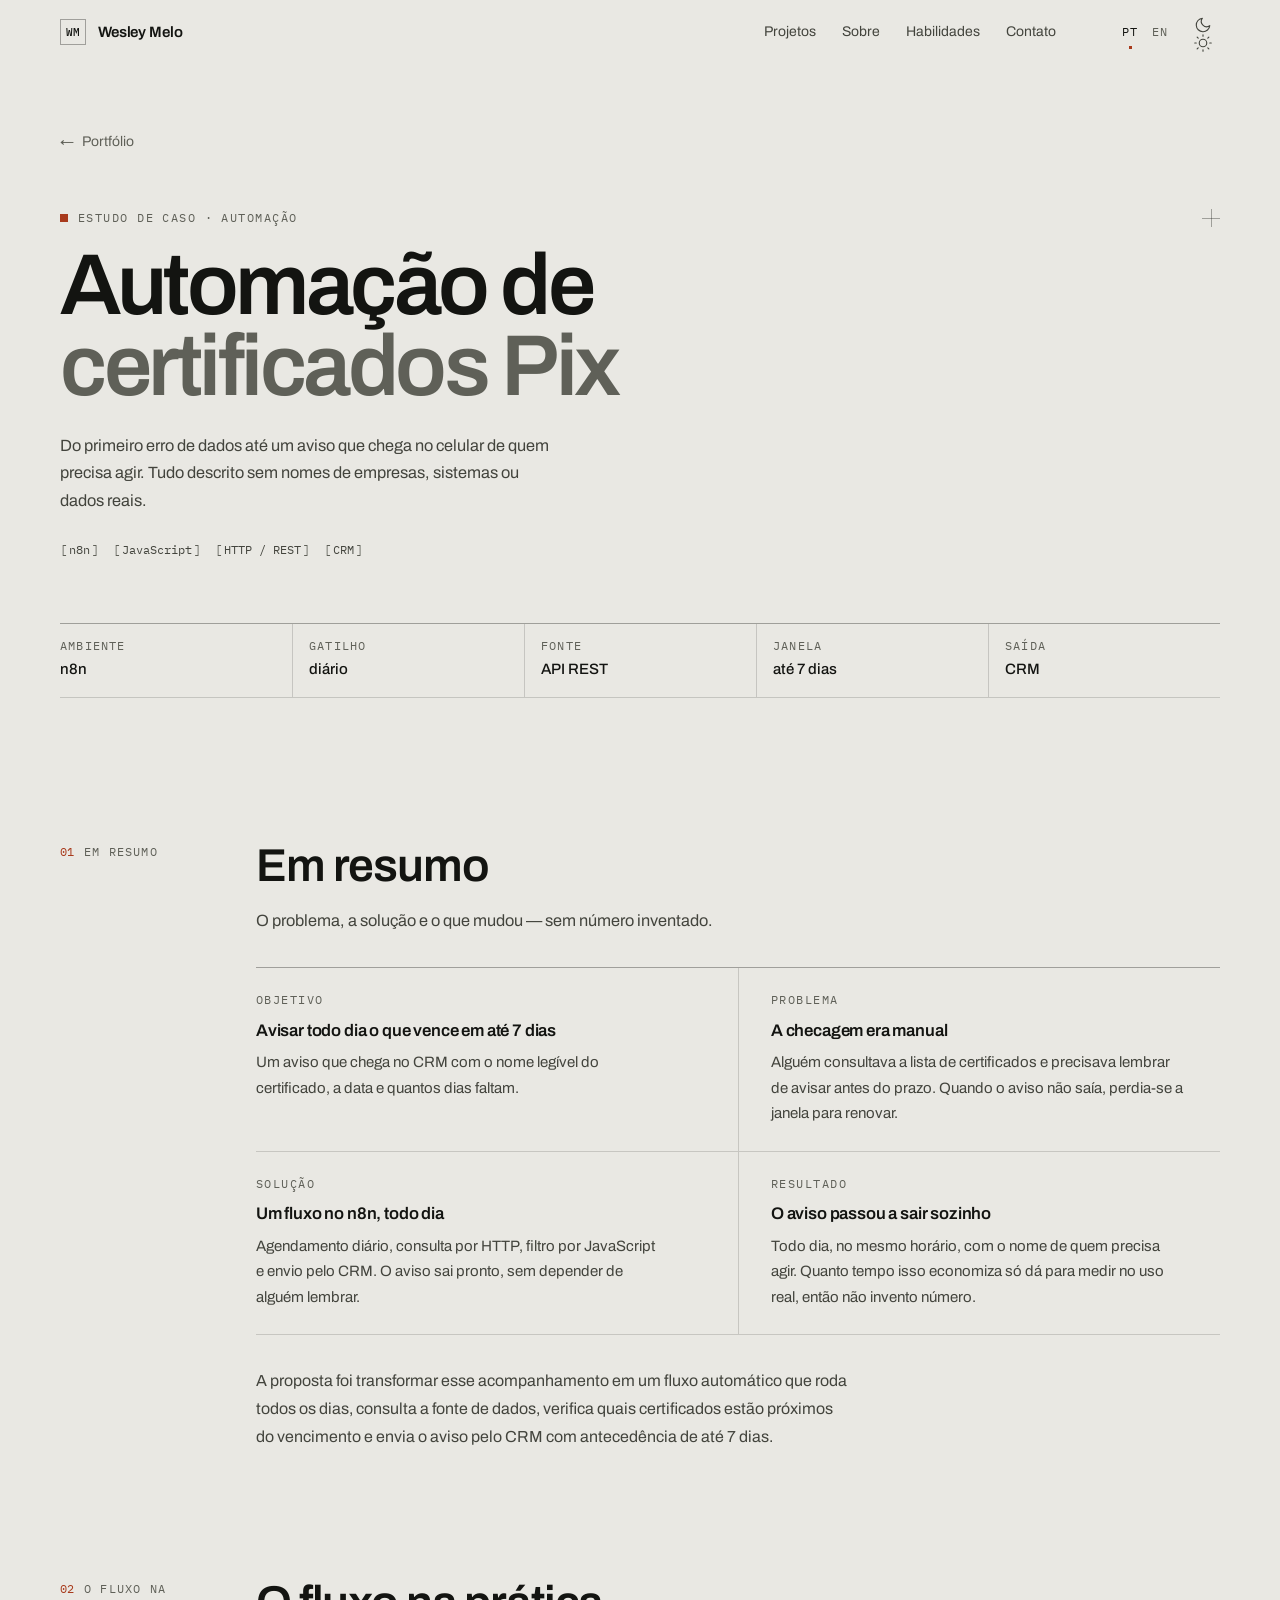
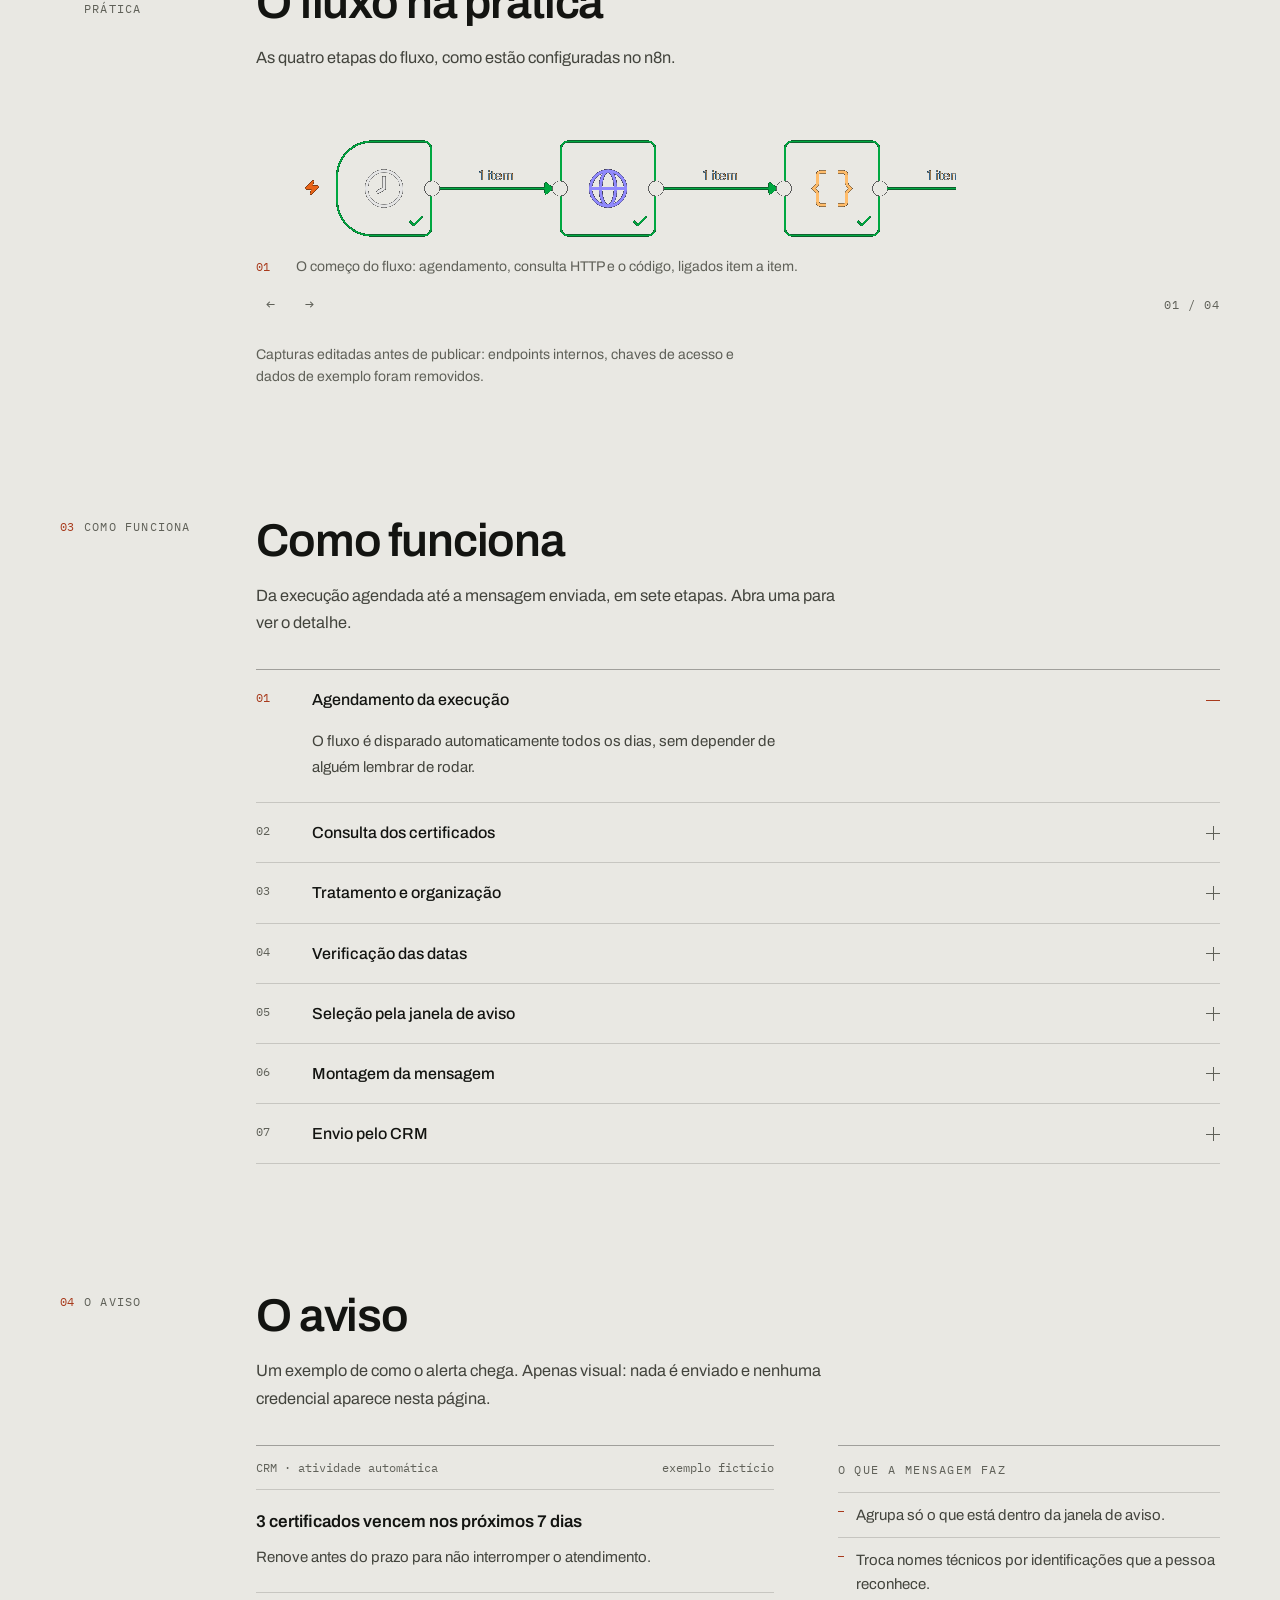
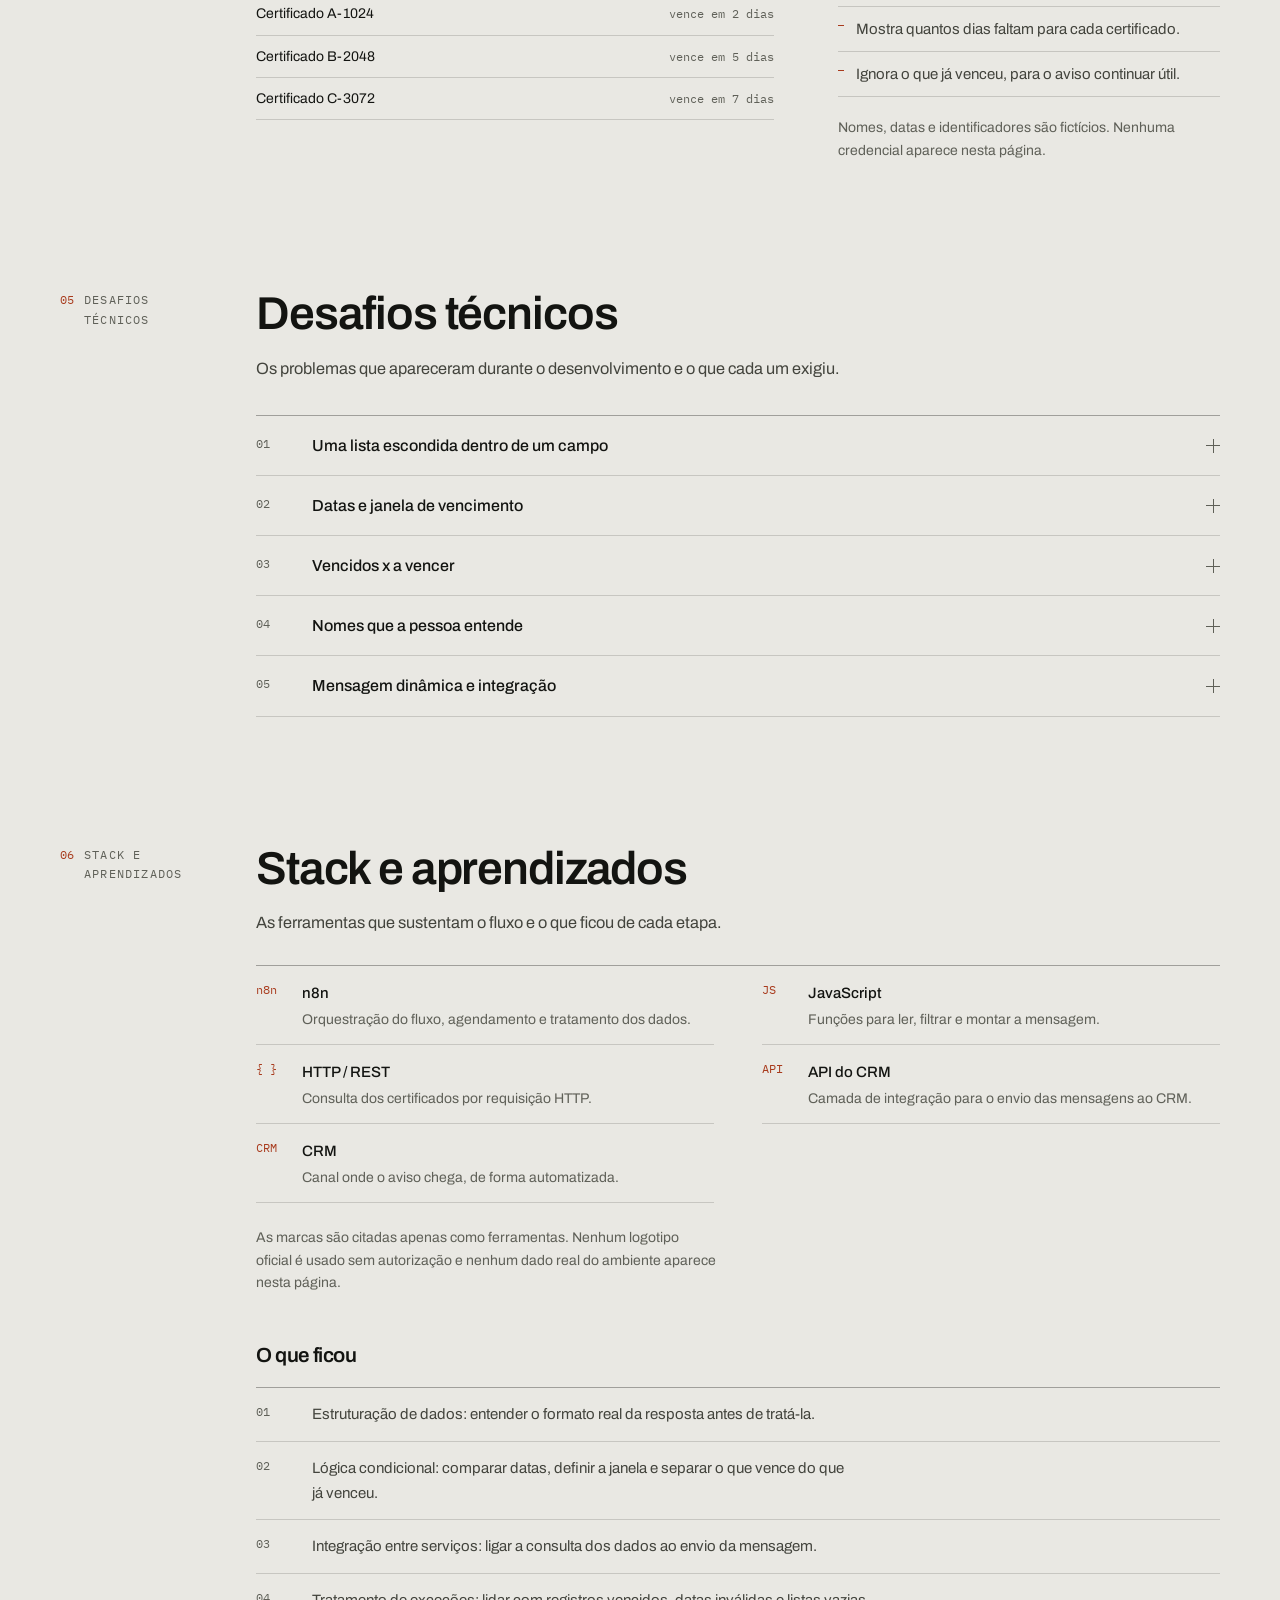
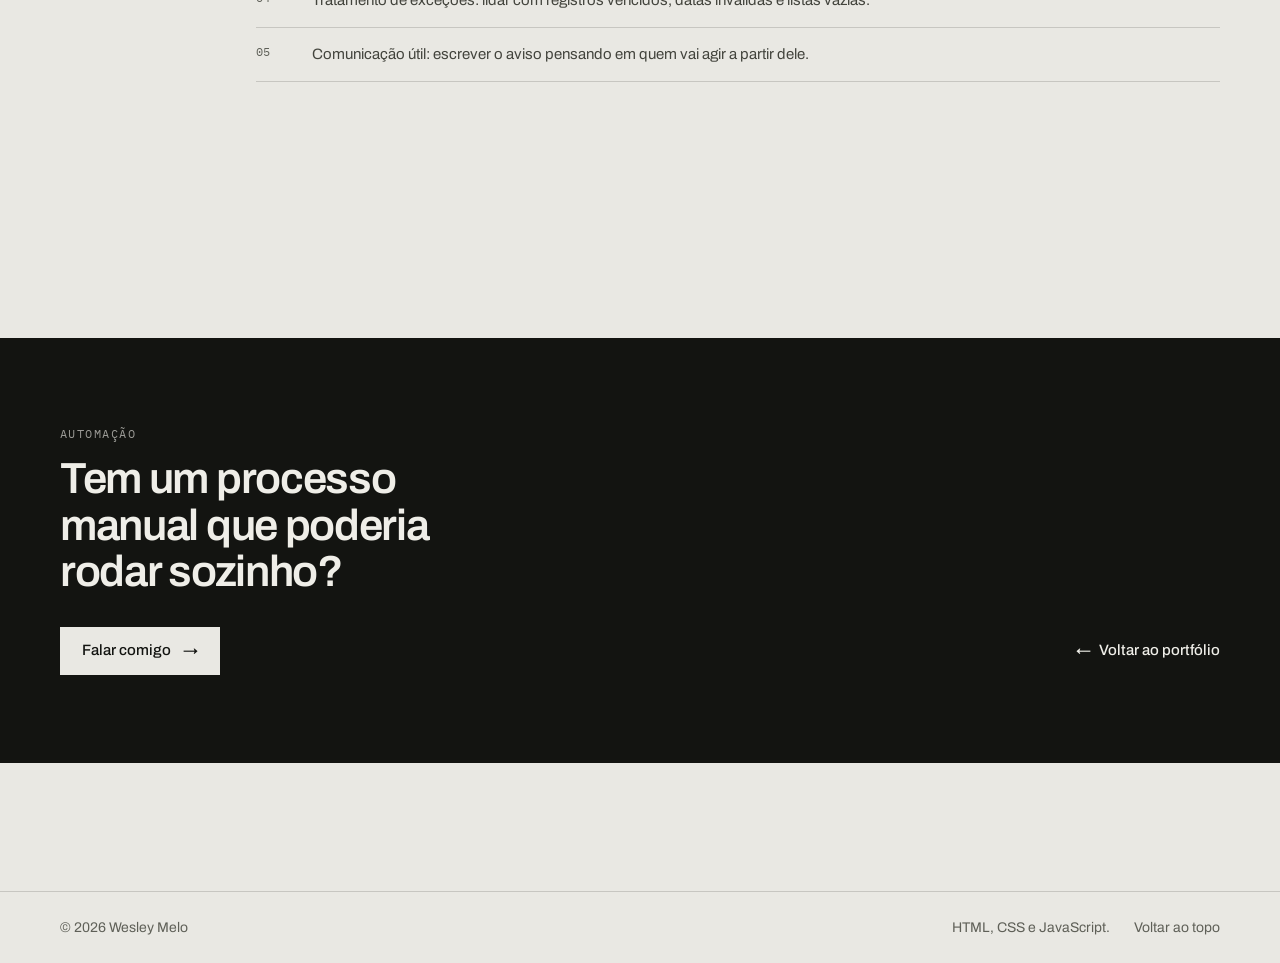
==== commit 3749512e: "Fotos recortadas sem partes cortadas e projeto resumido e minimalista" ====
--- a/certificados.html
+++ b/certificados.html
@@ -161,7 +161,7 @@
               <div class="crs__track">
                 <figure class="shot crs__slide">
                   <button class="shot__btn" type="button" data-full="assets/fluxo-n8n.png">
-                    <img src="assets/fluxo-n8n.png" alt="Fluxo de automação no n8n com quatro etapas: agendamento, requisição HTTP, código em JavaScript e envio pelo CRM" data-i18n-alt="case.shot1alt" width="940" height="161">
+                    <img src="assets/fluxo-n8n.png" alt="Primeiros nós do fluxo no n8n: gatilho de agendamento, consulta HTTP e código em JavaScript, conectados item a item" data-i18n-alt="case.shot1alt" width="700" height="130">
                     <span class="shot__zoom" data-i18n="case.zoom">Ampliar</span>
                   </button>
                   <figcaption><b>01</b><span data-i18n="case.shot1cap">O fluxo inteiro em quatro etapas: agendamento, consulta HTTP, tratamento em JavaScript e envio.</span></figcaption>
@@ -177,7 +177,7 @@
 
                 <figure class="shot crs__slide">
                   <button class="shot__btn" type="button" data-full="assets/passo-javascript.png">
-                    <img src="assets/passo-javascript.png" alt="Código JavaScript no n8n filtrando certificados e montando a mensagem de alerta" data-i18n-alt="case.shot3alt" width="578" height="530">
+                    <img src="assets/passo-javascript.png" alt="Trecho do código JavaScript no n8n com o retorno json: data atual, totais e mensagem do aviso" data-i18n-alt="case.shot3alt" width="548" height="262">
                     <span class="shot__zoom" data-i18n="case.zoom">Ampliar</span>
                   </button>
                   <figcaption><b>03</b><span data-i18n="case.shot3cap">O código que separa o que vence em 7 dias e monta a mensagem.</span></figcaption>
@@ -185,7 +185,7 @@
 
                 <figure class="shot crs__slide">
                   <button class="shot__btn" type="button" data-full="assets/passo-envio-crm.png">
-                    <img src="assets/passo-envio-crm.png" alt="Nó de requisição HTTP do n8n com método POST e cabeçalho de API para envio de mensagem" data-i18n-alt="case.shot4alt" width="400" height="780">
+                    <img src="assets/passo-envio-crm.png" alt="Nó de requisição HTTP do n8n com método POST e o cabeçalho chave de API para o envio da mensagem" data-i18n-alt="case.shot4alt" width="400" height="536">
                     <span class="shot__zoom" data-i18n="case.zoom">Ampliar</span>
                   </button>
                   <figcaption><b>04</b><span data-i18n="case.shot4cap">O envio pelo CRM, com o cabeçalho de autenticação da API.</span></figcaption>
@@ -397,7 +397,7 @@
       <p data-i18n="case.lightbox">Captura ampliada</p>
       <button class="lightbox__close" type="button" data-i18n="case.close">Fechar</button>
     </div>
-    <img src="assets/fluxo-n8n.png" alt="" width="940" height="161">
+    <img src="assets/fluxo-n8n.png" alt="" width="700" height="130">
     <p class="lightbox__cap" data-lightbox-cap></p>
   </dialog>
 
--- a/css/components.css
+++ b/css/components.css
@@ -306,8 +306,6 @@
 .js-details.is-open .btn__icon{transform:rotate(45deg)}
 .details__body{padding:40px 0 8px}
 .details__body > .label{margin-bottom:0}
-.details__body .acc{margin-top:24px}
-.details__body .learn-head{margin-top:36px}
 .details__link{margin-top:32px}
 
 /* ---------- responsivo ---------- */
